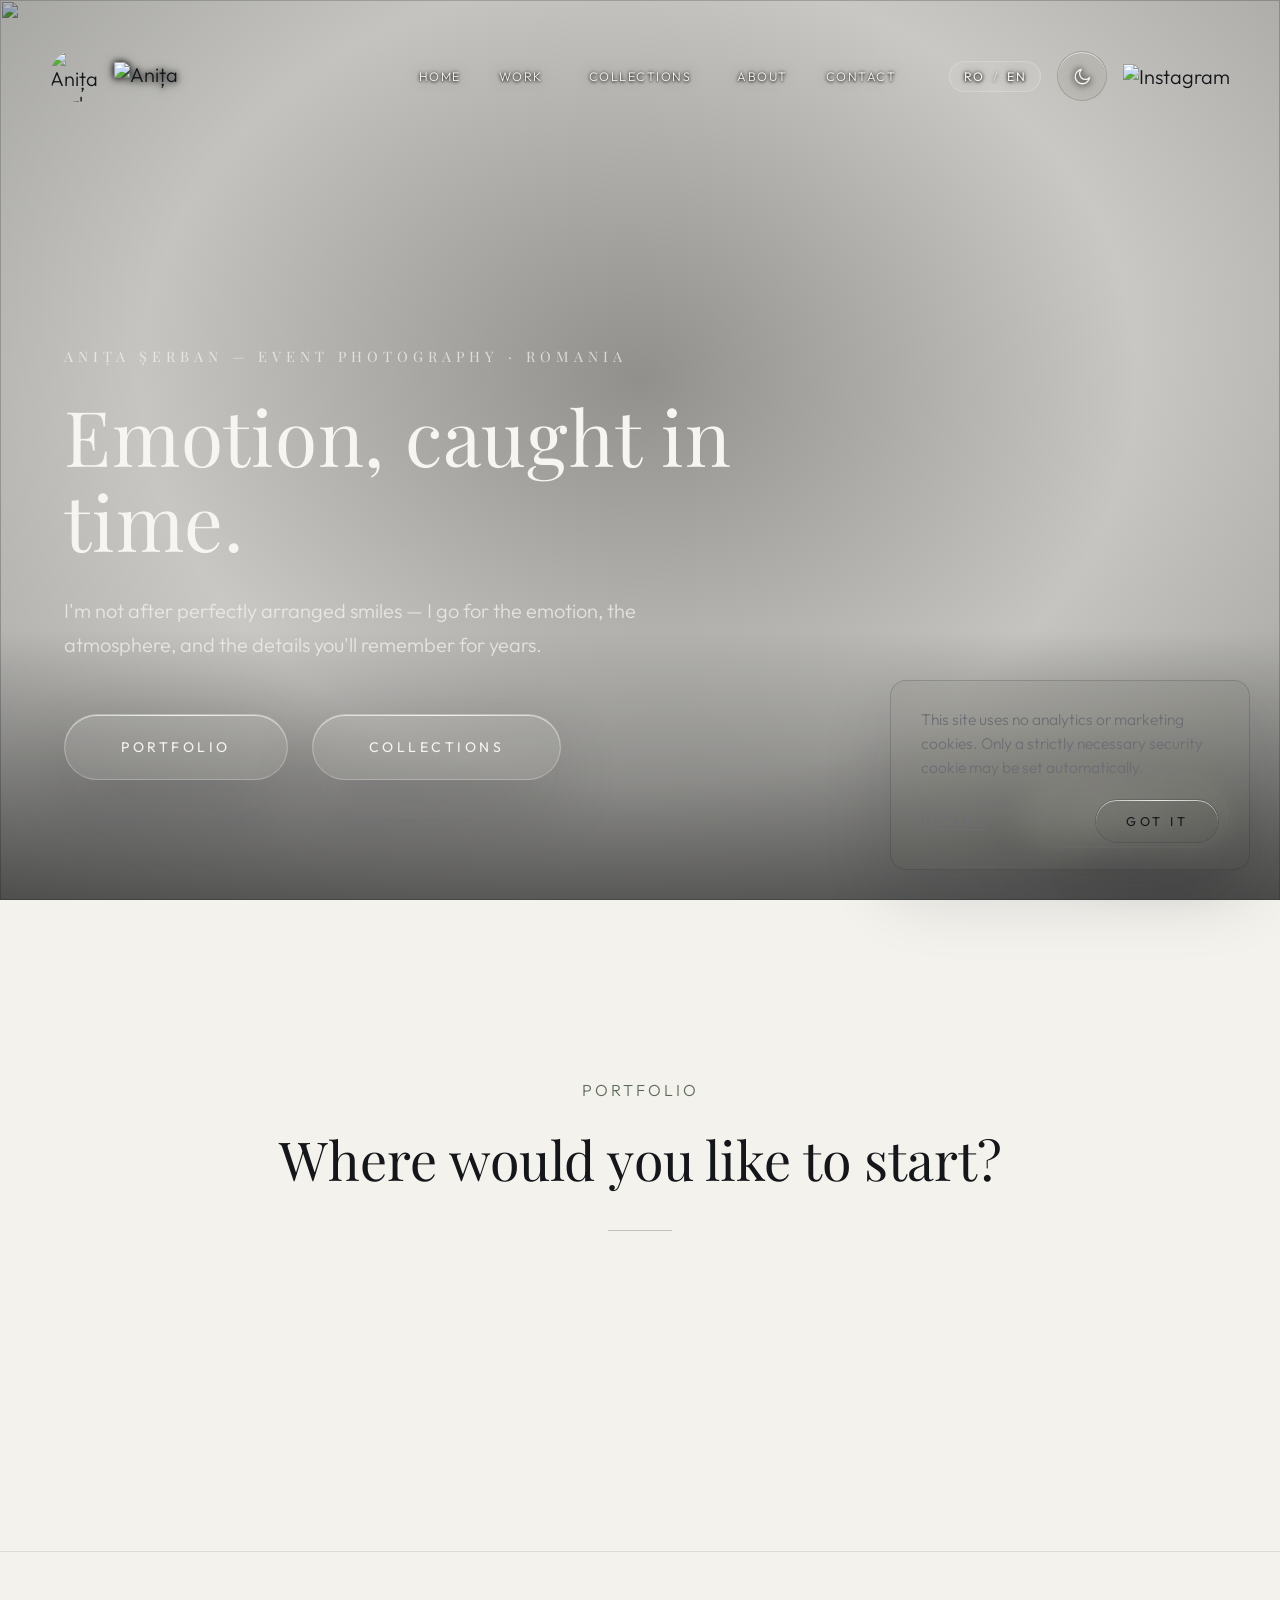
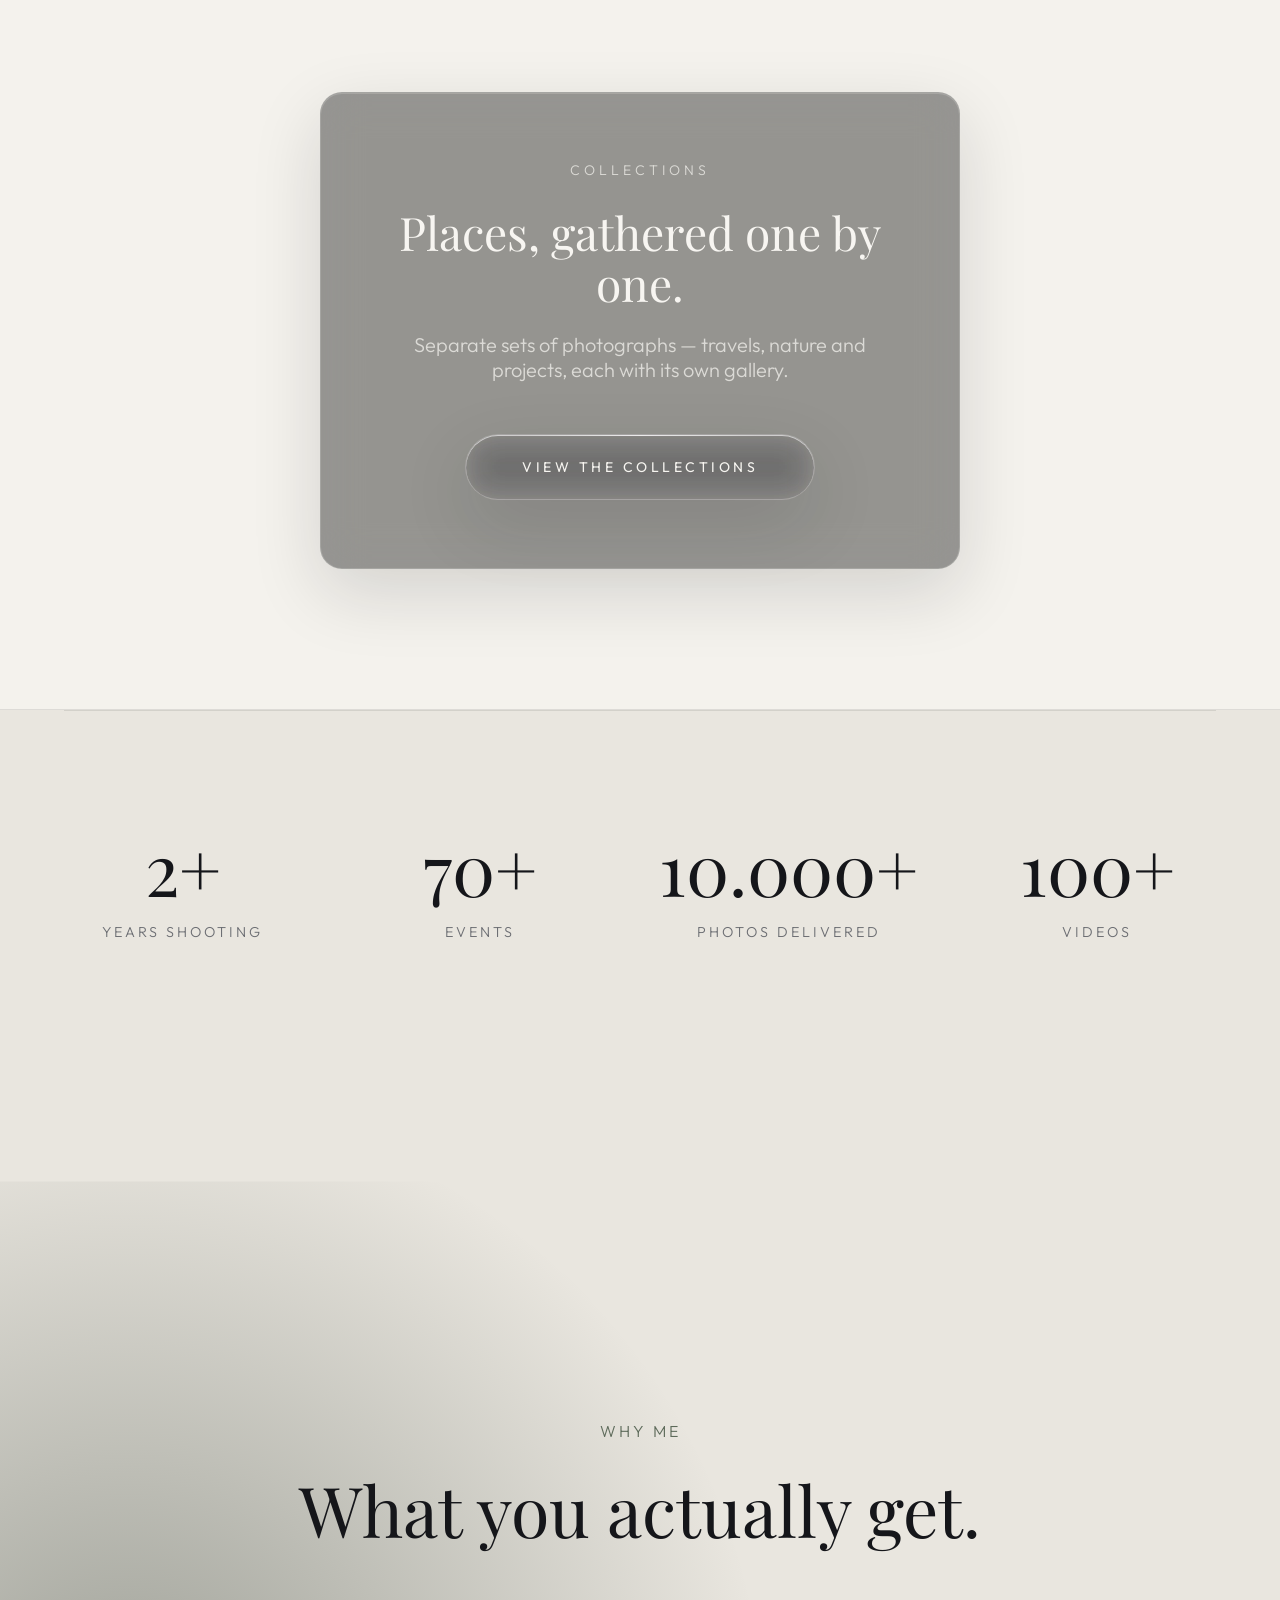
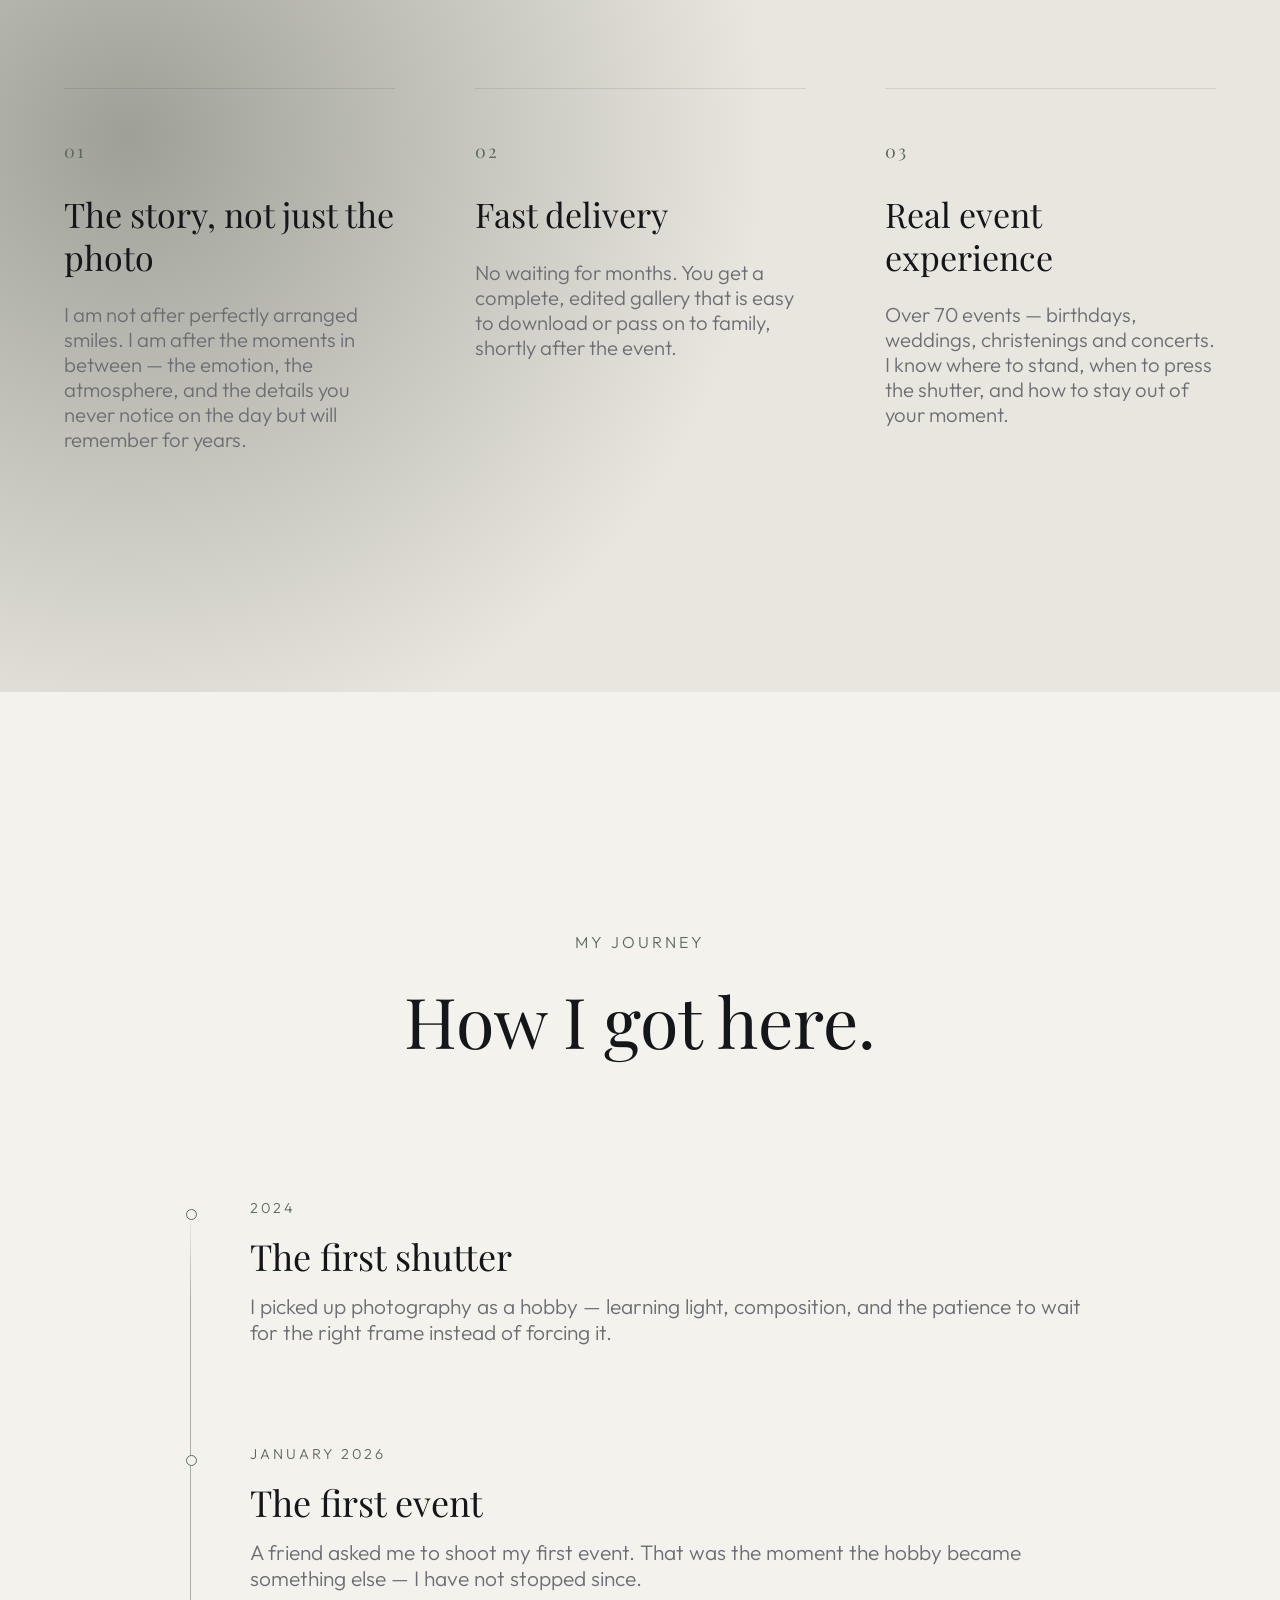
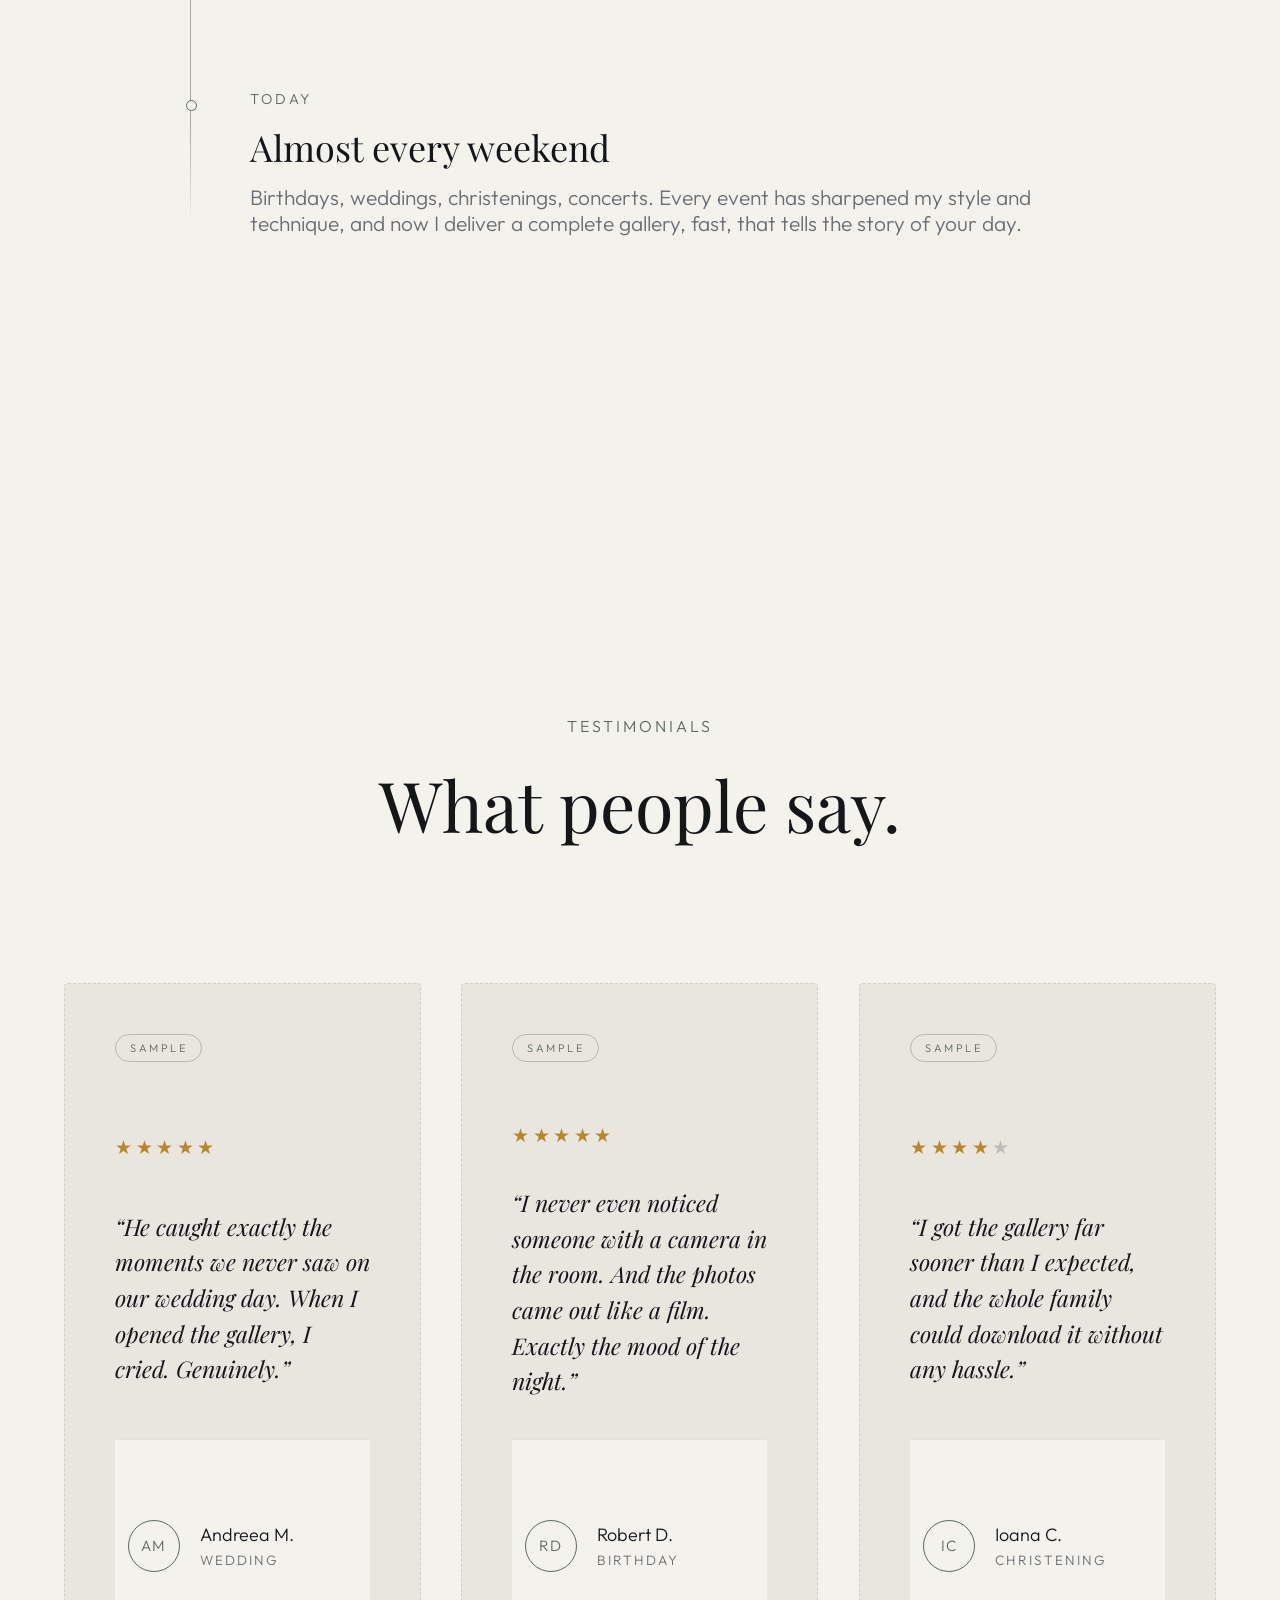
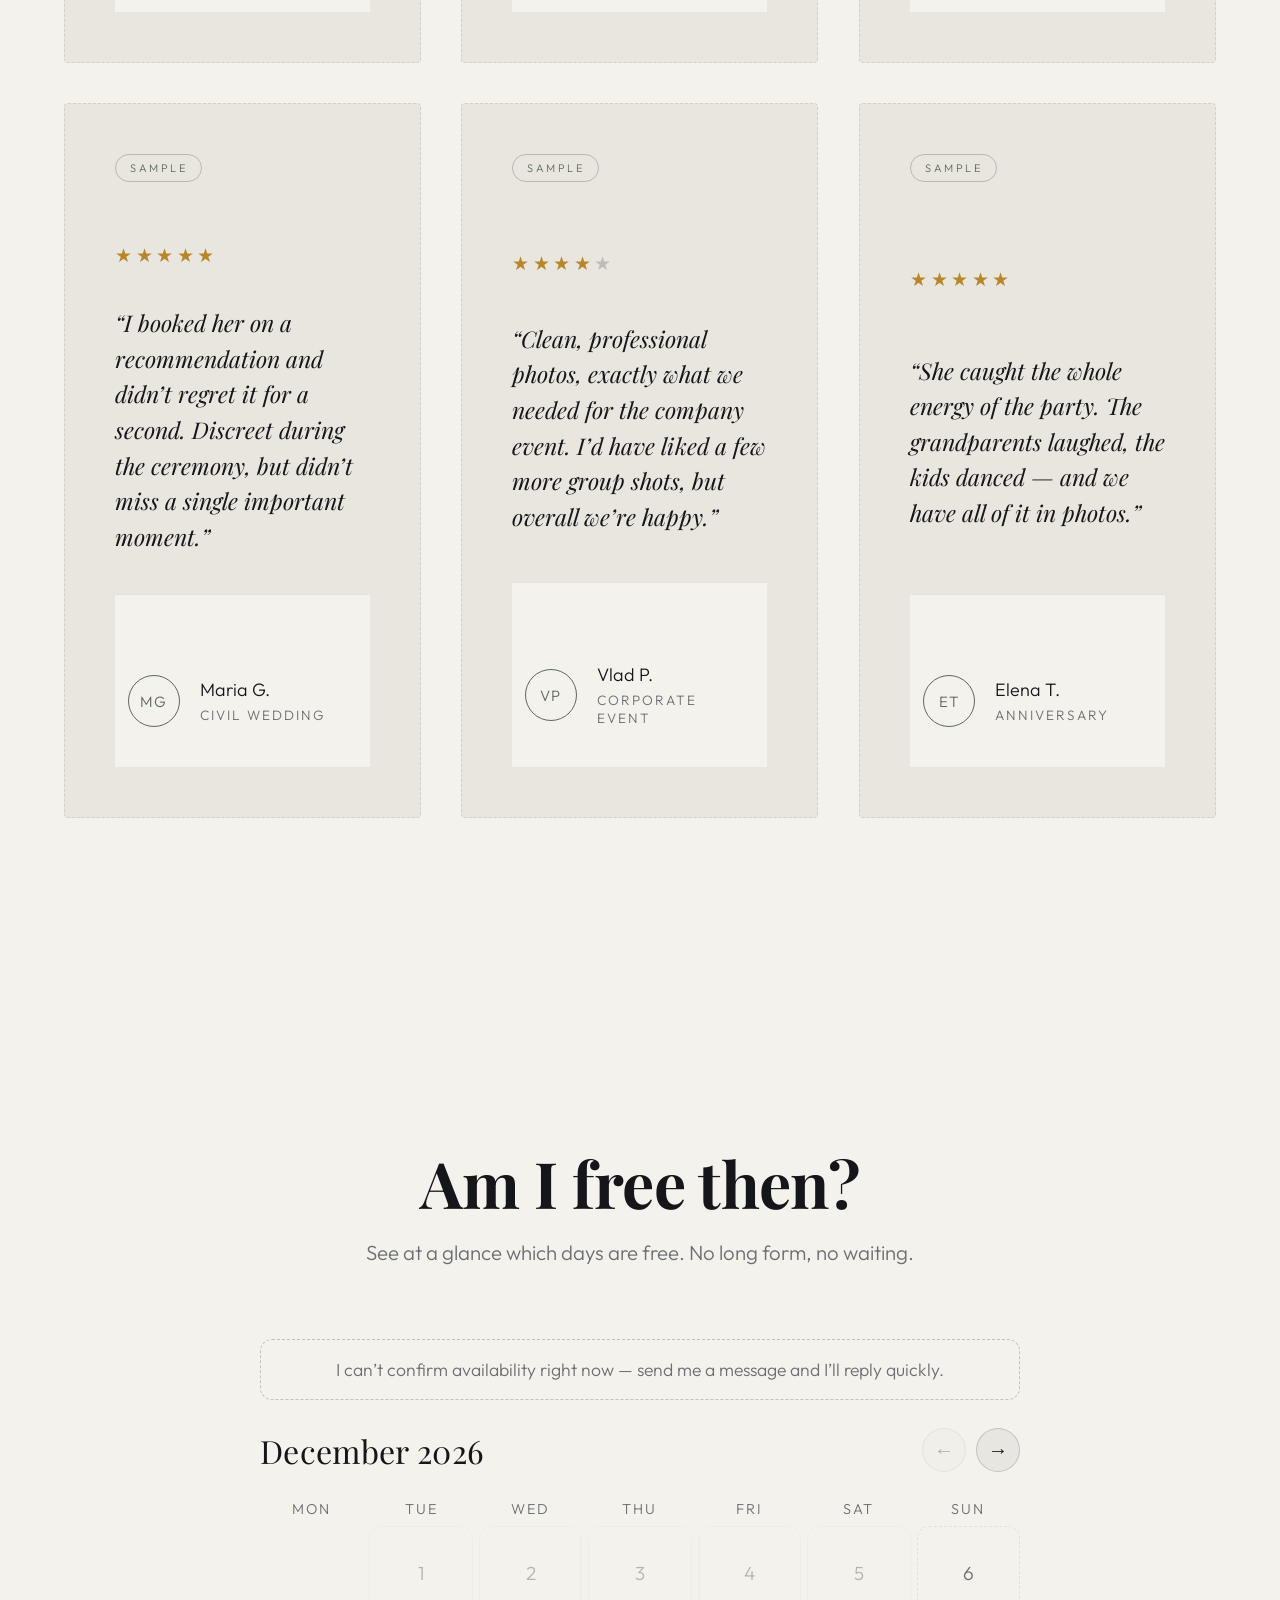
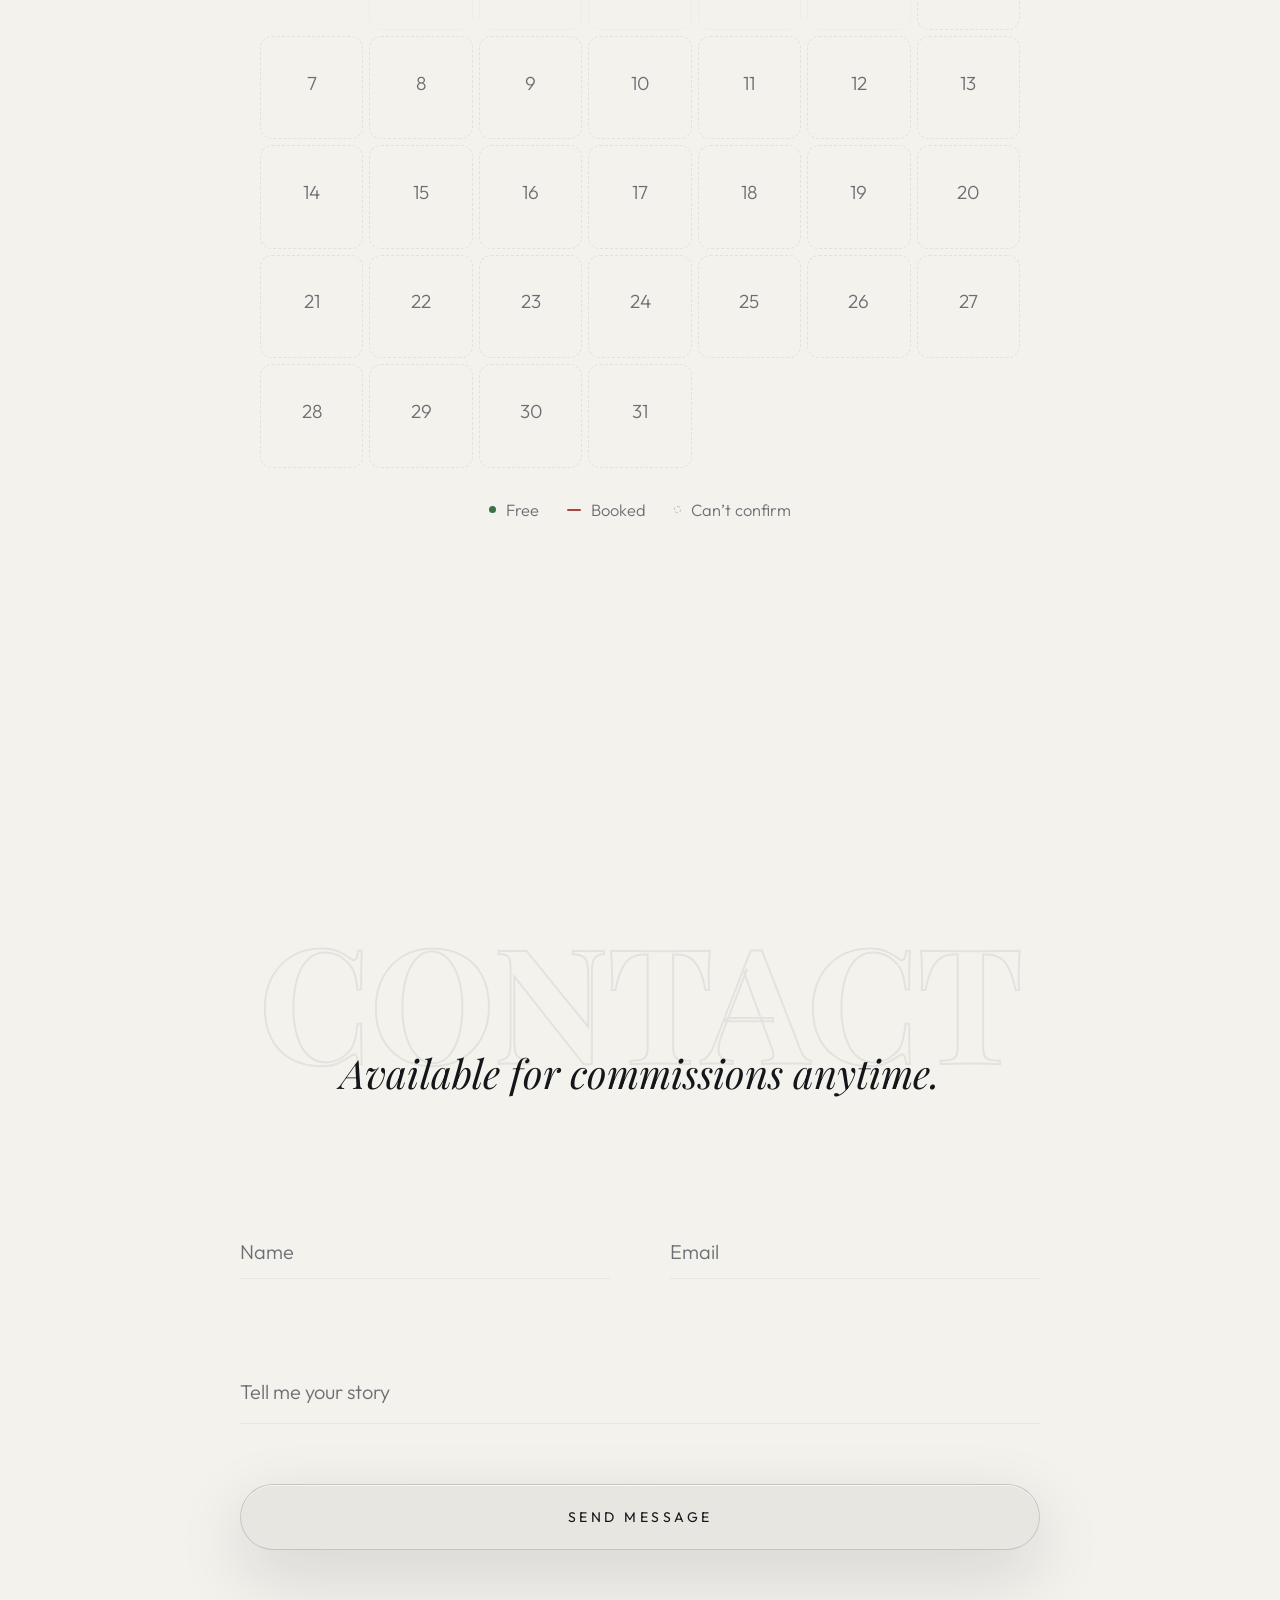
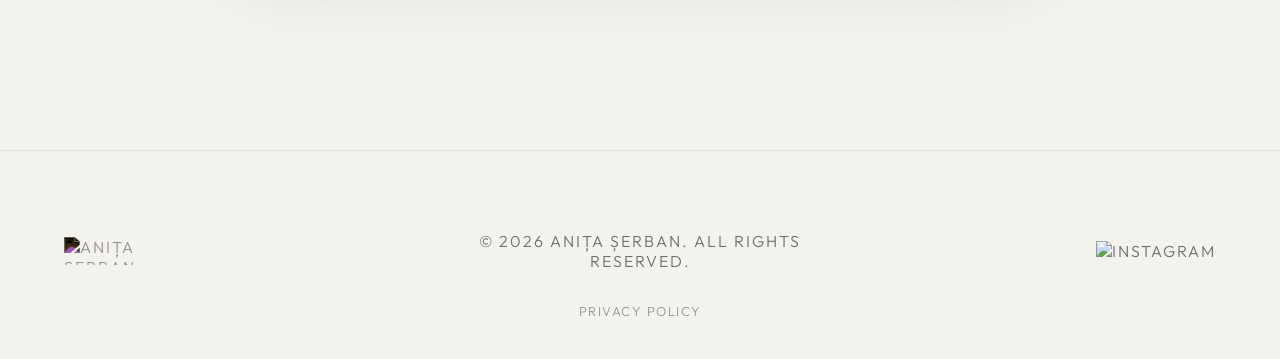
==== en/index.html @ 06007731 "Formularul si pagina de confidentialitate trimit la contact@serban-photo.com Co-Authored-By: Claude " ====
<!DOCTYPE html>
<!-- Generat de build_en.js din index.html + i18n.js. Nu edita manual. -->
<html lang="en" data-page-title-key="meta.title.home" data-page-desc-key="meta.description.home">

<head>
    <meta charset="UTF-8">
    <meta name="viewport" content="width=device-width, initial-scale=1.0, maximum-scale=1.0, user-scalable=no">
    <meta http-equiv="Cache-Control" content="no-cache, no-store, must-revalidate">
    <meta http-equiv="Pragma" content="no-cache">
    <meta http-equiv="Expires" content="0">
    <title>Anița Șerban Photography | Event Photographer</title>
    <meta name="description"
        content="Photographing events and special moments — weddings, christenings, birthdays and concerts. Complete galleries, delivered fast, telling the story of your day.">
    <link rel="canonical" href="https://serban-photo.com/en/">
    <link rel="alternate" hreflang="ro" href="https://serban-photo.com/">
    <link rel="alternate" hreflang="en" href="https://serban-photo.com/en/">
    <link rel="alternate" hreflang="x-default" href="https://serban-photo.com/">
    <link rel="icon" type="image/x-icon" href="/favicon.ico">
    <!-- Google Search cere un favicon de minim 48x48 (idealul: multiplu de 48);
         vechiul favicon.ico avea doar 16x16, deci nu aparea niciodata in rezultate. -->
    <link rel="icon" type="image/png" sizes="96x96" href="/favicon-96.png">
    <link rel="apple-touch-icon" href="/apple-touch-icon.png">

    <script type="application/ld+json">
    {
        "@context": "https://schema.org",
        "@graph": [
            {
                "@type": "WebSite",
                "@id": "https://serban-photo.com/#website",
                "url": "https://serban-photo.com/",
                "name": "Anița Șerban Photography",
                "inLanguage": "en",
                "publisher": {
                    "@id": "https://serban-photo.com/#business"
                }
            },
            {
                "@type": "Person",
                "@id": "https://serban-photo.com/#anita",
                "name": "Anița Șerban",
                "jobTitle": "Fotograf de eveniment",
                "url": "https://serban-photo.com/",
                "sameAs": [
                    "https://www.instagram.com/serby.photo/"
                ]
            },
            {
                "@type": "ProfessionalService",
                "@id": "https://serban-photo.com/#business",
                "name": "Anița Șerban Photography",
                "alternateName": "Serban Photo",
                "image": "https://serban-photo.com/assets/hero.webp",
                "logo": "https://serban-photo.com/assets/logo.svg",
                "url": "https://serban-photo.com/",
                "description": "Fotograf de eveniment în România — nunți, botezuri, majorate și concerte. Peste 70 de evenimente fotografiate, galerii complete livrate rapid.",
                "areaServed": {
                    "@type": "Country",
                    "name": "Romania"
                },
                "knowsLanguage": [
                    "ro",
                    "en"
                ],
                "founder": {
                    "@id": "https://serban-photo.com/#anita"
                },
                "employee": {
                    "@id": "https://serban-photo.com/#anita"
                },
                "sameAs": [
                    "https://www.instagram.com/serby.photo/"
                ],
                "makesOffer": [
                    {
                        "@type": "Offer",
                        "itemOffered": {
                            "@type": "Service",
                            "name": "Fotografie de nuntă",
                            "serviceType": "Fotografie de nuntă"
                        }
                    },
                    {
                        "@type": "Offer",
                        "itemOffered": {
                            "@type": "Service",
                            "name": "Fotografie de botez",
                            "serviceType": "Fotografie de botez"
                        }
                    },
                    {
                        "@type": "Offer",
                        "itemOffered": {
                            "@type": "Service",
                            "name": "Fotografie de majorat",
                            "serviceType": "Fotografie de majorat"
                        }
                    },
                    {
                        "@type": "Offer",
                        "itemOffered": {
                            "@type": "Service",
                            "name": "Fotografie de concert și eveniment corporate",
                            "serviceType": "Fotografie de eveniment"
                        }
                    }
                ]
            }
        ]
    }
    </script>

    <meta property="og:type" content="website">
    <meta property="og:site_name" content="Anița Șerban Photography">
    <meta property="og:title" content="Anița Șerban Photography | Event Photographer">
    <meta property="og:description"
        content="Fotograf de evenimente și momente speciale — nunți, botezuri, majorate și concerte. Galerii complete, livrate rapid, care spun povestea zilei tale.">
    <meta property="og:url" content="https://serban-photo.com/en/">
    <meta property="og:locale" content="en">
    <meta property="og:image" content="https://serban-photo.com/assets/hero.webp">
    <meta property="og:image:alt" content="Anița Șerban Photography">

    <meta name="twitter:card" content="summary_large_image">
    <meta name="twitter:title" content="Anița Șerban Photography | Event Photographer">
    <meta name="twitter:description"
        content="Fotograf de evenimente și momente speciale — nunți, botezuri, majorate și concerte. Galerii complete, livrate rapid, care spun povestea zilei tale.">
    <meta name="twitter:image" content="https://serban-photo.com/assets/hero.webp">

    <!-- Tema se aplica INAINTE de randare, ca sa nu apara un flash de culoare gresita -->
    <script>
        (function () {
            try {
                var saved = localStorage.getItem('siteTheme');
                var theme = (saved === 'dark' || saved === 'light') ? saved
                    : (window.matchMedia && window.matchMedia('(prefers-color-scheme: light)').matches ? 'light' : 'dark');
                document.documentElement.setAttribute('data-theme', theme);
            } catch (e) {
                document.documentElement.setAttribute('data-theme', 'dark');
            }
        })();
    </script>

    <link rel="stylesheet" href="/styles.css?v=82">
    <link rel="stylesheet" href="/availability.css?v=8">
    <link rel="preconnect" href="https://fonts.googleapis.com">
    <link rel="preconnect" href="https://fonts.gstatic.com" crossorigin>
    <!-- CSS-ul de fonturi incarcat neblocant: nu opreste primul randare cat
         timp asteapta raspunsul de la fonts.googleapis.com. display=swap
         garanteaza deja ca textul apare imediat cu un font de rezerva. -->
    <link rel="preload" as="style"
        href="https://fonts.googleapis.com/css2?family=Outfit:wght@200;300;400;600&family=Playfair+Display:ital,wght@0,400;0,700;1,400&display=swap">
    <link
        href="https://fonts.googleapis.com/css2?family=Outfit:wght@200;300;400;600&family=Playfair+Display:ital,wght@0,400;0,700;1,400&display=swap"
        rel="stylesheet" media="print" onload="this.media='all'">
    <noscript>
        <link
            href="https://fonts.googleapis.com/css2?family=Outfit:wght@200;300;400;600&family=Playfair+Display:ital,wght@0,400;0,700;1,400&display=swap"
            rel="stylesheet">
    </noscript>
</head>

<body class="landing over-hero">

    <!-- Lightbox -->
    <div id="lightbox" class="lightbox">
        <button id="lightbox-close" class="lightbox-close-btn magnetic" data-i18n-aria-label="Close"
            data-i18n="lightbox.back" aria-label="Închide">← Back to gallery</button>
        <button id="lightbox-prev" class="lightbox-nav-btn prev magnetic" data-i18n-aria-label="Previous image"
            aria-label="Imaginea anterioară">&larr;</button>
        <button id="lightbox-next" class="lightbox-nav-btn next magnetic" data-i18n-aria-label="Next image"
            aria-label="Imaginea următoare">&rarr;</button>
        <img id="lightbox-img" src="" data-i18n-alt="Enlarged view" alt="Imagine mărită">
    </div>

    <div class="noise-overlay"></div>

    <nav id="main-navigation">
        <a href="/en/" class="logo magnetic">
            <img class="site-icon" src="/assets/logo.webp" width="56" height="56" alt="Anița Șerban Photography">
            <img class="site-watermark" src="/assets/watermark_alb.webp" width="100" height="35" alt="Anița Șerban">
        </a>
        <div class="nav-links">
            <ul class="nav-links-side left">
                <li data-video-hides><a href="/en/" class="magnetic" data-i18n="nav.home">Home</a></li>
                <li><a href="/en/portfolio.html" class="magnetic" data-i18n="nav.work">Work</a></li>
                <li data-video-entry hidden><a href="/en/video.html" class="magnetic" data-i18n="nav.video">Video</a></li>
            </ul>
            <a href="/en/collections.html" class="nav-links-center magnetic" data-i18n="nav.collections">Collections</a>
            <ul class="nav-links-side right">
                <li><a href="#parcurs" class="magnetic" data-i18n="nav.about">About</a></li>
                <li><a href="#contact" class="magnetic" data-i18n="nav.contact">Contact</a></li>
            </ul>
        </div>
        <div class="nav-right">
            <div class="lang-switch" role="group" data-i18n-aria-label="Change language" aria-label="Schimbă limba">
                <button type="button" class="lang-option" data-lang-option="ro">RO</button>
                <span class="lang-sep" aria-hidden="true">/</span>
                <button type="button" class="lang-option" data-lang-option="en">EN</button>
            </div>
            <button type="button" class="theme-toggle" id="themeToggle" data-i18n-aria-label="Change theme"
                aria-label="Schimbă tema">
                <svg class="icon-sun" viewBox="0 0 24 24" fill="none" stroke="currentColor" stroke-width="1.5"
                    stroke-linecap="round" aria-hidden="true">
                    <circle cx="12" cy="12" r="4.2" />
                    <path
                        d="M12 2.5v2.2M12 19.3v2.2M4.2 4.2l1.6 1.6M18.2 18.2l1.6 1.6M2.5 12h2.2M19.3 12h2.2M4.2 19.8l1.6-1.6M18.2 5.8l1.6-1.6" />
                </svg>
                <svg class="icon-moon" viewBox="0 0 24 24" fill="none" stroke="currentColor" stroke-width="1.5"
                    stroke-linecap="round" stroke-linejoin="round" aria-hidden="true">
                    <path d="M20 13.4A8.2 8.2 0 1 1 10.6 4a6.6 6.6 0 0 0 9.4 9.4Z" />
                </svg>
            </button>
            <a href="https://www.instagram.com/serby.photo/#" target="_blank" class="nav-social magnetic">
                <img src="/assets/instagram.webp" alt="Instagram" class="social-icon">
            </a>
        </div>
    </nav>

    <header id="home" class="landing-hero">
        <!-- Fotografiile care se rotesc vin din colectia "Hero" (administrabila
             din panoul de admin); daca e goala, ramane fotografia clasica hero.webp -->
        <!-- Prima poza randata static (nu din JS), ca Lighthouse/browserul sa o
             descopere direct din HTML — nu doar dintr-un preload, ci elementul
             insusi. JS-ul din script.js prelueste acest slide ca a lui #0 si il
             sincronizeaza mereu cu poza reala din colectia Hero (daca a fost
             stearsa sau schimbata din admin, JS o corecteaza automat).
             onerror de mai jos e prima linie de aparare, instant, chiar
             inainte sa apuce JS sa ruleze: daca fisierul de mai jos lipseste,
             sare pe hero.webp (singurul fisier care nu e gestionat din admin,
             deci practic nu poate disparea). -->
        <div class="hero-carousel" id="heroCarousel" aria-hidden="true">
            <div class="hero-slide active">
                <img src="/assets/Serban_270.webp"
                    srcset="/assets/Serban_270_sm.webp 1000w, /assets/Serban_270.webp 2000w"
                    sizes="100vw" width="2000" height="1429" alt=""
                    loading="eager" fetchpriority="high"
                    onerror="this.onerror=null; this.removeAttribute('srcset'); this.removeAttribute('sizes'); this.src='/assets/hero.webp';">
            </div>
        </div>
        <div class="hero-scrim"></div>

        <h1 class="landing-eyebrow rise-in" data-i18n="landing.eyebrow">Anița Șerban — Event Photography · Romania</h1>
        <h2 class="landing-headline rise-in d1" data-i18n="landing.headline">Emotion, caught in time.</h2>
        <p class="landing-bio rise-in d2" data-i18n="landing.bio">I'm not after perfectly arranged smiles — I go for the emotion, the atmosphere, and the details you'll remember for years.</p>
        <div class="landing-cta-row rise-in d3">
            <a href="/en/portfolio.html" class="glass-btn magnetic" data-i18n="landing.cta.portfolio">Portfolio</a>
            <a href="/en/collections.html" class="glass-btn magnetic" data-video-hides data-i18n="landing.cta.collections">Collections</a>
            <a href="/en/video.html" class="glass-btn magnetic" data-video-entry hidden data-i18n="landing.cta.video">Video</a>
        </div>

        <a href="#contact" class="glass-btn magnetic hero-contact-btn rise-in d3" data-i18n="landing.cta.contact">Contact</a>
    </header>

    <main>
        <!-- Fotografiile clicabile: fiecare duce in portofoliu, pe categoria ei -->
        <section class="category-section" id="categorii">
            <div class="category-intro">
                <div class="section-badge fade-in" data-i18n="categories.badge">Portfolio</div>
                <h2 class="fade-in delay-1" data-i18n="categories.title">Where would you like to start?</h2>
                <div class="intro-rule fade-in delay-2" aria-hidden="true"></div>
            </div>
            <div class="category-grid" id="categoryGrid"></div>
        </section>

        <!-- Banda catre Colectii: o fasie de coperti, estompate, cu textul
             asezat deasupra intr-un panou de sticla -->
        <section class="collections-band">
            <div class="band-photos" id="bandPhotos" aria-hidden="true"></div>
            <div class="band-content fade-in">
                <div class="band-badge" data-i18n="band.badge">Collections</div>
                <h2 data-i18n="band.title">Places, gathered one by one.</h2>
                <p data-i18n="band.body">Separate sets of photographs — travels, nature and projects, each with its own gallery.</p>
                <a href="/en/collections.html" class="glass-btn magnetic" data-i18n="band.cta">View the collections</a>
            </div>
        </section>

        <!-- Banda catre Video: acelasi tipar ca banda de Colectii, dar fundalul
             e o bucla muta din showreel (cu poster ca rezerva). -->
        <section class="collections-band video-band" data-video-entry hidden>
            <div class="band-video" id="bandVideo" aria-hidden="true"></div>
            <div class="band-content fade-in">
                <div class="band-badge" data-i18n="videoband.badge">Video</div>
                <h2 data-i18n="videoband.title">And when the frame moves.</h2>
                <p data-i18n="videoband.body">Event films and personal projects — each with the story, the script and the frames behind it.</p>
                <a href="/en/video.html" class="glass-btn magnetic" data-i18n="videoband.cta">See the video projects</a>
            </div>
        </section>

        <!-- Cifre -->
        <section id="cifre" class="stats-section">
            <div class="stats-grid">
                <div class="stat-item fade-in">
                    <div class="stat-number" data-count="2" data-suffix="+">0</div>
                    <div class="stat-label" data-i18n="stats.years">Years shooting</div>
                </div>
                <div class="stat-item fade-in delay-1">
                    <div class="stat-number" data-count="70" data-suffix="+">0</div>
                    <div class="stat-label" data-i18n="stats.events">Events</div>
                </div>
                <div class="stat-item fade-in delay-2">
                    <div class="stat-number" data-count="10000" data-suffix="+">0</div>
                    <div class="stat-label" data-i18n="stats.photos">Photos delivered</div>
                </div>
                <div class="stat-item fade-in delay-3">
                    <div class="stat-number" data-count="100" data-suffix="+">0</div>
                    <div class="stat-label" data-i18n="stats.videos">Videos</div>
                </div>
            </div>
        </section>

        <!-- De ce eu -->
        <section id="de-ce-eu" class="why-section">
            <div class="ambient-glow"></div>
            <div class="why-inner">
                <div class="section-badge fade-in" data-i18n="why.badge">Why me</div>
                <h2 class="block-title fade-in" data-i18n="why.title">What you actually get.</h2>

                <div class="why-grid">
                    <div class="why-card fade-in">
                        <div class="why-index">01</div>
                        <h3 data-i18n="why.1.head">The story, not just the photo</h3>
                        <p data-i18n="why.1.body">I am not after perfectly arranged smiles. I am after the moments in between — the emotion, the atmosphere, and the details you never notice on the day but will remember for years.</p>
                    </div>
                    <div class="why-card fade-in delay-1">
                        <div class="why-index">02</div>
                        <h3 data-i18n="why.2.head">Fast delivery</h3>
                        <p data-i18n="why.2.body">No waiting for months. You get a complete, edited gallery that is easy to download or pass on to family, shortly after the event.</p>
                    </div>
                    <div class="why-card fade-in delay-2">
                        <div class="why-index">03</div>
                        <h3 data-i18n="why.3.head">Real event experience</h3>
                        <p data-i18n="why.3.body">Over 70 events — birthdays, weddings, christenings and concerts. I know where to stand, when to press the shutter, and how to stay out of your moment.</p>
                    </div>
                </div>
            </div>
        </section>

        <!-- Parcursul meu -->
        <section id="parcurs" class="timeline-section">
            <div class="section-badge fade-in" data-i18n="timeline.badge">My journey</div>
            <h2 class="block-title fade-in" data-i18n="timeline.title">How I got here.</h2>

            <div class="timeline">
                <div class="timeline-item fade-in">
                    <div class="timeline-year" data-i18n="timeline.1.year">2024</div>
                    <div class="timeline-body">
                        <h3 data-i18n="timeline.1.head">The first shutter</h3>
                        <p data-i18n="timeline.1.body">I picked up photography as a hobby — learning light, composition, and the patience to wait for the right frame instead of forcing it.</p>
                    </div>
                </div>
                <div class="timeline-item fade-in">
                    <div class="timeline-year" data-i18n="timeline.2.year">January 2026</div>
                    <div class="timeline-body">
                        <h3 data-i18n="timeline.2.head">The first event</h3>
                        <p data-i18n="timeline.2.body">A friend asked me to shoot my first event. That was the moment the hobby became something else — I have not stopped since.</p>
                    </div>
                </div>
                <div class="timeline-item fade-in">
                    <div class="timeline-year" data-i18n="timeline.3.year">Today</div>
                    <div class="timeline-body">
                        <h3 data-i18n="timeline.3.head">Almost every weekend</h3>
                        <p data-i18n="timeline.3.body">Birthdays, weddings, christenings, concerts. Every event has sharpened my style and technique, and now I deliver a complete gallery, fast, that tells the story of your day.</p>
                    </div>
                </div>
            </div>
        </section>

        <!-- ==========================================================
             TESTIMONIALE — textele de mai jos sunt EXEMPLE scrise de mine,
             marcate vizibil ca atare. Inlocuieste-le cu recenzii reale, apoi
             sterge clasa "is-sample" si <span class="sample-tag"> din card.
             ========================================================== -->
        <section id="testimoniale" class="testimonials-section">
            <div class="section-badge fade-in" data-i18n="testimonials.badge">Testimonials</div>
            <h2 class="block-title fade-in" data-i18n="testimonials.title">What people say.</h2>

            <div class="testimonials-grid">
                <blockquote class="testimonial-card is-sample fade-in">
                    <span class="sample-tag" data-i18n="testimonials.sample">Sample</span>
                    <div class="testimonial-stars" role="img" aria-label="5/5">
                        <span class="star on">&#9733;</span><span class="star on">&#9733;</span><span
                            class="star on">&#9733;</span><span class="star on">&#9733;</span><span
                            class="star on">&#9733;</span>
                    </div>
                    <p data-i18n="testimonials.1.text">“He caught exactly the moments we never saw on our wedding day. When I opened the gallery, I cried. Genuinely.”</p>
                    <footer>
                        <span class="testimonial-initials">AM</span>
                        <span class="testimonial-meta">
                            <span class="testimonial-name">Andreea M.</span>
                            <span class="testimonial-role" data-i18n="testimonials.1.role">Wedding</span>
                        </span>
                    </footer>
                </blockquote>

                <blockquote class="testimonial-card is-sample fade-in delay-1">
                    <span class="sample-tag" data-i18n="testimonials.sample">Sample</span>
                    <div class="testimonial-stars" role="img" aria-label="5/5">
                        <span class="star on">&#9733;</span><span class="star on">&#9733;</span><span
                            class="star on">&#9733;</span><span class="star on">&#9733;</span><span
                            class="star on">&#9733;</span>
                    </div>
                    <p data-i18n="testimonials.2.text">“I never even noticed someone with a camera in the room. And the photos came out like a film. Exactly the mood of the night.”</p>
                    <footer>
                        <span class="testimonial-initials">RD</span>
                        <span class="testimonial-meta">
                            <span class="testimonial-name">Robert D.</span>
                            <span class="testimonial-role" data-i18n="testimonials.2.role">Birthday</span>
                        </span>
                    </footer>
                </blockquote>

                <blockquote class="testimonial-card is-sample fade-in delay-2">
                    <span class="sample-tag" data-i18n="testimonials.sample">Sample</span>
                    <div class="testimonial-stars" role="img" aria-label="4/5">
                        <span class="star on">&#9733;</span><span class="star on">&#9733;</span><span
                            class="star on">&#9733;</span><span class="star on">&#9733;</span><span
                            class="star">&#9733;</span>
                    </div>
                    <p data-i18n="testimonials.3.text">“I got the gallery far sooner than I expected, and the whole family could download it without any hassle.”</p>
                    <footer>
                        <span class="testimonial-initials">IC</span>
                        <span class="testimonial-meta">
                            <span class="testimonial-name">Ioana C.</span>
                            <span class="testimonial-role" data-i18n="testimonials.3.role">Christening</span>
                        </span>
                    </footer>
                </blockquote>

                <blockquote class="testimonial-card is-sample fade-in">
                    <span class="sample-tag" data-i18n="testimonials.sample">Sample</span>
                    <div class="testimonial-stars" role="img" aria-label="5/5">
                        <span class="star on">&#9733;</span><span class="star on">&#9733;</span><span
                            class="star on">&#9733;</span><span class="star on">&#9733;</span><span
                            class="star on">&#9733;</span>
                    </div>
                    <p data-i18n="testimonials.4.text">“I booked her on a recommendation and didn’t regret it for a second. Discreet during the ceremony, but didn’t miss a single important moment.”</p>
                    <footer>
                        <span class="testimonial-initials">MG</span>
                        <span class="testimonial-meta">
                            <span class="testimonial-name">Maria G.</span>
                            <span class="testimonial-role" data-i18n="testimonials.4.role">Civil wedding</span>
                        </span>
                    </footer>
                </blockquote>

                <blockquote class="testimonial-card is-sample fade-in delay-1">
                    <span class="sample-tag" data-i18n="testimonials.sample">Sample</span>
                    <div class="testimonial-stars" role="img" aria-label="4/5">
                        <span class="star on">&#9733;</span><span class="star on">&#9733;</span><span
                            class="star on">&#9733;</span><span class="star on">&#9733;</span><span
                            class="star">&#9733;</span>
                    </div>
                    <p data-i18n="testimonials.5.text">“Clean, professional photos, exactly what we needed for the company event. I’d have liked a few more group shots, but overall we’re happy.”</p>
                    <footer>
                        <span class="testimonial-initials">VP</span>
                        <span class="testimonial-meta">
                            <span class="testimonial-name">Vlad P.</span>
                            <span class="testimonial-role" data-i18n="testimonials.5.role">Corporate event</span>
                        </span>
                    </footer>
                </blockquote>

                <blockquote class="testimonial-card is-sample fade-in delay-2">
                    <span class="sample-tag" data-i18n="testimonials.sample">Sample</span>
                    <div class="testimonial-stars" role="img" aria-label="5/5">
                        <span class="star on">&#9733;</span><span class="star on">&#9733;</span><span
                            class="star on">&#9733;</span><span class="star on">&#9733;</span><span
                            class="star on">&#9733;</span>
                    </div>
                    <p data-i18n="testimonials.6.text">“She caught the whole energy of the party. The grandparents laughed, the kids danced — and we have all of it in photos.”</p>
                    <footer>
                        <span class="testimonial-initials">ET</span>
                        <span class="testimonial-meta">
                            <span class="testimonial-name">Elena T.</span>
                            <span class="testimonial-role" data-i18n="testimonials.6.role">Anniversary</span>
                        </span>
                    </footer>
                </blockquote>
            </div>
        </section>

        <!-- Contact -->
        <!-- Verificator de disponibilitate. Continutul e randat de availability.js;
             sectiunea goala e doar punctul de montare, deci pagina nu se strica
             daca scriptul lipseste. -->
        <section id="availability" aria-labelledby="availability-title"></section>

        <section id="contact" class="contact-section">
            <div class="contact-content fade-in">
                <h2 class="massive-text" data-i18n="contact.title">Contact</h2>
                <p class="contact-sub" data-i18n="contact.sub">Available for commissions anytime.</p>

                <form id="contact-form" class="minimal-form" action="https://formsubmit.co/contact@serban-photo.com"
                    method="POST">
                    <input type="hidden" name="_subject" value="Mesaj nou de pe Portfolio serban-photo.com!">
                    <input type="text" name="_honey" style="display:none">
                    <input type="hidden" name="_captcha" value="true">

                    <div class="form-row">
                        <div class="input-group">
                            <input type="text" id="name" name="Nume" required data-i18n-placeholder="Name"
                                placeholder="Nume">
                            <label for="name" data-i18n="contact.name">Name</label>
                            <div class="underline"></div>
                        </div>
                        <div class="input-group">
                            <input type="email" id="email" name="Email" required data-i18n-placeholder="Email"
                                placeholder="Email">
                            <label for="email" data-i18n="contact.email">Email</label>
                            <div class="underline"></div>
                        </div>
                    </div>
                    <div class="input-group full-width">
                        <textarea id="message" name="Mesaj" rows="1" required
                            data-i18n-placeholder="Message / Inquiry"
                            placeholder="Mesaj / Solicitare"></textarea>
                        <label for="message" data-i18n="contact.message.label">Tell me your story</label>
                        <div class="underline"></div>
                    </div>
                    <button type="submit" class="glass-btn magnetic" data-i18n="contact.send">Send message</button>
                </form>
            </div>
        </section>
    </main>

    <footer>
        <div class="footer-content fade-in">
            <div class="footer-logo">
                <img class="site-watermark" src="/assets/watermark_alb.webp" width="100" height="35" alt="Anița Șerban">
            </div>

            <p class="footer-copyright" data-i18n="footer.copyright">© 2026 Anița Șerban. All rights reserved.</p>

            <div class="social-links">
                <a href="https://www.instagram.com/serby.photo/#" target="_blank" class="magnetic">
                    <img src="/assets/instagram.webp" alt="Instagram" class="social-icon">
                </a>
            </div>
        </div>

        <a href="/en/privacy.html" class="footer-legal-link magnetic" data-i18n="footer.privacy">Privacy Policy</a>
    </footer>

    <div id="cookieNotice" class="cookie-notice" hidden>
        <p data-i18n="cookie.notice">This site uses no analytics or marketing cookies. Only a strictly necessary security cookie may be set automatically.</p>
        <div class="cookie-notice-actions">
            <a href="/en/privacy.html" data-i18n="cookie.link">Details</a>
            <button type="button" id="cookieAccept" class="glass-btn magnetic" data-i18n="cookie.accept">Got it</button>
        </div>
    </div>

    <script src="/i18n.js?v=28" defer></script>
    <script src="/availability.js?v=6" defer></script>
    <script src="/script.js?v=56" defer></script>
</body>

</html>
---- styles.css ----
/* ==========================================================================
   Premium Design Tokens
   ========================================================================== */
:root {
    /* ---- TEMA INCHISA (implicita): fundal inchis, accente off-white ---- */
    --color-bg-primary: #0a0b0c;
    --color-bg-secondary: #111214;
    --color-text-primary: #f0eee9;
    --color-text-secondary: #8a8c8f;
    --color-accent-light: #6f7f6c;

    --hairline: rgba(240, 238, 233, 0.08);
    --hairline-strong: rgba(240, 238, 233, 0.18);
    --star-on: #d9a441;
    --star-off: rgba(240, 238, 233, 0.20);
    --nav-glass: linear-gradient(to bottom, rgba(12, 13, 15, 0.44) 0%, rgba(12, 13, 15, 0.18) 100%);
    --lightbox-bg: rgba(10, 11, 12, 0.98);
    --stroke-faint: rgba(240, 238, 233, 0.05);
    --shadow-soft: 0 24px 70px rgba(0, 0, 0, 0.5);

    /* Sticla lichida */
    --glass-bg: rgba(240, 238, 233, 0.07);
    --glass-bg-hover: rgba(240, 238, 233, 0.13);
    --glass-border: rgba(240, 238, 233, 0.20);
    --glass-sheen: rgba(240, 238, 233, 0.55);
    --glass-inner: rgba(240, 238, 233, 0.18);

    --font-heading: 'Playfair Display', serif;
    --font-body: 'Outfit', sans-serif;

    /* ---- Curbe de miscare ----
       Fiecare tip de miscare are curba lui. Una singura pentru tot inseamna ca
       trei din patru cazuri folosesc curba gresita si compenseaza cu durata.
         expo     — intrari mari, dramatice (dezvaluirea la derulare)
         out      — implicit pentru UI: intrari, iesiri, feedback
         in-out   — ceva care se muta sau se transforma pe ecran
         drawer   — panouri care intra dintr-o margine (curba iOS)              */
    --ease-out-expo: cubic-bezier(0.19, 1, 0.22, 1);
    --ease-out: cubic-bezier(0.23, 1, 0.32, 1);
    --ease-in-out: cubic-bezier(0.77, 0, 0.175, 1);
    /* Imagini din placi: zoom + desaturare la hover. Doar proprietatile care
       se schimba efectiv — niciodata 'all'. */
    --transition-smooth: transform 450ms var(--ease-out),
                         opacity 250ms var(--ease-out),
                         filter 250ms var(--ease-out);
    /* Controale (taburi, linkuri, pastile): doar culoare si contur. */
    --transition-fast: background 250ms var(--ease-out),
                       border-color 250ms var(--ease-out),
                       color 250ms var(--ease-out),
                       opacity 250ms var(--ease-out);
}

/* ---- TEMA DESCHISA: fundal off-white, accente inchise ---- */
[data-theme="light"] {
    --color-bg-primary: #f4f2ed;
    --color-bg-secondary: #e9e6df;
    --color-text-primary: #15161a;
    --color-text-secondary: #6c6e73;
    --color-accent-light: #5d6a5a;

    --hairline: rgba(21, 22, 26, 0.10);
    --hairline-strong: rgba(21, 22, 26, 0.22);
    --star-on: #b8862b;
    --star-off: rgba(21, 22, 26, 0.20);
    --nav-glass: linear-gradient(to bottom, rgba(246, 244, 240, 0.48) 0%, rgba(246, 244, 240, 0.22) 100%);
    --lightbox-bg: rgba(244, 242, 237, 0.98);
    --stroke-faint: rgba(21, 22, 26, 0.07);
    --shadow-soft: 0 24px 70px rgba(21, 22, 26, 0.14);

    --glass-bg: rgba(21, 22, 26, 0.05);
    --glass-bg-hover: rgba(21, 22, 26, 0.10);
    --glass-border: rgba(21, 22, 26, 0.16);
    --glass-sheen: rgba(255, 255, 255, 0.85);
    --glass-inner: rgba(255, 255, 255, 0.6);
}

/* Textul asezat PESTE fotografii ramane deschis in ambele teme,
   pentru ca fotografiile sunt intunecate indiferent de tema. */
:root,
[data-theme="light"] {
    --on-image: #f7f5f1;
    --on-image-dim: rgba(247, 245, 241, 0.72);
    --on-image-scrim: linear-gradient(to top, rgba(8, 9, 10, 0.88) 0%, rgba(8, 9, 10, 0.25) 45%, transparent 72%);
}

/* ==========================================================================
   Global Resets & Cursor
   ========================================================================== */
* {
    margin: 0;
    padding: 0;
    box-sizing: border-box;
}

html {
    scroll-behavior: auto;
    /* Handled softly via lenis if we had it, fallback is normal */
    background-color: var(--color-bg-primary);
    color: var(--color-text-primary);
    font-family: var(--font-body);
    font-weight: 300;
    overflow-x: hidden;
    font-size: 20px; /* Scales whole document layout dynamically */
}

body {
    background-color: var(--color-bg-primary);
    background-image: 
        radial-gradient(at 0% 0%, rgba(46,56,45, 0.1) 0px, transparent 50%),
        radial-gradient(at 100% 100%, rgba(46,56,45, 0.1) 0px, transparent 50%);
    background-attachment: fixed;
    min-height: 100vh;
    overflow-x: hidden;
    width: 100vw;
    position: relative;
    max-width: 100%;
}

/* Cursorul personalizat (punct + cerc) a fost scos la cererea utilizatorului —
   folosim cursorul normal al sistemului. */

/* Film grain */
.noise-overlay {
    /* Granulatia de film a fost scoasa la cererea utilizatorului —
       pe fundal inchis se vedea ca un zgomot pixelat, neplacut. */
    display: none;
    position: fixed;
    top: 0;
    left: 0;
    width: 100vw;
    height: 100vh;
    pointer-events: none;
    z-index: 9000;
    opacity: 0.04;
    background-image: url("data:image/svg+xml,%3Csvg viewBox='0 0 200 200' xmlns='http://www.w3.org/2000/svg'%3E%3Cfilter id='noiseFilter'%3E%3CfeTurbulence type='fractalNoise' baseFrequency='0.75' numOctaves='3' stitchTiles='stitch'/%3E%3C/filter%3E%3Crect width='100%25' height='100%25' filter='url(%23noiseFilter)'/%3E%3C/svg%3E");
}

/* Links & Typography */
a {
    color: inherit;
    text-decoration: none;
    display: inline-block;
}

h1,
h2,
h3 {
    font-family: var(--font-heading);
    font-weight: 400;
    line-height: 1.1;
}

.fade-in {
    opacity: 0;
    /* Un pic mai putina distanta + o urma de scalare = intrare mai "asezata",
       nu un salt. Animam DOAR transform si opacity (nu 'all') ca sa fie fluid
       chiar si pe grile mari de fotografii. */
    transform: translateY(26px) scale(0.985);
    transition: opacity 0.8s var(--ease-out-expo),
                transform 1.15s var(--ease-out-expo);
    will-change: transform, opacity;
}

.fade-in.visible {
    opacity: 1;
    transform: none;
}

/* Odata intrat, nu mai tinem elementul pe stratul de compozitie (economie) */
.fade-in.is-settled {
    will-change: auto;
}

/* Miscare redusa: pastram estomparea (spune "a aparut continut nou"), dar
   scoatem orice deplasare si scalare. Mai putin si mai bland, nu zero. */
@media (prefers-reduced-motion: reduce) {
    .fade-in {
        transform: none;
        transition: opacity 0.3s ease;
        will-change: auto;
    }

    .fade-in.visible {
        transform: none;
    }

    /* Cascada nu mai are sens fara miscare */
    .delay-1,
    .delay-2,
    .delay-3 {
        transition-delay: 0s;
    }
}

.delay-1 {
    transition-delay: 0.12s;
}

.delay-2 {
    transition-delay: 0.24s;
}

.delay-3 {
    transition-delay: 0.36s;
}

/* ==========================================================================
   Slefuire premium a miscarii
   ========================================================================== */

/* Derulare lina la click pe ancore (nav, "vezi portofoliul" etc.).
   Doar daca utilizatorul nu a cerut miscare redusa. */
@media (prefers-reduced-motion: no-preference) {
    html { scroll-behavior: smooth; }
}

/* ==========================================================================
   Navigation (Glassmorphism & Magnetic)
   ========================================================================== */
#main-navigation {
    position: fixed;
    top: 0;
    left: 0;
    width: 100%;
    padding: 2.5rem 4rem;
    display: flex;
    justify-content: space-between;
    align-items: center;
    z-index: 1000;
    /* Sus, in capul paginii: complet transparent. Bara insasi nu are fundal —
       sticla e desenata de pseudo-elementele din spate. */
    background: transparent;
    /* transform, nu padding: padding declanseaza layout la fiecare cadru,
       iar bara e fixa peste continut — deci o putem urca fara sa mute nimic. */
    transition: transform 0.35s var(--ease-out-expo);
    will-change: transform;
}

/* ---- Sticla lichida cu "progressive blur" ----
   Doua straturi de blur din spatele barei (::before puternic, ::after usor),
   fiecare cu o masca-gradient care il topeste treptat spre partea de jos.
   Suprapuse, dau un blur mai intens sus si care se stinge lin in pagina jos —
   fara nicio linie taiata. Plus o tenta-gradient (mai densa sus). */
#main-navigation::before,
#main-navigation::after {
    content: '';
    position: absolute;
    left: 0;
    right: 0;
    top: 0;
    z-index: -1;
    pointer-events: none;
    opacity: 0;
    transition: opacity 0.6s var(--ease-out-expo);
}

/* Stratul principal: blur puternic + tenta + muchie luminoasa sus */
#main-navigation::before {
    /* -26px + 1.3rem (cat urca bara la derulare) ca banda sa acopere aceeasi
       portiune din pagina ca inainte. */
    bottom: -47px;
    background: var(--nav-glass);
    backdrop-filter: blur(12px);
    -webkit-backdrop-filter: blur(12px);
    box-shadow: inset 0 1px 0 var(--glass-inner);
    -webkit-mask-image: linear-gradient(to bottom, #000 0%, #000 42%, transparent 82%);
    mask-image: linear-gradient(to bottom, #000 0%, #000 42%, transparent 82%);
}

/* Al doilea strat nu mai are blur PROPRIU, doar o tenta care coboara mai jos.
   Bara e position:fixed, deci fiecare backdrop-filter de pe ea inseamna ca
   placa video re-esantioneaza si re-blureaza tot ce trece prin spate la
   FIECARE cadru de derulare — peste o grila de fotografii, de doua ori. Un
   singur blur, cu masca lui, da practic aceeasi trecere treptata. */
#main-navigation::after {
    bottom: -55px;
    background: var(--nav-glass);
    -webkit-mask-image: linear-gradient(to bottom, #000 0%, transparent 100%);
    mask-image: linear-gradient(to bottom, #000 0%, transparent 100%);
}

#main-navigation.scrolled::before,
#main-navigation.scrolled::after {
    opacity: 1;
}

#main-navigation.scrolled {
    /* 2.5rem - 1.2rem = 1.3rem sus si jos => bara urca cu 1.3rem si pare la
       fel de compacta, fara sa reaseze nimic. */
    transform: translateY(-1.3rem);
}

/* Cand sticla e in spate, textul are deja fundal: il facem simplu si contrastat
   — negru pe tema deschisa, alb-crem pe cea inchisa. Fara umbre. */
#main-navigation.scrolled .nav-links a,
#main-navigation.scrolled .lang-option,
#main-navigation.scrolled .lang-sep,
#main-navigation.scrolled .theme-toggle {
    color: var(--color-text-primary);
}

/* Paginile care incep cu o imagine pe tot ecranul (prima pagina si pagina unui
   proiect video) primesc pe <body> clasa .over-hero. Cat timp NU s-a derulat,
   bara sta direct peste imagine, fara banda in spate, deci textul si
   pictogramele trebuie sa fie deschise — in ambele teme — altfel comenzile nu
   se vad deloc. La scroll apare sticla si totul revine la culorile temei. */
body.over-hero #main-navigation:not(.scrolled) .nav-links a,
body.over-hero #main-navigation:not(.scrolled) .lang-option,
body.over-hero #main-navigation:not(.scrolled) .lang-sep,
body.over-hero #main-navigation:not(.scrolled) .theme-toggle {
    color: var(--on-image);
    /* Aici bara e transparenta, deci textul alb sta direct pe fotografie.
       Umbra e stransa (lucreaza ca un contur) + una difuza, ca literele sa
       ramana vizibile chiar si pe o fotografie foarte deschisa.
       (In starea derulata NU punem umbra — acolo sticla tine fundalul.) */
    text-shadow:
        0 0 4px rgba(0, 0, 0, 0.85),
        0 1px 3px rgba(0, 0, 0, 0.75),
        0 0 16px rgba(0, 0, 0, 0.45);
}

body.over-hero #main-navigation:not(.scrolled) .nav-links a:hover,
body.over-hero #main-navigation:not(.scrolled) .nav-links a.active,
body.over-hero #main-navigation:not(.scrolled) .lang-option.active,
body.over-hero #main-navigation:not(.scrolled) .theme-toggle:hover {
    color: var(--on-image);
}

/* Peste fotografie, pastila (hover / pagina activa) e o sticla deschisa,
   ca sa se vada pe fundalul intunecat — indiferent de tema. */
body.over-hero #main-navigation:not(.scrolled) .nav-links a:hover,
body.over-hero #main-navigation:not(.scrolled) .nav-links a.active {
    background: rgba(247, 245, 241, 0.14);
}

body.over-hero #main-navigation:not(.scrolled) .nav-links a.active {
    border-color: rgba(247, 245, 241, 0.26);
}

/* comutatorul de limba, ca pastila, tot pe sticla deschisa peste fotografie */
body.over-hero #main-navigation:not(.scrolled) .lang-switch {
    background: rgba(247, 245, 241, 0.10);
    border-color: rgba(247, 245, 241, 0.24);
}

/* Watermark-ul si iconita temei sunt tot albe peste fotografie — aceeasi
   umbra discreta ca textul, ca sa nu dispara pe o fotografie deschisa. */
body.over-hero #main-navigation:not(.scrolled) .site-watermark {
    filter: drop-shadow(0 0 3px rgba(0, 0, 0, 0.8)) drop-shadow(0 1px 4px rgba(0, 0, 0, 0.5));
}

body.over-hero #main-navigation:not(.scrolled) .theme-toggle svg {
    filter: drop-shadow(0 0 3px rgba(0, 0, 0, 0.8)) drop-shadow(0 1px 4px rgba(0, 0, 0, 0.5));
}

.logo {
    display: flex;
    align-items: center;
    gap: 1.5rem;
}

.site-icon {
    width: 3.5rem;
    height: 3.5rem;
    border-radius: 50%;
    object-fit: cover;
    transform: translateZ(0); /* Hardware acceleration flag to prevent blur */
    -webkit-font-smoothing: antialiased;
    flex-shrink: 0;
}

.site-watermark {
    height: 2.2rem;
    width: auto;
    object-fit: contain;
    transform: translateZ(0);
    flex-shrink: 0;
}

.social-icon {
    width: 2.2rem;
    height: 2.2rem;
    object-fit: contain;
    transition: transform 200ms var(--ease-out);
    transform: translateZ(0);
}

/* Pe ecrane tactile, :hover ramane "lipit" dupa atingere — deci miscarea de
   hover merge doar acolo unde exista un dispozitiv de indicare fin. */
@media (hover: hover) and (pointer: fine) {
    .social-icon:hover {
        transform: scale(1.06);
    }
}

/* Grila 1fr / auto / 1fr: cele doua coloane laterale primesc automat aceeasi
   latime, deci linkul din mijloc ("Colectii") sta exact pe centrul paginii
   indiferent cat de late sunt textele laterale — deci si la schimbarea limbii. */
.nav-links {
    position: absolute;
    left: 50%;
    top: 50%;
    transform: translate(-50%, -50%);
    display: grid;
    /* minmax(0, …) scoate pragul implicit de min-content: fara el, coloana cu
       textul mai lat (ex. "Portofoliu" in romana) se lateste si impinge
       mijlocul de pe centru cu cativa pixeli. */
    grid-template-columns: minmax(0, 1fr) auto minmax(0, 1fr);
    gap: 1rem;
    align-items: center;
}

.nav-links-side {
    list-style: none;
    display: flex;
    gap: 0.4rem;
    align-items: center;
    margin: 0;
    padding: 0;
    white-space: nowrap;
}

.nav-links-side.left {
    justify-content: flex-end;
}

.nav-links-side.right {
    justify-content: flex-start;
}

.nav-links a {
    font-size: 0.72rem;
    text-transform: uppercase;
    letter-spacing: 2.5px;
    color: var(--color-text-secondary);
    position: relative;
    /* fiecare link e o capsula; doar cel activ e umplut (ca la referinta) */
    padding: 0.55rem 1.1rem;
    border-radius: 999px;
    border: 1px solid transparent;
    transition: color 0.4s var(--ease-out-expo),
                background 0.4s var(--ease-out-expo),
                border-color 0.4s var(--ease-out-expo);
}

.nav-links a:hover {
    color: var(--color-text-primary);
    background: var(--hairline);
}

/* Pagina curenta: capsula plina (pastila) */
.nav-links a.active {
    color: var(--color-text-primary);
    background: var(--hairline-strong);
    border-color: var(--glass-border);
}

/* ==========================================================================
   Portfolio Staggered Parallax Setup
   ========================================================================== */
.portfolio-section {
    padding: 12rem 0;
    position: relative;
}

.section-intro {
    padding: 0 5%;
}

.section-badge {
    text-align: center;
    font-size: 0.8rem;
    letter-spacing: 3px;
    text-transform: uppercase;
    color: var(--color-accent-light);
    margin-bottom: 1.5rem;
}

.section-header {
    text-align: center;
    margin-bottom: 8rem;
}

.portfolio-tabs {
    display: flex;
    justify-content: center;
    flex-wrap: wrap;
    gap: 0.75rem;
    margin: -4rem auto 5rem;
    max-width: 1400px;
}

.portfolio-tab {
    font-family: var(--font-body);
    font-size: 0.8rem;
    letter-spacing: 1.5px;
    text-transform: uppercase;
    background: transparent;
    border: 1px solid var(--glass-border);
    color: var(--color-text-secondary);
    padding: 0.6rem 1.4rem;
    border-radius: 999px;
    cursor: pointer;
    transition: var(--transition-fast);
}

.portfolio-tab:hover {
    border-color: var(--color-accent-light);
    color: var(--color-text-primary);
}

.portfolio-tab.active {
    background: var(--color-accent-light);
    border-color: var(--color-accent-light);
    color: var(--color-text-primary);
}

/* ==========================================================================
   Antetul de categorie din portofoliu
   O banda cu coperta categoriei, intre tab-uri si grila. Nu apare la 'Toate'.
   ========================================================================== */
.category-lead {
    position: relative;
    width: 100%;
    /* Aproape cat ecranul, ca hero-ul de pe prima pagina. Nu 100%: fasia
       ramasa lasa sa se vada ca urmeaza tab-urile, deci se vede ca pagina
       continua fara sa fie nevoie de o sageata. */
    min-height: 88vh;
    min-height: 88svh;
    display: flex;
    flex-direction: column;
    justify-content: flex-end;
    padding: 9rem 5% 3.5rem;
    margin-bottom: 3rem;
    overflow: hidden;
    background: #000;
}

.category-lead-img {
    position: absolute;
    inset: 0;
    z-index: 0;
    width: 100%;
    height: 100%;
    object-fit: cover;
    display: block;
}

/* 'Toate' primeste un carusel, nu o singura coperta. Cadrele sunt .hero-slide,
   exact ca pe prima pagina — acelasi fade cu blur, o singura definitie. */
.category-lead-carousel {
    position: absolute;
    inset: 0;
    z-index: 0;
}

.category-lead-scrim {
    position: absolute;
    inset: 0;
    z-index: 1;
    /* Doua straturi, ca la .video-lead-scrim: banda de sus tine bara de
       navigatie lizibila si peste un cadru luminos (se stinge repede, ca sa
       nu intunece imaginea degeaba), cea de jos tine numele categoriei. */
    background:
        linear-gradient(to bottom, rgba(8, 9, 10, 0.55) 0%, rgba(8, 9, 10, 0.24) 11%, transparent 26%),
        var(--on-image-scrim);
    pointer-events: none;
}

.category-lead-copy {
    position: relative;
    z-index: 2;
}

.category-lead-count {
    font-family: var(--font-body);
    font-size: 0.78rem;
    letter-spacing: 3px;
    text-transform: uppercase;
    color: var(--on-image-dim);
    margin-bottom: 0.8rem;
}

.category-lead-name {
    font-family: var(--font-heading);
    font-size: clamp(2.1rem, 5vw, 3.8rem);
    line-height: 1.05;
    color: var(--on-image);
    margin: 0;
}

/* Cu antet, coperta e primul lucru din pagina: sectiunea isi pierde spatiul
   de sus (imaginea urca sub bara de navigatie), titlul 'Portofoliu' dispare
   — numele categoriei e deja scris pe imagine — iar tab-urile vin imediat
   sub ea. Fara antet ('Toate'), pagina ramane exact cum era. */
.portfolio-section.has-lead {
    padding-top: 0;
}

.portfolio-section.has-lead .page-head {
    display: none;
}

.portfolio-section.has-lead .portfolio-tabs {
    /* Marginea negativa exista ca sa traga tab-urile sub titlu; fara titlu
       le-ar trage peste imagine. */
    margin-top: 0;
}

/* Pagina unei colectii: numele e deja scris pe coperta, deci titlul centrat
   dispare. Spatiul pana la grila il tinea marginea lui — il preia linkul de
   intoarcere, singurul lucru ramas intre coperta si fotografii. */
.portfolio-section.has-lead .section-header {
    display: none;
}

.portfolio-section.has-lead .back-link {
    margin-bottom: 4rem;
}

@media (max-width: 900px) {
    .category-lead {
        min-height: 80vh;
        min-height: 80svh;
        padding: 7rem 5% 2.5rem;
        margin-bottom: 2.5rem;
    }
}

.gallery-grid {
    /* Implicit: latime fixa pe coloana (320px), browserul decide cate incap.
       Cu putine poze, --gallery-cols e setat din JS la un numar EXPLICIT de
       coloane — spre deosebire de o latime-hint, un numar explicit ocupa
       mereu toata latimea containerului, deci nu mai ramane gol in dreapta. */
    columns: var(--gallery-cols, 320px);
    column-gap: 6px;
    width: 100%;
    margin: 0;
}

.gallery-item {
    position: relative;
    break-inside: avoid;
    margin-bottom: 6px;
    overflow: hidden;
    background: #000;
    /* Nimic nu deseneaza in afara placii (overflow: hidden o garanteaza deja),
       deci ii spunem asta explicit browserului: la derulare poate sari peste
       desenarea placilor iesite din ecran in loc sa le reevalueze. Doar
       desenarea — nu atinge asezarea, deci coloanele raman echilibrate la fel. */
    contain: paint;
}

/* Grila de fotografii NU se misca pe verticala la intrare. Decalajul in
   cascada (0.08s intre vecine) plus un slide de 26px inseamna ca, timp de
   ~1.6s, doua fotografii de pe acelasi rand stau la inaltimi diferite — pe o
   grila masonry, unde marginile de sus ar trebui sa fie la fir, asta se
   citeste ca "pozele nu sunt aliniate". Estomparea singura spune acelasi
   lucru ("a aparut ceva nou") fara sa strambe randul. */
.gallery-item.fade-in {
    transform: none;
    transition: opacity 0.8s var(--ease-out-expo);
    /* Nu se mai misca nimic pe transform, deci nu cerem un strat pentru el. */
    will-change: opacity;
}

.gallery-item .image-wrapper {
    width: 100%;
    display: block;
    overflow: hidden;
}

.gallery-item img {
    width: 100%;
    height: 100%;
    object-fit: cover;
    display: block;
    opacity: 0.9;
    /* Fara filter in starea de repaus: 10% grayscale nu se vedea, dar orice
       filter != none trimite imaginea pe propria suprafata de randare, si
       asta inmultit cu 65 de fotografii se simte la derulare. Estomparea
       (opacity) da acelasi efect de "se aprinde la hover" si e ieftina. */
    transition: transform 1.3s var(--ease-out-expo),
                opacity 0.7s var(--ease-out-expo);
    transform: scale(1);
}

/* Stratul de compozitie se cere DOAR cat tine zoom-ul de la hover. Cerut
   permanent (cum era, prin backface-visibility: hidden pe fiecare imagine),
   grila urca zeci de texturi pe placa video si le tine acolo cat stai in
   pagina — la 65 de fotografii asta se simte ca lag la derulare. */
@media (hover: hover) and (pointer: fine) {
    .gallery-item:hover img {
        will-change: transform;
        backface-visibility: hidden;
    }
}

.gallery-item:hover img {
    opacity: 1;
}

@media (hover: hover) and (pointer: fine) {
    .gallery-item:hover img {
        transform: scale(1.05);
    }
}

@media (prefers-reduced-motion: reduce) {
    .gallery-item img,
    .gallery-item:hover img { transition: none; transform: none; }
}

/* ==========================================================================
   Collections (collections.html)
   ========================================================================== */
.back-link {
    display: inline-block;
    font-family: var(--font-body);
    font-size: 0.8rem;
    letter-spacing: 1.5px;
    text-transform: uppercase;
    color: var(--color-text-secondary);
    text-decoration: none;
    margin-bottom: 2rem;
    transition: var(--transition-fast);
}

.back-link:hover {
    color: var(--color-text-primary);
}

.collections-list {
    display: flex;
    flex-direction: column;
    gap: 2rem;
    max-width: 1400px;
    margin: 0 auto;
    padding: 0 5%;
}

.collections-empty {
    text-align: center;
    color: var(--color-text-secondary);
    font-size: 0.9rem;
}

.collection-tile {
    position: relative;
    display: block;
    height: 60vh;
    min-height: 380px;
    max-height: 640px;
    border-radius: 4px;
    overflow: hidden;
    background: #000;
    text-decoration: none;
}

.collection-tile img {
    width: 100%;
    height: 100%;
    object-fit: cover;
    display: block;
    opacity: 0.96;
    filter: grayscale(10%) brightness(0.9);
    transition: var(--transition-smooth);
}

.collection-tile:hover img {
    opacity: 1;
    filter: grayscale(0%) brightness(0.92);
}

@media (hover: hover) and (pointer: fine) {
    .collection-tile:hover img {
        transform: scale(1.04);
    }
}

.collection-tile-scrim {
    position: absolute;
    inset: 0;
    /* Gradient subtil, pe TOATA fotografia (nu doar o banda jos): usor mai
       intunecat spre partea de jos, unde sta numele, ca sa ramana citibil pe
       orice fotografie, dar fara sa acopere imaginea. */
    background: linear-gradient(to top,
            rgba(8, 9, 10, 0.60) 0%,
            rgba(8, 9, 10, 0.34) 35%,
            rgba(8, 9, 10, 0.18) 70%,
            rgba(8, 9, 10, 0.10) 100%);
    pointer-events: none;
}

.collection-tile-label {
    position: absolute;
    left: 2.5rem;
    right: 2.5rem;
    bottom: 2.2rem;
    pointer-events: none;
}

.collection-tile-name {
    font-family: var(--font-heading);
    font-weight: 400;
    font-size: 2.4rem;
    /* text peste fotografie -> mereu deschis, indiferent de tema */
    color: var(--on-image);
    margin: 0 0 0.4rem;
}

.collection-tile-count {
    font-family: var(--font-body);
    font-size: 0.78rem;
    letter-spacing: 2px;
    text-transform: uppercase;
    color: var(--on-image-dim);
}

/* Lightbox Styles */
.lightbox {
    position: fixed;
    top: 0;
    left: 0;
    width: 100vw;
    height: 100vh;
    background: var(--lightbox-bg);
    z-index: 10000;
    display: flex;
    align-items: center;
    justify-content: center;
    opacity: 0;
    pointer-events: none;
    /* Nimic nu apare din nimic: 0.96 -> 1 da senzatia ca fotografia "ajunge",
       nu ca se materializeaza. Modal centrat, deci origine centrala e corecta. */
    transform: scale(0.96);
    transition: opacity 320ms var(--ease-out),
                transform 320ms var(--ease-out);
    backdrop-filter: blur(10px);
}

.lightbox.active {
    opacity: 1;
    transform: scale(1);
    pointer-events: all;
}

/* Iesirea e mai rapida decat intrarea: utilizatorul a decis deja sa inchida. */
.lightbox:not(.active) {
    transition: opacity 200ms var(--ease-out),
                transform 200ms var(--ease-out);
}

@media (prefers-reduced-motion: reduce) {
    .lightbox {
        transform: none;
        transition: opacity 200ms ease;
    }

    .lightbox.active {
        transform: none;
    }
}

#lightbox-img {
    width: 75vw !important;
    height: 80vh !important;
    object-fit: contain !important;
    filter: drop-shadow(0 15px 30px rgba(0, 0, 0, 0.8));
    /* transform: revenirea degetului dupa swipe (010).
       opacity: schimbarea fotografiei la sageti / swipe (015). Scurt
       intentionat — sagetile se apasa des, iar orice mai lung ar face
       rasfoirea greoaie. */
    transition: transform 0.28s var(--ease-out),
                opacity 140ms var(--ease-out);
}

/* In timpul gestului imaginea urmareste degetul fara tranzitie (altfel ar
   ramane in urma). La eliberare tranzitia revine si revenirea e lina. */
#lightbox-img.is-dragging {
    transition: none;
}

#lightbox-img.is-swapping {
    opacity: 0;
}

@media (prefers-reduced-motion: reduce) {
    /* 140ms de opacitate nu implica deplasare — il pastram. */
    #lightbox-img {
        transition: opacity 140ms ease;
    }
}

.lightbox-close-btn {
    position: absolute;
    top: 3rem;
    left: 3rem;
    background: transparent;
    border: none;
    color: var(--color-text-primary);
    font-family: var(--font-body);
    font-size: 1.1rem;
    text-transform: uppercase;
    letter-spacing: 2px;
    z-index: 10001;
}

.lightbox-nav-btn {
    position: absolute;
    top: 50%;
    transform: translateY(-50%);
    background: transparent;
    border: none;
    color: var(--color-text-primary);
    font-size: 3rem;
    font-weight: 300;
    z-index: 10001;
    padding: 2rem;
    opacity: 0.5;
    transition: opacity 200ms var(--ease-out);
}

.lightbox-nav-btn:hover {
    opacity: 1;
}

.lightbox-nav-btn.prev {
    left: 2rem;
}

.lightbox-nav-btn.next {
    right: 2rem;
}

/* ==========================================================================
   Ambient Glow (fundal difuz in spatele sectiunilor)
   ========================================================================== */
.ambient-glow {
    position: absolute;
    top: 50%;
    left: 0%;
    width: 100%;
    height: 100%;
    background: radial-gradient(circle at 10% 50%, rgba(46, 56, 45, 0.4), transparent 50%);
    z-index: 0;
    transform: translateY(-50%);
}

/* ==========================================================================
   Contact Section (Massive Text & Floating Form)
   ========================================================================== */
.contact-section {
    padding: 15rem 5% 10rem;
    background-color: var(--color-bg-primary);
    text-align: center;
    position: relative;
}

.contact-content {
    max-width: 800px;
    margin: 0 auto;
}

.massive-text {
    font-size: 8rem;
    font-weight: 700;
    color: transparent;
    -webkit-text-stroke: 2px var(--stroke-faint);
    text-transform: uppercase;
    letter-spacing: -2px;
    margin-bottom: -2rem;
}

.contact-sub {
    font-family: var(--font-heading);
    font-size: 2rem;
    font-style: italic;
    color: var(--color-text-primary);
    margin-bottom: 5rem;
    position: relative;
    z-index: 2;
}

.minimal-form {
    display: flex;
    flex-direction: column;
    gap: 3rem;
    text-align: left;
}

.form-row {
    display: grid;
    grid-template-columns: 1fr 1fr;
    gap: 3rem;
}

.input-group {
    position: relative;
    padding-top: 1.5rem;
}

.input-group input,
.input-group textarea {
    width: 100%;
    background: transparent;
    border: none;
    color: var(--color-text-primary);
    font-size: 1.2rem;
    padding: 0.5rem 0;
    font-family: var(--font-body);
    resize: none;
    overflow: hidden;
    /* For auto-resize feature in js */
}

.input-group input::placeholder,
.input-group textarea::placeholder {
    color: transparent;
}

.input-group input:focus,
.input-group textarea:focus {
    outline: none;
}

.input-group label {
    position: absolute;
    top: 2rem;
    left: 0;
    color: var(--color-text-secondary);
    font-size: 1rem;
    /* Eticheta plutitoare isi schimba top / font-size / letter-spacing, nu doar
       culoarea — deci nu poate folosi --transition-fast. Lista e explicita.
       (De revizuit: 'top' si 'font-size' declanseaza layout; echivalentul
       compus ar fi transform: translateY() scale().) */
    transition: top 250ms var(--ease-out),
                font-size 250ms var(--ease-out),
                letter-spacing 250ms var(--ease-out),
                color 250ms var(--ease-out);
    pointer-events: none;
}

.input-group input:focus+label,
.input-group input:not(:placeholder-shown)+label,
.input-group textarea:focus+label,
.input-group textarea:not(:placeholder-shown)+label {
    top: 0rem;
    font-size: 0.7rem;
    text-transform: uppercase;
    letter-spacing: 2px;
    color: var(--color-accent-light);
}

.underline {
    position: absolute;
    bottom: 0;
    left: 0;
    width: 100%;
    height: 1px;
    background: var(--glass-bg);
}

.underline::after {
    content: '';
    position: absolute;
    top: 0;
    left: 0;
    /* scaleX, nu width: 'width' declanseaza layout la fiecare cadru. Linia
       porneste din stanga, deci transform-origin: left da exact acelasi
       rezultat vizual, dar compus pe GPU. */
    width: 100%;
    height: 100%;
    background: var(--color-text-primary);
    transform: scaleX(0);
    transform-origin: left center;
    transition: transform 0.5s var(--ease-in-out);
}

.input-group input:focus~.underline::after,
.input-group textarea:focus~.underline::after {
    transform: scaleX(1);
}

/* ==========================================================================
   Footer
   ========================================================================== */
footer {
    padding: 4rem 5% 2rem;
    background-color: var(--color-bg-primary);
    border-top: 1px solid var(--stroke-faint);
}

.footer-content {
    display: flex;
    justify-content: space-between;
    align-items: center; /* Swapped to center instead of flex-end */
    color: var(--color-text-secondary);
    font-size: 0.8rem;
    text-transform: uppercase;
    letter-spacing: 2px;
}

.footer-logo {
    display: flex;
    align-items: center;
    flex: 1; /* Forcing equally spaced sides */
    justify-content: flex-start;
}

.footer-copyright {
    flex: 1;
    text-align: center;
}

.social-links {
    display: flex;
    gap: 3rem;
    flex: 1;
    justify-content: flex-end;
}

.footer-legal-link {
    display: block;
    text-align: center;
    margin-top: 1.6rem;
    font-size: 0.65rem;
    letter-spacing: 1.5px;
    text-transform: uppercase;
    color: var(--color-text-secondary);
    opacity: 0.7;
    transition: opacity 0.4s var(--ease-out-expo), color 0.4s var(--ease-out-expo);
}

.footer-legal-link:hover {
    opacity: 1;
    color: var(--color-text-primary);
}

.social-links a {
    position: relative;
    overflow: hidden;
}

.social-links a::after {
    content: '';
    position: absolute;
    bottom: 0;
    left: 0;
    width: 100%;
    height: 1px;
    background: var(--color-text-primary);
    transform: translateX(-101%);
    transition: transform 0.4s var(--ease-out-expo);
}

.social-links a:hover {
    color: var(--color-text-primary);
}

@media (hover: hover) and (pointer: fine) {
    .social-links a:hover::after {
        transform: translateX(0);
    }
}

/* ==========================================================================
   Comutator de limba RO / EN (in bara de sus, langa Instagram)
   ========================================================================== */
.nav-right {
    display: flex;
    align-items: center;
    gap: 1.6rem;
}

.lang-switch {
    display: flex;
    align-items: center;
    gap: 0.4rem;
    /* capsula cu contur, ca la referinta */
    padding: 0.4rem 0.85rem;
    border-radius: 999px;
    border: 1px solid var(--hairline-strong);
    background: var(--hairline);
    transition: background 0.4s var(--ease-out-expo), border-color 0.4s var(--ease-out-expo);
}

.lang-option {
    background: transparent;
    border: 0;
    padding: 0;
    font-family: var(--font-body);
    font-size: 0.72rem;
    letter-spacing: 2px;
    text-transform: uppercase;
    color: var(--color-text-secondary);
    transition: color 0.35s var(--ease-out-expo);
}

.lang-option:hover {
    color: var(--color-text-primary);
}

.lang-option.active {
    color: var(--color-text-primary);
}

.lang-sep {
    font-size: 0.72rem;
    color: var(--color-text-secondary);
    opacity: 0.5;
}

/* ==========================================================================
   Titlu comun pentru blocurile noi (Parcurs / De ce eu / Testimoniale)
   ========================================================================== */
.block-title {
    font-family: var(--font-heading);
    font-size: 3.5rem;
    text-align: center;
    margin-bottom: 7rem;
}

/* ==========================================================================
   Cifre / Statistici
   ========================================================================== */
.stats-section {
    background: var(--color-bg-secondary);
    padding: 0 5% 12rem;
}

.stats-grid {
    max-width: 1400px;
    margin: 0 auto;
    display: grid;
    grid-template-columns: repeat(4, 1fr);
    gap: 3rem;
    border-top: 1px solid var(--hairline);
    padding-top: 6rem;
}

.stat-item {
    text-align: center;
}

.stat-number {
    font-family: var(--font-heading);
    font-size: 3.6rem;
    line-height: 1;
    color: var(--color-text-primary);
    margin-bottom: 1rem;
    font-variant-numeric: tabular-nums;
}

.stat-label {
    font-size: 0.72rem;
    text-transform: uppercase;
    letter-spacing: 3px;
    color: var(--color-text-secondary);
}

/* ==========================================================================
   Parcursul meu (timeline)
   ========================================================================== */
.timeline-section {
    background: var(--color-bg-primary);
    padding: 12rem 5%;
}

.timeline {
    max-width: 900px;
    margin: 0 auto;
    position: relative;
    padding-left: 3rem;
}

/* Linia verticală care leagă etapele */
.timeline::before {
    content: '';
    position: absolute;
    left: 0;
    top: 0.6rem;
    bottom: 0.6rem;
    width: 1px;
    background: linear-gradient(to bottom,
            transparent,
            var(--color-accent-light) 15%,
            var(--color-accent-light) 85%,
            transparent);
    opacity: 0.5;
}

.timeline-item {
    position: relative;
    padding-bottom: 5rem;
}

.timeline-item:last-child {
    padding-bottom: 0;
}

/* Punctul de pe linie, aliniat cu anul */
.timeline-item::before {
    content: '';
    position: absolute;
    left: calc(-3rem - 4px);
    top: 0.5rem;
    width: 9px;
    height: 9px;
    border-radius: 50%;
    background: var(--color-bg-primary);
    border: 1px solid var(--color-accent-light);
}

.timeline-year {
    font-size: 0.72rem;
    text-transform: uppercase;
    letter-spacing: 3px;
    color: var(--color-accent-light);
    margin-bottom: 1rem;
}

.timeline-body h3 {
    font-family: var(--font-heading);
    font-size: 1.8rem;
    margin-bottom: 0.8rem;
}

.timeline-body p {
    font-size: 1.05rem;
    color: var(--color-text-secondary);
    font-weight: 300;
    max-width: 60ch;
}

/* ==========================================================================
   De ce eu
   ========================================================================== */
.why-section {
    background: var(--color-bg-secondary);
    padding: 12rem 5%;
    position: relative;
    overflow: hidden;
}

.why-inner {
    position: relative;
    z-index: 1;
}

.why-grid {
    max-width: 1400px;
    margin: 0 auto;
    display: grid;
    grid-template-columns: repeat(3, 1fr);
    gap: 4rem;
}

.why-card {
    border-top: 1px solid var(--hairline);
    padding-top: 2.5rem;
}

.why-index {
    font-family: var(--font-heading);
    font-size: 0.9rem;
    letter-spacing: 2px;
    color: var(--color-accent-light);
    margin-bottom: 1.5rem;
}

.why-card h3 {
    font-family: var(--font-heading);
    font-size: 1.7rem;
    margin-bottom: 1.2rem;
    line-height: 1.25;
}

.why-card p {
    font-size: 1.02rem;
    color: var(--color-text-secondary);
    font-weight: 300;
}

/* ==========================================================================
   Testimoniale
   ========================================================================== */
.testimonials-section {
    background: var(--color-bg-primary);
    padding: 12rem 5%;
}

.testimonials-grid {
    max-width: 1400px;
    margin: 0 auto;
    display: grid;
    grid-template-columns: repeat(3, 1fr);
    gap: 2rem;
}

.testimonial-card {
    background: var(--color-bg-secondary);
    border: 1px solid var(--hairline);
    border-radius: 4px;
    padding: 2.5rem;
    margin: 0;
    display: flex;
    flex-direction: column;
    justify-content: space-between;
    gap: 2rem;
}

/* Stele: aurul se vede bine pe ambele teme; stelele "goale" folosesc linia
   fina tematizata, deci raman discrete si pe fundal deschis, si pe cel inchis. */
.testimonial-stars {
    display: flex;
    gap: 0.18rem;
    font-size: 0.95rem;
    line-height: 1;
}

.testimonial-stars .star {
    color: var(--star-off);
}

.testimonial-stars .star.on {
    color: var(--star-on);
}

.testimonial-card p {
    font-family: var(--font-heading);
    font-size: 1.15rem;
    font-style: italic;
    line-height: 1.55;
    color: var(--color-text-primary);
}

.testimonial-card footer {
    display: flex;
    align-items: center;
    gap: 1rem;
}

.testimonial-initials {
    width: 2.6rem;
    height: 2.6rem;
    flex-shrink: 0;
    border-radius: 50%;
    border: 1px solid var(--color-accent-light);
    display: flex;
    align-items: center;
    justify-content: center;
    font-size: 0.75rem;
    letter-spacing: 1px;
    color: var(--color-accent-light);
}

.testimonial-meta {
    display: flex;
    flex-direction: column;
    gap: 0.25rem;
}

.testimonial-name {
    font-size: 0.9rem;
    color: var(--color-text-primary);
}

.testimonial-role {
    font-size: 0.68rem;
    text-transform: uppercase;
    letter-spacing: 2px;
    color: var(--color-text-secondary);
}

/* Banda tablete / laptopuri: logo-ul la dimensiune completa plus nav-ul centrat
   incap comod doar peste ~1600px (de cand am adaugat si comutatorul de tema in
   dreapta). Sub asta — iPad-uri, 1280/1366/1440 — micsoram proportional logo-ul
   si nav-ul, in loc sa ascundem nav-ul cum facem pe telefon. */
@media (min-width: 901px) and (max-width: 1599px) {
    #main-navigation,
    #main-navigation.scrolled {
        padding-left: 2.5rem;
        padding-right: 2.5rem;
    }

    .logo {
        gap: 0.6rem;
    }

    .site-icon {
        width: 2.6rem;
        height: 2.6rem;
    }

    .site-watermark {
        height: 1.4rem;
    }

    .nav-links {
        gap: 0.6rem;
    }

    .nav-links-side {
        gap: 0.2rem;
    }

    .nav-links a {
        font-size: 0.62rem;
        letter-spacing: 1.5px;
        padding: 0.45rem 0.8rem;
    }

    .nav-right {
        gap: 0.8rem;
    }

    .lang-switch {
        padding: 0.35rem 0.7rem;
    }

    .lang-option,
    .lang-sep {
        font-size: 0.62rem;
        letter-spacing: 1.5px;
    }
}

/* responsive tweaks */
@media (max-width: 900px) {
    html { font-size: 14px; }

    .site-icon {
        width: 2.5rem; /* Micsoram vizual cercul pt telefon ca sa faca loc cuvintelor */
        height: 2.5rem;
    }

    .site-watermark {
        height: 1.8rem; /* Fortam o dimensiune corecta proportionata fara sa o taie flexboxul */
    }

    .logo {
        gap: 0.8rem; /* Tragem cuvintele si logoul f aproape pt economie de spatiu */
    }

    .collection-tile {
        height: 42vh;
        min-height: 300px;
    }

    .collection-tile-label {
        left: 1.5rem;
        right: 1.5rem;
        bottom: 1.4rem;
    }

    .form-row {
        grid-template-columns: 1fr;
    }

    .massive-text {
        font-size: 4rem;
    }

    #main-navigation {
        padding: 1.5rem;
    }

    #main-navigation.scrolled {
        padding: 1rem 1.5rem; /* Pastreaza exact acelasi spatiu lateral stanga/dreapta chiar si la scroll pentru a nu mai "tranti" logo-urile puternic spre centru! */
    }

    .massive-text {
        font-size: 4rem;
    }

    .footer-content {
        flex-wrap: wrap; /* Pe telefoane permita elementelor sa isi ocupe spatiul pe 2 randuri natural daca e nevoie */
        gap: 1.5rem;
    }
    
    .footer-logo {
        width: 100%;
        justify-content: center;
        flex: unset;
        margin-bottom: 1rem;
    }

    .footer-logo .site-watermark {
        height: 3rem; /* Facem watermark-ul sa fie masiv/citibil pe mobil in zona de sus a footer-ului */
    }

    .footer-copyright {
        flex: 1; /* Preia centrul pe randul al doilea */
        text-align: center;
        font-size: 0.9rem;
    }

    .social-links {
        flex: unset; /* Trage instagramul exact in coltul extrema dreapta! */
        justify-content: flex-end;
    }

    .nav-links {
        display: none;
    }

    .nav-right {
        gap: 0.9rem;
    }

    .lang-option,
    .lang-sep {
        font-size: 0.65rem;
        letter-spacing: 1px;
    }

    /* Blocurile noi: pe telefon trecem pe o singură coloană */
    .block-title {
        font-size: 2.4rem;
        margin-bottom: 4rem;
    }

    .stats-section {
        padding-bottom: 7rem;
    }

    .stats-grid {
        grid-template-columns: repeat(2, 1fr);
        gap: 3rem 1.5rem;
        padding-top: 4rem;
    }

    .stat-number {
        font-size: 2.6rem;
    }

    .stat-label {
        font-size: 0.65rem;
        letter-spacing: 2px;
    }

    .timeline-section,
    .why-section,
    .testimonials-section {
        padding: 7rem 5%;
    }

    .timeline {
        padding-left: 2rem;
    }

    .timeline-item {
        padding-bottom: 3.5rem;
    }

    .timeline-item::before {
        left: calc(-2rem - 4px);
    }

    .why-grid,
    .testimonials-grid {
        grid-template-columns: 1fr;
        gap: 3rem;
    }

}

/* Ecrane late dar joase — telefoane pliabile deschise (iPhone Duo: 890x626),
   telefoane in landscape, tablete mici. Regula de mai sus le trece pe o
   singura coloana, ceea ce intinde textul pe ~790px. Doua coloane e corect. */
@media (min-width: 700px) and (max-width: 900px) {

    .why-grid,
    .testimonials-grid {
        grid-template-columns: repeat(2, 1fr);
        gap: 2.5rem;
    }

}
/* ==========================================================================
   Adaptari pentru tema deschisa
   ========================================================================== */
/* Watermark-ul e un SVG alb — in tema deschisa il inversam ca sa fie citibil */
[data-theme="light"] .site-watermark {
    filter: invert(1);
}

[data-theme="light"] body {
    background-image:
        radial-gradient(at 0% 0%, rgba(93, 106, 90, 0.07) 0px, transparent 50%),
        radial-gradient(at 100% 100%, rgba(93, 106, 90, 0.07) 0px, transparent 50%);
}

/* ==========================================================================
   Butoane "liquid glass"
   ========================================================================== */
.glass-btn {
    position: relative;
    display: inline-flex;
    align-items: center;
    justify-content: center;
    padding: 1.15rem 2.8rem;
    border-radius: 999px;
    border: 1px solid var(--glass-border);
    background: var(--glass-bg);
    backdrop-filter: blur(18px) saturate(180%);
    -webkit-backdrop-filter: blur(18px) saturate(180%);
    box-shadow: inset 0 1px 0 var(--glass-inner), var(--shadow-soft);
    color: var(--color-text-primary);
    font-family: var(--font-body);
    font-size: 0.7rem;
    font-weight: 400;
    letter-spacing: 3.5px;
    text-transform: uppercase;
    overflow: hidden;
    isolation: isolate;
    transition: background 0.6s var(--ease-out-expo),
                transform 160ms var(--ease-out),
                border-color 0.6s var(--ease-out-expo);
}

/* Reflexia care aluneca peste sticla la hover */
.glass-btn::before {
    content: '';
    position: absolute;
    inset: -1px;
    z-index: -1;
    background: linear-gradient(115deg, transparent 32%, var(--glass-sheen) 50%, transparent 68%);
    opacity: 0;
    transform: translateX(-130%);
    transition: transform 1.1s var(--ease-out-expo), opacity 0.5s var(--ease-out-expo);
}

/* Muchia luminoasa de sus — da senzatia de volum/lichid */
.glass-btn::after {
    content: '';
    position: absolute;
    left: 14%;
    right: 14%;
    top: 0;
    height: 1px;
    background: linear-gradient(90deg, transparent, var(--glass-inner), transparent);
    pointer-events: none;
}

.glass-btn:hover {
    background: var(--glass-bg-hover);
    border-color: var(--hairline-strong);
}

@media (hover: hover) and (pointer: fine) {
    .glass-btn:hover {
        transform: translateY(-2px);
    }
}

.glass-btn:hover::before {
    opacity: 0.3;
}

@media (hover: hover) and (pointer: fine) {
    .glass-btn:hover::before {
        transform: translateX(130%);
    }
}

/* ==========================================================================
   Landing — antet curat, fara fotografie de fundal
   ========================================================================== */
.landing-hero {
    min-height: 100vh;
    min-height: 100svh; /* pe telefoane, ecranul vizibil real (fara barile browserului) */
    display: flex;
    flex-direction: column;
    align-items: flex-start;
    justify-content: flex-end;
    text-align: left;
    padding: 10rem 5% 6rem;
    position: relative;
    overflow: hidden;
}

/* Caruselul de fundal: fotografii pe tot ecranul, cate una la ~5 secunde */
.hero-carousel {
    position: absolute;
    inset: 0;
    z-index: 0;
}

.hero-slide {
    position: absolute;
    inset: 0;
    opacity: 0;
    /* Fara masca, cele doua fotografii se vad simultan la ~50% si imaginea
       devine tulbure. Un blur mic pe cea care pleaca ascunde suprapunerea.
       ease-out (nu ease-in-out): ease-in-out e cel mai lent exact la mijloc,
       adica fix acolo unde suprapunerea arata cel mai rau. */
    filter: blur(2px);
    transition: opacity 1.2s var(--ease-out),
                filter 1.2s var(--ease-out);
}

.hero-slide.active {
    opacity: 1;
    filter: blur(0px);
}

.hero-slide img {
    width: 100%;
    height: 100%;
    object-fit: cover;
    display: block;
}

/* Un strat discret de umbra ca textul sa ramana citibil pe orice fotografie */
.hero-scrim {
    position: absolute;
    inset: 0;
    z-index: 1;
    background:
        radial-gradient(ellipse at center 42%, rgba(8, 9, 10, 0.42) 0%, rgba(8, 9, 10, 0.18) 55%, rgba(8, 9, 10, 0.34) 100%),
        linear-gradient(to top, rgba(8, 9, 10, 0.55) 0%, transparent 30%);
    pointer-events: none;
}

.landing-hero > .rise-in {
    position: relative;
    z-index: 2;
}

/* Peste fotografii, textul e mereu deschis la culoare, in ambele teme */
.landing-hero .landing-eyebrow { color: var(--on-image-dim); }
.landing-hero .landing-headline { color: var(--on-image); }
.landing-hero .landing-bio { color: var(--on-image-dim); }
.landing-hero .glass-btn {
    color: var(--on-image);
    border-color: rgba(247, 245, 241, 0.28);
    background: rgba(247, 245, 241, 0.08);
}
.landing-hero .glass-btn:hover {
    background: rgba(247, 245, 241, 0.16);
}

.landing-eyebrow {
    font-size: 0.72rem;
    letter-spacing: 5px;
    text-transform: uppercase;
    margin-bottom: 1.4rem;
}

.landing-headline {
    font-family: var(--font-heading);
    font-size: clamp(2.4rem, 6vw, 4.6rem);
    line-height: 1.1;
    letter-spacing: 0.01em;
    max-width: 15ch;
    margin-bottom: 1.6rem;
}

.landing-bio {
    font-size: 1rem;
    line-height: 1.7;
    max-width: 46ch;
    margin-bottom: 2.6rem;
}

.landing-cta-row {
    display: flex;
    gap: 1.2rem;
    flex-wrap: wrap;
    justify-content: flex-start;
}

/* Buton de contact, in coltul din dreapta jos al heroului */
.landing-hero .hero-contact-btn {
    position: absolute;
    right: 2.6rem;
    bottom: 2.6rem;
    z-index: 2;
}

@media (max-width: 900px) {
    /* Pe mobil, butoanele Portofoliu/Colecții ocupa deja toata latimea de jos —
       un buton plutitor in colt s-ar suprapune peste ele. Contact ramane
       accesibil din navigare. */
    .hero-contact-btn {
        display: none;
    }
}

/* ==========================================================================
   Placi de categorie (fotografiile clicabile de pe landing)
   ========================================================================== */
/* Sectiunea de categorii are aer deasupra, ca sa nu para lipita de hero,
   si un titlu care invita la explorare inainte de fotografii. */
.category-section {
    padding: 9rem 5% 11rem;
}

.category-intro {
    text-align: center;
    max-width: 900px;
    margin: 0 auto 5rem;
}

.category-intro .section-badge {
    margin-bottom: 1.4rem;
}

.category-intro h2 {
    font-family: var(--font-heading);
    font-size: clamp(2rem, 4.2vw, 3.4rem);
    line-height: 1.15;
    margin-bottom: 2rem;
}

.intro-rule {
    width: 64px;
    height: 1px;
    margin: 0 auto;
    background: var(--hairline-strong);
}

.category-grid {
    max-width: 1600px;
    margin: 0 auto;
    display: grid;
    /* Placi verticale egale. Coloanele au si o latime maxima, iar grila e
       centrata: daca ultimul rand ramane incomplet (avem 5 categorii), placile
       raman centrate si arata intentionat, nu lipite intr-o parte. */
    grid-template-columns: repeat(auto-fit, minmax(220px, 320px));
    justify-content: center;
    gap: 1.4rem;
}

.category-tile {
    position: relative;
    display: block;
    overflow: hidden;
    border-radius: 14px;
    background: var(--color-bg-secondary);
    aspect-ratio: 3 / 4;
    box-shadow: var(--shadow-soft);
    transition: transform 0.7s var(--ease-out-expo);
}

/* Pe ecrane tactile, :hover ramane "lipit" dupa atingere — deci miscarea de
   hover merge doar acolo unde exista un dispozitiv de indicare fin. */
@media (hover: hover) and (pointer: fine) {
    .category-tile:hover {
        transform: translateY(-6px);
    }
}

.category-tile img {
    width: 100%;
    height: 100%;
    object-fit: cover;
    display: block;
    filter: brightness(0.88);
    transition: transform 1.4s var(--ease-out-expo), filter 0.8s var(--ease-out-expo);
}

.category-tile:hover img {
    filter: brightness(1);
}

@media (hover: hover) and (pointer: fine) {
    .category-tile:hover img {
        transform: scale(1.05);
    }
}

.category-tile-scrim {
    position: absolute;
    inset: 0;
    background: var(--on-image-scrim);
    pointer-events: none;
}

.category-tile-label {
    position: absolute;
    left: 2rem;
    right: 2rem;
    bottom: 1.8rem;
    pointer-events: none;
}

.category-tile-count {
    font-size: 0.62rem;
    letter-spacing: 3px;
    text-transform: uppercase;
    color: var(--on-image-dim);
    margin-bottom: 0.4rem;
}

.category-tile-name {
    font-family: var(--font-heading);
    font-size: 1.7rem;
    line-height: 1.15;
    color: var(--on-image);
}

/* ==========================================================================
   Banda catre Colectii
   ========================================================================== */
.collections-band {
    position: relative;
    min-height: 66vh;
    min-height: 560px;
    display: flex;
    align-items: center;
    justify-content: center;
    padding: 7rem 5%;
    overflow: hidden;
    border-top: 1px solid var(--hairline);
    border-bottom: 1px solid var(--hairline);
}

/* Fasia de coperti din spate — patru fotografii una langa alta. E fundal,
   nu subiectul principal, deci le tinem intunecate si putin desaturate. */
.band-photos {
    position: absolute;
    inset: 0;
    display: grid;
    /* cate coloane, atatea fotografii — se aseaza singure */
    grid-auto-flow: column;
    grid-auto-columns: 1fr;
    z-index: 0;
}

.band-photos img {
    width: 100%;
    height: 100%;
    object-fit: cover;
    display: block;
    /* Fara niciun gradient — doar estompam uniform fotografiile (fade), ca sa
       ramana un fundal discret. Textul e tinut lizibil de panoul de sticla. */
    filter: brightness(0.66) saturate(0.88);
}

/* Panoul de sticla lichida care tine textul */
.band-content {
    position: relative;
    z-index: 2;
    text-align: center;
    max-width: 640px;
    padding: 3.4rem 3rem;
    border-radius: 22px;
    background: rgba(18, 19, 22, 0.42);
    backdrop-filter: blur(22px) saturate(170%);
    -webkit-backdrop-filter: blur(22px) saturate(170%);
    border: 1px solid rgba(247, 245, 241, 0.16);
    box-shadow: inset 0 1px 0 rgba(247, 245, 241, 0.18), var(--shadow-soft);
}

.collections-band .band-badge {
    font-size: 0.7rem;
    letter-spacing: 4px;
    text-transform: uppercase;
    color: var(--on-image-dim);
    margin-bottom: 1.4rem;
}

.collections-band h2 {
    font-family: var(--font-heading);
    font-size: clamp(1.9rem, 3.6vw, 2.9rem);
    color: var(--on-image);
    margin-bottom: 1.2rem;
}

.collections-band p {
    color: var(--on-image-dim);
    max-width: 44ch;
    margin: 0 auto 2.6rem;
    font-weight: 300;
}

/* butonul sta peste fotografii -> varianta deschisa, indiferent de tema */
.collections-band .glass-btn {
    color: var(--on-image);
    border-color: rgba(247, 245, 241, 0.28);
    background: rgba(247, 245, 241, 0.10);
}

.collections-band .glass-btn:hover {
    background: rgba(247, 245, 241, 0.18);
}

/* ==========================================================================
   Comutator de tema
   ========================================================================== */
.theme-toggle {
    width: 2.5rem;
    height: 2.5rem;
    border-radius: 50%;
    display: inline-flex;
    align-items: center;
    justify-content: center;
    border: 1px solid var(--glass-border);
    background: var(--glass-bg);
    backdrop-filter: blur(14px) saturate(180%);
    -webkit-backdrop-filter: blur(14px) saturate(180%);
    box-shadow: inset 0 1px 0 var(--glass-inner);
    color: var(--color-text-primary);
    transition: background 0.5s var(--ease-out-expo), transform 0.5s var(--ease-out-expo);
}

.theme-toggle:hover {
    background: var(--glass-bg-hover);
}

@media (hover: hover) and (pointer: fine) {
    .theme-toggle:hover {
        transform: translateY(-1px);
    }
}

.theme-toggle svg {
    width: 1.05rem;
    height: 1.05rem;
    display: block;
}

/* soarele se vede in tema inchisa, luna in cea deschisa */
.theme-toggle .icon-sun { display: block; }
.theme-toggle .icon-moon { display: none; }
[data-theme="light"] .theme-toggle .icon-sun { display: none; }
[data-theme="light"] .theme-toggle .icon-moon { display: block; }

/* ==========================================================================
   Eticheta "exemplu" pe testimonialele demonstrative
   ========================================================================== */
.testimonial-card.is-sample {
    border-style: dashed;
}

.sample-tag {
    display: inline-block;
    align-self: flex-start;
    font-size: 0.55rem;
    letter-spacing: 2.5px;
    text-transform: uppercase;
    color: var(--color-accent-light);
    border: 1px solid var(--hairline-strong);
    border-radius: 999px;
    padding: 0.3rem 0.7rem;
    margin-bottom: 1.2rem;
}

/* ==========================================================================
   Antet de pagina (portofoliu / colectii)
   ========================================================================== */
.page-head {
    padding: 13rem 5% 4rem;
    text-align: center;
}

.page-head .page-badge {
    font-size: 0.7rem;
    letter-spacing: 4px;
    text-transform: uppercase;
    color: var(--color-accent-light);
    margin-bottom: 1.3rem;
}

.page-head h1 {
    font-family: var(--font-heading);
    font-size: clamp(2.2rem, 5vw, 4rem);
}

/* ==========================================================================
   Responsive pentru blocurile noi
   ========================================================================== */
@media (max-width: 900px) {
    .landing-hero {
        min-height: 100vh;
        min-height: 100svh;
        padding: 9rem 5% 5rem;
    }

    .landing-eyebrow {
        letter-spacing: 3px;
        margin-bottom: 1rem;
    }

    .landing-headline {
        max-width: 100%;
    }

    .landing-bio {
        max-width: 100%;
        margin-bottom: 2rem;
    }

    .landing-cta-row {
        width: 100%;
        flex-direction: column;
        align-items: stretch;
        padding: 0;
    }

    .glass-btn {
        padding: 1.05rem 2rem;
    }

    .category-grid {
        grid-template-columns: repeat(auto-fit, minmax(190px, 1fr));
        gap: 1rem;
    }

    .category-section {
        padding: 5rem 5% 6rem;
    }

    .category-intro {
        margin-bottom: 3rem;
    }

    .category-tile-label {
        left: 1.4rem;
        right: 1.4rem;
        bottom: 1.3rem;
    }

    .category-tile-name {
        font-size: 1.5rem;
    }

    .collections-band {
        min-height: 480px;
        padding: 5rem 5%;
    }

    /* pe telefon 4 coperti ar fi prea inguste — aratam doar primele doua */
    .band-photos img:nth-child(n+3) {
        display: none;
    }

    .band-content {
        padding: 2.4rem 1.6rem;
        border-radius: 18px;
    }

    .page-head {
        padding: 9rem 5% 3rem;
    }
}

/* ==========================================================================
   Intrarea din landing — animatie pur CSS.
   Continutul de sus NU trebuie sa depinda de JavaScript ca sa fie vizibil:
   daca observer-ul nu ruleaza, .fade-in ar ramane la opacity 0 si pagina
   ar parea goala. Aici animam din CSS, deci textul apare oricum.
   ========================================================================== */
.rise-in {
    opacity: 0;
    animation: riseIn 1.1s var(--ease-out-expo) forwards;
}

.rise-in.d1 { animation-delay: 0.15s; }
.rise-in.d2 { animation-delay: 0.3s; }
.rise-in.d3 { animation-delay: 0.45s; }

@keyframes riseIn {
    from { opacity: 0; transform: translateY(28px); }
    to   { opacity: 1; transform: none; }
}

@media (prefers-reduced-motion: reduce) {
    .rise-in {
        animation: none;
        opacity: 1;
        transform: none;
    }
}

/* ==========================================================================
   Cursor normal de sistem: mana pe tot ce e clicabil
   ========================================================================== */
button,
.glass-btn,
.portfolio-tab,
.lang-option,
.theme-toggle,
.gallery-item,
.category-tile,
.collection-tile {
    cursor: pointer;
}

/* ==========================================================================
   Raspuns la apasare
   ==========================================================================
   Nimic nu confirma apasarea pe acest site — pe ecran tactil, unde :hover nu
   exista, utilizatorul nu are niciun semn ca atingerea a fost inregistrata.
   O scadere mica de scara, rapida la ducere si la intoarcere, e suficienta.
   160ms: sub atat pare o eroare de randare, peste pare o animatie.

   NOTA: elementele .magnetic (multe .glass-btn) primesc transform inline din
   script.js la mousemove, care bate orice regula din foaia de stil: acolo
   raspunsul la apasare se vede doar pe touch, unde efectul magnetic e oprit. */
button,
.portfolio-tab,
.lang-option,
.theme-toggle {
    transition: transform 160ms var(--ease-out);
}

button:active,
.portfolio-tab:active,
.lang-option:active,
.theme-toggle:active {
    transform: scale(0.97);
}

.glass-btn:active {
    transform: scale(0.97);
}

/* Placile de fotografii sunt mari: 0.97 ar fi un salt vizibil. Mai putin. */
.gallery-item,
.category-tile,
.collection-tile {
    transition: transform 160ms var(--ease-out);
}

.gallery-item:active,
.category-tile:active,
.collection-tile:active {
    transform: scale(0.985);
}

/* Unde exista pointer fin, apasarea trebuie sa pastreze si ridicarea de la
   hover — altfel butonul ar cadea inapoi in momentul apasarii. */
@media (hover: hover) and (pointer: fine) {
    .glass-btn:active {
        transform: translateY(-2px) scale(0.97);
    }

    .category-tile:active {
        transform: translateY(-6px) scale(0.985);
    }

    .theme-toggle:active {
        transform: translateY(-1px) scale(0.97);
    }
}

/* Sagetile lightbox-ului au deja opacity la hover — la apasare o ducem la 1. */
.lightbox-nav-btn:active,
.lightbox-close-btn:active {
    opacity: 1;
}

/* ==========================================================================
   Zone de atingere de 44px
   ==========================================================================
   Apple cere minim 44x44 pt pentru orice comanda atinsa cu degetul. Comenzile
   din bara de sus sunt desenate mai mic: comutatorul de tema 35px, iconita de
   Instagram ~31x34, iar RO/EN doar 15x12. Marim DOAR zona de atingere, cu un
   ::after invizibil centrat pe element — desenul rimine exact cum era.
   Pseudo-elementul depaseste conturul vizibil, si asta e intentionat: evenimentul
   ajunge oricum la elementul-parinte, nu la pseudo-element. */

.theme-toggle,
.nav-social,
.lang-option {
    position: relative;
}

.theme-toggle::after,
.nav-social::after,
.lang-option::after {
    content: "";
    position: absolute;
    top: 50%;
    left: 50%;
    width: 44px;
    height: 44px;
    transform: translate(-50%, -50%);
}

/* RO si EN au centrele la 29.9px unul de altul in bara compacta (masurat pe
   site, nu estimat): doua zone de 44px s-ar suprapune, si atingerea de pe
   marginea dreapta a lui RO ar cadea pe EN. 28px e maximul care NU se
   suprapune. Pe verticala luam toti cei 44px — acolo era problema reala,
   butoanele au doar 12px inaltime. */
.lang-option::after {
    width: 28px;
}

/* Separatorul "/" e decorativ (aria-hidden) dar, fiind element-frate de dupa
   RO, statea deasupra zonei lui de atingere si ii fura marginea dreapta. */
.lang-sep {
    pointer-events: none;
}

@media (prefers-reduced-motion: reduce) {

    button:active,
    .glass-btn:active,
    .portfolio-tab:active,
    .lang-option:active,
    .theme-toggle:active,
    .gallery-item:active,
    .category-tile:active,
    .collection-tile:active {
        transform: none;
        opacity: 0.85;
    }
}

/* ==========================================================================
   Notificare cookie-uri — card discret, sticla lichida, informativ
   ========================================================================== */
.cookie-notice {
    position: fixed;
    right: 1.5rem;
    bottom: 1.5rem;
    left: auto;
    z-index: 2000;
    width: min(360px, calc(100vw - 3rem));
    padding: 1.3rem 1.5rem;
    border-radius: 16px;
    background: var(--glass-bg);
    border: 1px solid var(--glass-border);
    backdrop-filter: blur(16px) saturate(160%);
    -webkit-backdrop-filter: blur(16px) saturate(160%);
    box-shadow: var(--shadow-soft);
    opacity: 0;
    transform: translateY(14px);
    transition: opacity 0.7s var(--ease-out-expo), transform 0.7s var(--ease-out-expo);
    pointer-events: none;
}

.cookie-notice.visible {
    opacity: 1;
    transform: none;
    pointer-events: auto;
}

.cookie-notice p {
    font-size: 0.78rem;
    line-height: 1.55;
    color: var(--color-text-secondary);
    margin-bottom: 1rem;
    text-transform: none;
    letter-spacing: normal;
}

.cookie-notice-actions {
    display: flex;
    align-items: center;
    justify-content: space-between;
    gap: 1rem;
}

.cookie-notice-actions a {
    font-size: 0.68rem;
    letter-spacing: 1.5px;
    text-transform: uppercase;
    color: var(--color-text-secondary);
    text-decoration: underline;
    text-underline-offset: 3px;
    transition: color 0.4s var(--ease-out-expo);
    white-space: nowrap;
}

.cookie-notice-actions a:hover {
    color: var(--color-text-primary);
}

.cookie-notice-actions .glass-btn {
    padding: 0.65rem 1.5rem;
    font-size: 0.64rem;
    white-space: nowrap;
}

@media (prefers-reduced-motion: reduce) {
    .cookie-notice {
        transition: opacity 0.3s ease;
        transform: none;
    }
}

@media (max-width: 640px) {
    .cookie-notice {
        right: 1rem;
        left: 1rem;
        bottom: 1rem;
        width: auto;
        padding: 1.2rem 1.3rem;
    }
}

/* ==========================================================================
   Pagina de text simplu (Politica de Confidentialitate)
   ========================================================================== */
.legal-page {
    max-width: 760px;
    margin: 0 auto;
    padding: 10rem 5% 8rem;
}

.legal-page h1 {
    font-family: var(--font-heading);
    font-size: clamp(2rem, 4.5vw, 3.2rem);
    margin-bottom: 0.6rem;
}

.legal-page .legal-updated {
    font-size: 0.75rem;
    letter-spacing: 2px;
    text-transform: uppercase;
    color: var(--color-text-secondary);
    margin-bottom: 3.5rem;
}

.legal-page h2 {
    font-family: var(--font-heading);
    font-weight: 400;
    font-size: 1.4rem;
    margin: 3rem 0 1rem;
}

.legal-page p,
.legal-page li {
    font-size: 0.95rem;
    line-height: 1.75;
    color: var(--color-text-secondary);
    margin-bottom: 1rem;
}

.legal-page strong {
    color: var(--color-text-primary);
    font-weight: 500;
}

.legal-page a {
    color: var(--color-text-primary);
    text-decoration: underline;
    text-underline-offset: 3px;
}

.legal-page ul {
    padding-left: 1.3rem;
    margin-bottom: 1.2rem;
}

.legal-page li {
    margin-bottom: 0.5rem;
}

.legal-page .legal-lang {
    display: none;
}

.legal-page .legal-lang.active {
    display: block;
}

@media (max-width: 640px) {
    .legal-page {
        padding: 7.5rem 6% 5rem;
    }
}

button:disabled {
    cursor: default;
}

/* ==========================================================================
   Pagina Video — reel, carduri de proiect, pagina de proiect
   ========================================================================== */

/* ---- Reel-ul din capul paginii ---- */
.reel-stage {
    position: relative;
    height: 82vh;
    min-height: 460px;
    max-height: 860px;
    margin: 0 5% 8rem;
    border-radius: 4px;
    overflow: hidden;
    background: #000;
}

.reel-video {
    width: 100%;
    height: 100%;
    object-fit: cover;
    display: block;
    filter: grayscale(10%) brightness(0.86);
    transition: var(--transition-smooth);
}

.reel-stage.sound-on .reel-video {
    filter: grayscale(0%) brightness(0.94);
}

.reel-scrim {
    position: absolute;
    inset: 0;
    background: linear-gradient(to top,
            rgba(8, 9, 10, 0.68) 0%,
            rgba(8, 9, 10, 0.34) 40%,
            rgba(8, 9, 10, 0.14) 75%,
            rgba(8, 9, 10, 0.20) 100%);
    pointer-events: none;
}

.reel-content {
    position: absolute;
    left: 3rem;
    right: 3rem;
    bottom: 3rem;
    pointer-events: none;
}

.reel-content .section-badge {
    text-align: left;
    color: var(--on-image-dim);
    margin-bottom: 1rem;
}

.reel-content h1 {
    font-family: var(--font-heading);
    font-weight: 400;
    font-size: clamp(2.2rem, 5vw, 4.2rem);
    line-height: 1.1;
    color: var(--on-image);
    margin: 0 0 0.8rem;
}

.reel-content p {
    font-family: var(--font-body);
    font-weight: 300;
    font-size: 1rem;
    color: var(--on-image-dim);
    max-width: 46ch;
}

/* Butonul de sunet: singura comanda peste reel, ca sa nu-l incarcam cu UI */
.reel-sound {
    position: absolute;
    top: 2rem;
    right: 2rem;
    width: 3rem;
    height: 3rem;
    display: grid;
    place-items: center;
    border-radius: 999px;
    border: 1px solid var(--glass-border);
    background: var(--glass-bg);
    backdrop-filter: blur(14px);
    -webkit-backdrop-filter: blur(14px);
    color: var(--on-image);
    cursor: pointer;
    transition: var(--transition-fast);
}

.reel-sound:hover {
    background: var(--glass-bg-hover);
}

.reel-sound svg {
    width: 1.25rem;
    height: 1.25rem;
}

/* Doar una dintre pictograme e vizibila, dupa starea butonului */
.reel-sound .icon-unmuted,
.reel-stage.sound-on .reel-sound .icon-muted {
    display: none;
}

.reel-stage.sound-on .reel-sound .icon-unmuted {
    display: block;
}

/* ---- Lista de proiecte ---- */
.video-list {
    display: flex;
    flex-direction: column;
    gap: 2rem;
    max-width: 1400px;
    margin: 0 auto;
    padding: 0 5%;
}

.video-card {
    display: block;
    text-decoration: none;
    border-radius: 4px;
    overflow: hidden;
}

.video-card-frame {
    position: relative;
    aspect-ratio: 16 / 9;
    background: #000;
    overflow: hidden;
    border-radius: 4px;
}

.video-card-poster,
.video-card-loop {
    position: absolute;
    inset: 0;
    width: 100%;
    height: 100%;
    object-fit: cover;
    display: block;
}

.video-card-poster {
    opacity: 0.96;
    filter: grayscale(10%) brightness(0.9);
    transition: var(--transition-smooth);
}

/* Bucla sta peste poster si se stinge in el la hover — fara taietura brusca */
.video-card-loop {
    opacity: 0;
    transition: opacity 0.7s var(--ease-out-expo);
}

.video-card-frame.playing .video-card-loop {
    opacity: 1;
}

.video-card:hover .video-card-poster {
    filter: grayscale(0%) brightness(0.92);
}

@media (hover: hover) and (pointer: fine) {
    .video-card:hover .video-card-poster {
        transform: scale(1.03);
    }
}

.video-card-scrim {
    position: absolute;
    inset: 0;
    background: linear-gradient(to top,
            rgba(8, 9, 10, 0.62) 0%,
            rgba(8, 9, 10, 0.32) 40%,
            rgba(8, 9, 10, 0.14) 75%,
            transparent 100%);
    pointer-events: none;
}

.video-card-label {
    position: absolute;
    left: 2.5rem;
    right: 2.5rem;
    bottom: 2.2rem;
    pointer-events: none;
}

.video-card-name {
    font-family: var(--font-heading);
    font-weight: 400;
    font-size: 2.4rem;
    color: var(--on-image);
    margin: 0 0 0.4rem;
}

.video-card-sub {
    font-family: var(--font-body);
    font-size: 0.78rem;
    letter-spacing: 2px;
    text-transform: uppercase;
    color: var(--on-image-dim);
}

/* ---- Pagina unui proiect ---- */
/* Sectiunea nu mai are spatiu sus: clipul de deschidere trebuie sa inceapa
   exact de sub bara de navigatie, ca hero-ul de pe prima pagina. */
.video-detail-section {
    padding-top: 0;
}

.video-lead {
    position: relative;
    /* Iese din coloana pe toata latimea ferestrei. Marginile negative, nu
       position/left — vezi si .video-clip. */
    width: 100vw;
    max-width: 100vw;
    margin-left: calc(50% - 50vw);
    margin-right: calc(50% - 50vw);
    margin-bottom: 5rem;
    min-height: 100vh;
    min-height: 100svh;
    display: flex;
    flex-direction: column;
    justify-content: flex-end;
    align-items: flex-start;
    padding: 10rem 5% 6rem;
    overflow: hidden;
    background: #000;
}

.video-lead-media {
    position: absolute;
    inset: 0;
    z-index: 0;
}

.video-lead-media video,
.video-lead-media img {
    width: 100%;
    height: 100%;
    object-fit: cover;
    display: block;
}

.video-lead-scrim {
    position: absolute;
    inset: 0;
    z-index: 1;
    /* Doua straturi, ca la .hero-scrim de pe prima pagina: cel radial tine
       bara de navigatie lizibila si peste un cadru luminos, cel de jos tine
       titlul. Doar cel de jos ar lasa navigatia sa dispara in alb. */
    background:
        /* Banda de sus: bara de navigatie e transparenta si sta direct peste
           clip, iar un cadru cu cer ars o inghite complet (vezi majorat-adelin).
           Se stinge repede, ca sa nu intunece imaginea degeaba. */
        linear-gradient(to bottom, rgba(8, 9, 10, 0.55) 0%, rgba(8, 9, 10, 0.24) 11%, transparent 26%),
        radial-gradient(ellipse at center 42%, rgba(8, 9, 10, 0.42) 0%, rgba(8, 9, 10, 0.18) 55%, rgba(8, 9, 10, 0.34) 100%),
        var(--on-image-scrim);
    pointer-events: none;
}

.video-lead-copy {
    position: relative;
    z-index: 2;
    max-width: 900px;
}

.video-lead-eyebrow {
    font-family: var(--font-body);
    font-size: 0.78rem;
    letter-spacing: 3px;
    text-transform: uppercase;
    color: var(--on-image-dim);
    margin-bottom: 1rem;
}

.video-lead-title {
    font-size: clamp(2.3rem, 5.5vw, 4.4rem);
    line-height: 1.05;
    color: var(--on-image);
    margin: 0;
}

/* Film in format lat: bara de navigatie nu mai sta peste imagine. Banda de
   sus e fundalul paginii, iar clipul incepe sub bara. Altfel bara acopera o
   felie mare dintr-un cadru care oricum e scund — la 2.39:1 sunt vreo 25% din
   inaltimea filmului. Inaltimile vin din video.js, in --lead-top si
   --lead-film, fiindca depind de bara si de raportul filmului. */
.video-lead.is-wide {
    min-height: calc(var(--lead-top, 0px) + var(--lead-film, 56svh));
    padding-top: calc(var(--lead-top, 0px) + 1.5rem);
    background: var(--color-bg-primary);
}

.video-lead.is-wide .video-lead-media,
.video-lead.is-wide .video-lead-scrim {
    top: var(--lead-top, 0px);
}

/* Proiect inexistent: nu avem clip, deci antetul se poarta ca un titlu normal. */
.video-lead.is-empty {
    min-height: 0;
    margin-bottom: 3rem;
    padding: 12rem 5% 0;
    background: transparent;
}

.video-lead.is-empty .video-lead-title {
    color: var(--color-text-primary);
}

/* Sub clip totul sta pe axa: legatura de intoarcere era aliniata la stanga
   deasupra unui credit centrat, si randul iesea strambe. */
.video-detail-section .section-intro {
    display: flex;
    flex-direction: column;
    align-items: center;
}

.video-meta {
    display: flex;
    flex-direction: column;
    align-items: center;
    gap: 1rem;
    margin: 0 0 5rem;
}

/* Rolurile scrise ca o propozitie, cu numele la capat: se citeste dintr-o
   data cine a facut filmul, nu e o insiruire de etichete. */
.video-credit {
    font-family: var(--font-body);
    font-weight: 300;
    font-size: 0.95rem;
    letter-spacing: 0.3px;
    color: var(--color-text-secondary);
    text-align: center;
    margin: 0;
}

/* O singura coloana ingusta: povestea se citeste, nu se scaneaza */
.video-detail {
    max-width: 860px;
    margin: 0 auto;
    padding: 0 5%;
    display: flex;
    flex-direction: column;
    gap: 3.5rem;
}

/* Capatul unei povesti e locul cel mai bun ca sa o incepi pe urmatoarea.
   Pana acum pagina unui proiect se termina direct in subsol. */
.video-next {
    display: grid;
    grid-template-columns: 1fr auto;
    grid-template-areas:
        "label thumb"
        "name  thumb";
    align-items: center;
    column-gap: 1.6rem;
    row-gap: 0.3rem;
    padding: 1.5rem 1.7rem;
    border: 1px solid var(--hairline);
    border-radius: 16px;
    background: var(--glass-bg);
    text-decoration: none;
    color: var(--color-text-primary);
    transition: var(--transition-fast);
}

.video-next:hover {
    border-color: var(--hairline-strong);
    background: var(--glass-bg-hover);
    transform: translateY(-2px);
}

.video-next-label {
    grid-area: label;
    font-family: var(--font-body);
    font-size: 0.7rem;
    letter-spacing: 0.18em;
    text-transform: uppercase;
    color: var(--color-text-secondary);
}

.video-next-name {
    grid-area: name;
    font-family: var(--font-heading);
    font-size: 1.5rem;
    line-height: 1.2;
}

.video-next-name::after {
    content: ' \2192';
    color: var(--color-text-secondary);
}

.video-next-thumb {
    grid-area: thumb;
    width: 104px;
    height: 68px;
    object-fit: cover;
    border-radius: 10px;
    display: block;
}

.video-intro,
.video-text {
    font-family: var(--font-body);
    font-weight: 300;
    font-size: 1.05rem;
    line-height: 1.9;
    color: var(--color-text-primary);
}

.video-intro {
    font-size: 1.25rem;
    line-height: 1.8;
    color: var(--color-text-primary);
}

/* Scenariul arata a document, nu a paragraf — de asta e pus in panou */
.video-script {
    border: 1px solid var(--glass-border);
    border-radius: 4px;
    background: var(--glass-bg);
    backdrop-filter: blur(14px);
    -webkit-backdrop-filter: blur(14px);
    padding: 2rem 2.2rem;
}

.video-script-head {
    font-family: var(--font-body);
    font-size: 0.7rem;
    letter-spacing: 3px;
    text-transform: uppercase;
    color: var(--color-accent-light);
    margin-bottom: 1.2rem;
}

.video-script-body {
    font-family: ui-monospace, SFMono-Regular, Menlo, Consolas, monospace;
    font-size: 0.86rem;
    line-height: 1.85;
    color: var(--color-text-primary);
    white-space: pre-wrap;
    word-wrap: break-word;
    margin: 0;
}

/* Clipurile si cadrele ies din coloana de text si ocupa tot ecranul.
   Marginile negative (nu position/left) sunt singurele care tin intr-un
   container flex — vezi si .video-lead. */
.video-clip,
.video-stills {
    width: 100vw;
    max-width: 100vw;
    margin-left: calc(50% - 50vw);
    margin-right: calc(50% - 50vw);
    flex-shrink: 0;
}

.video-clip {
    position: relative;
    margin-top: 0;
    margin-bottom: 0;
}

.video-clip video {
    width: 100%;
    display: block;
    /* fara colturi rotunjite: elementul atinge marginile ecranului */
    border-radius: 0;
    background: #000;
}

/* Umbra de sub legenda — doar cat sa ramana textul lizibil peste orice cadru */
.video-clip::after {
    content: '';
    position: absolute;
    inset: auto 0 0 0;
    height: 45%;
    background: linear-gradient(to top,
            rgba(8, 9, 10, 0.72) 0%,
            rgba(8, 9, 10, 0.34) 45%,
            transparent 100%);
    pointer-events: none;
    z-index: 1;
}

.video-clip figcaption {
    position: absolute;
    left: 3rem;
    right: 3rem;
    bottom: 2.2rem;
    z-index: 2;
    font-family: var(--font-body);
    font-size: 0.95rem;
    letter-spacing: 0.5px;
    /* text peste imagine -> mereu deschis, in ambele teme */
    color: var(--on-image);
    margin: 0;
    text-align: left;
    text-shadow: 0 1px 20px rgba(8, 9, 10, 0.55);
    pointer-events: none;
}

.video-stills {
    display: grid;
    grid-template-columns: repeat(2, 1fr);
    gap: 2px;
}

/* Un singur cadru intr-un bloc ocupa tot randul, nu jumatate */
.video-stills.single {
    grid-template-columns: 1fr;
}

.video-still {
    overflow: hidden;
    border-radius: 0;
    cursor: pointer;
}

.video-still img {
    width: 100%;
    display: block;
    transition: var(--transition-smooth);
}

@media (hover: hover) and (pointer: fine) {
    .video-still:hover img {
        transform: scale(1.04);
    }
}

/* ---- Filmul complet (YouTube, incarcat la clic) ---- */
.video-full-head {
    font-family: var(--font-body);
    font-size: 0.7rem;
    letter-spacing: 3px;
    text-transform: uppercase;
    color: var(--color-accent-light);
    margin-bottom: 1.2rem;
    text-align: center;
}

.video-facade {
    position: relative;
    display: block;
    width: 100%;
    aspect-ratio: 16 / 9;
    padding: 0;
    border: 0;
    border-radius: 4px;
    overflow: hidden;
    background: #000;
    cursor: pointer;
}

.video-facade img {
    width: 100%;
    height: 100%;
    object-fit: cover;
    display: block;
    opacity: 0.9;
    transition: var(--transition-smooth);
}

.video-facade:hover img {
    opacity: 1;
}

@media (hover: hover) and (pointer: fine) {
    .video-facade:hover img {
        transform: scale(1.02);
    }
}

.video-facade-play {
    position: absolute;
    top: 50%;
    left: 50%;
    transform: translate(-50%, -50%);
    width: 4.5rem;
    height: 4.5rem;
    border-radius: 999px;
    border: 1px solid var(--glass-border);
    background: var(--glass-bg);
    backdrop-filter: blur(14px);
    -webkit-backdrop-filter: blur(14px);
    transition: var(--transition-fast);
}

/* Triunghiul de play, desenat din borduri — fara alt fisier de incarcat */
.video-facade-play::after {
    content: '';
    position: absolute;
    top: 50%;
    left: 54%;
    transform: translate(-50%, -50%);
    border-style: solid;
    border-width: 0.55rem 0 0.55rem 0.95rem;
    border-color: transparent transparent transparent var(--on-image);
}

.video-facade:hover .video-facade-play {
    background: var(--glass-bg-hover);
}

.video-full iframe {
    width: 100%;
    aspect-ratio: 16 / 9;
    border: 0;
    border-radius: 4px;
    display: block;
}

/* ---- Ecrane mici ---- */
@media (max-width: 768px) {
    .reel-stage {
        height: 70vh;
        min-height: 380px;
        margin: 0 5% 5rem;
    }

    .reel-content {
        left: 1.5rem;
        right: 1.5rem;
        bottom: 2rem;
    }

    .reel-sound {
        top: 1.2rem;
        right: 1.2rem;
        width: 2.6rem;
        height: 2.6rem;
    }

    /* Taburile de filtrare aveau 33px inaltime: prea mici pentru un deget.
       Doar pe telefon — pe desktop mouse-ul nu are problema asta. */
    .portfolio-tab {
        min-height: 44px;
        display: inline-flex;
        align-items: center;
    }

    .video-card-label {
        left: 1.4rem;
        right: 1.4rem;
        bottom: 1.4rem;
    }

    .video-card-name {
        font-size: 1.5rem;
    }

    /* Pe telefon, un clip 16:9 intins pe tot ecranul inalt s-ar taia pana
       nu mai ramane nimic din cadru, deci antetul e mai scund. */
    .video-lead {
        min-height: 68svh;
        padding: 8rem 5% 3rem;
        margin-bottom: 3rem;
    }

    .video-lead.is-empty {
        padding: 9rem 5% 0;
    }

    .video-meta {
        margin: 0 0 3rem;
    }

    .video-detail {
        gap: 3rem;
    }

    .video-script {
        padding: 1.4rem 1.3rem;
    }

    .video-stills {
        grid-template-columns: 1fr;
    }

    .video-next {
        padding: 1.2rem 1.3rem;
        column-gap: 1.1rem;
    }

    .video-next-name { font-size: 1.25rem; }
    .video-next-thumb { width: 76px; height: 52px; }

    .video-clip figcaption {
        left: 1.4rem;
        right: 1.4rem;
        bottom: 1.4rem;
        font-size: 0.85rem;
    }
}

/* Cine a cerut mai putina miscare primeste doar postere si zero transformari */
@media (prefers-reduced-motion: reduce) {

    .video-card-loop {
        display: none;
    }

    .video-card:hover .video-card-poster,
    .video-still:hover img,
    .video-facade:hover img {
        transform: none;
    }
}

/* ---- Banda "Video" de pe landing: acelasi tipar ca banda de Colectii,
   dar fundalul e o bucla muta in loc de fasia de coperti. ---- */
.band-video {
    position: absolute;
    inset: 0;
    z-index: 0;
    overflow: hidden;
}

.band-video video,
.band-video img {
    width: 100%;
    height: 100%;
    object-fit: cover;
    display: block;
    /* Acelasi tratament ca la .band-photos img: fundal discret, textul din
       panoul de sticla ramane subiectul. */
    filter: brightness(0.6) saturate(0.85);
}

/* [hidden] trebuie sa invinga display-urile puse pe componente (banda Video e
   flex, deci fara asta atributul hidden n-ar avea niciun efect asupra ei). */
[hidden] {
    display: none !important;
}
---- availability.css ----
/* ==========================================================================
   availability — verificator de disponibilitate
   --------------------------------------------------------------------------
   NU e un sistem de rezervari. Clientul alege o zi, vede daca e libera si
   primeste datele de contact. Fara preturi, fara avans, fara plati.

   Regula de siguranta care se vede aici in CSS: starea `av-unknown` NU are
   culoare de "liber". Cand feed-ul e vechi sau lipseste, toate zilele devin
   av-unknown, iar widgetul nu are cum sa arate verde din greseala.
   ========================================================================== */

/* Culorile de stare sunt ale widgetului, nu ale temei. Inainte, "liber"
   folosea --glass-bg si --color-accent-light, iar "ocupat" doar --star-off:
   pe tema deschisa cele doua ieseau aproape identice si nu se intelegea nimic.
   Verde si rosu, cu valori diferite pe fiecare tema ca sa aiba contrast si pe
   fundal inchis, si pe off-white. */
:root {
    --av-free: #7fae7a;
    --av-free-bg: rgba(127, 174, 122, 0.12);
    --av-free-line: rgba(127, 174, 122, 0.40);
    --av-free-hover: rgba(127, 174, 122, 0.22);
    --av-busy: #c9736b;
    --av-busy-bg: rgba(201, 115, 107, 0.10);
    --av-busy-line: rgba(201, 115, 107, 0.34);
}

[data-theme="light"] {
    --av-free: #3f7145;
    --av-free-bg: rgba(63, 113, 69, 0.10);
    --av-free-line: rgba(63, 113, 69, 0.34);
    --av-free-hover: rgba(63, 113, 69, 0.18);
    --av-busy: #a5453c;
    --av-busy-bg: rgba(165, 69, 60, 0.09);
    --av-busy-line: rgba(165, 69, 60, 0.30);
}

#availability {
    padding: 10vh 6vw;
    background: var(--color-bg-primary);
}

.av-wrap {
    max-width: 760px;
    margin: 0 auto;
}

.av-head {
    text-align: center;
    margin-bottom: 3.5rem;
}

/* Nu folosim .massive-text aici: aceea e o litera decorativa, doar contur,
   cu umplere transparenta. Merge pentru cuvantul "CONTACT", dar o intrebare
   adresata clientului trebuie sa fie efectiv lizibila. */
.av-title {
    font-family: var(--font-heading);
    font-size: clamp(2rem, 5vw, 3.2rem);
    font-weight: 700;
    line-height: 1.1;
    color: var(--color-text-primary);
    letter-spacing: -0.01em;
}

.av-sub {
    color: var(--color-text-secondary);
    font-family: var(--font-body);
    font-size: clamp(0.95rem, 1.6vw, 1.05rem);
    margin-top: 0.9rem;
    line-height: 1.6;
}

/* ---- bara cu luna si sagetile ---- */
.av-bar {
    display: flex;
    align-items: center;
    justify-content: space-between;
    gap: 1rem;
    margin-bottom: 1.4rem;
}

.av-month {
    font-family: var(--font-heading);
    font-size: clamp(1.25rem, 2.6vw, 1.6rem);
    color: var(--color-text-primary);
    letter-spacing: 0.01em;
}

.av-nav {
    display: flex;
    gap: 0.5rem;
}

/* 44px e pragul sub care degetul incepe sa rateze. Se aplica si pe desktop —
   un buton rotund de 44 nu deranjeaza acolo, iar unul de 42 rateaza pe telefon. */
.av-arrow {
    width: 44px;
    height: 44px;
    display: grid;
    place-items: center;
    border-radius: 50%;
    border: 1px solid var(--glass-border);
    background: var(--glass-bg);
    color: var(--color-text-primary);
    cursor: pointer;
    font-size: 1rem;
    line-height: 1;
    transition: var(--transition-fast);
    -webkit-backdrop-filter: blur(14px);
    backdrop-filter: blur(14px);
}

.av-arrow:hover:not(:disabled) { background: var(--glass-bg-hover); }
.av-arrow:disabled { opacity: 0.3; cursor: default; }
.av-arrow:focus-visible { outline: 2px solid var(--color-accent-light); outline-offset: 3px; }

/* ---- grila ---- */
.av-dow,
.av-grid {
    display: grid;
    grid-template-columns: repeat(7, 1fr);
    gap: 6px;
}

.av-dow {
    margin-bottom: 8px;
}

.av-dow span {
    text-align: center;
    font-family: var(--font-body);
    font-size: 0.72rem;
    letter-spacing: 0.14em;
    text-transform: uppercase;
    color: var(--color-text-secondary);
}

.av-day {
    aspect-ratio: 1 / 1;
    display: flex;
    flex-direction: column;
    align-items: center;
    justify-content: center;
    gap: 5px;
    border-radius: 12px;
    border: 1px solid var(--stroke-faint);
    background: transparent;
    color: var(--color-text-primary);
    font-family: var(--font-body);
    font-size: 0.95rem;
    cursor: default;
    transition: var(--transition-fast);
}

.av-day.av-empty { border-color: transparent; }

/* Punctul de stare. Fara text-doar-culoare: fiecare zi are si aria-label. */
.av-dot {
    width: 5px;
    height: 5px;
    border-radius: 50%;
    background: transparent;
}

.av-past {
    opacity: 0.28;
}

/* Libera: fond si contur verzi, plus punctul verde sub data. */
.av-free {
    cursor: pointer;
    border-color: var(--av-free-line);
    background: var(--av-free-bg);
}

.av-free .av-dot {
    background: var(--av-free);
    width: 7px;
    height: 7px;
}

.av-free:hover {
    border-color: var(--av-free);
    background: var(--av-free-hover);
    transform: translateY(-2px);
}

/* Ocupat: rosu, dar pastram si taietura peste cifra si bara in loc de punct.
   Culoarea singura nu ajunge — vreo 8% dintre barbati nu disting rosu de verde,
   iar forma se vede si la contrast redus. Deci si culoare, si forma. */
.av-busy {
    color: var(--av-busy);
    border-color: var(--av-busy-line);
    background: var(--av-busy-bg);
}

.av-busy span {
    text-decoration: line-through;
    text-decoration-thickness: 1px;
    text-decoration-color: var(--av-busy);
}

.av-busy .av-dot {
    background: var(--av-busy);
    width: 14px;
    height: 2px;
    border-radius: 1px;
}

/* Necunoscut: gri, niciodata verde, si nu se poate apasa. */
.av-unknown {
    color: var(--color-text-secondary);
    border-style: dashed;
    border-color: var(--stroke-faint);
    cursor: default;
}

/* Ziua aleasa isi pastreaza culoarea starii — un contur verde peste o zi
   ocupata spune exact pe dos. Selectia se vede din inelul din jur. */
.av-day.av-selected {
    border-color: var(--hairline-strong);
    background: var(--glass-bg-hover);
    box-shadow: 0 0 0 2px var(--hairline-strong);
}

.av-free.av-selected {
    border-color: var(--av-free);
    background: var(--av-free-hover);
    box-shadow: 0 0 0 2px var(--av-free-line);
}

.av-busy.av-selected {
    border-color: var(--av-busy);
    background: var(--av-busy-bg);
    box-shadow: 0 0 0 2px var(--av-busy-line);
}

.av-day:focus-visible { outline: 2px solid var(--color-accent-light); outline-offset: 2px; }

/* Zi neverificata: se poate apasa, dar nu afirma nimic. Starea implicita de
   cand serverul raspunde o zi pe rand in loc sa publice lista intreaga. */
.av-unchecked {
    cursor: pointer;
    border-color: var(--stroke-faint);
    background: transparent;
}

.av-unchecked:hover {
    border-color: var(--hairline-strong);
    background: var(--glass-bg);
}

.av-unchecked .av-dot { background: var(--hairline-strong); width: 3px; height: 3px; }

.av-checking {
    border-color: var(--hairline-strong);
    cursor: progress;
}

.av-checking .av-dot {
    background: var(--color-text-secondary);
    animation: av-pulse 900ms ease-in-out infinite;
}

@keyframes av-pulse {
    0%, 100% { opacity: 0.25; }
    50%      { opacity: 1; }
}

.av-hint {
    margin-top: 1.2rem;
    text-align: center;
    font-family: var(--font-body);
    font-size: 0.85rem;
    color: var(--color-text-secondary);
}

@media (prefers-reduced-motion: reduce) {
    .av-checking .av-dot { animation: none; opacity: 0.6; }
}

/* ---- legenda ---- */
.av-legend {
    display: flex;
    flex-wrap: wrap;
    justify-content: center;
    gap: 1.4rem;
    margin-top: 1.6rem;
    font-family: var(--font-body);
    font-size: 0.82rem;
    color: var(--color-text-secondary);
}

.av-legend span {
    display: inline-flex;
    align-items: center;
    gap: 0.5rem;
}

.av-legend i {
    width: 7px;
    height: 7px;
    border-radius: 50%;
    display: inline-block;
}

.av-legend .l-free { background: var(--av-free); }
.av-legend .l-busy { background: var(--av-busy); width: 14px; height: 2px; border-radius: 1px; }
.av-legend .l-unknown { background: transparent; border: 1px dashed var(--hairline-strong); }

/* ---- raspunsul de sub calendar ---- */
.av-result {
    margin-top: 2rem;
    padding: 1.6rem;
    border-radius: 16px;
    border: 1px solid var(--glass-border);
    background: var(--glass-bg);
    -webkit-backdrop-filter: blur(18px);
    backdrop-filter: blur(18px);
    text-align: center;
    font-family: var(--font-body);
    color: var(--color-text-primary);
    line-height: 1.6;
}

.av-result[hidden] { display: none; }

.av-result-actions {
    margin-top: 1.2rem;
    display: flex;
    flex-wrap: wrap;
    gap: 0.8rem;
    justify-content: center;
}

.av-result-actions a {
    display: inline-flex;
    align-items: center;
    min-height: 44px;
    padding: 0.75rem 1.5rem;
    border-radius: 999px;
    border: 1px solid var(--glass-border);
    background: var(--glass-bg);
    color: var(--color-text-primary);
    text-decoration: none;
    font-size: 0.9rem;
    transition: var(--transition-fast);
}

.av-result-actions a:hover { background: var(--glass-bg-hover); }

/* Banda de avertizare cand feed-ul e vechi sau lipseste. */
.av-notice {
    margin-bottom: 1.4rem;
    padding: 0.9rem 1.2rem;
    border-radius: 12px;
    border: 1px dashed var(--hairline-strong);
    color: var(--color-text-secondary);
    font-family: var(--font-body);
    font-size: 0.88rem;
    text-align: center;
}

.av-notice[hidden] { display: none; }

@media (max-width: 560px) {
    .av-day { font-size: 0.82rem; border-radius: 10px; }
    .av-dow span { font-size: 0.62rem; letter-spacing: 0.08em; }
    .av-dow, .av-grid { gap: 4px; }
}

@media (prefers-reduced-motion: reduce) {
    .av-free:hover { transform: none; }
}
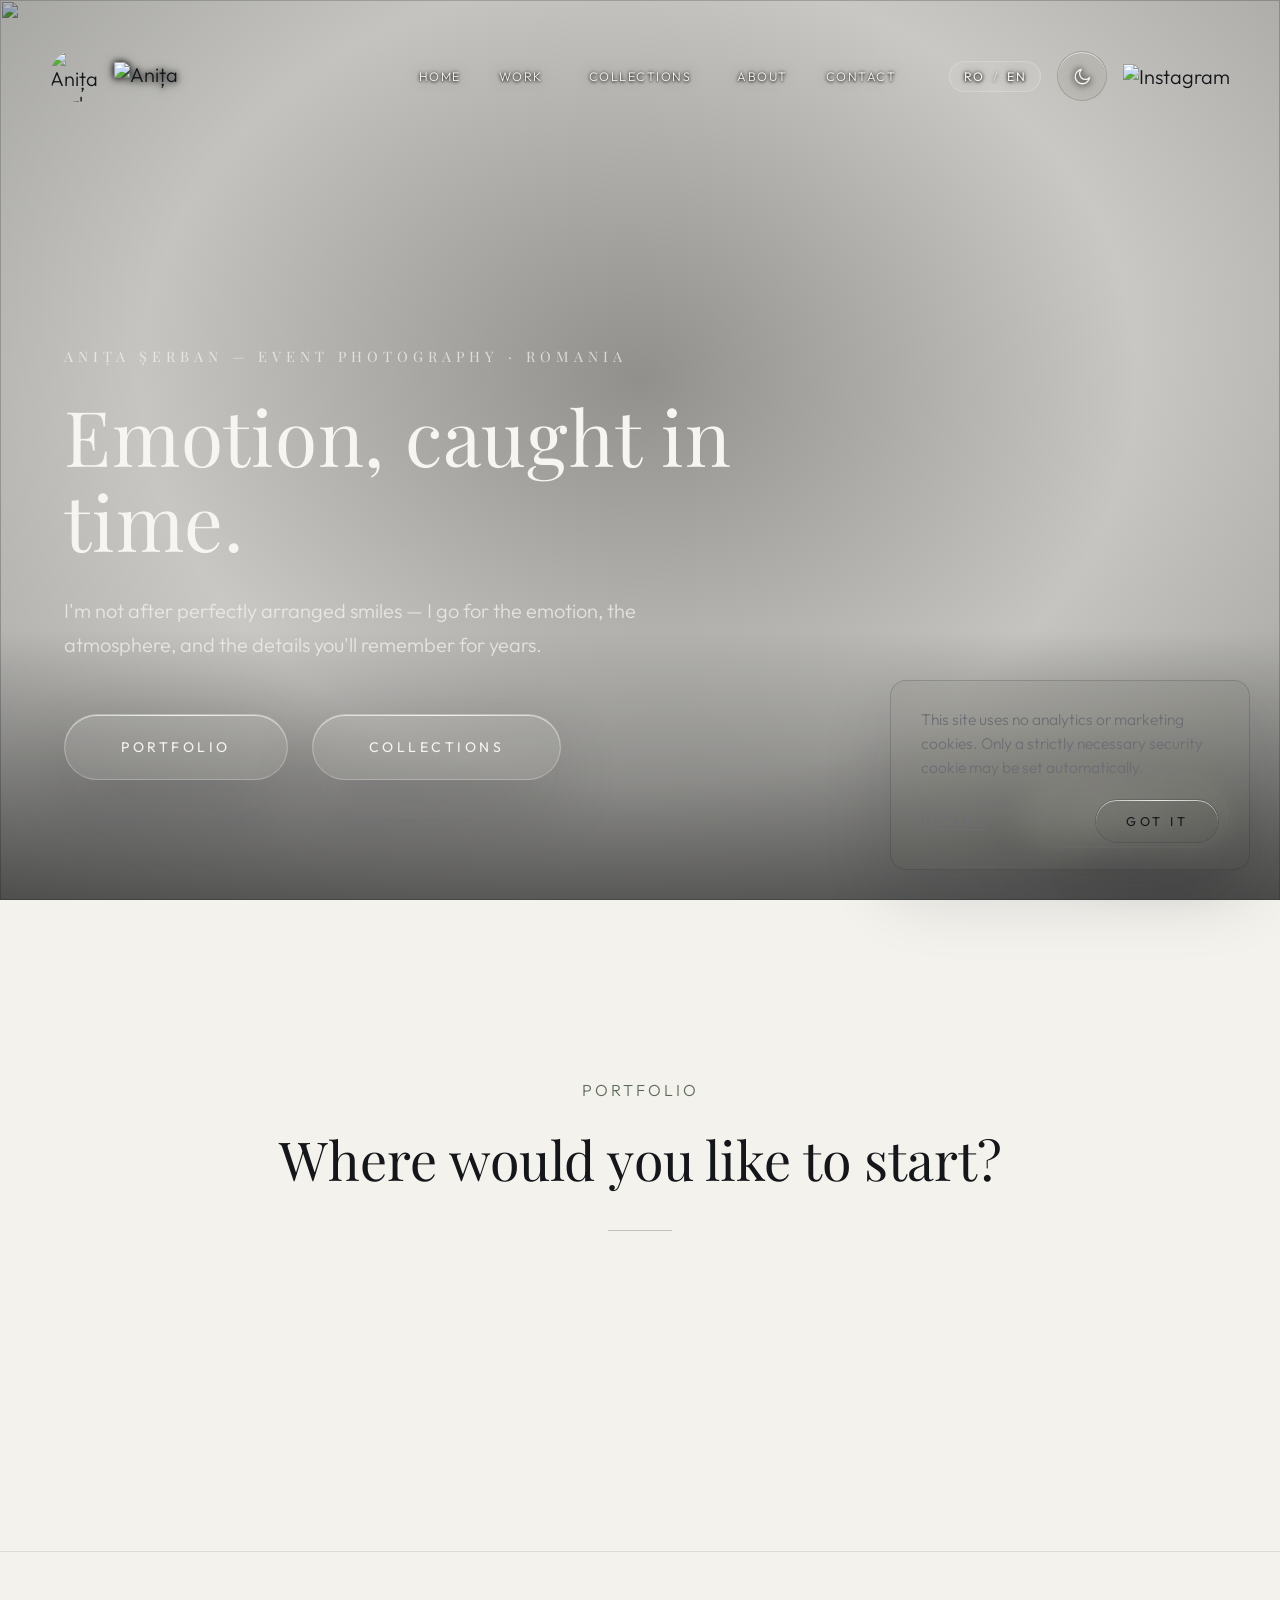
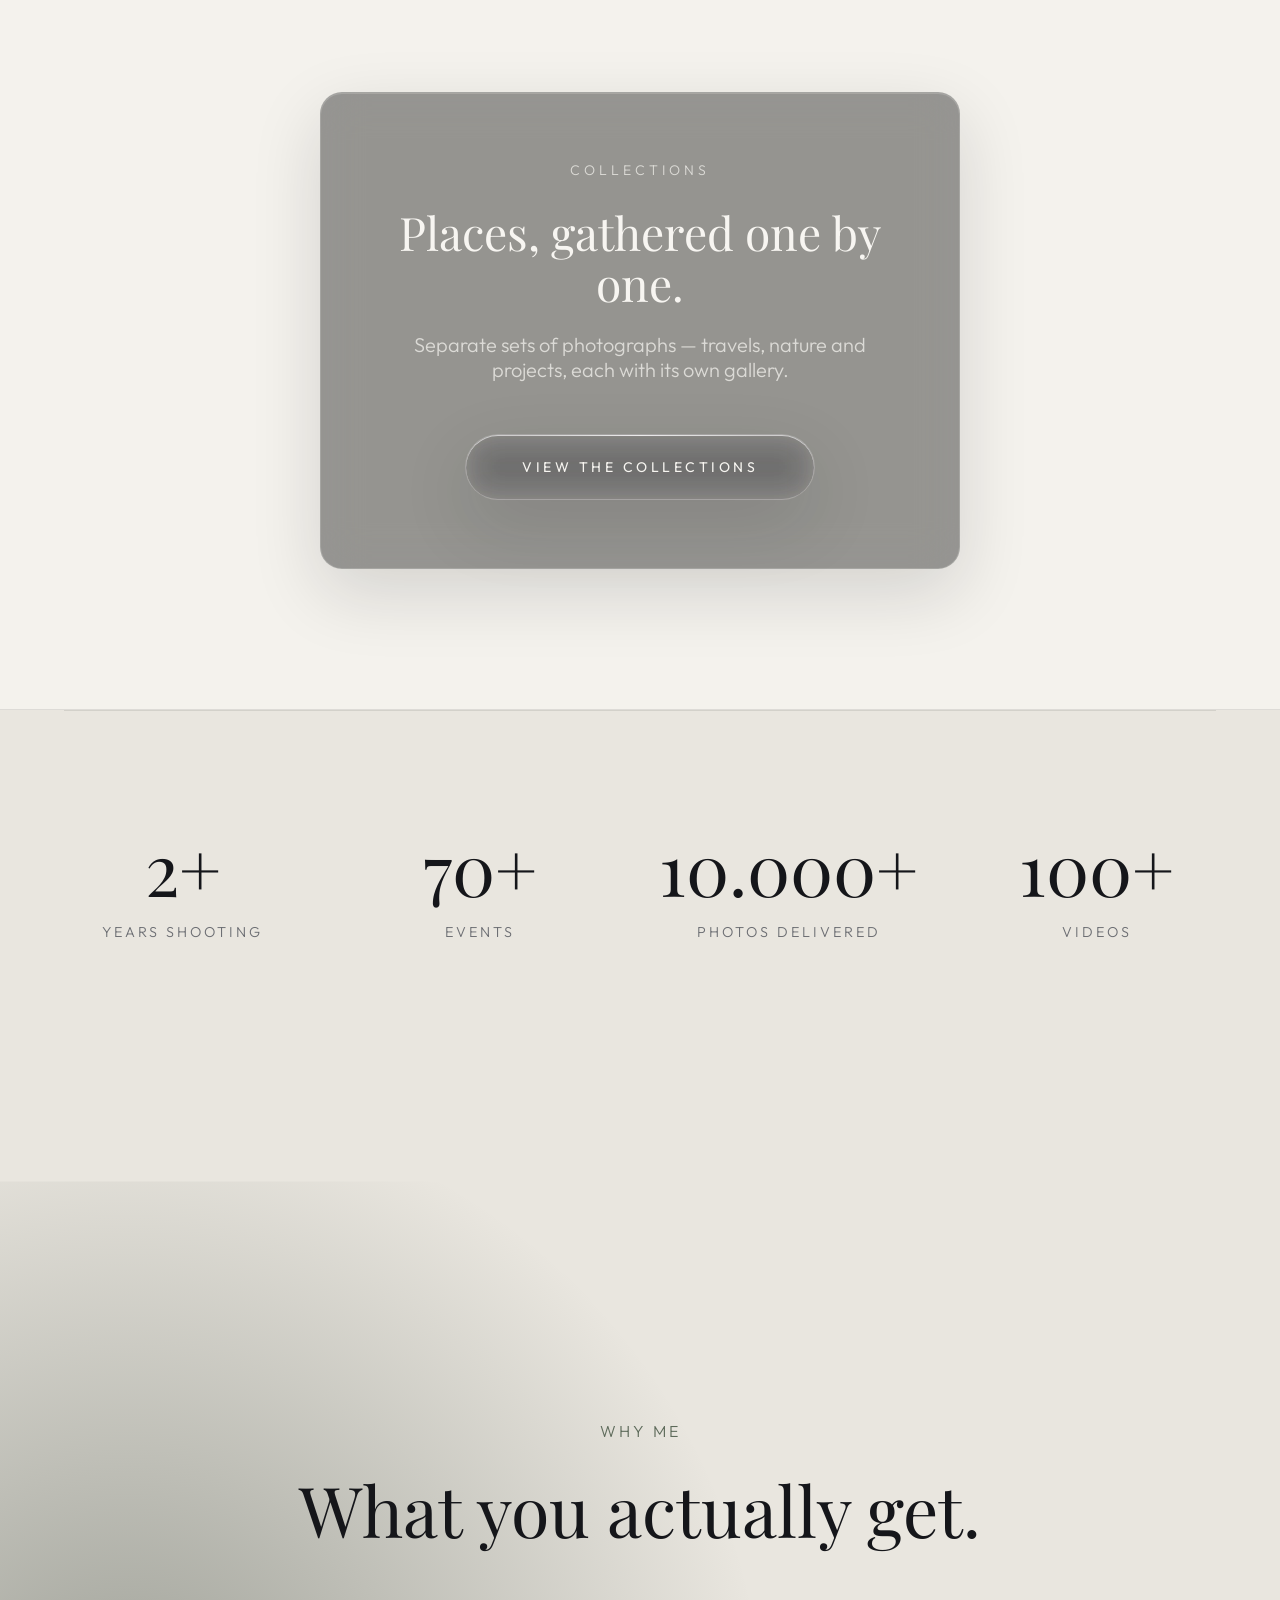
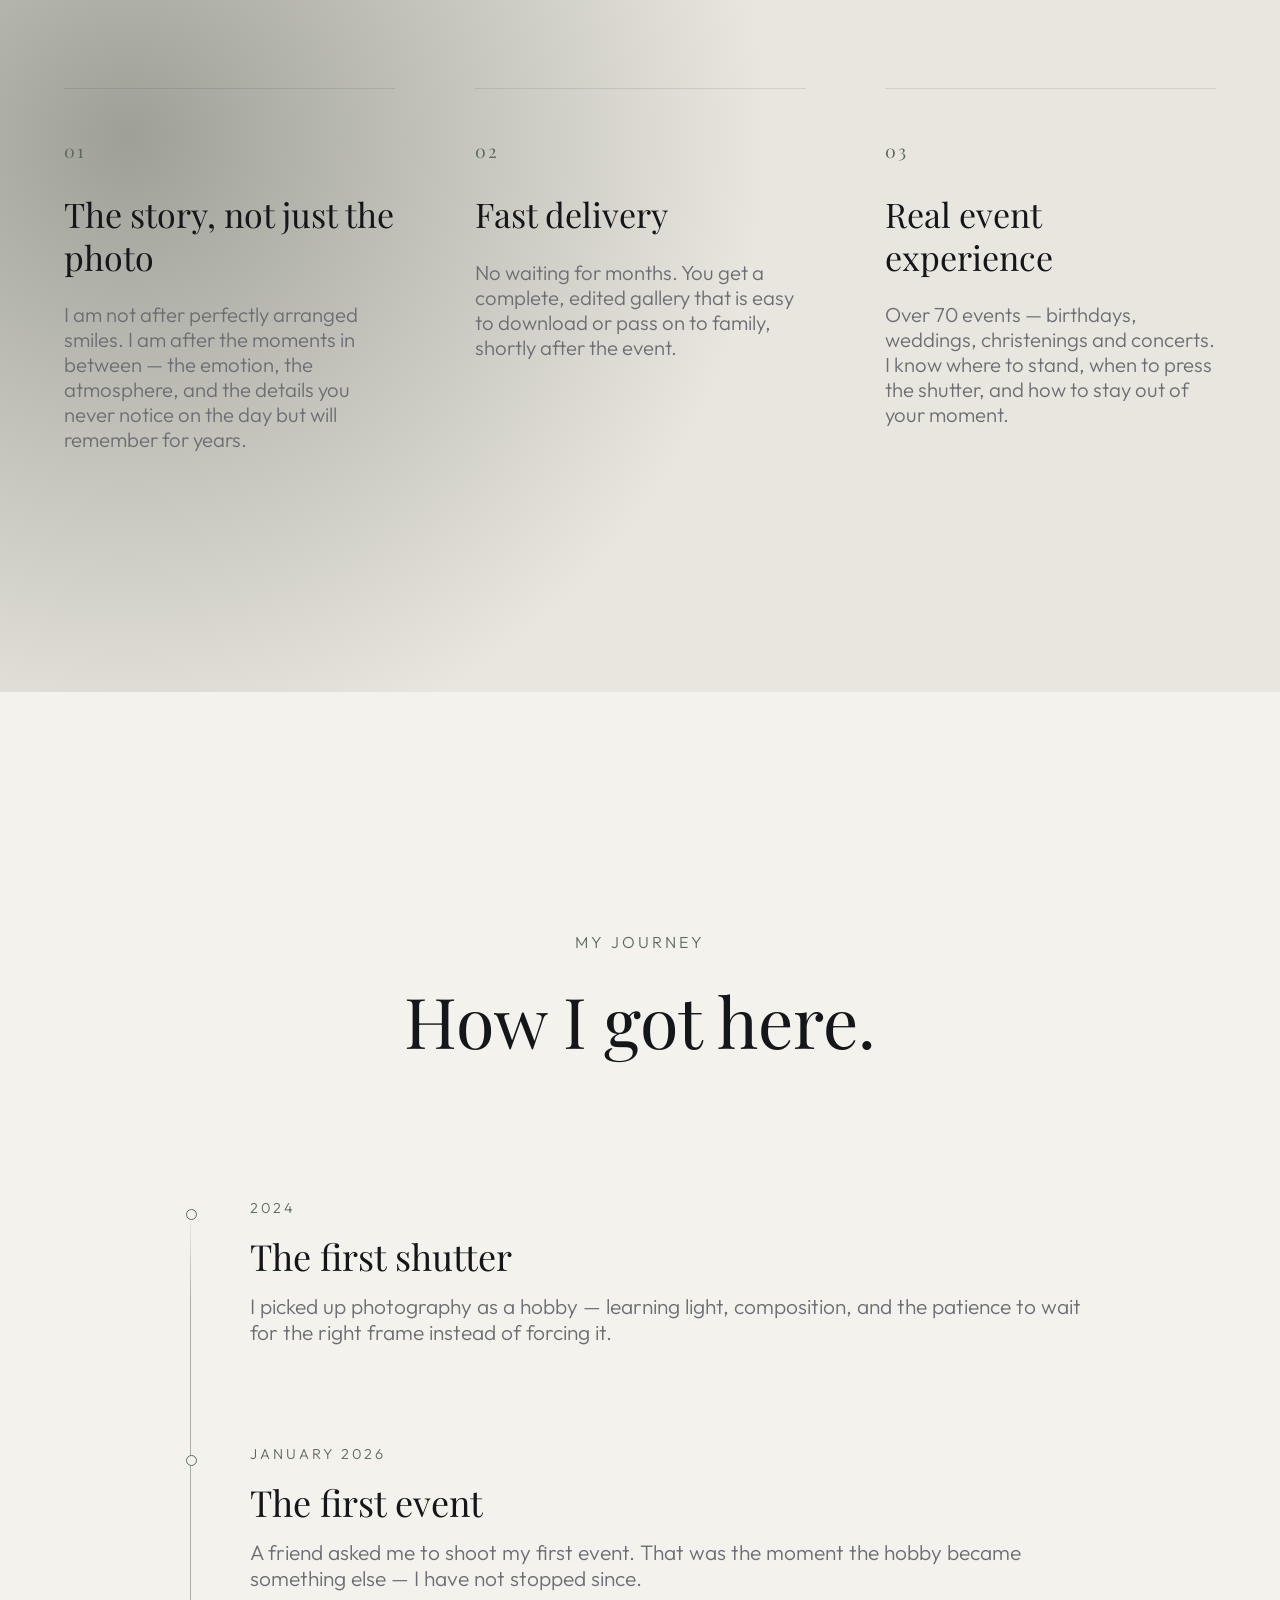
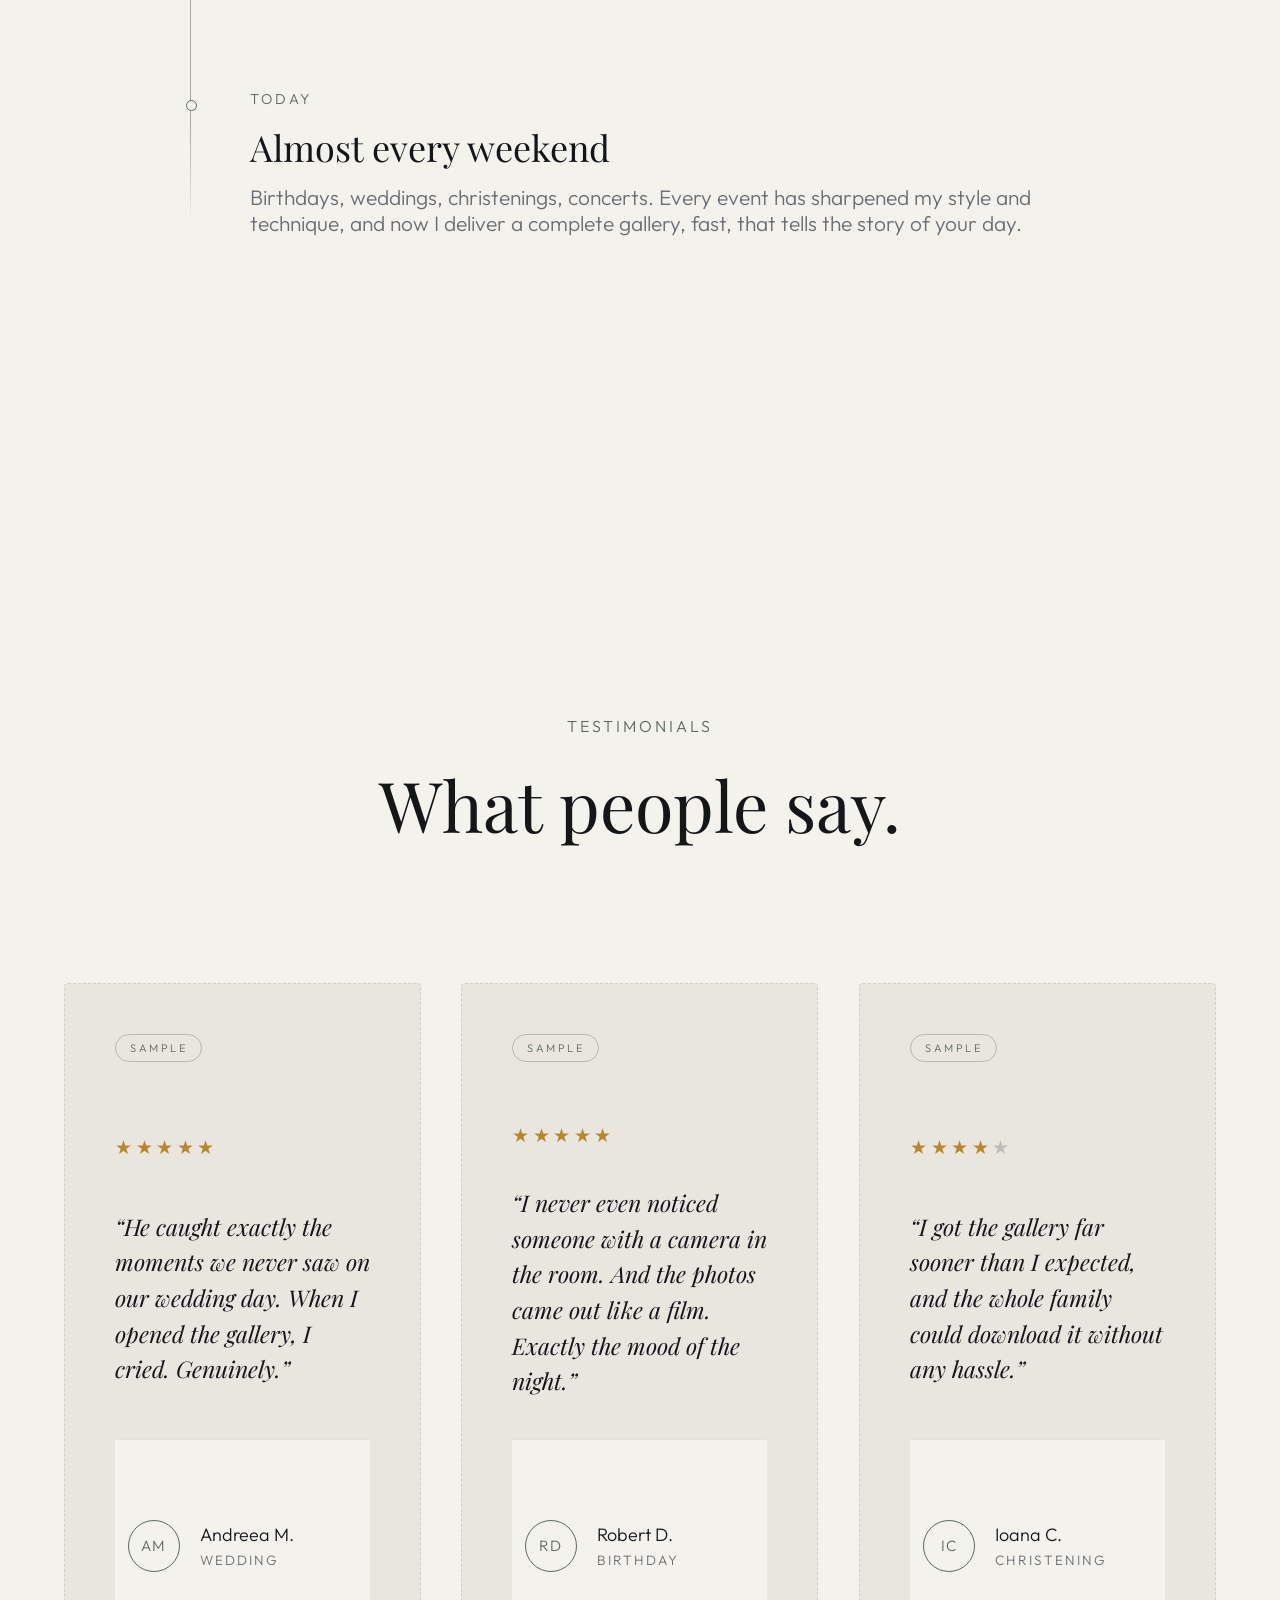
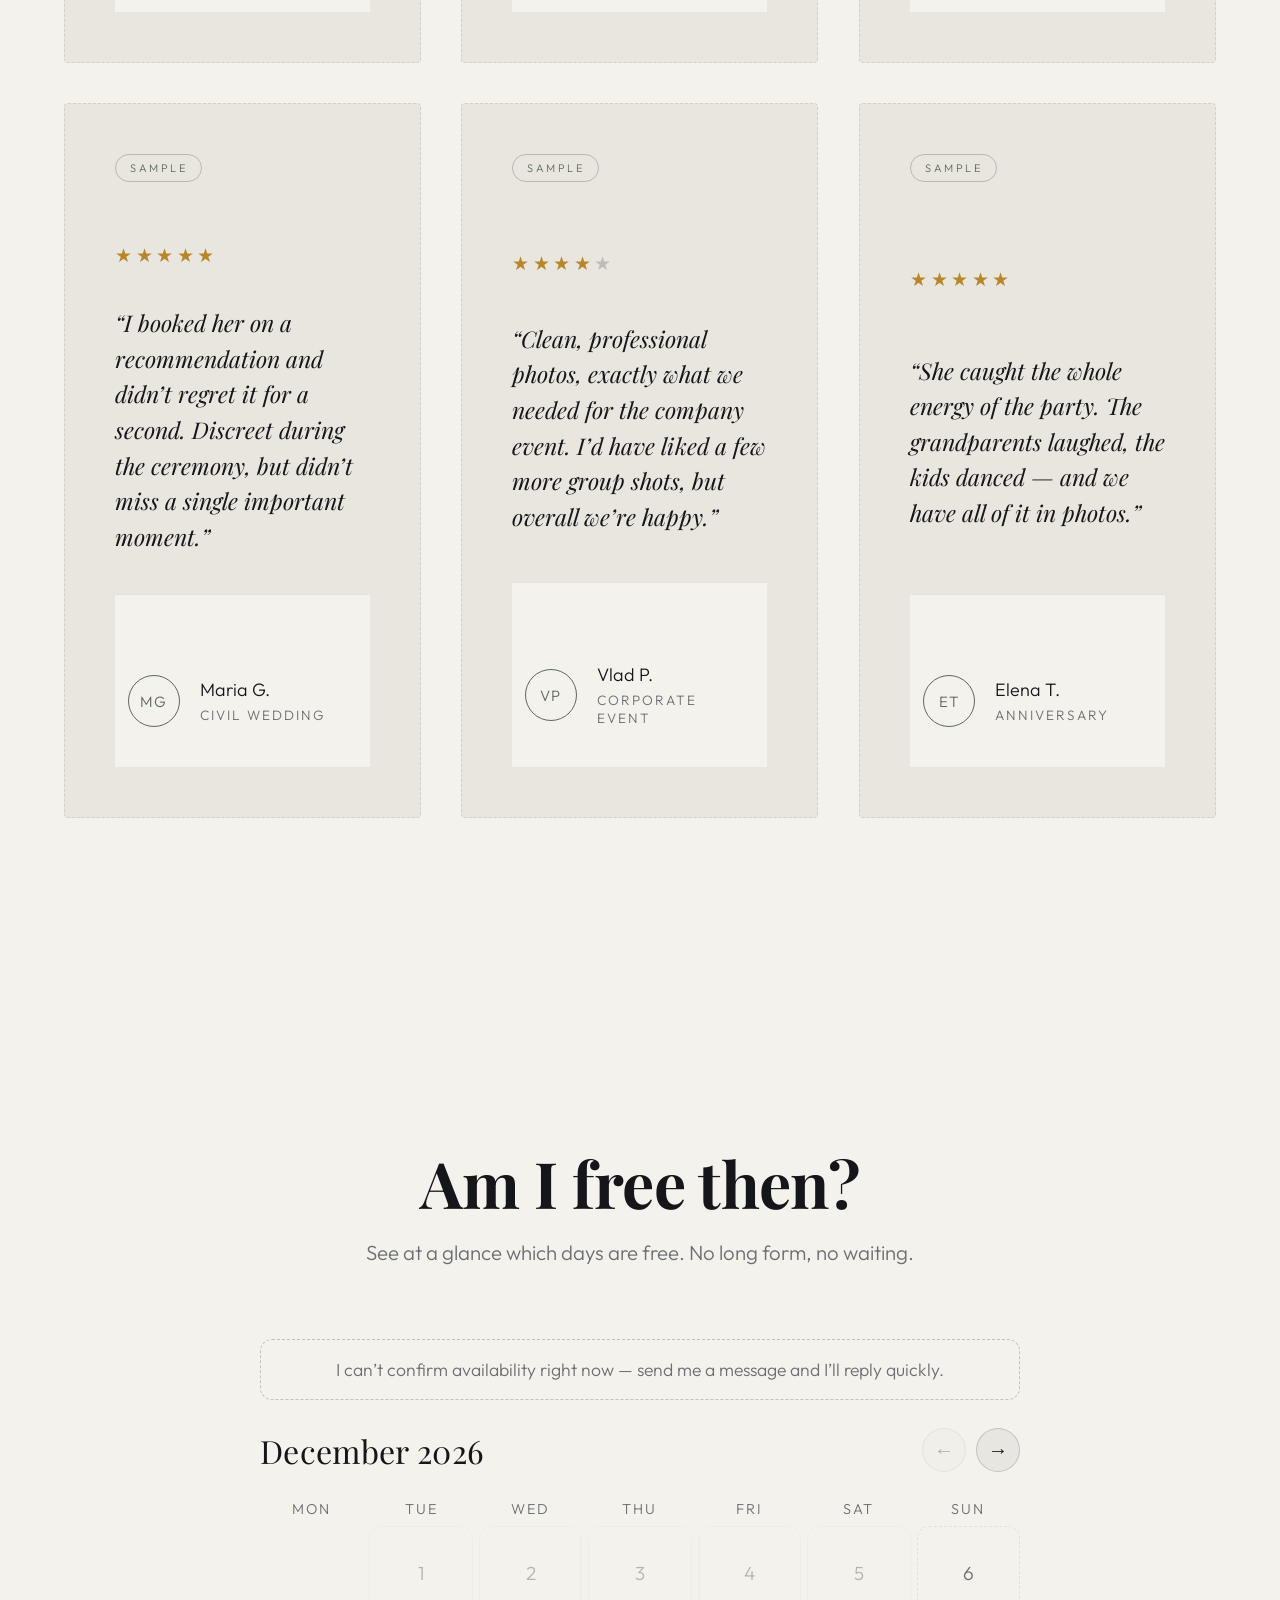
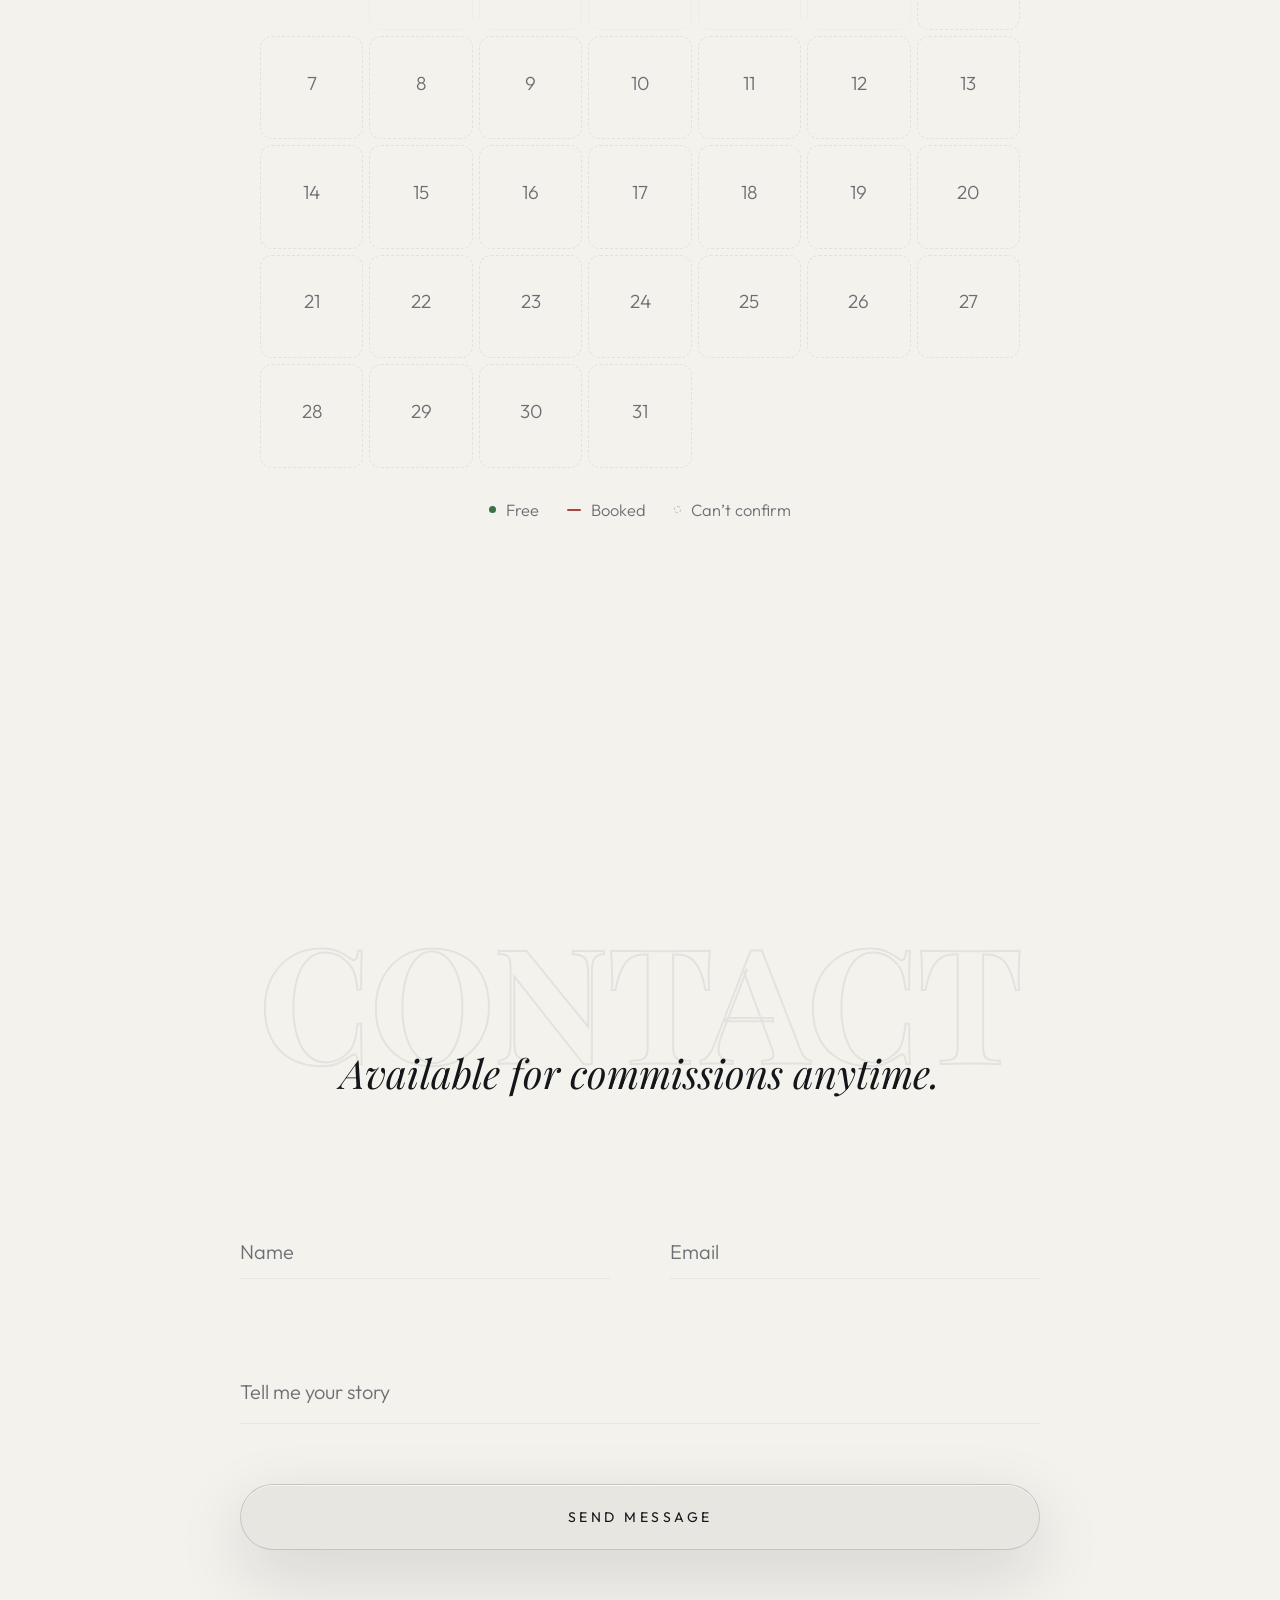
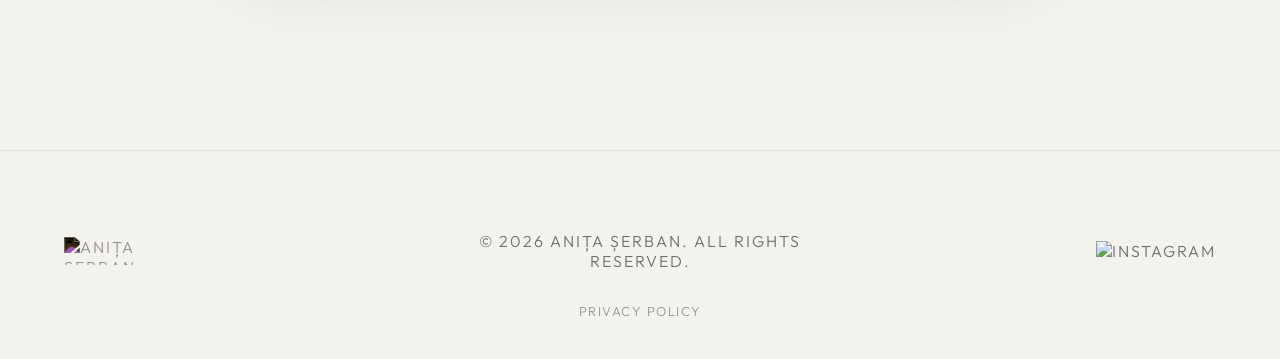
==== commit e4b8e98c: "Verificatorul de disponibilitate arata contact@serban-photo.com Co-Authored-By: Claude Opus 5 <norep" ====
--- a/en/index.html
+++ b/en/index.html
@@ -550,7 +550,7 @@
     </div>
 
     <script src="/i18n.js?v=28" defer></script>
-    <script src="/availability.js?v=6" defer></script>
+    <script src="/availability.js?v=7" defer></script>
     <script src="/script.js?v=56" defer></script>
 </body>
 
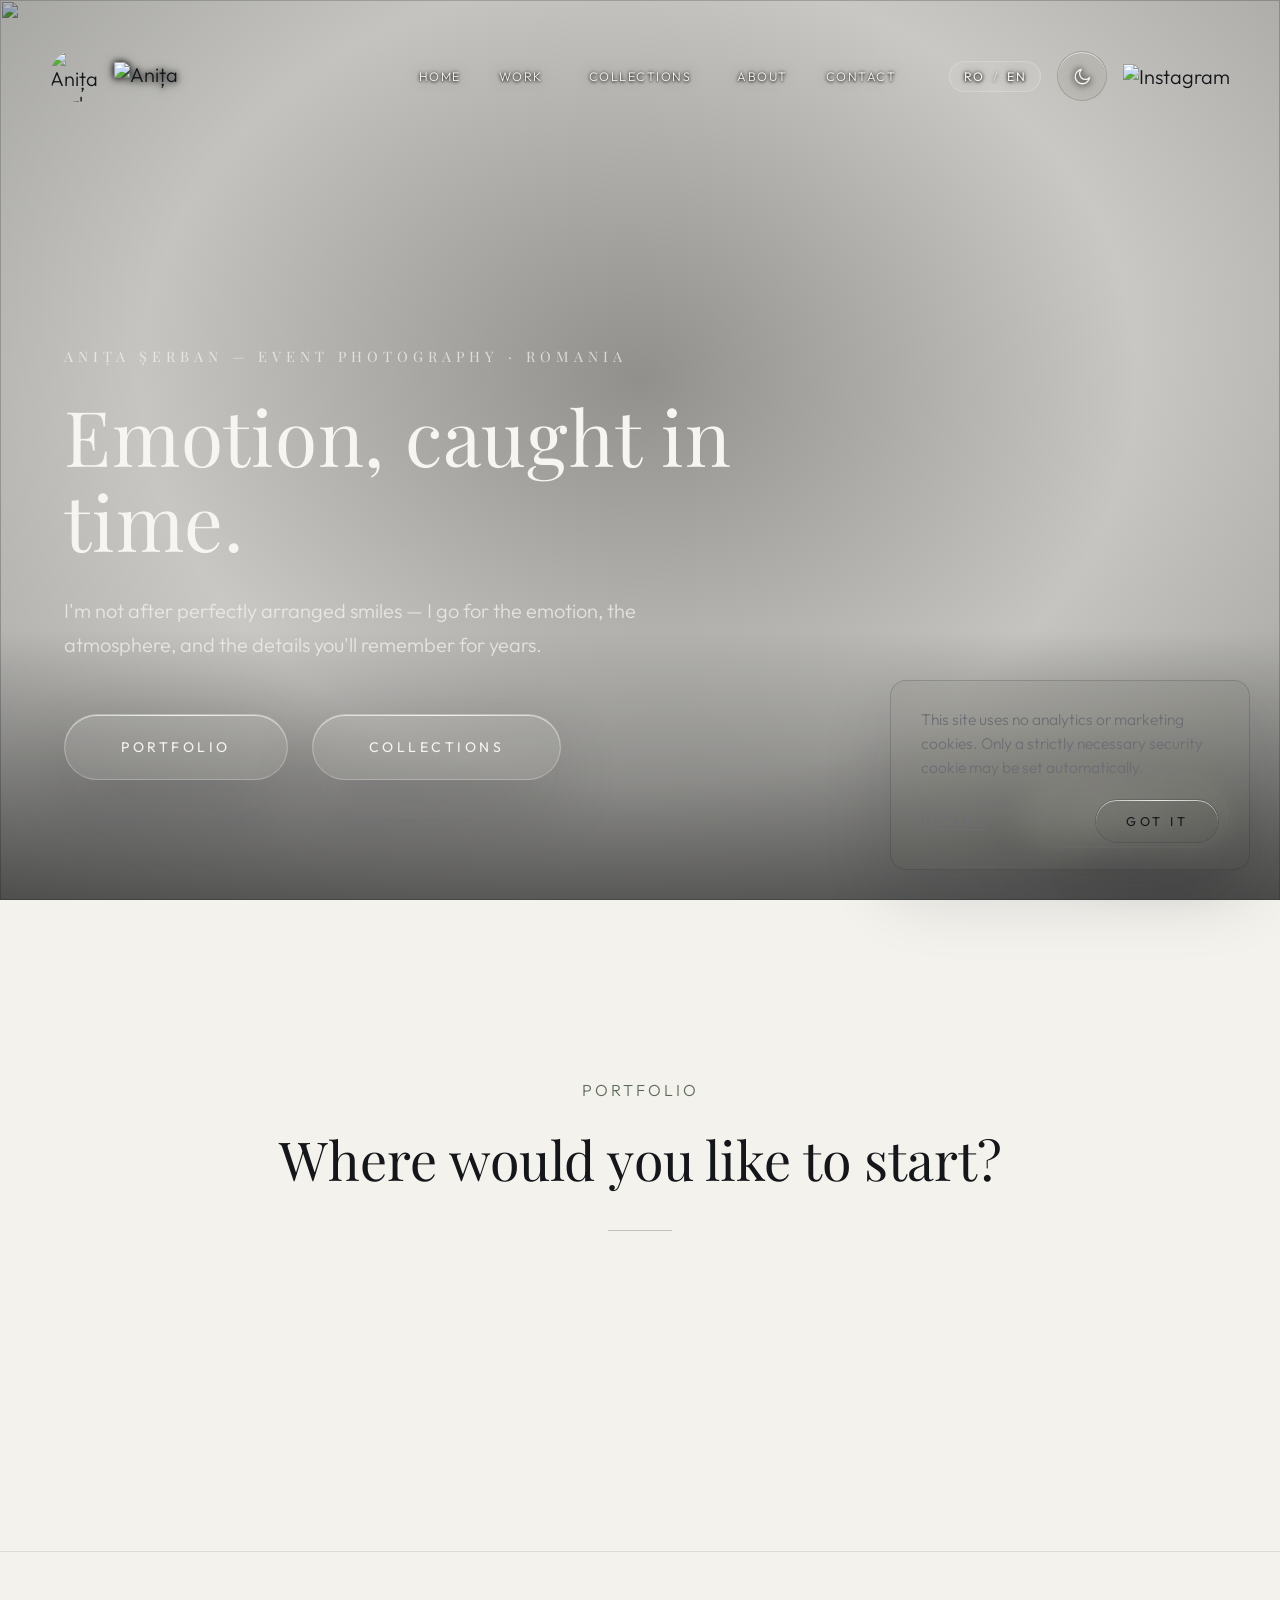
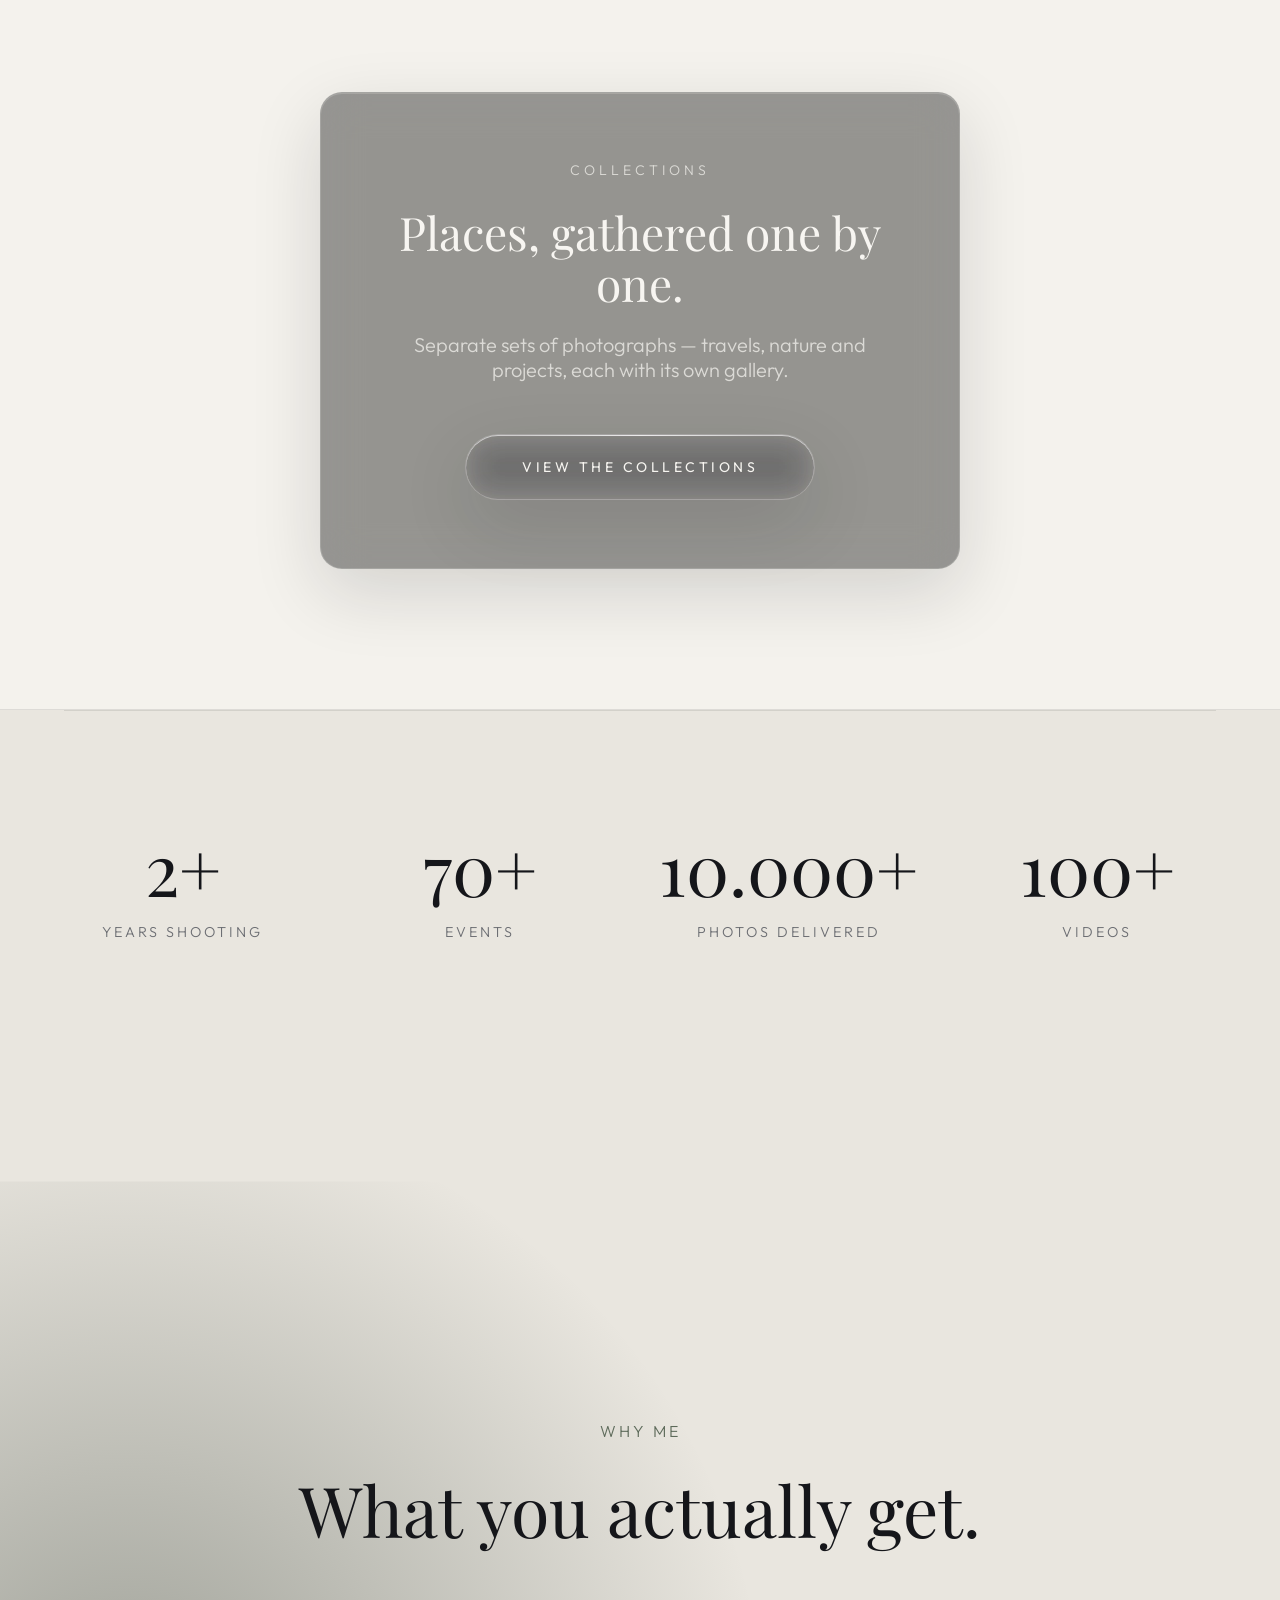
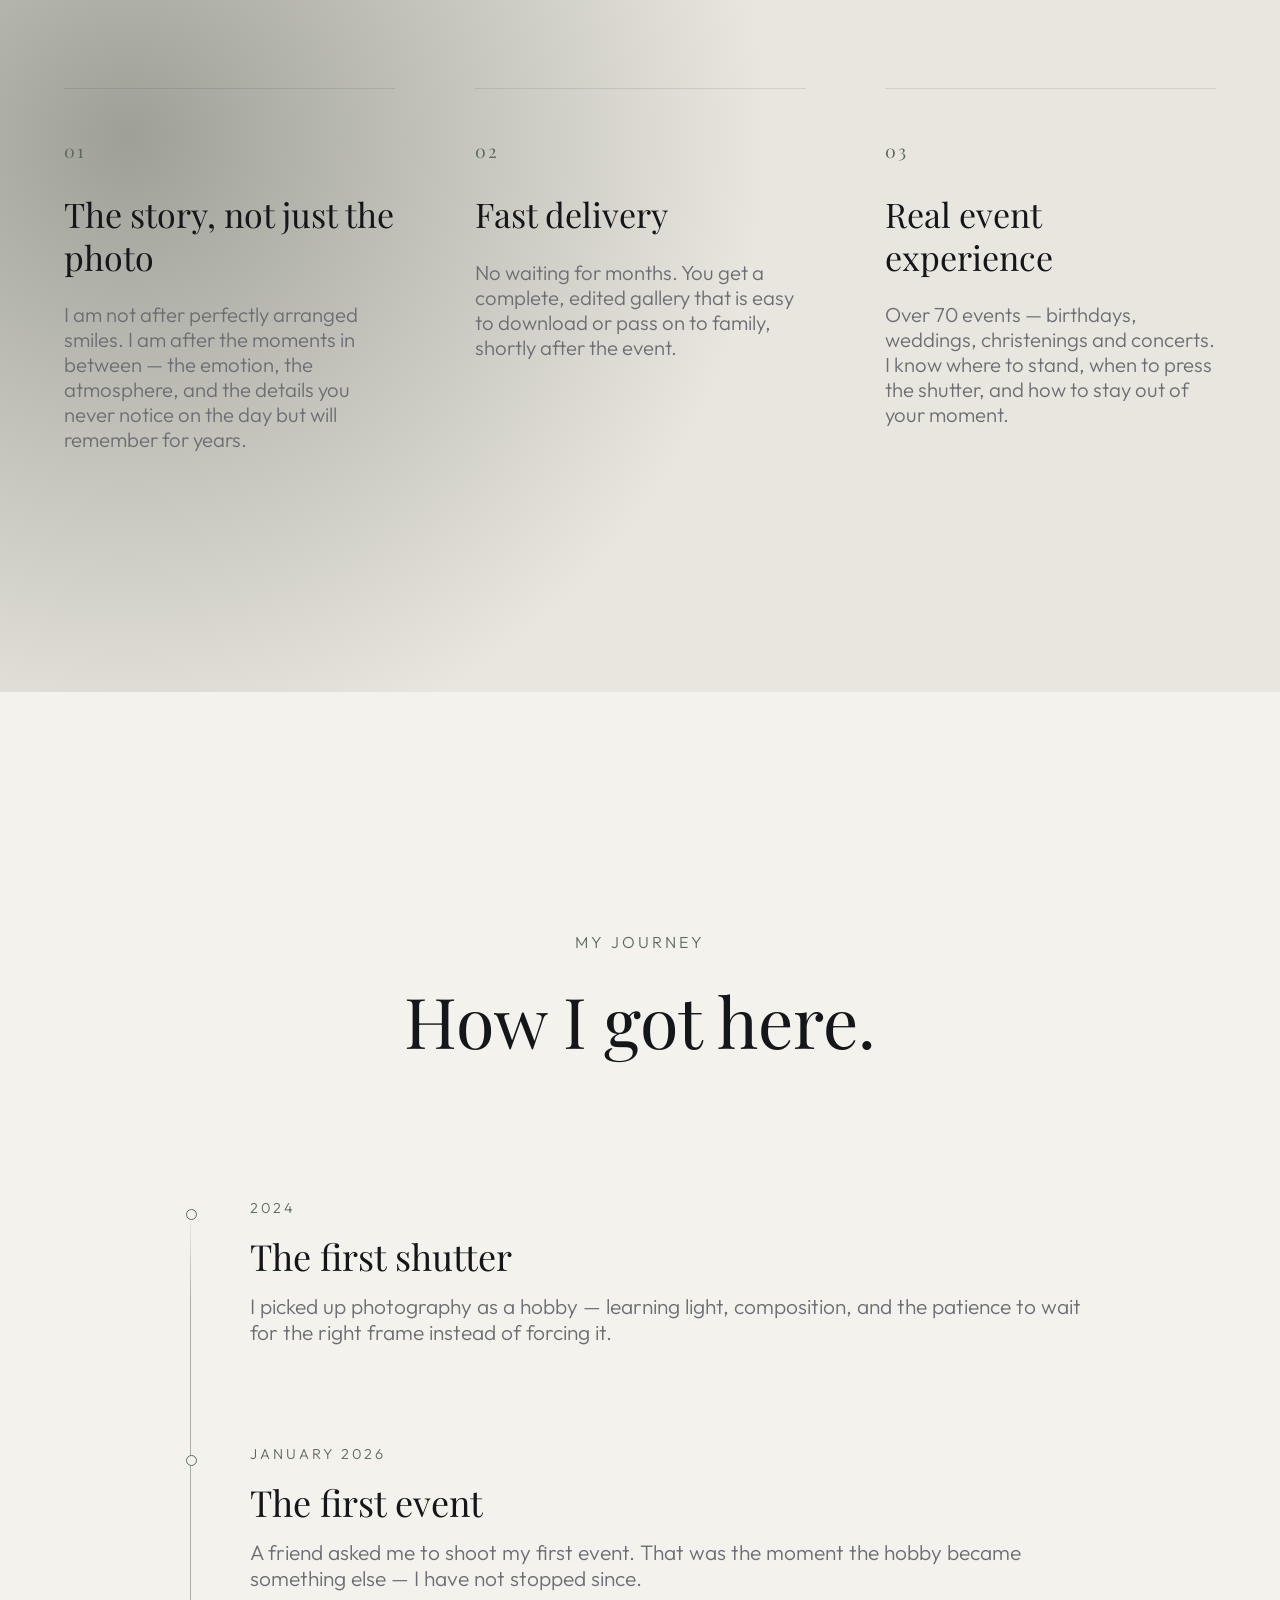
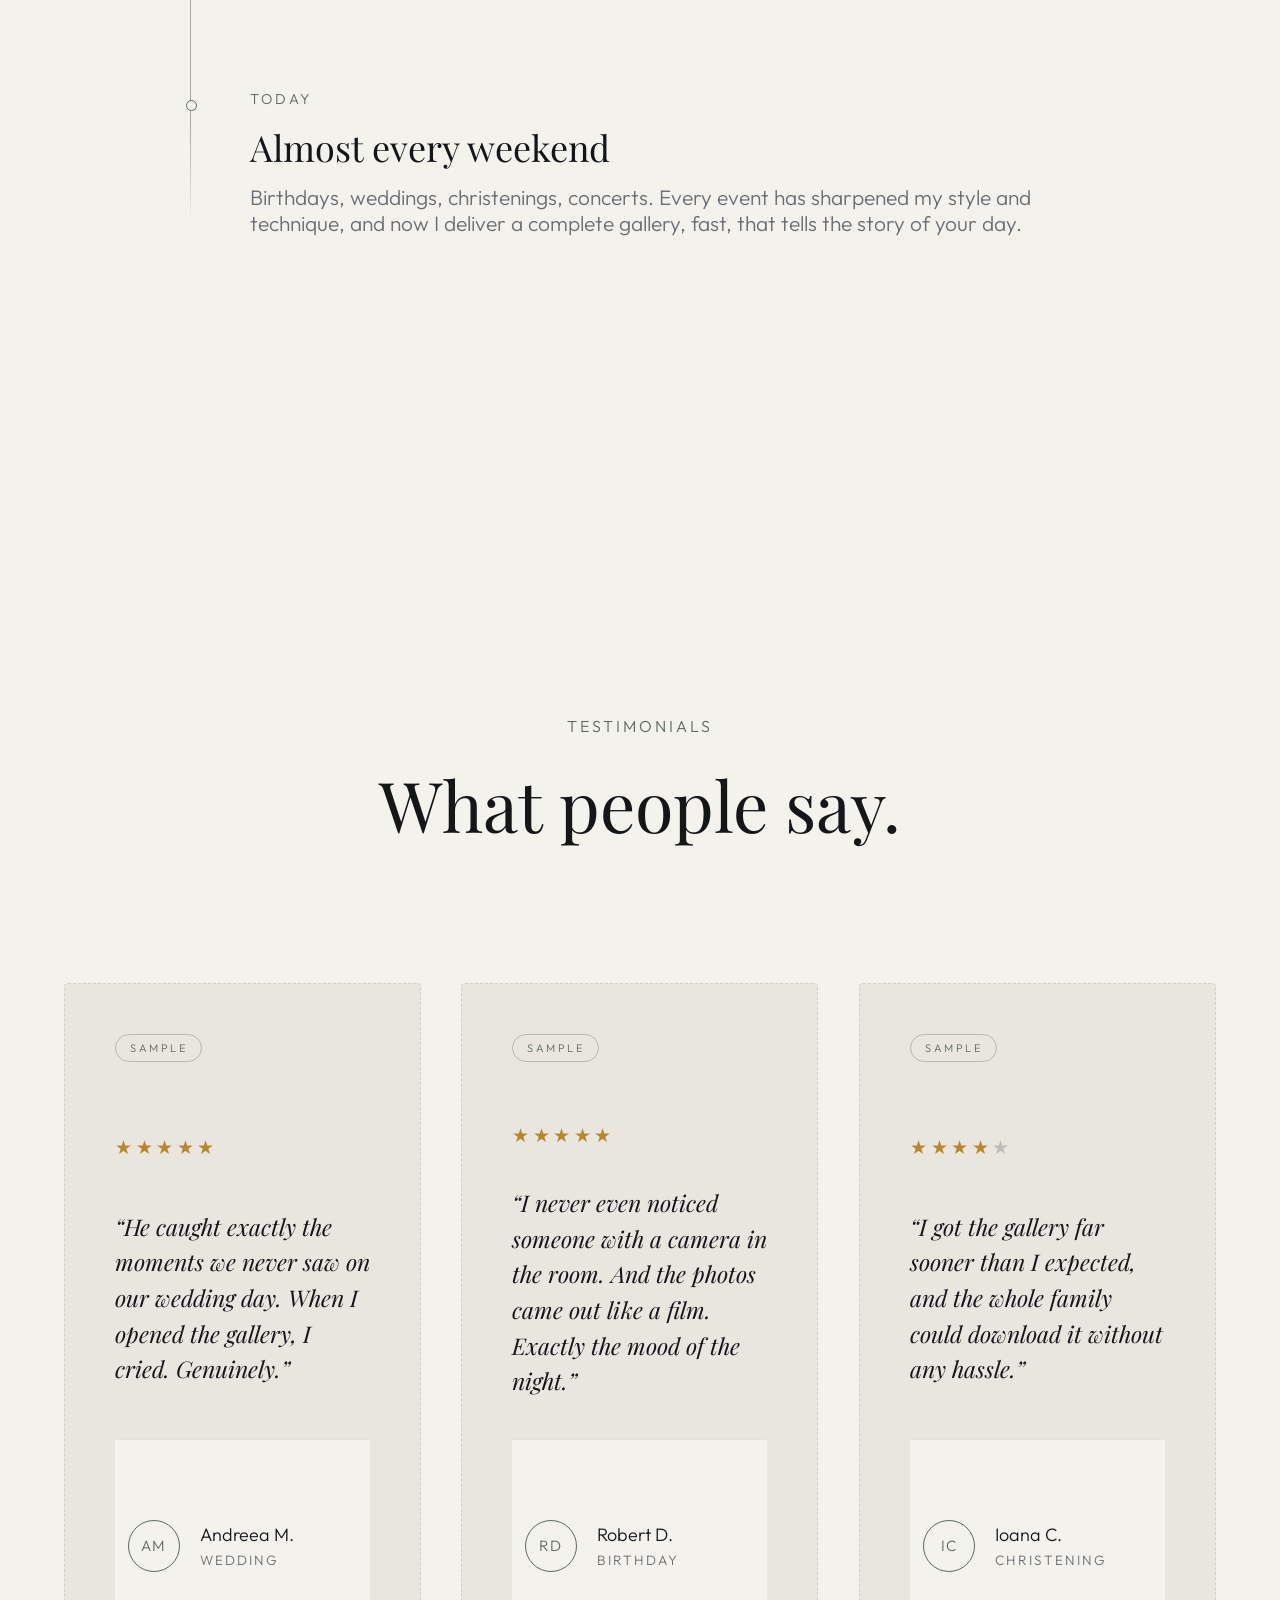
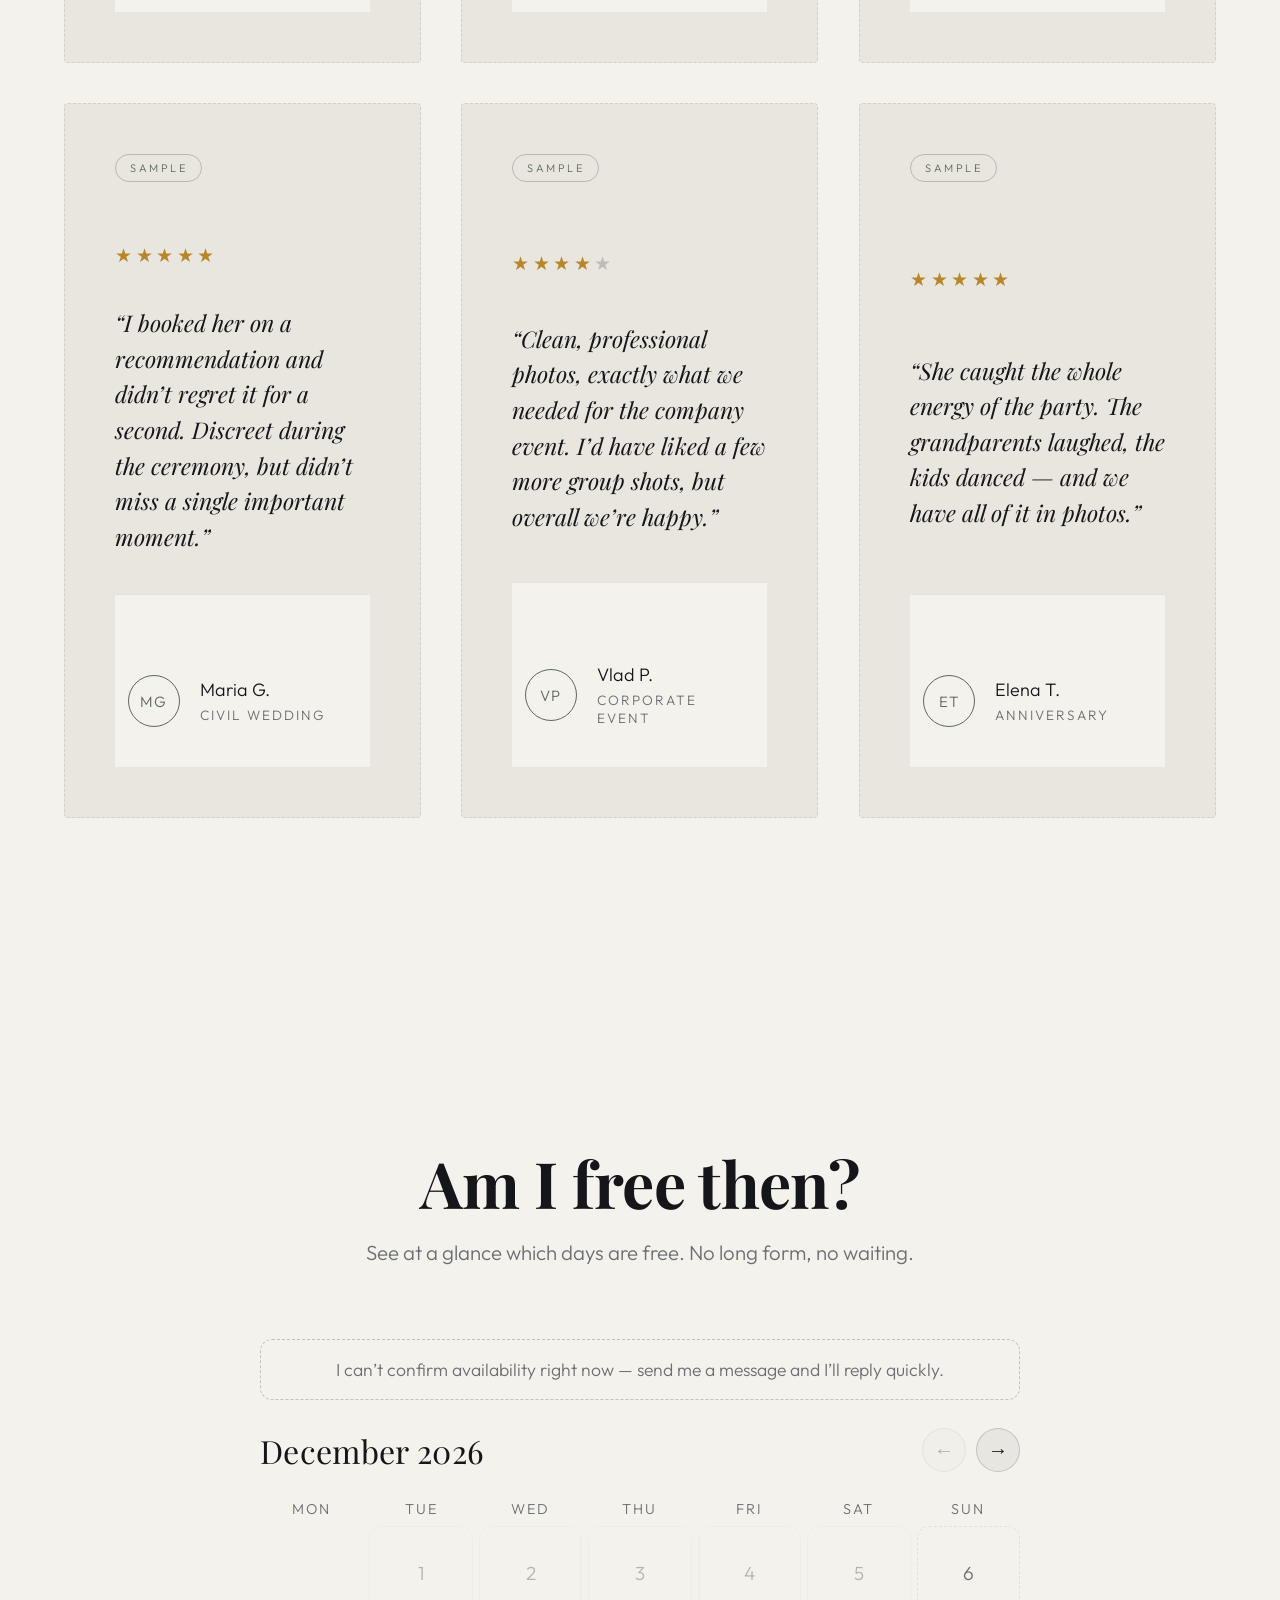
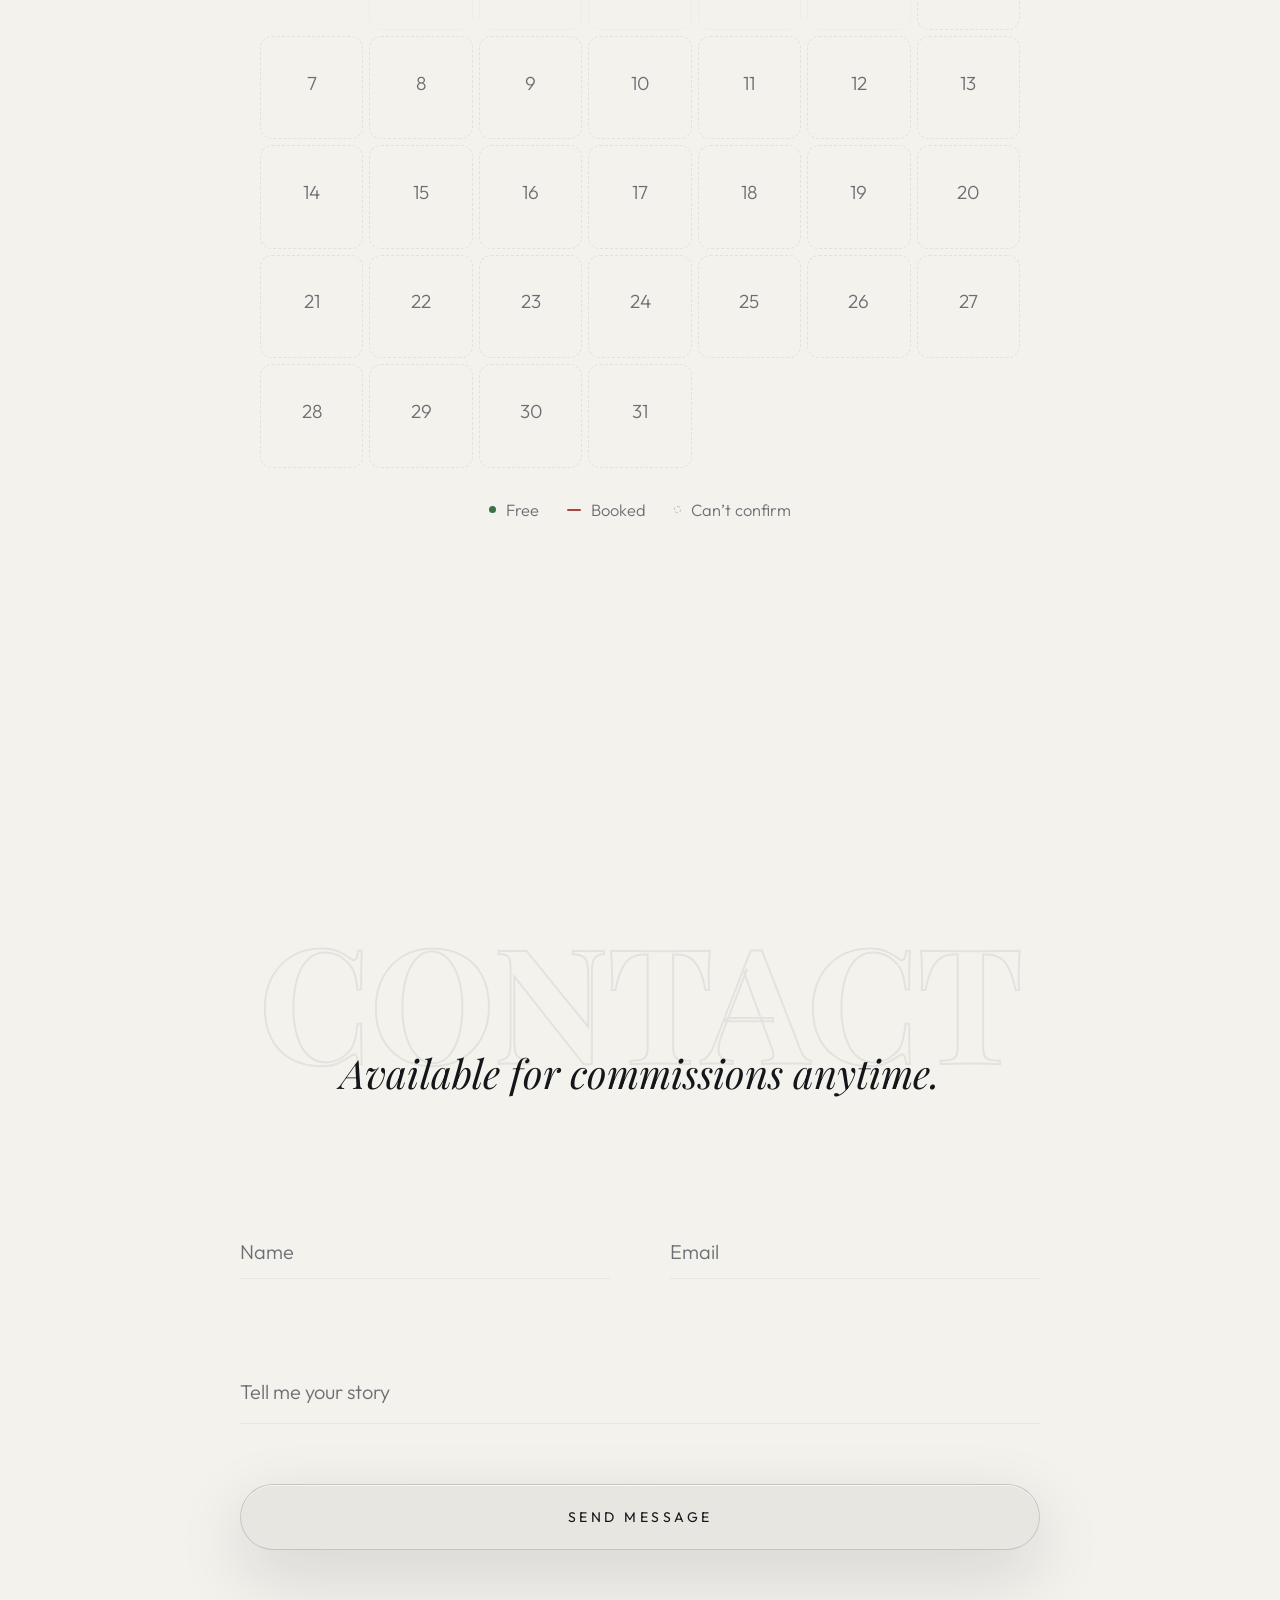
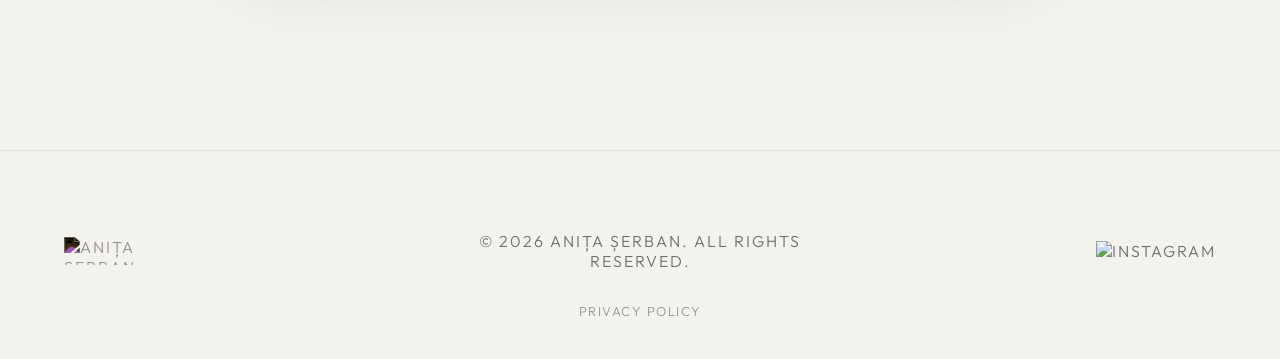
==== commit a7b0c364: "Video: proiectul Botez — nume EN, sitemap, i18n.js v=29 Co-Authored-By: Claude Opus 5 <noreply@anthr" ====
--- a/en/index.html
+++ b/en/index.html
@@ -549,7 +549,7 @@
         </div>
     </div>
 
-    <script src="/i18n.js?v=28" defer></script>
+    <script src="/i18n.js?v=29" defer></script>
     <script src="/availability.js?v=7" defer></script>
     <script src="/script.js?v=56" defer></script>
 </body>
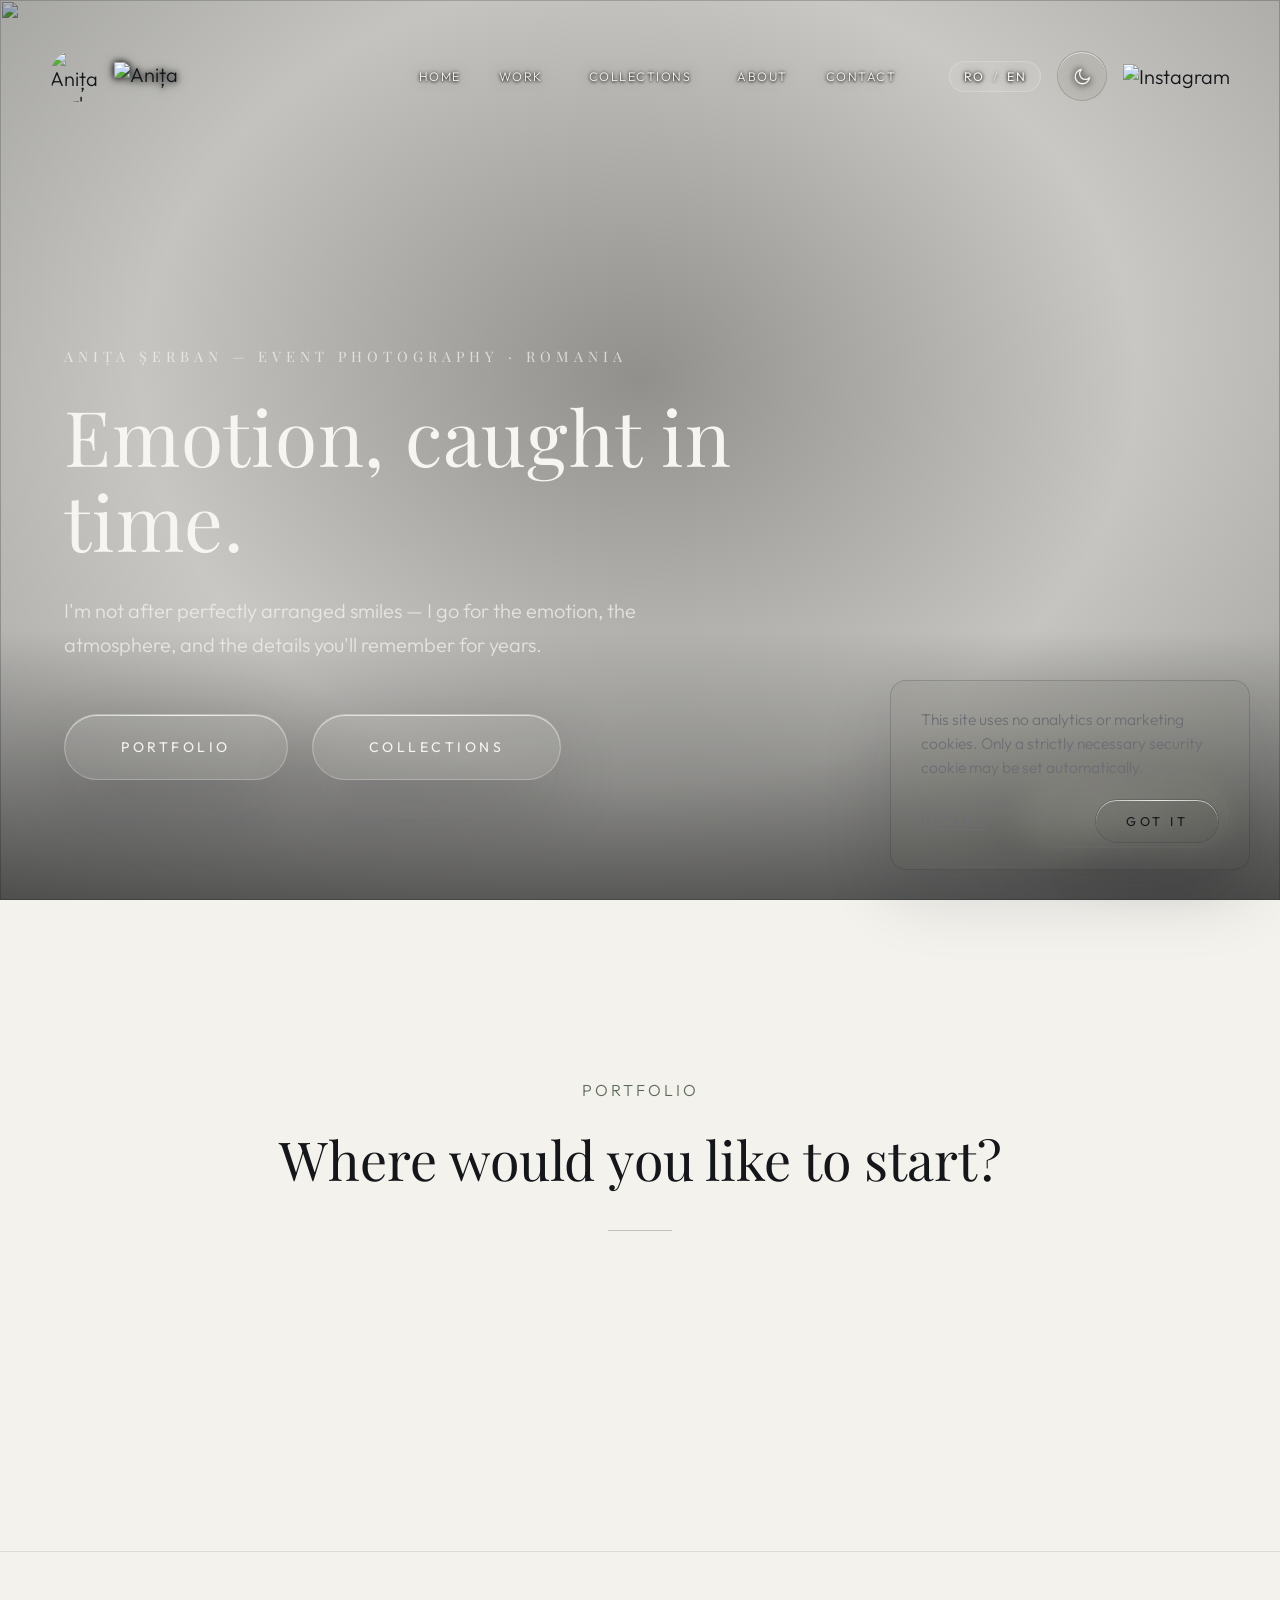
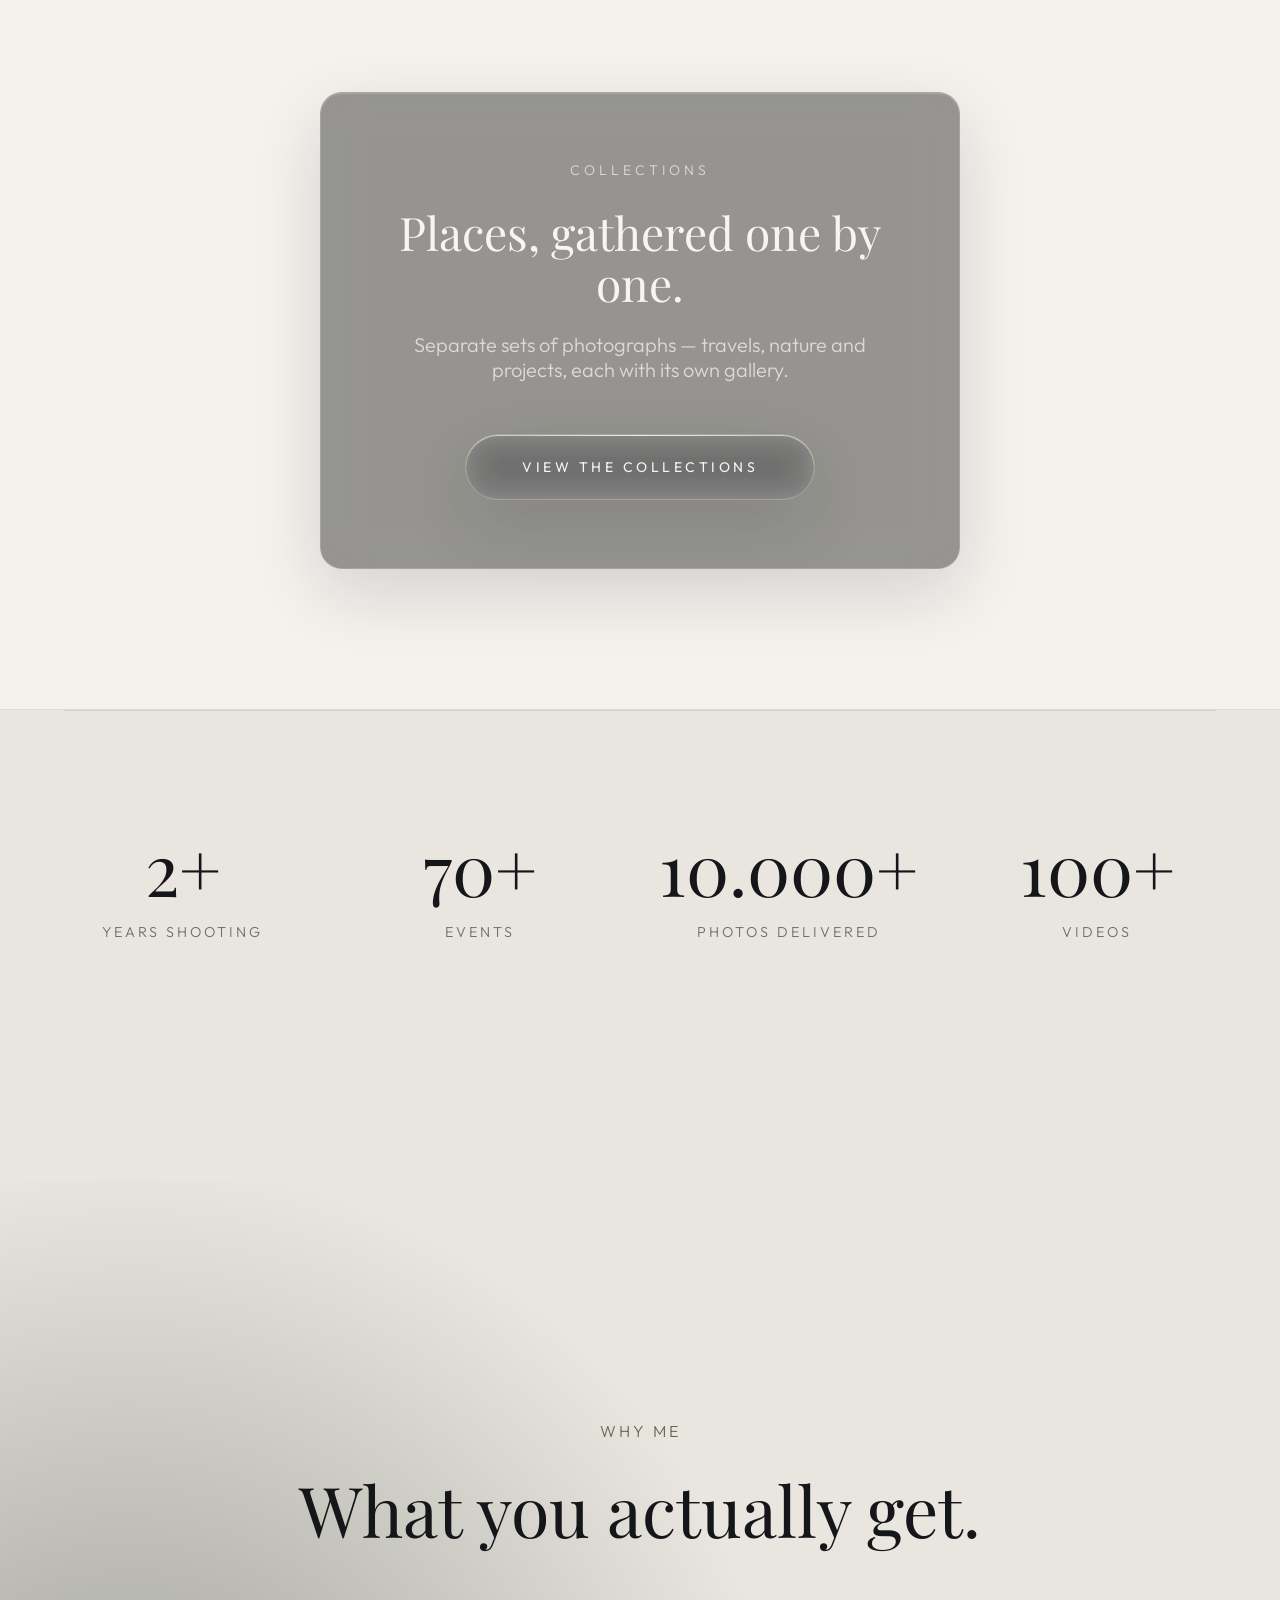
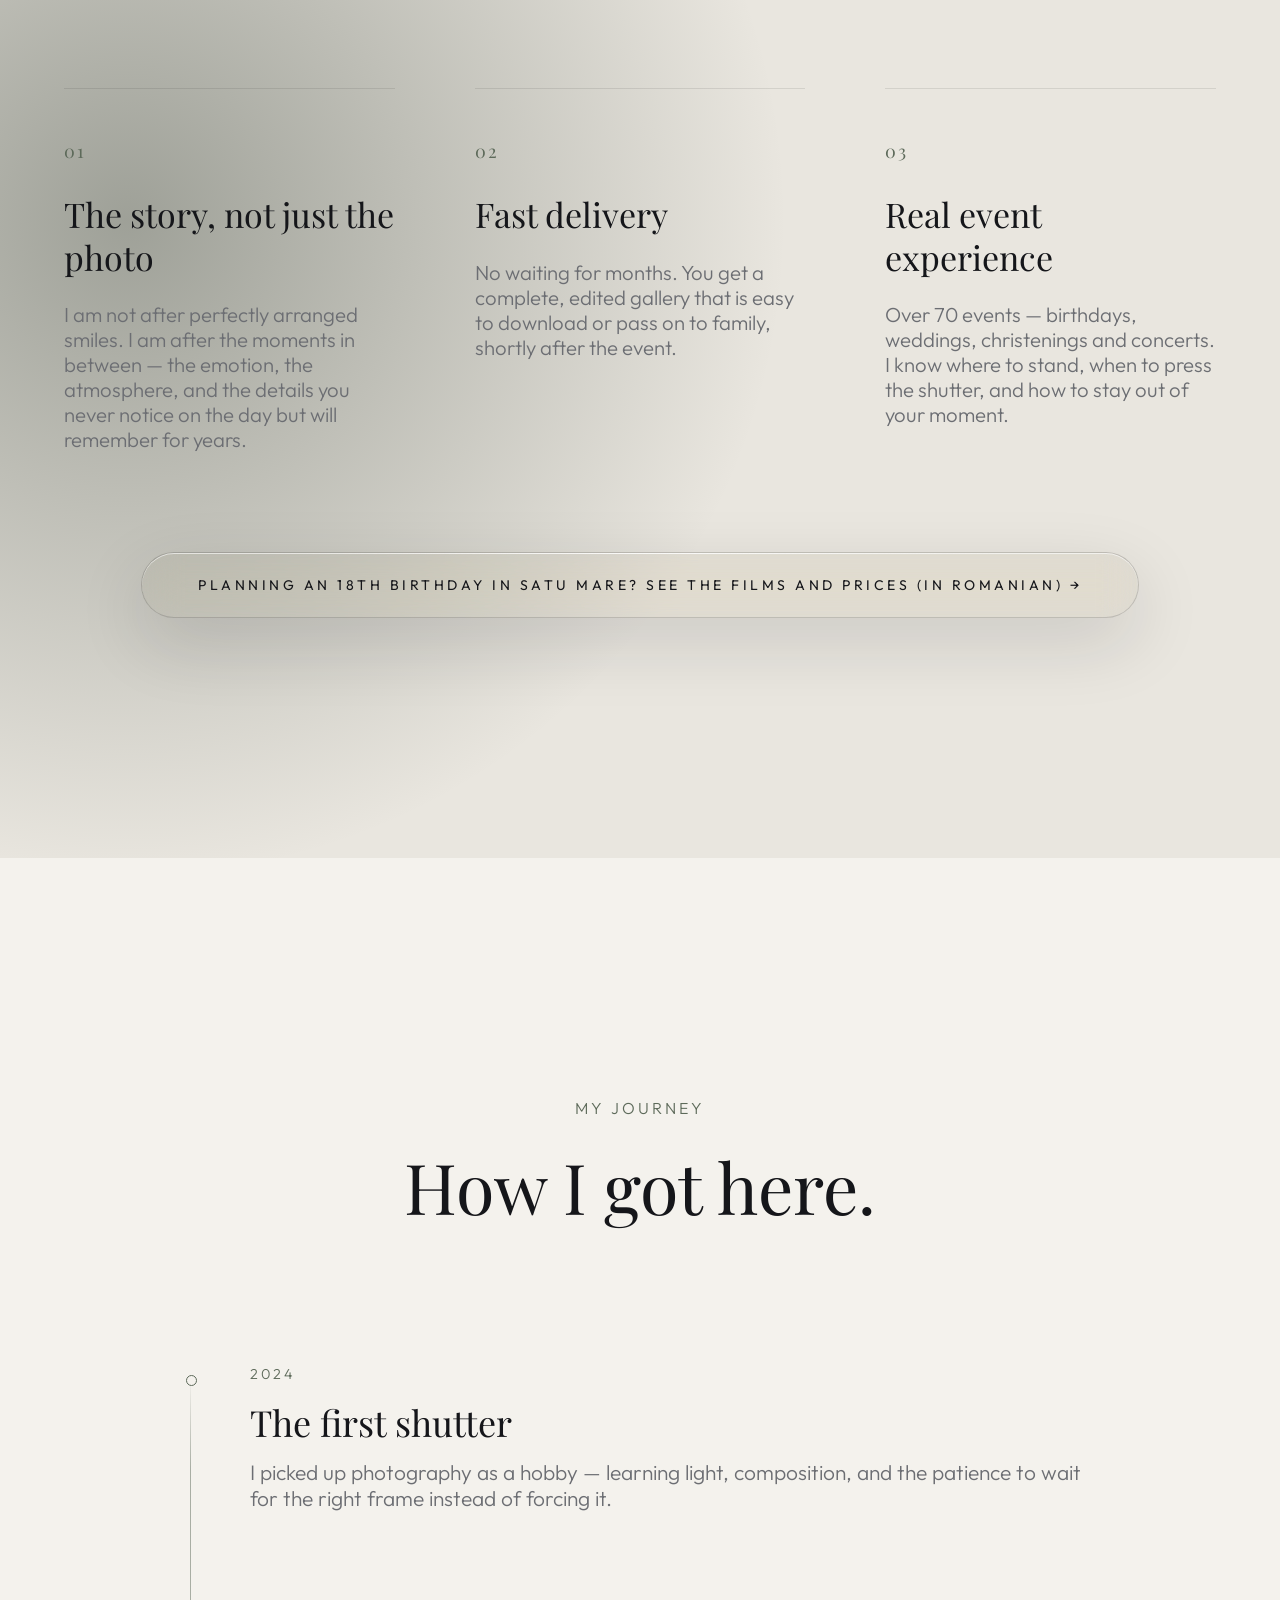
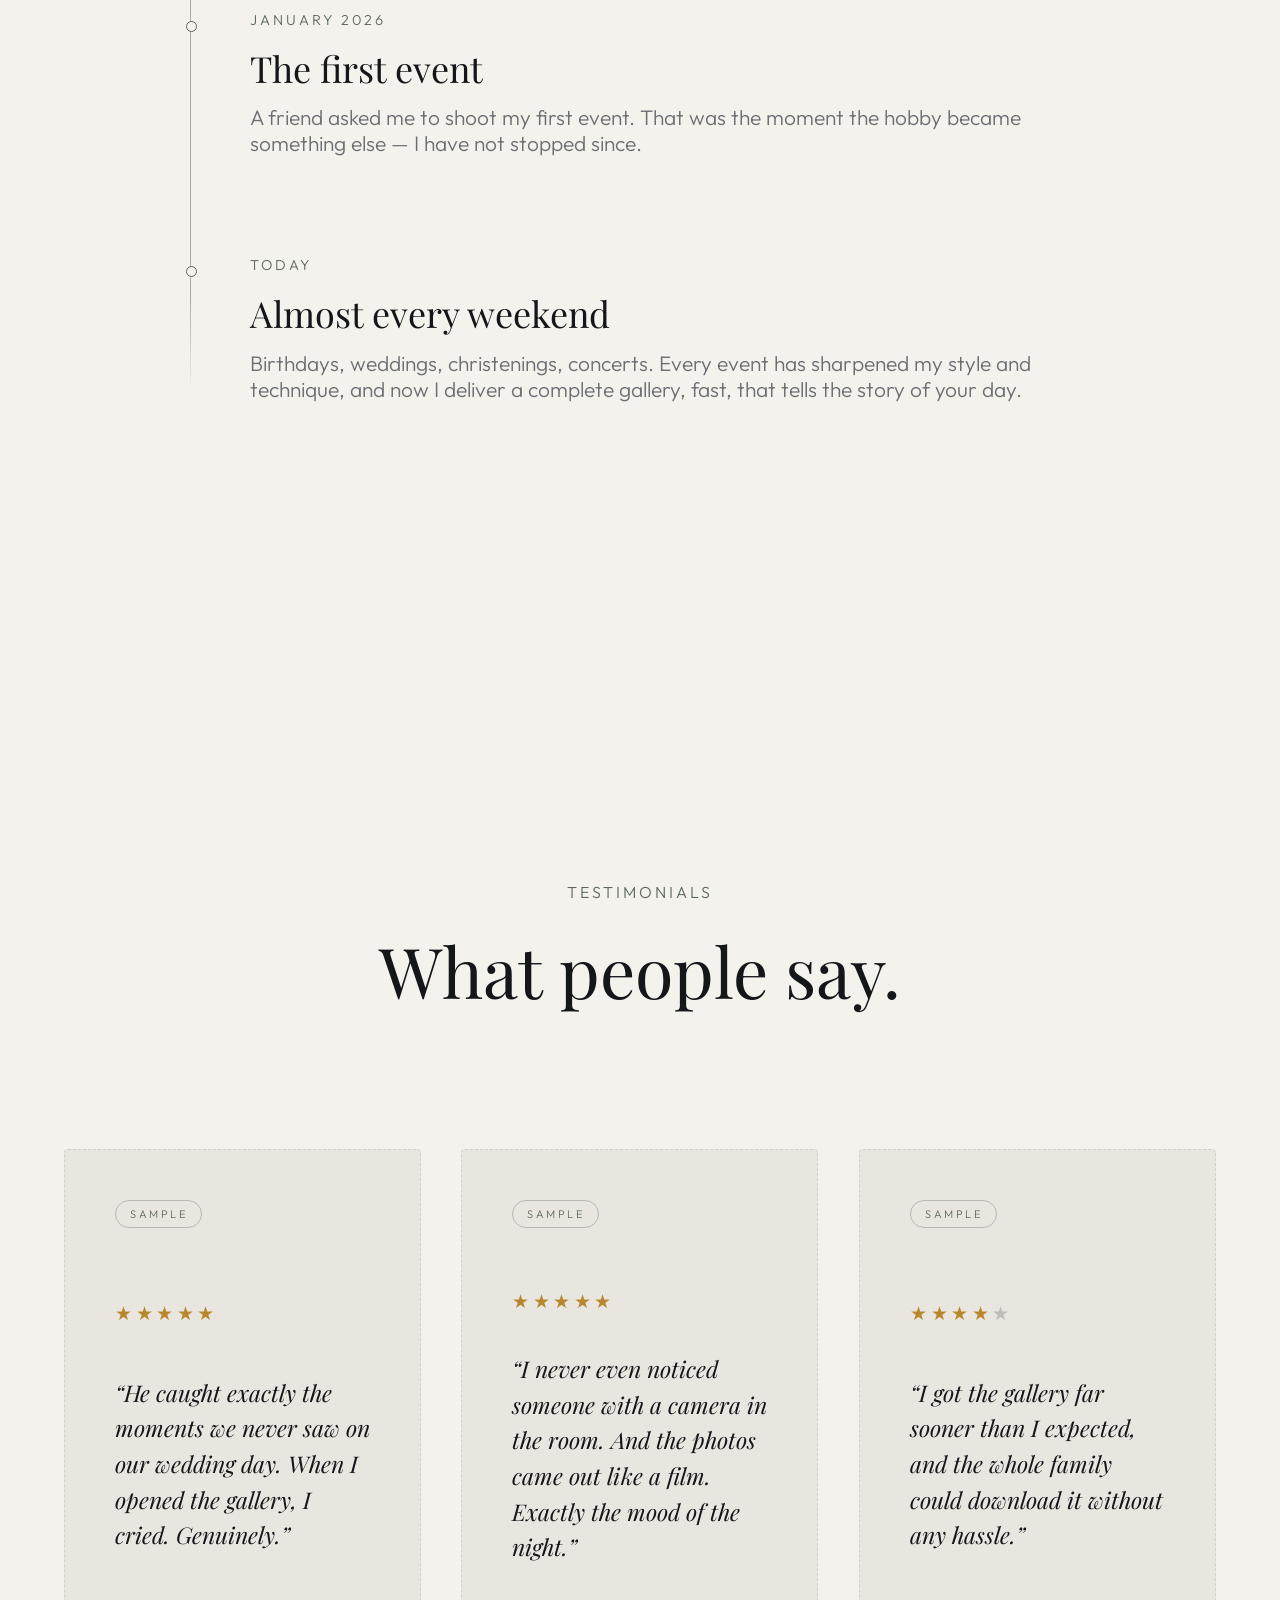
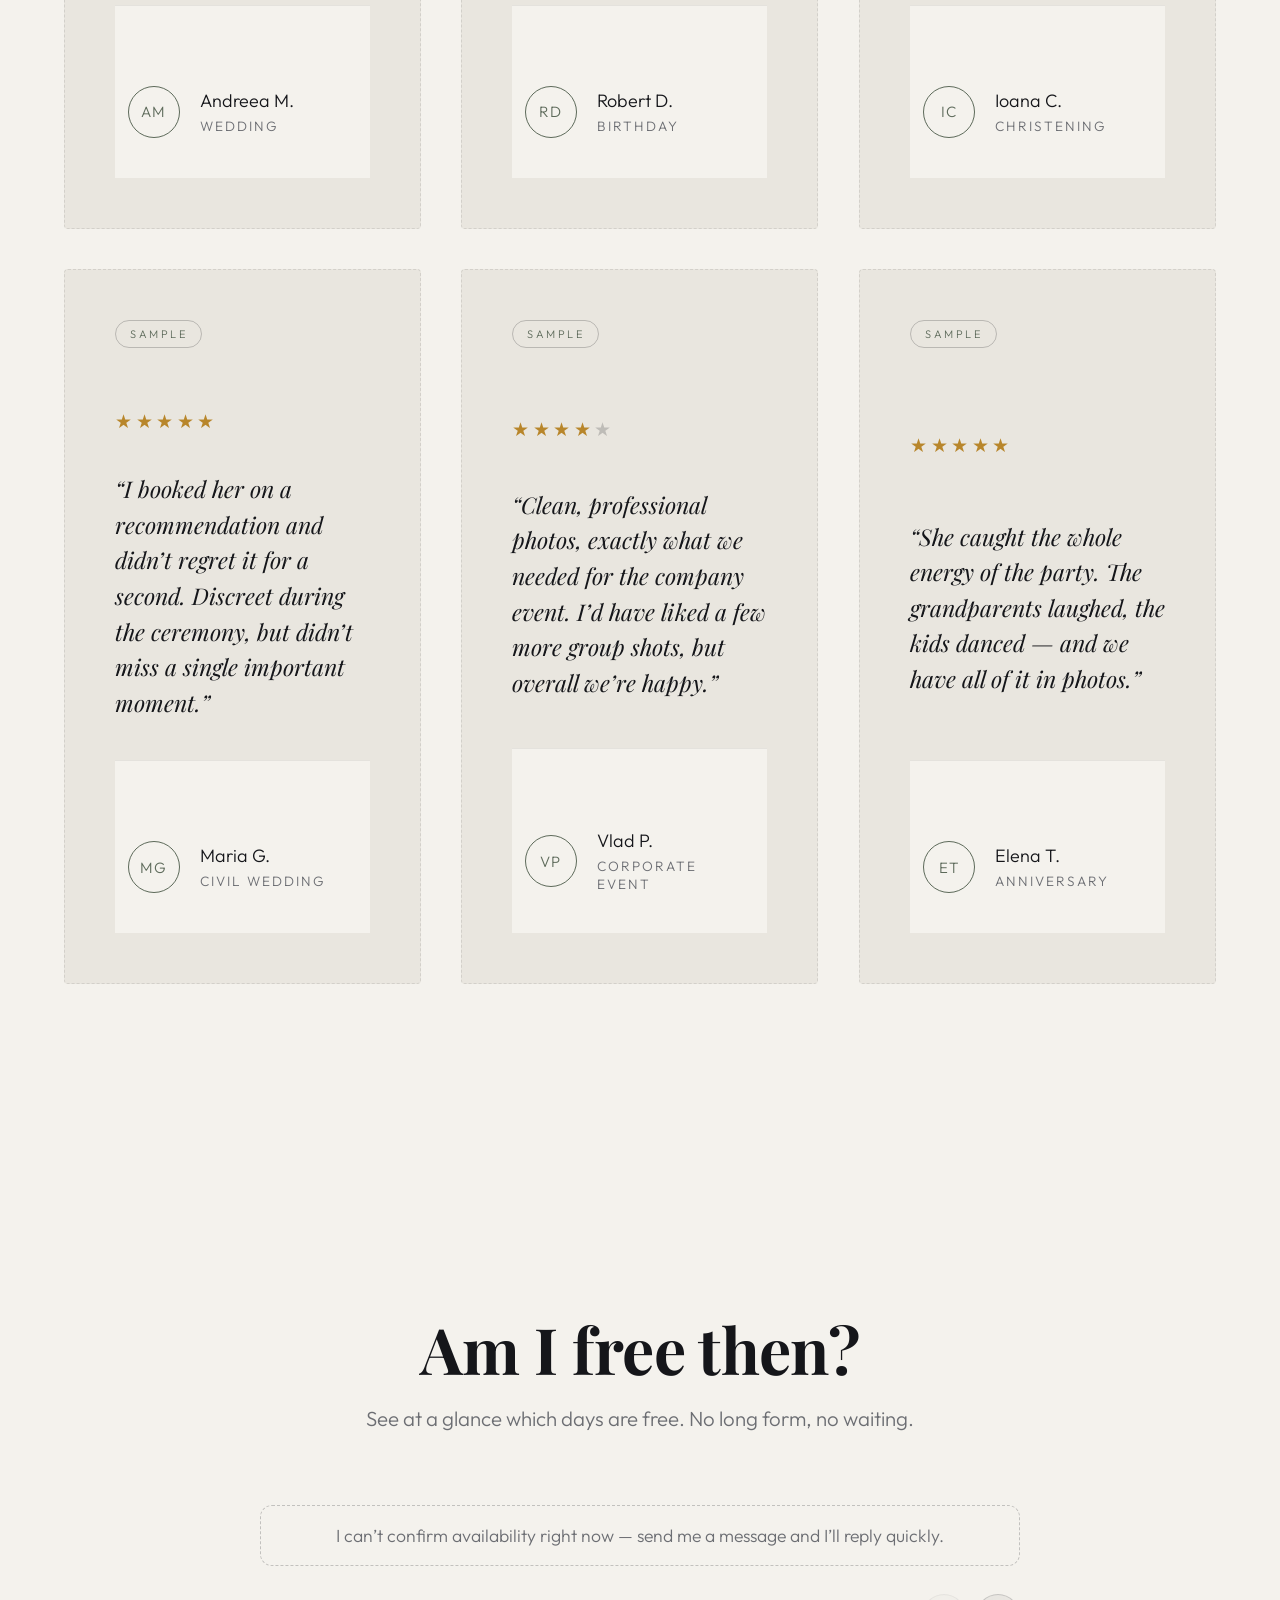
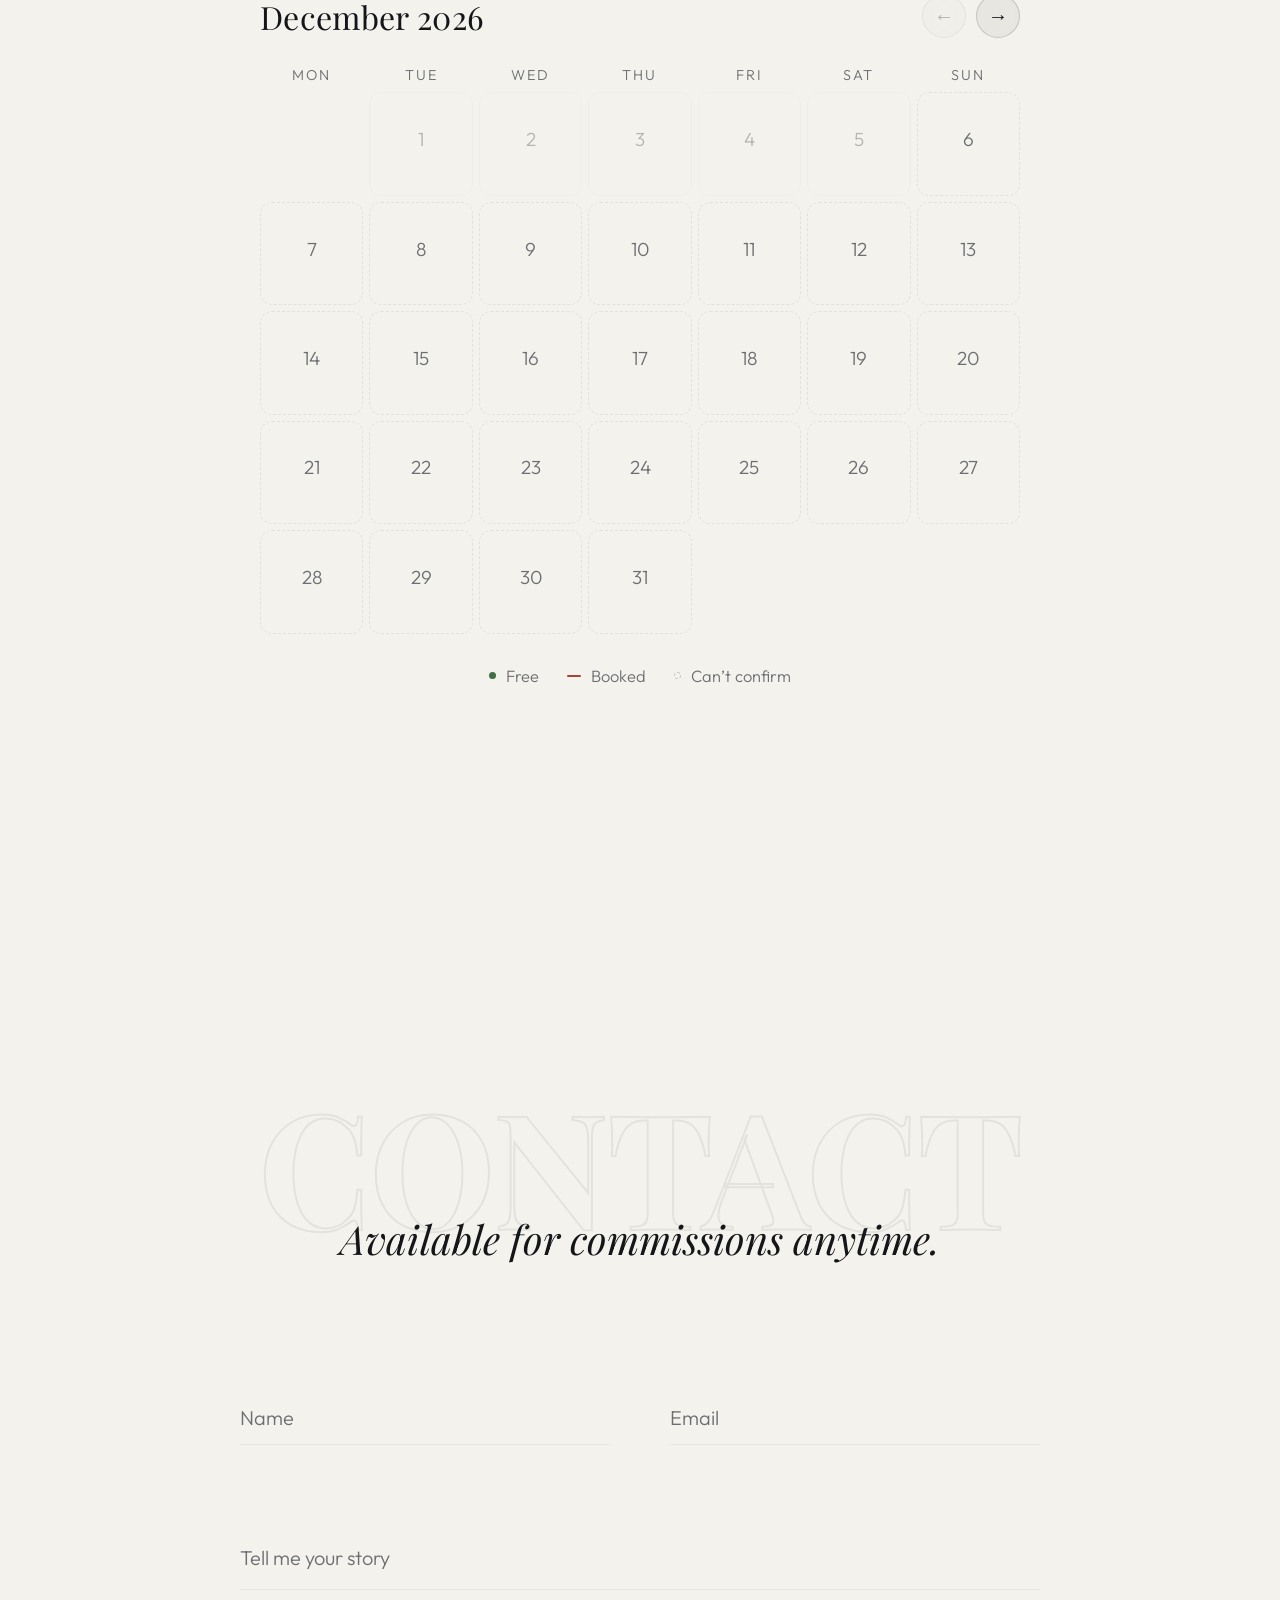
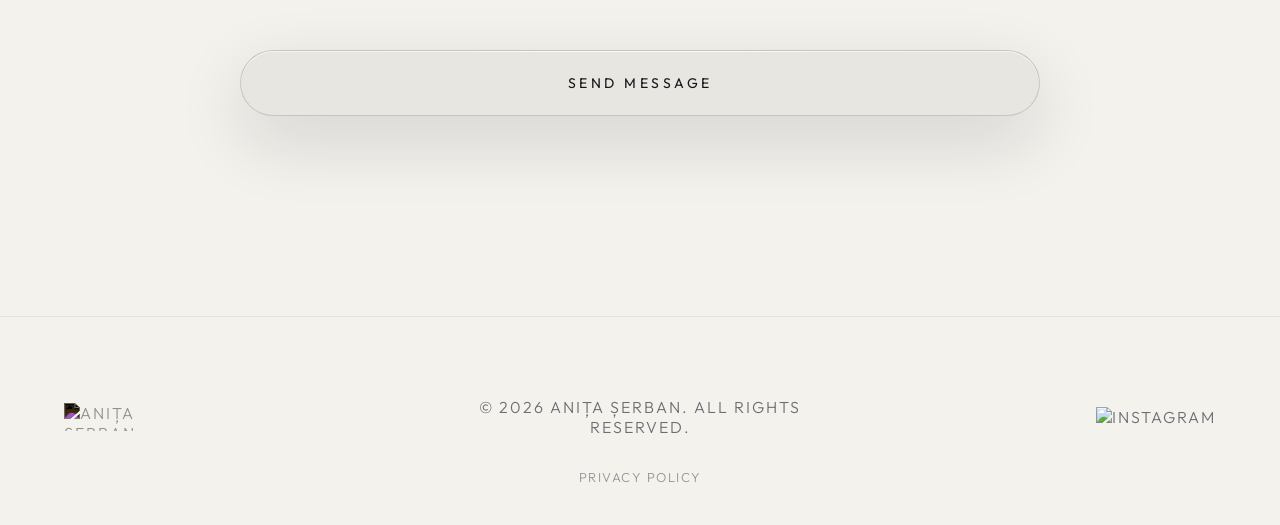
==== commit 08139329: "Pagina noua: Fotograf majorat Satu Mare Pagina statica /majorat-satu-mare.html (doar RO): cele 5 fil" ====
--- a/en/index.html
+++ b/en/index.html
@@ -332,6 +332,11 @@
                         <p data-i18n="why.3.body">Over 70 events — birthdays, weddings, christenings and concerts. I know where to stand, when to press the shutter, and how to stay out of your moment.</p>
                     </div>
                 </div>
+                <!-- Link spre pagina de majorate (2026-09-27) — pagina e doar in romana,
+                     deci href absolut: build_en.js nu il rescrie spre /en/. -->
+                <p class="fade-in" style="text-align:center;margin-top:5rem">
+                    <a href="/majorat-satu-mare.html" class="glass-btn magnetic" data-i18n="why.majorat">Planning an 18th birthday in Satu Mare? See the films and prices (in Romanian) →</a>
+                </p>
             </div>
         </section>
 
@@ -549,7 +554,7 @@
         </div>
     </div>
 
-    <script src="/i18n.js?v=29" defer></script>
+    <script src="/i18n.js?v=30" defer></script>
     <script src="/availability.js?v=7" defer></script>
     <script src="/script.js?v=56" defer></script>
 </body>
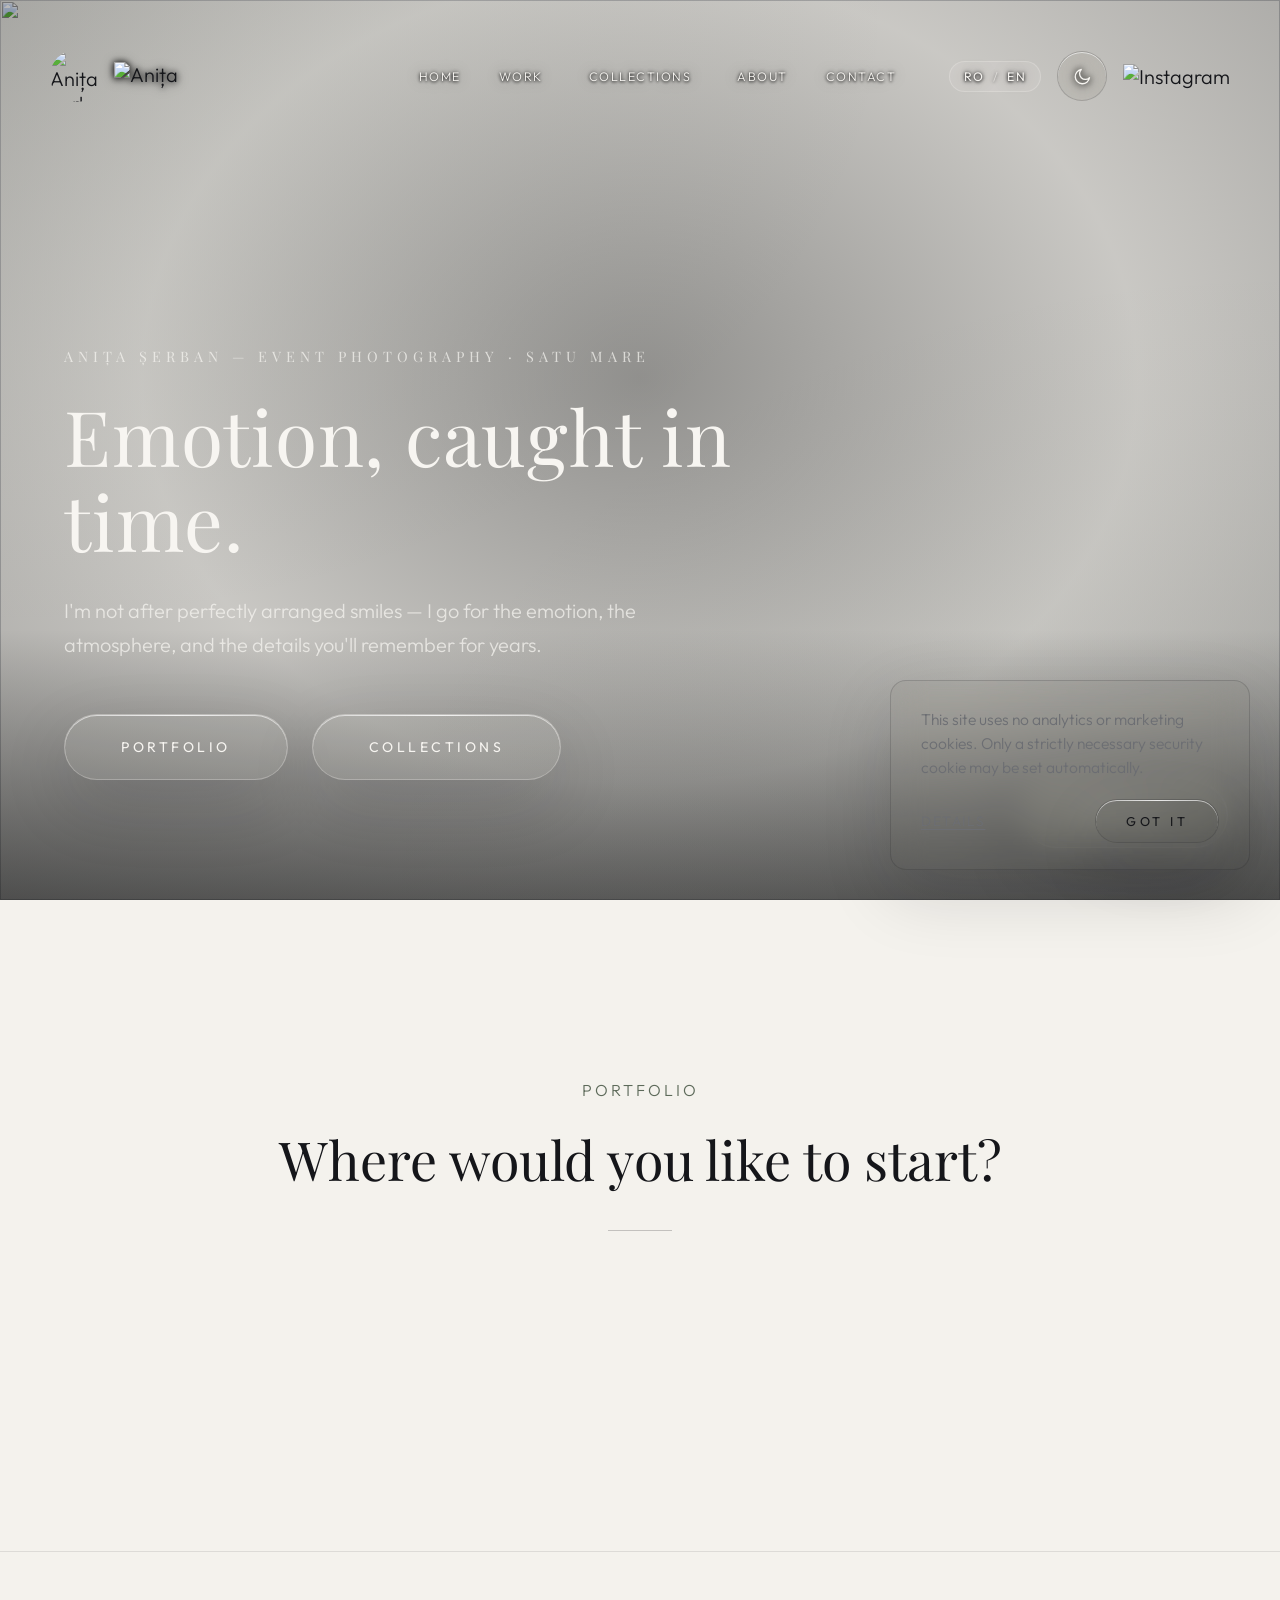
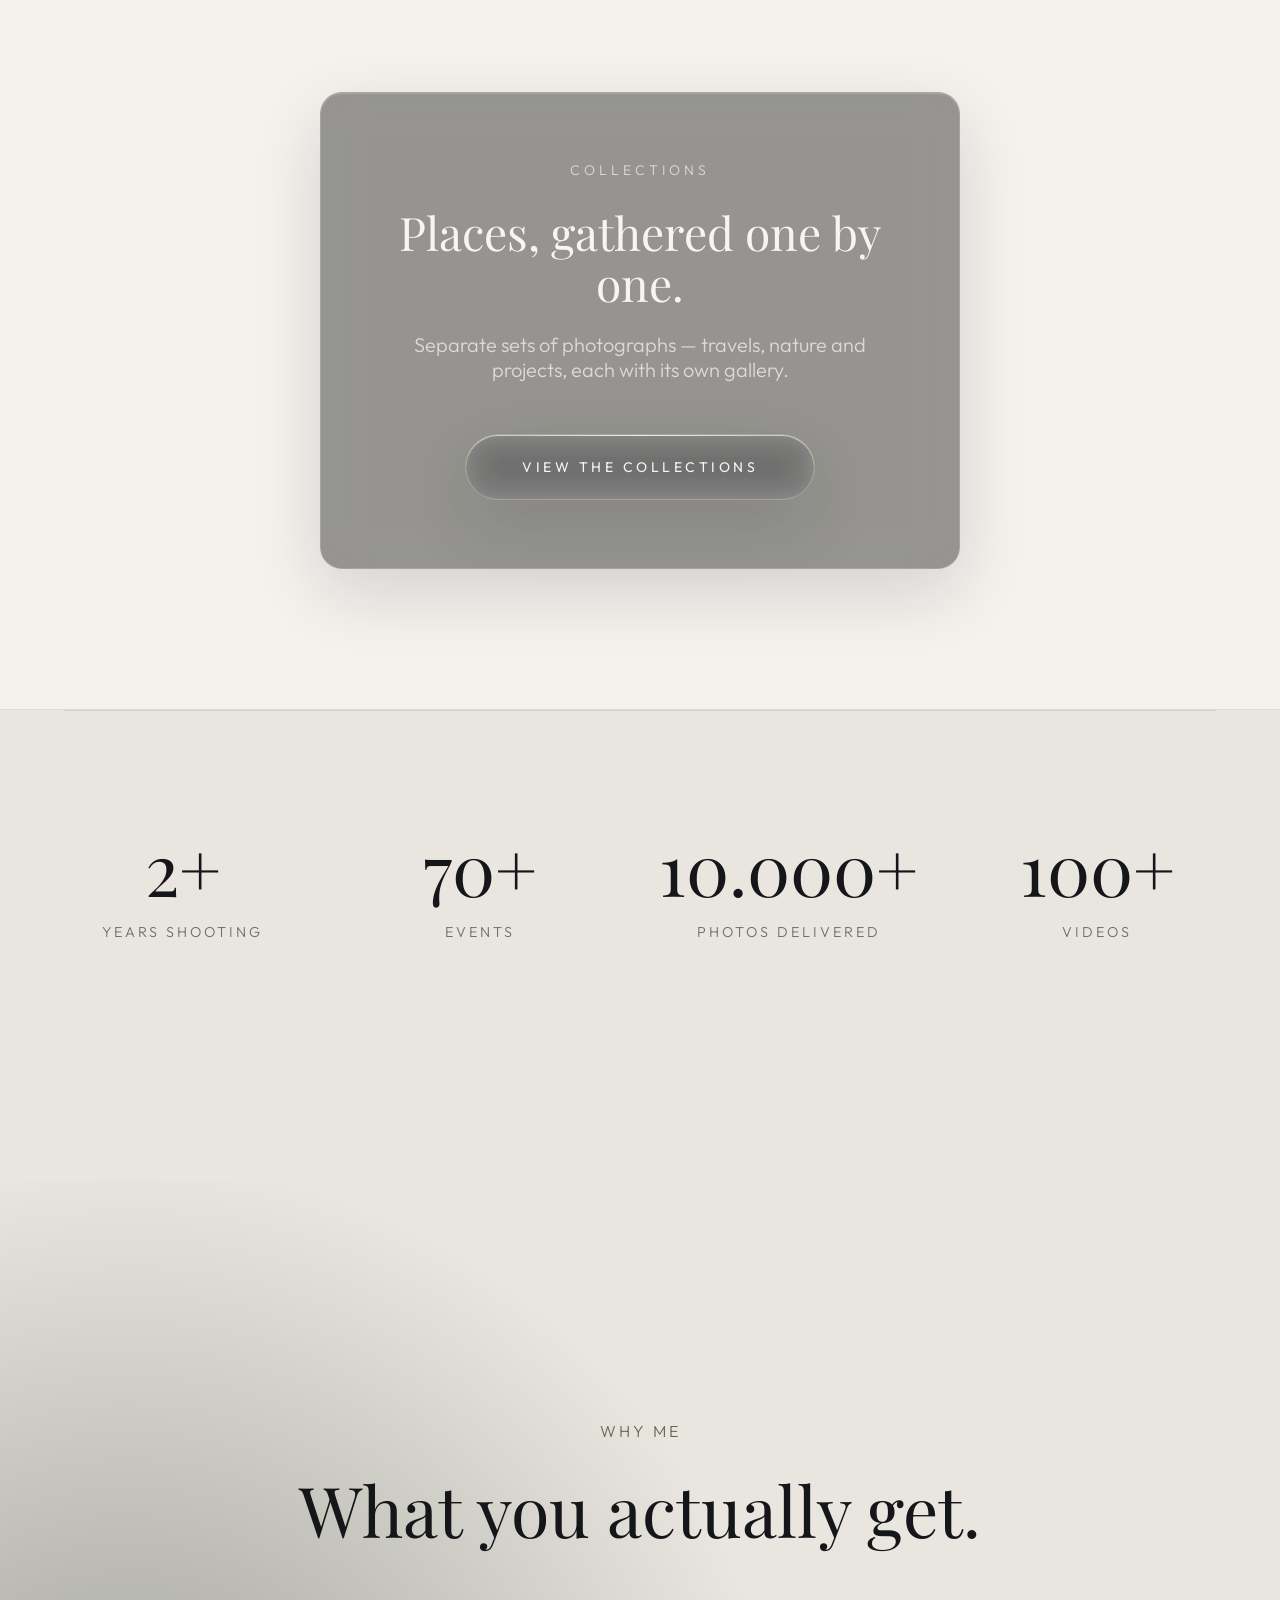
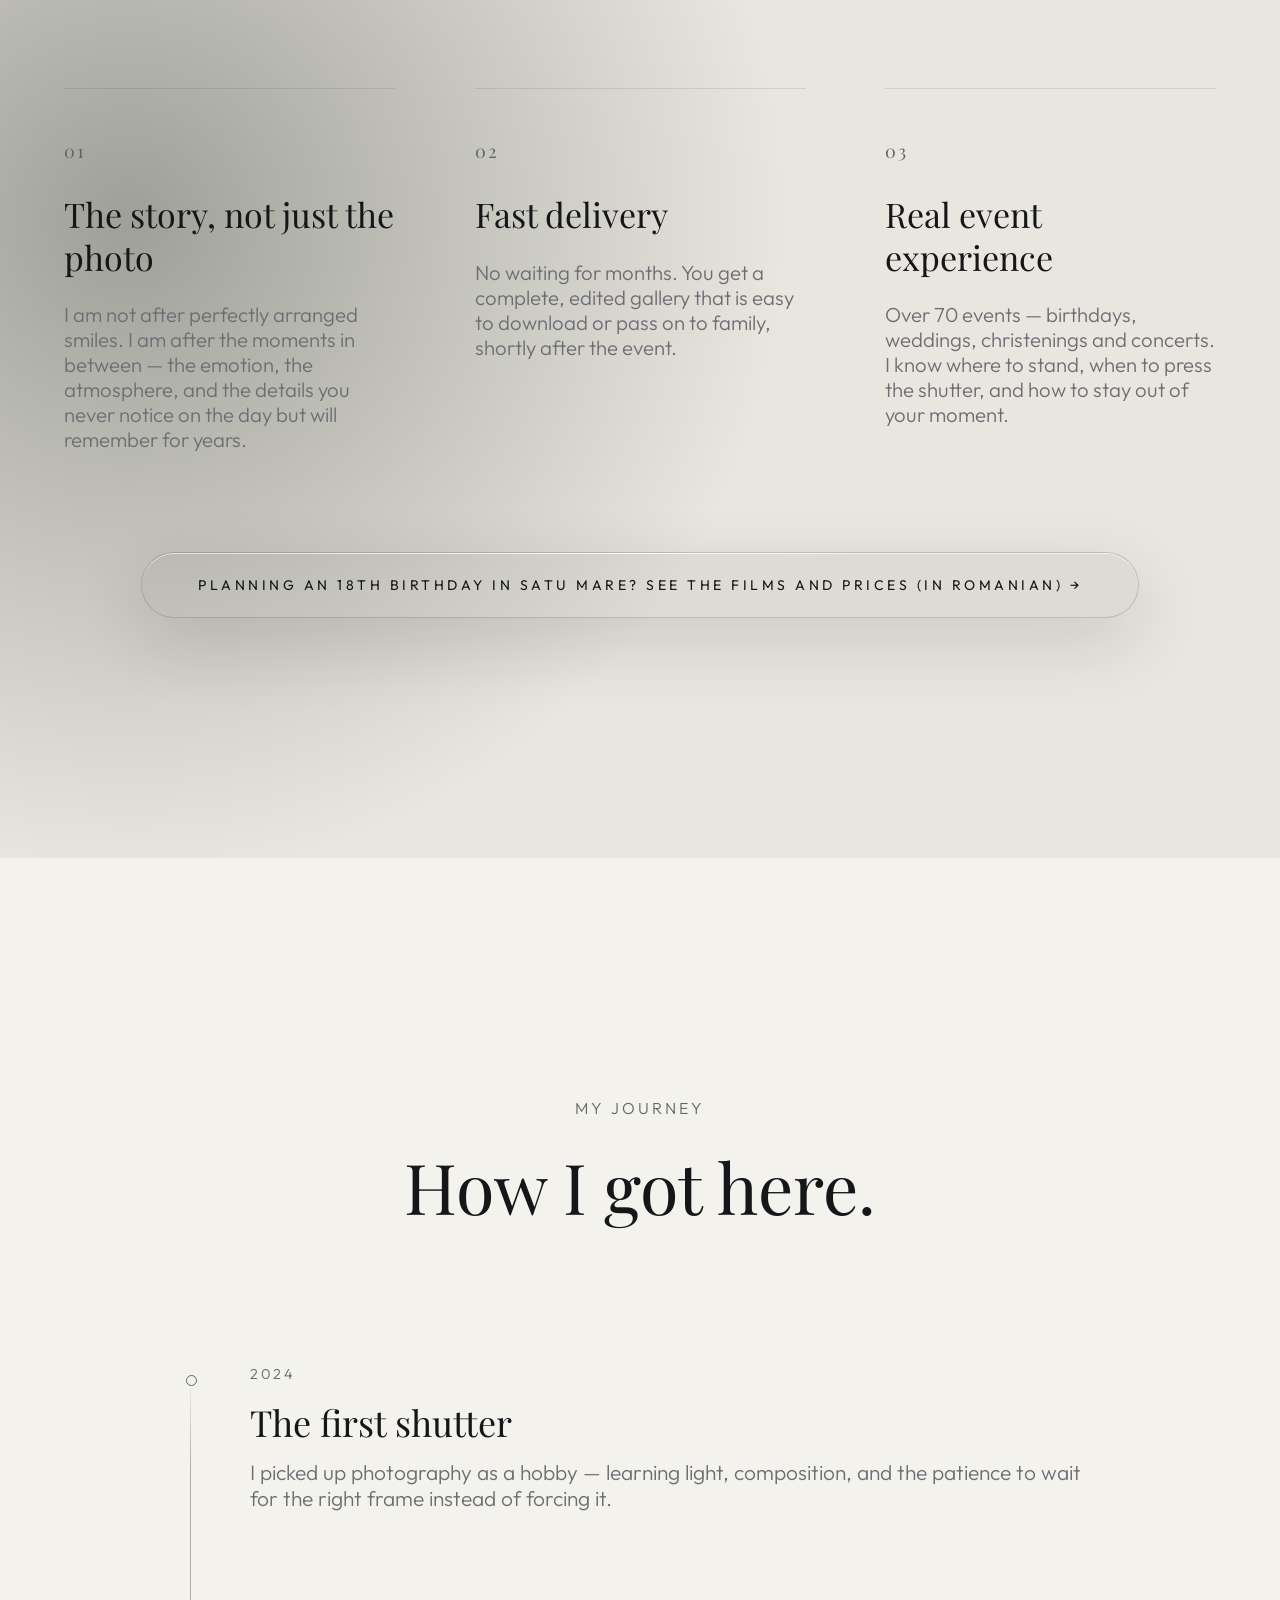
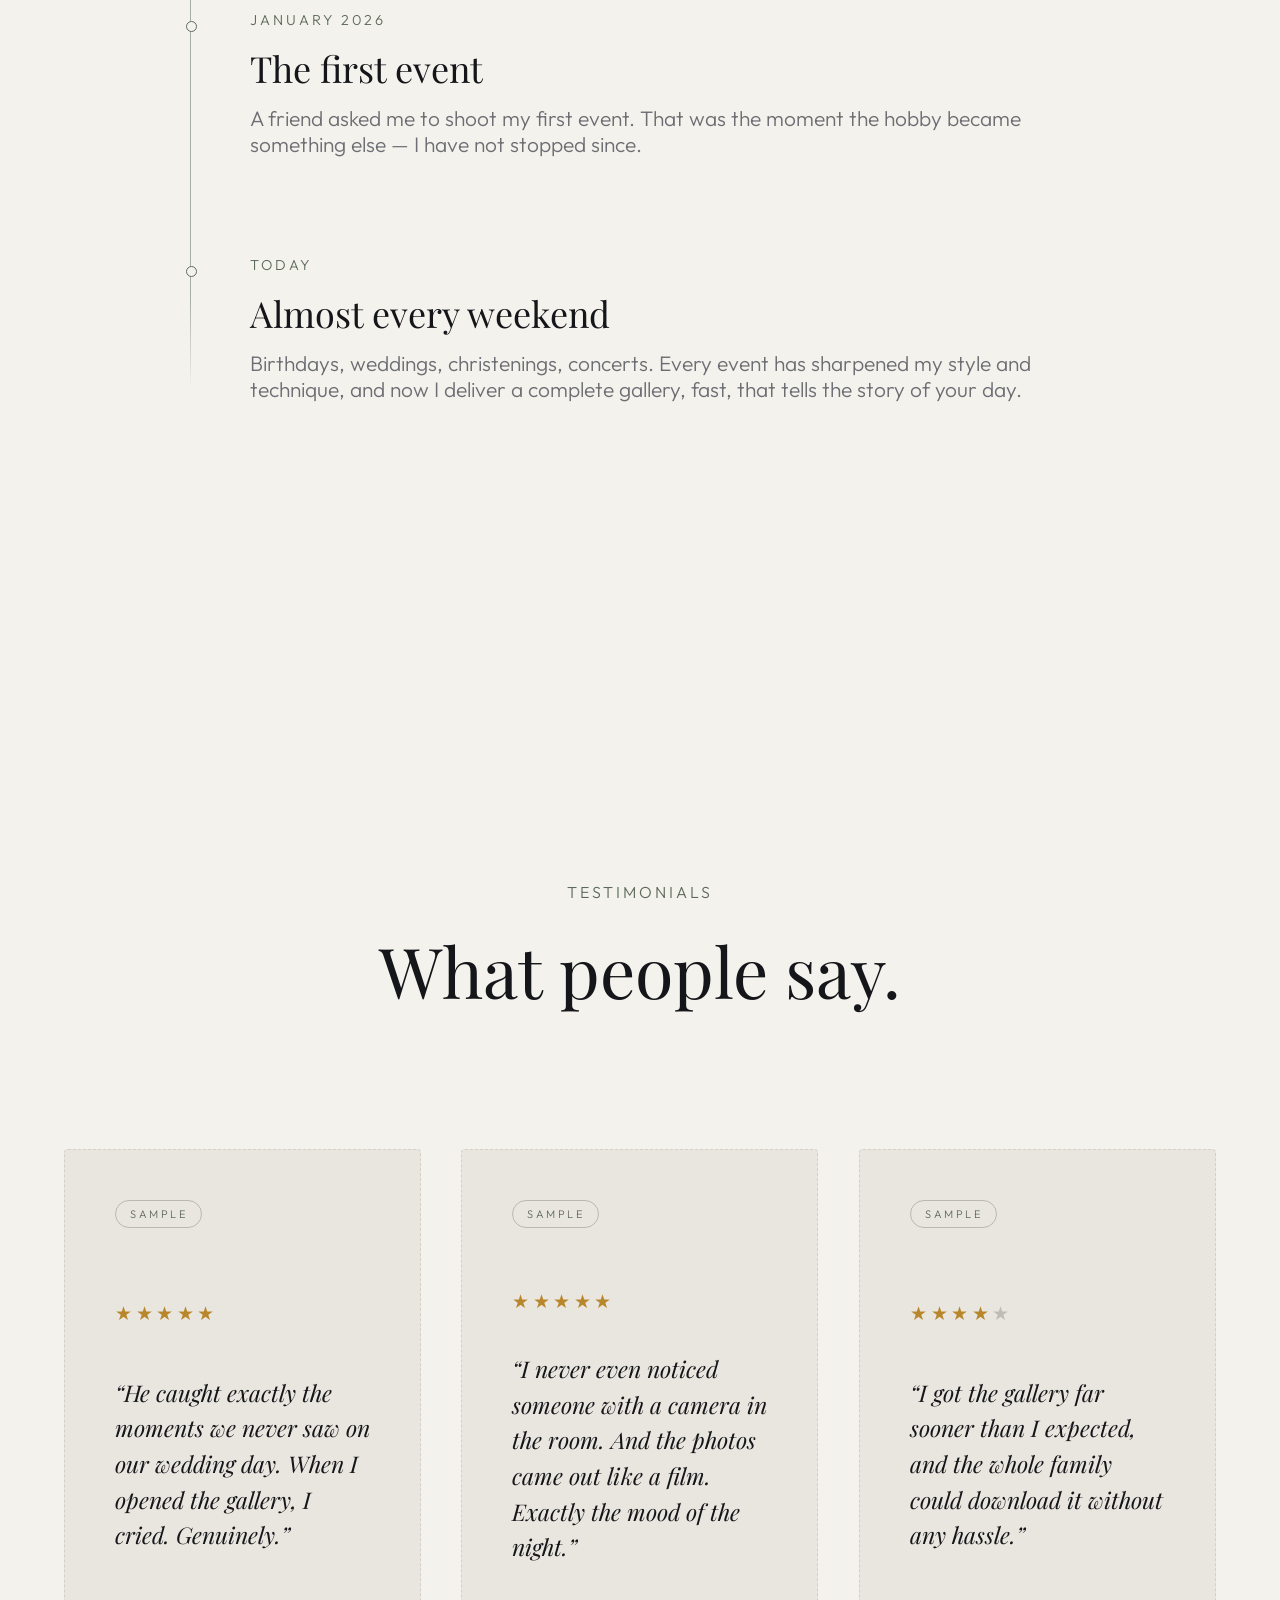
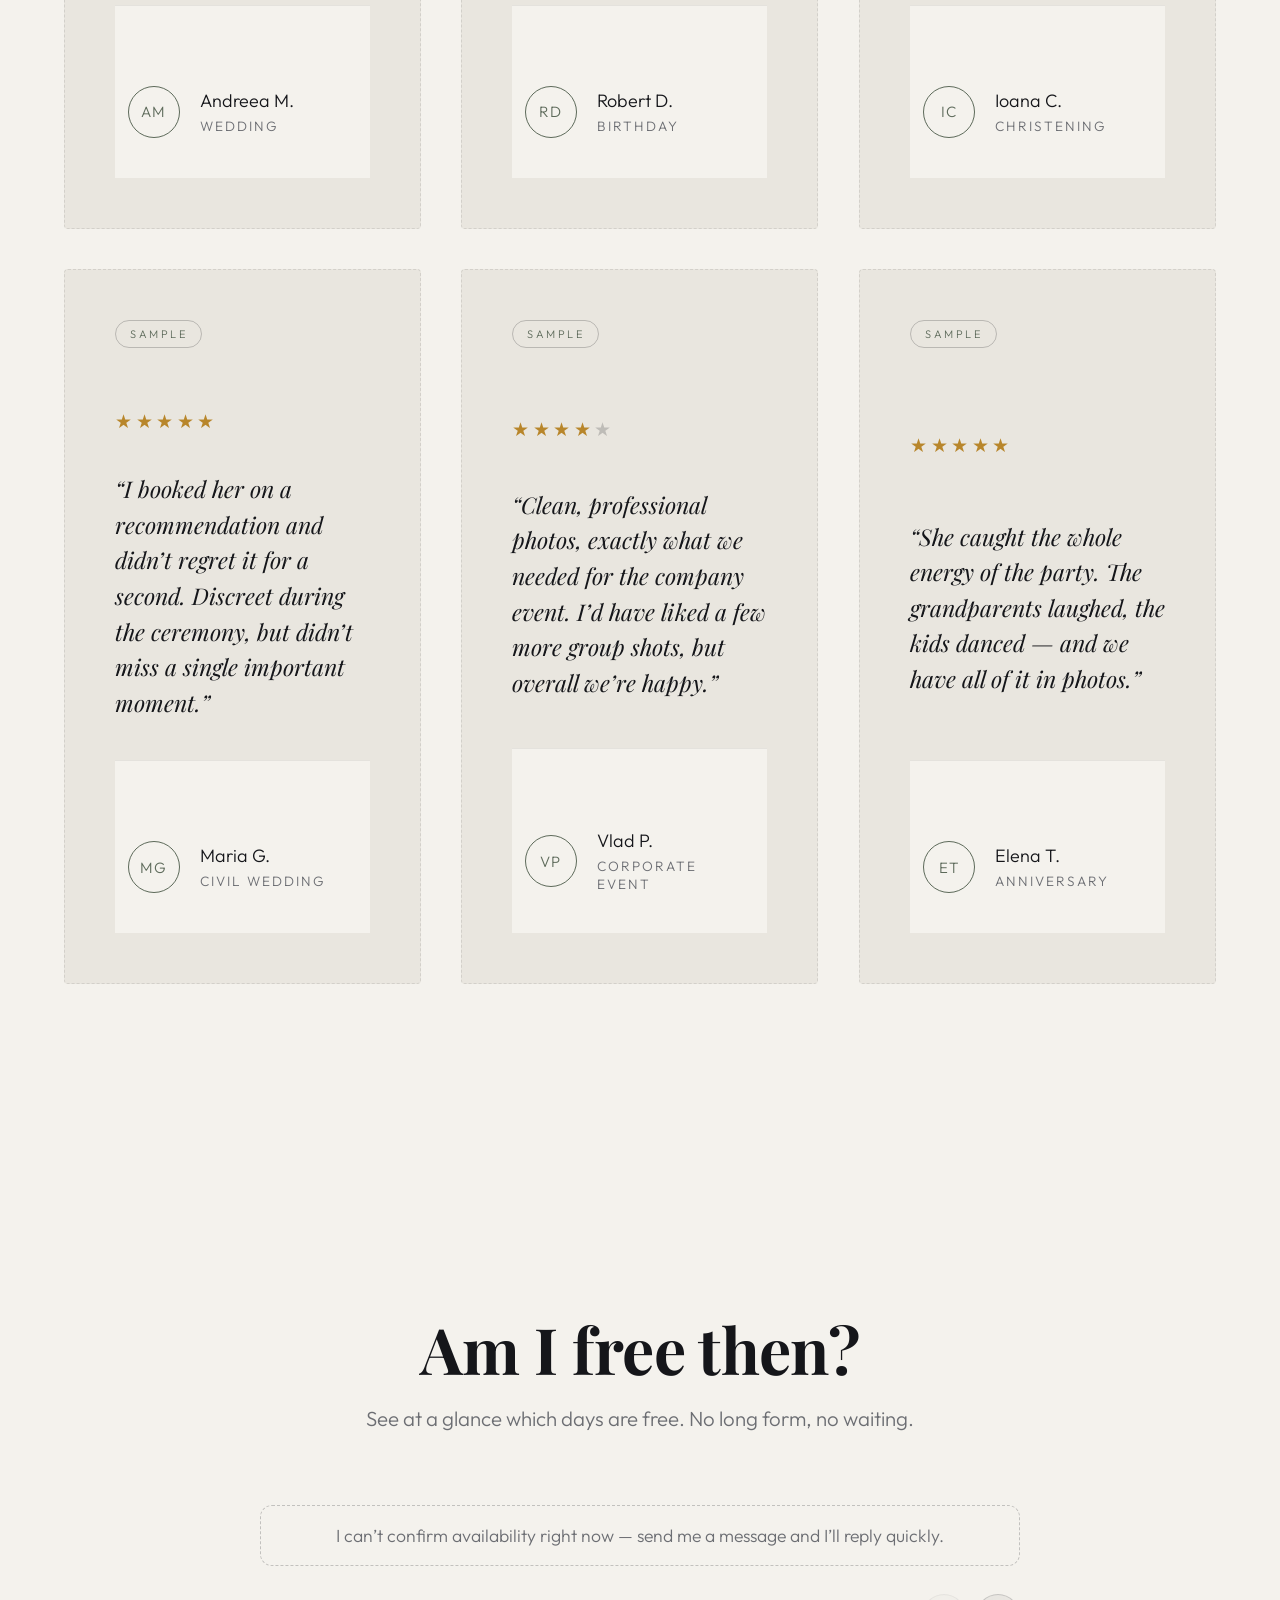
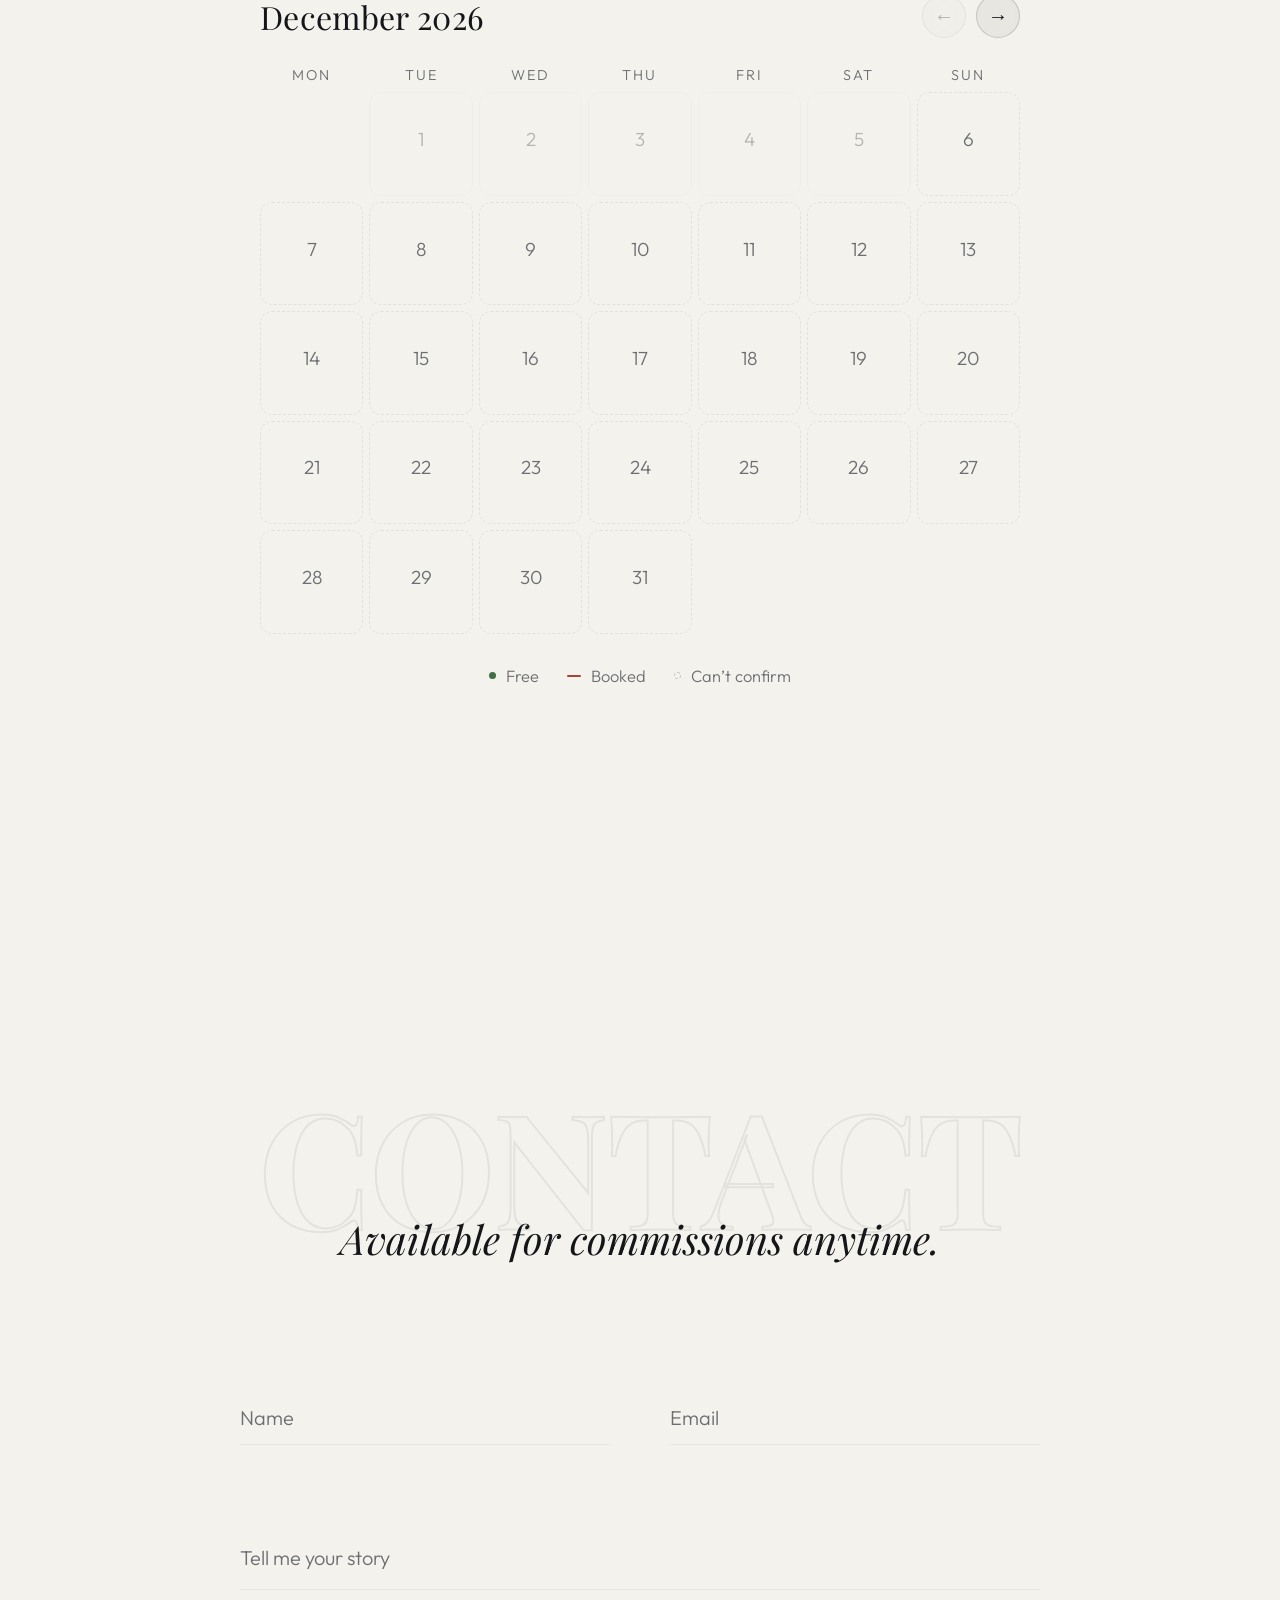
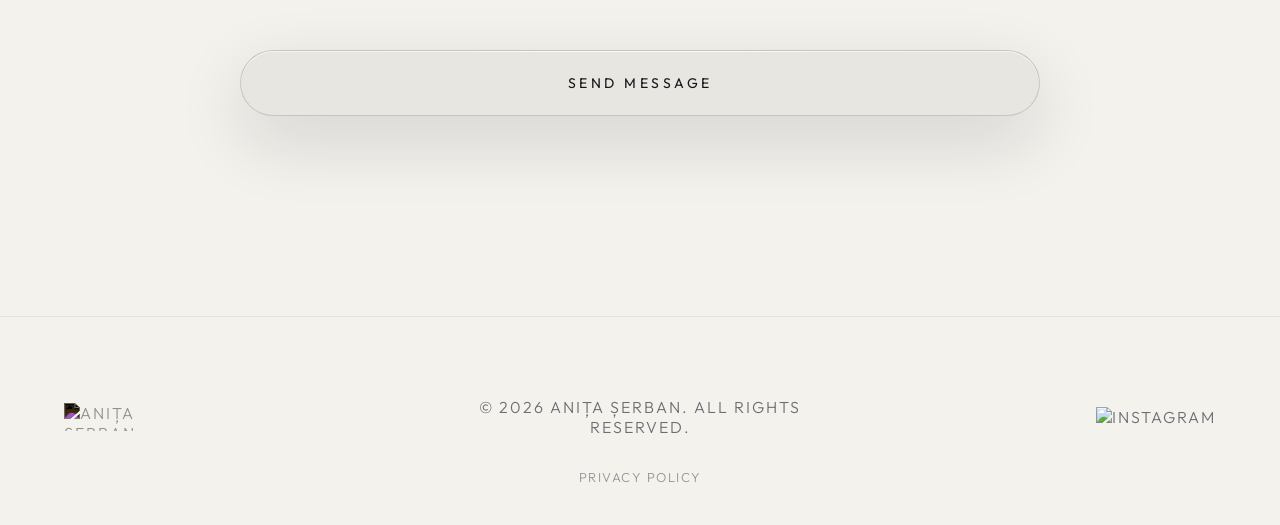
==== commit d57896b5: "SEO: Satu Mare pe prima pagina (titlu, descriere, H1, areaServed) Titlul, descrierea si H1-ul primei" ====
--- a/en/index.html
+++ b/en/index.html
@@ -8,9 +8,9 @@
     <meta http-equiv="Cache-Control" content="no-cache, no-store, must-revalidate">
     <meta http-equiv="Pragma" content="no-cache">
     <meta http-equiv="Expires" content="0">
-    <title>Anița Șerban Photography | Event Photographer</title>
+    <title>Event Photographer in Satu Mare — weddings, christenings, birthdays | Anița Șerban</title>
     <meta name="description"
-        content="Photographing events and special moments — weddings, christenings, birthdays and concerts. Complete galleries, delivered fast, telling the story of your day.">
+        content="Event photographer in Satu Mare, Romania — weddings, christenings, birthdays and concerts. Complete galleries, delivered fast, telling the story of your day.">
     <link rel="canonical" href="https://serban-photo.com/en/">
     <link rel="alternate" hreflang="ro" href="https://serban-photo.com/">
     <link rel="alternate" hreflang="en" href="https://serban-photo.com/en/">
@@ -53,11 +53,21 @@
                 "image": "https://serban-photo.com/assets/hero.webp",
                 "logo": "https://serban-photo.com/assets/logo.svg",
                 "url": "https://serban-photo.com/",
-                "description": "Fotograf de eveniment în România — nunți, botezuri, majorate și concerte. Peste 70 de evenimente fotografiate, galerii complete livrate rapid.",
-                "areaServed": {
-                    "@type": "Country",
-                    "name": "Romania"
-                },
+                "description": "Fotograf de eveniment în Satu Mare, România — nunți, botezuri, majorate și concerte. Peste 70 de evenimente fotografiate, galerii complete livrate rapid.",
+                "areaServed": [
+                    {
+                        "@type": "City",
+                        "name": "Satu Mare"
+                    },
+                    {
+                        "@type": "AdministrativeArea",
+                        "name": "Județul Satu Mare"
+                    },
+                    {
+                        "@type": "Country",
+                        "name": "Romania"
+                    }
+                ],
                 "knowsLanguage": [
                     "ro",
                     "en"
@@ -112,18 +122,18 @@
 
     <meta property="og:type" content="website">
     <meta property="og:site_name" content="Anița Șerban Photography">
-    <meta property="og:title" content="Anița Șerban Photography | Event Photographer">
+    <meta property="og:title" content="Event Photographer in Satu Mare — weddings, christenings, birthdays | Anița Șerban">
     <meta property="og:description"
-        content="Fotograf de evenimente și momente speciale — nunți, botezuri, majorate și concerte. Galerii complete, livrate rapid, care spun povestea zilei tale.">
+        content="Fotograf de evenimente în Satu Mare — nunți, botezuri, majorate și concerte. Galerii complete, livrate rapid, care spun povestea zilei tale.">
     <meta property="og:url" content="https://serban-photo.com/en/">
     <meta property="og:locale" content="en">
     <meta property="og:image" content="https://serban-photo.com/assets/hero.webp">
     <meta property="og:image:alt" content="Anița Șerban Photography">
 
     <meta name="twitter:card" content="summary_large_image">
-    <meta name="twitter:title" content="Anița Șerban Photography | Event Photographer">
+    <meta name="twitter:title" content="Event Photographer in Satu Mare — weddings, christenings, birthdays | Anița Șerban">
     <meta name="twitter:description"
-        content="Fotograf de evenimente și momente speciale — nunți, botezuri, majorate și concerte. Galerii complete, livrate rapid, care spun povestea zilei tale.">
+        content="Fotograf de evenimente în Satu Mare — nunți, botezuri, majorate și concerte. Galerii complete, livrate rapid, care spun povestea zilei tale.">
     <meta name="twitter:image" content="https://serban-photo.com/assets/hero.webp">
 
     <!-- Tema se aplica INAINTE de randare, ca sa nu apara un flash de culoare gresita -->
@@ -239,7 +249,7 @@
         </div>
         <div class="hero-scrim"></div>
 
-        <h1 class="landing-eyebrow rise-in" data-i18n="landing.eyebrow">Anița Șerban — Event Photography · Romania</h1>
+        <h1 class="landing-eyebrow rise-in" data-i18n="landing.eyebrow">Anița Șerban — Event Photography · Satu Mare</h1>
         <h2 class="landing-headline rise-in d1" data-i18n="landing.headline">Emotion, caught in time.</h2>
         <p class="landing-bio rise-in d2" data-i18n="landing.bio">I'm not after perfectly arranged smiles — I go for the emotion, the atmosphere, and the details you'll remember for years.</p>
         <div class="landing-cta-row rise-in d3">
@@ -554,7 +564,7 @@
         </div>
     </div>
 
-    <script src="/i18n.js?v=30" defer></script>
+    <script src="/i18n.js?v=31" defer></script>
     <script src="/availability.js?v=7" defer></script>
     <script src="/script.js?v=56" defer></script>
 </body>
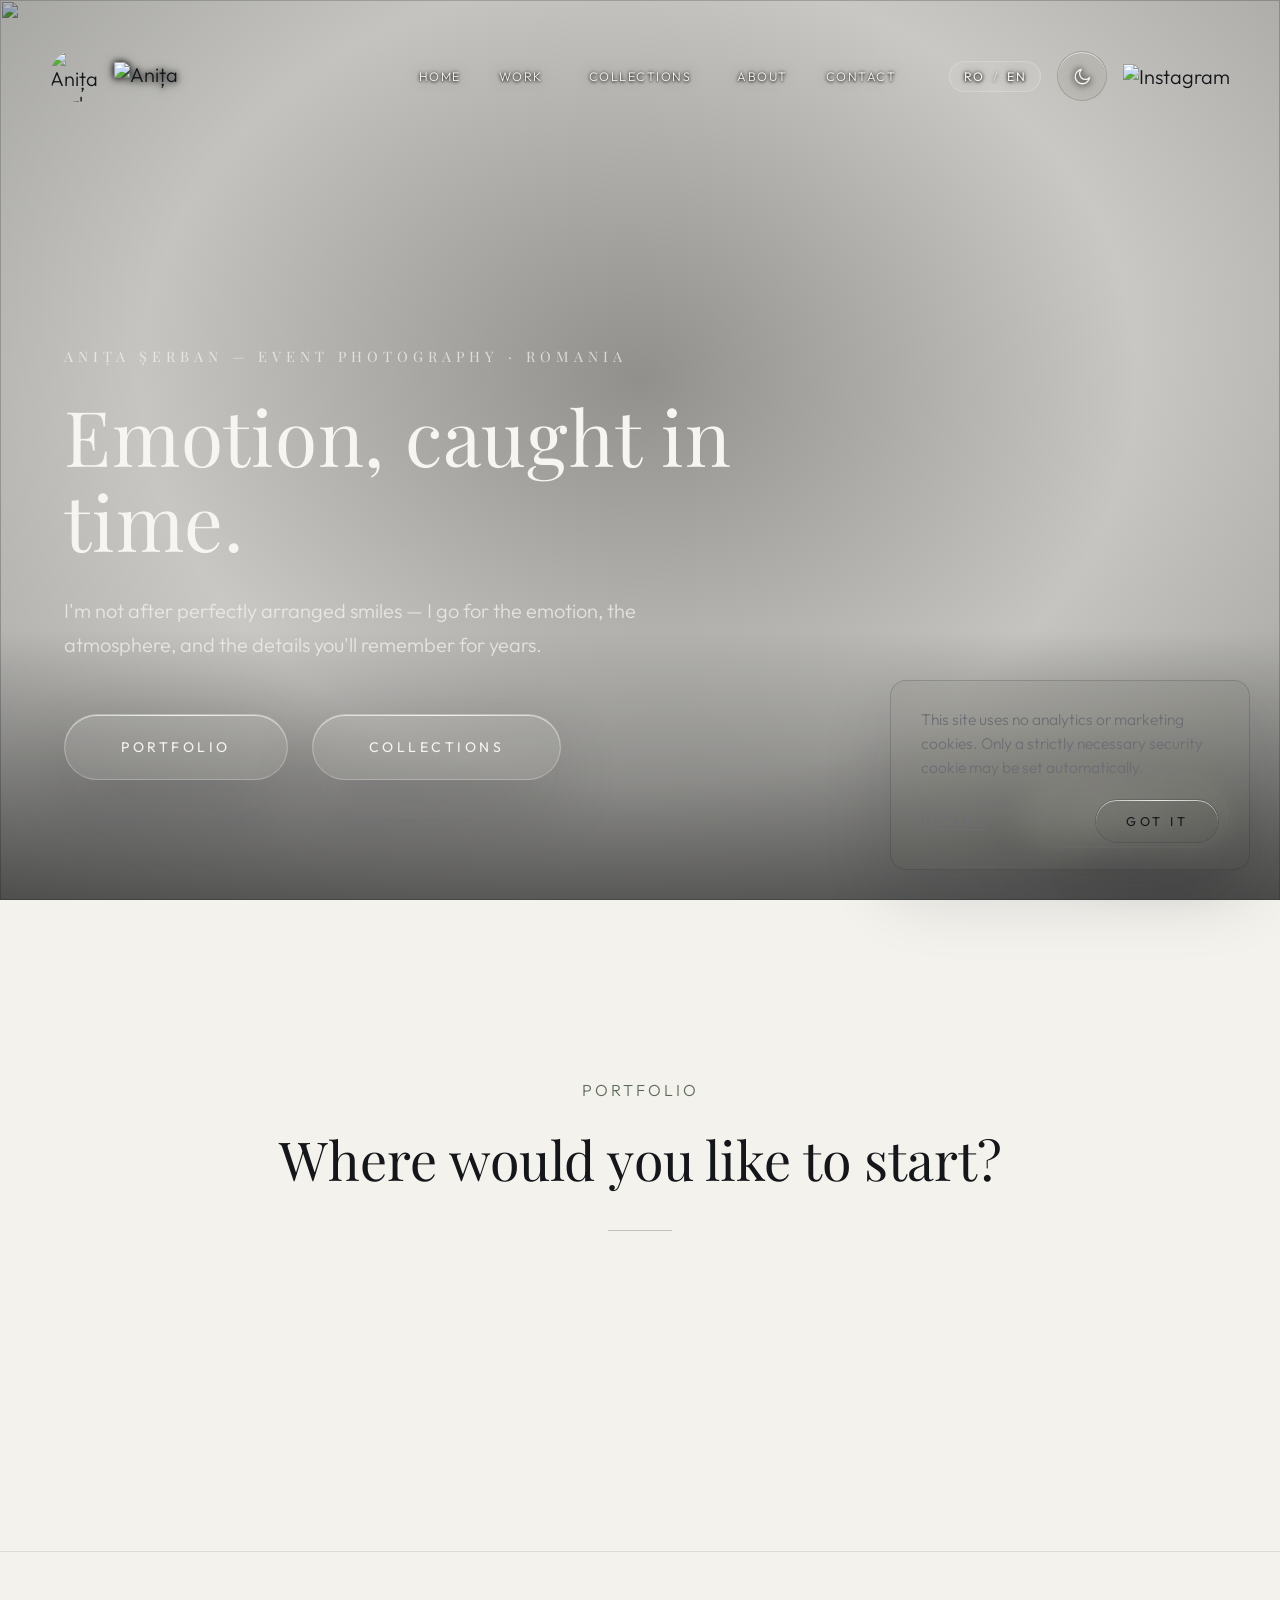
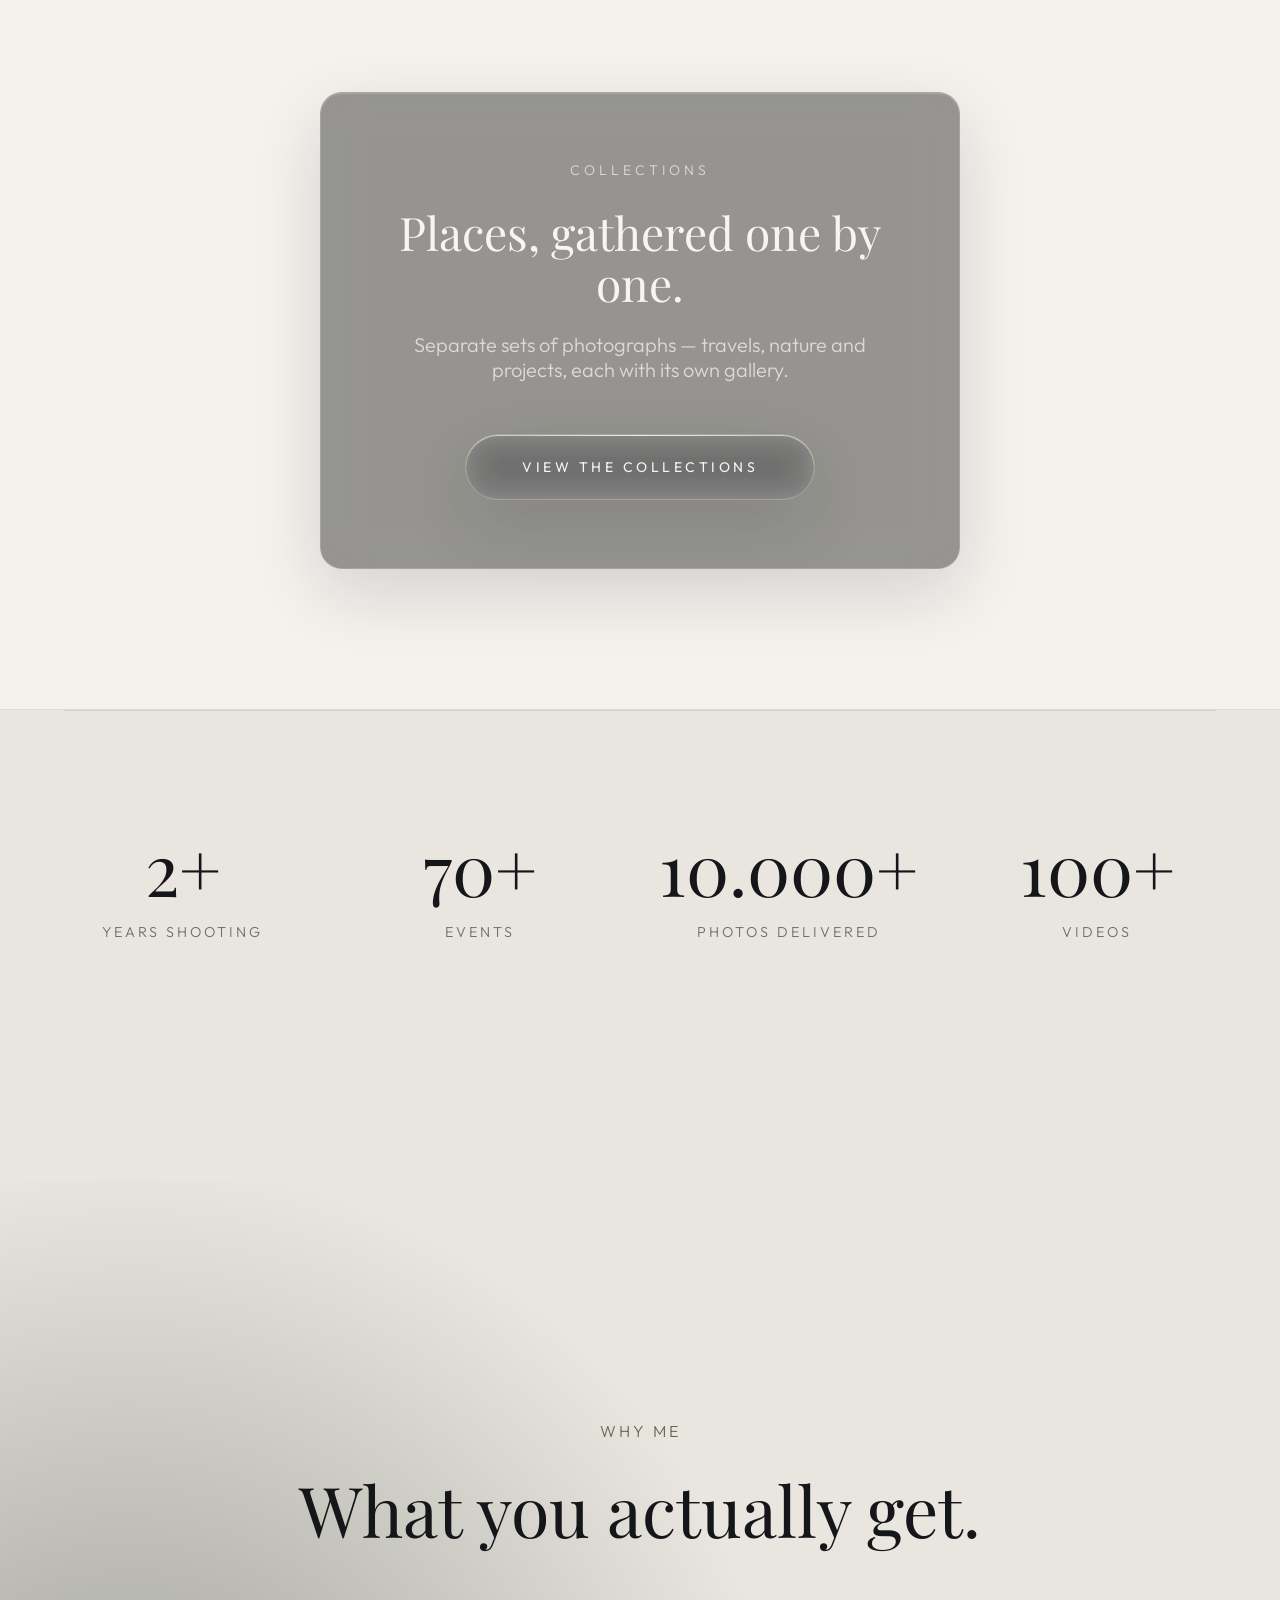
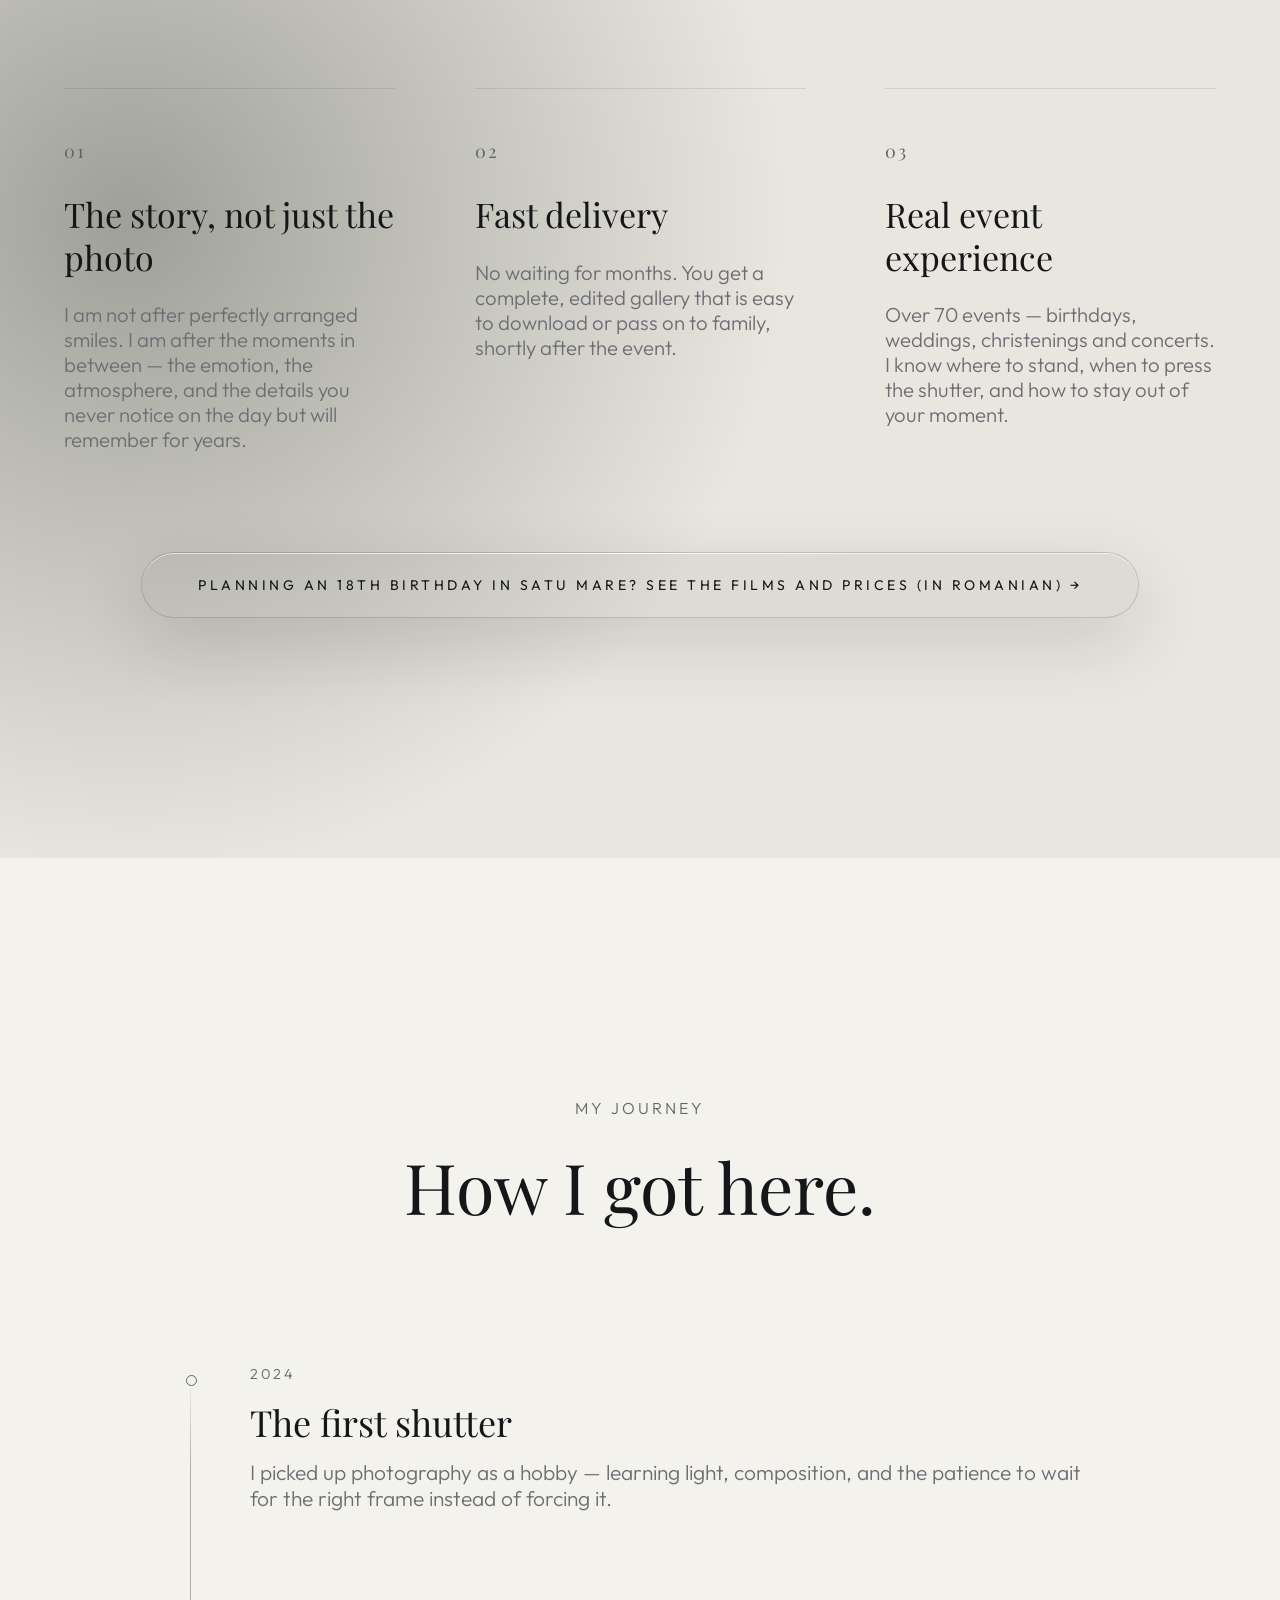
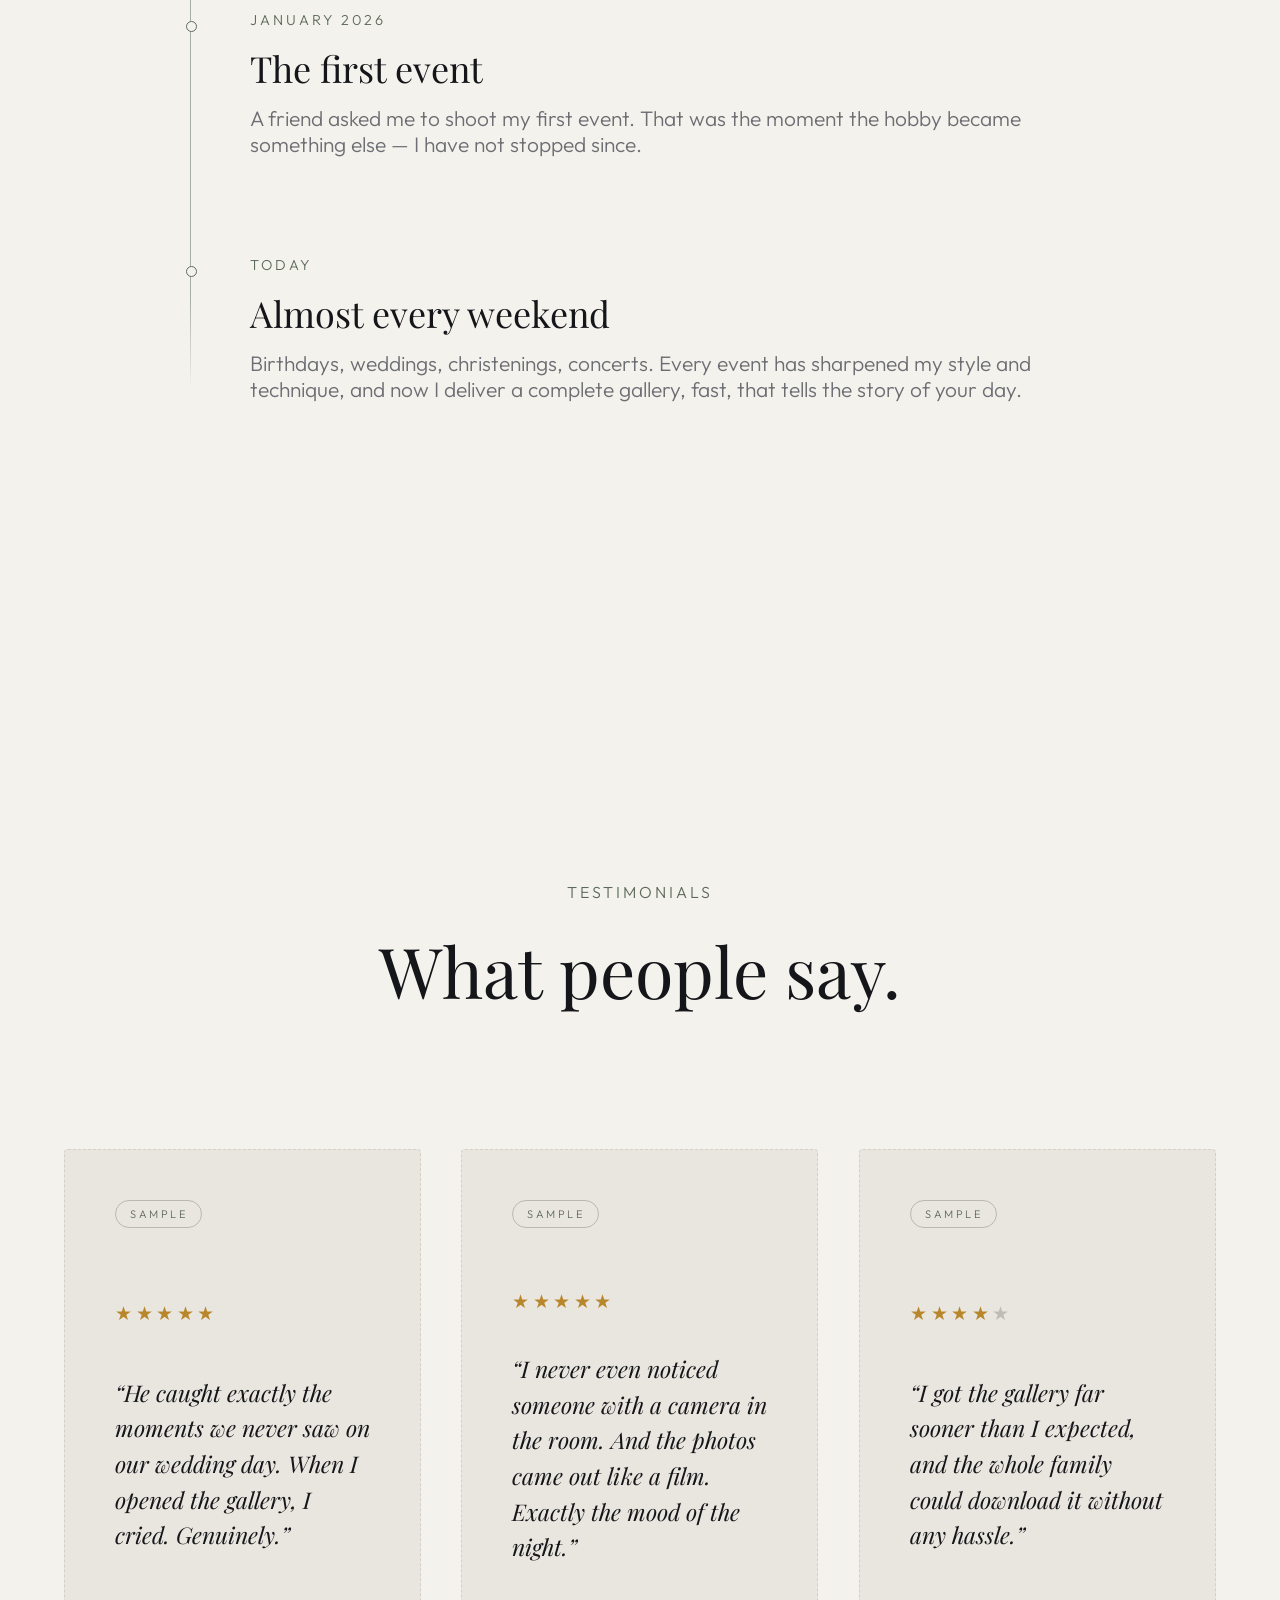
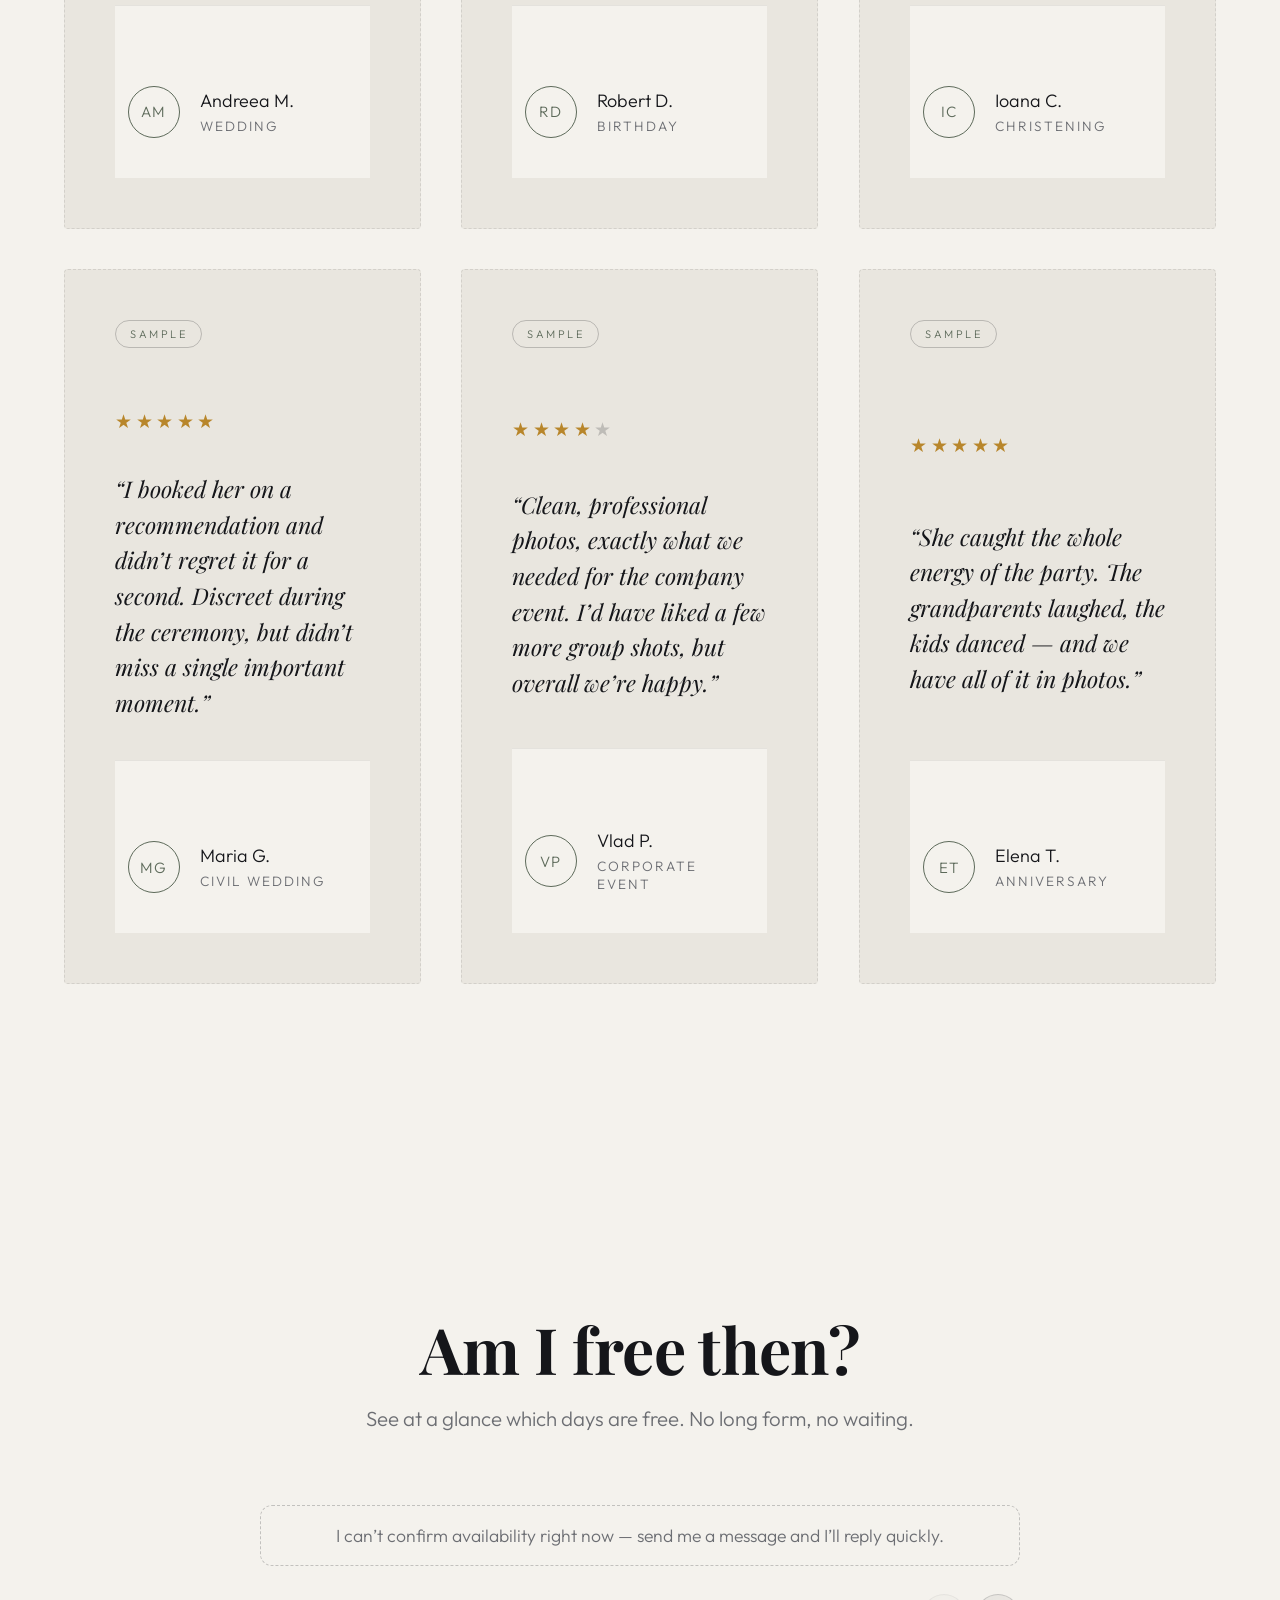
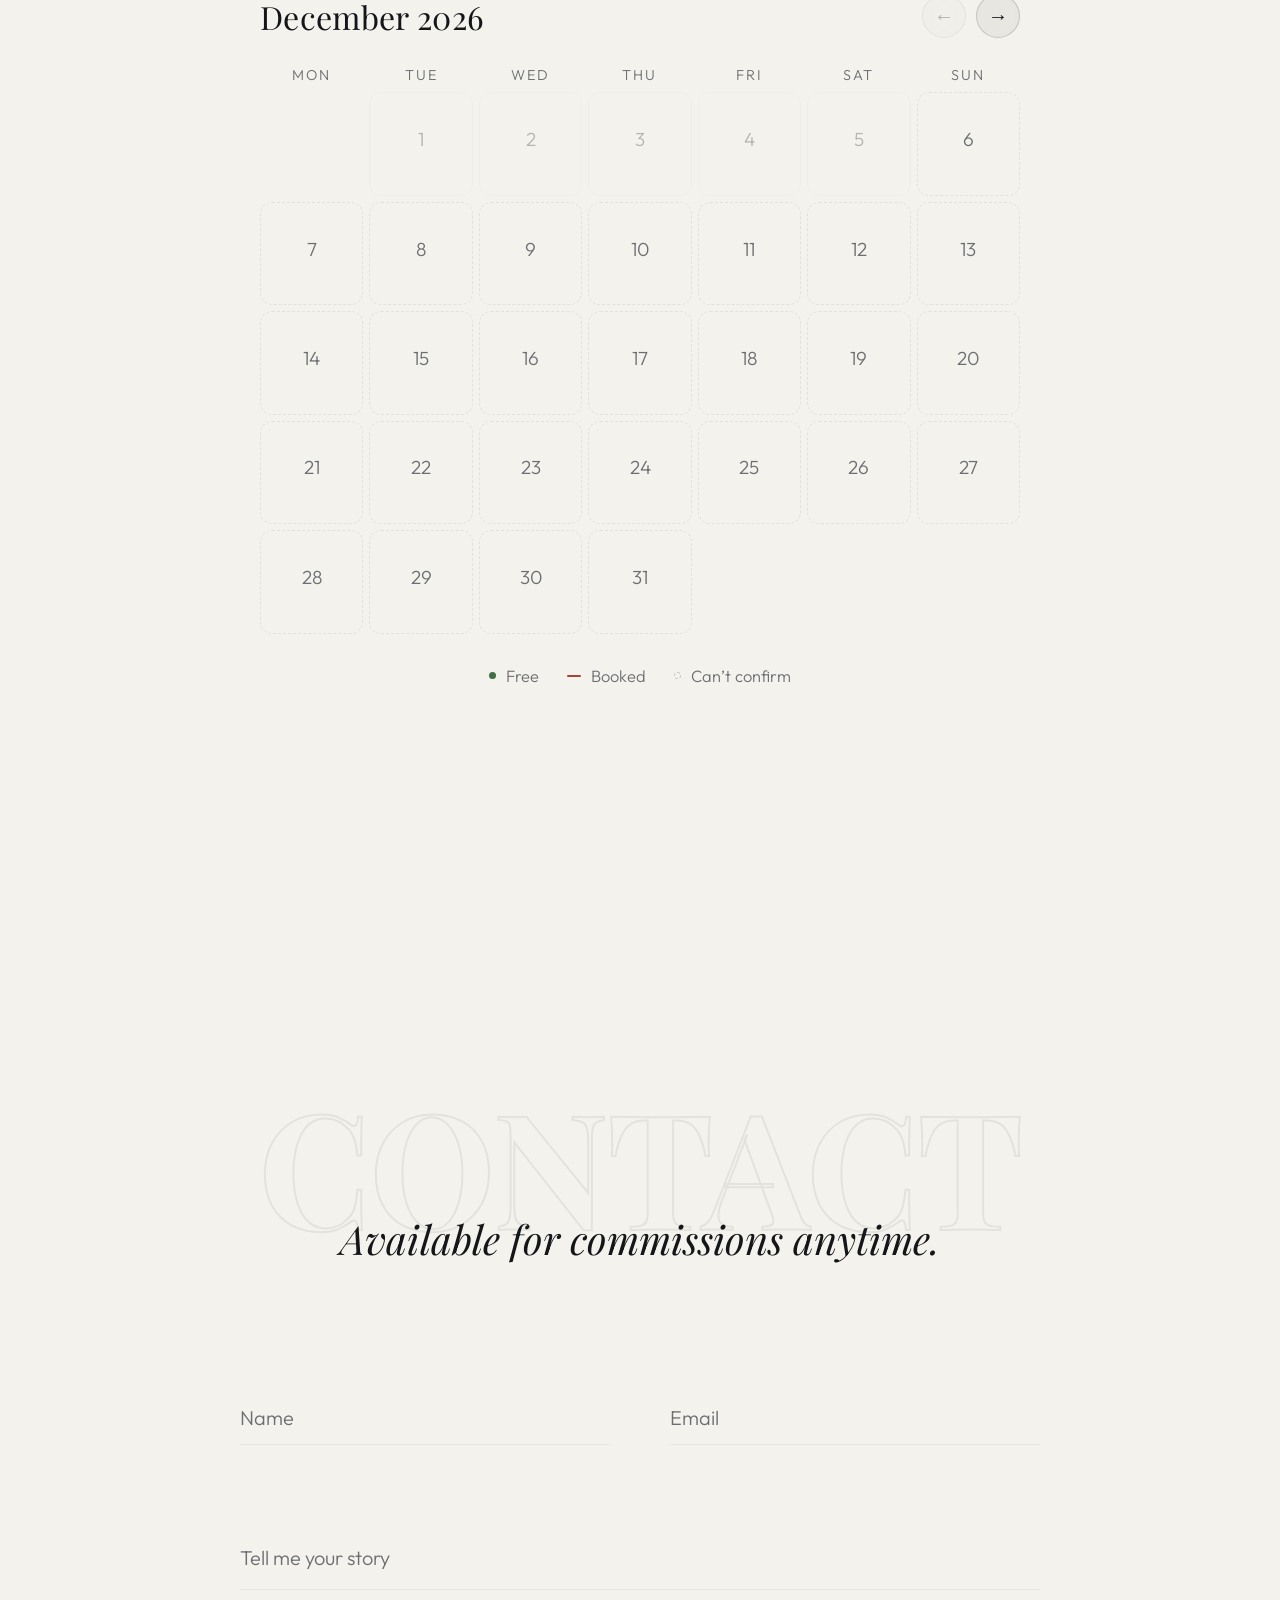
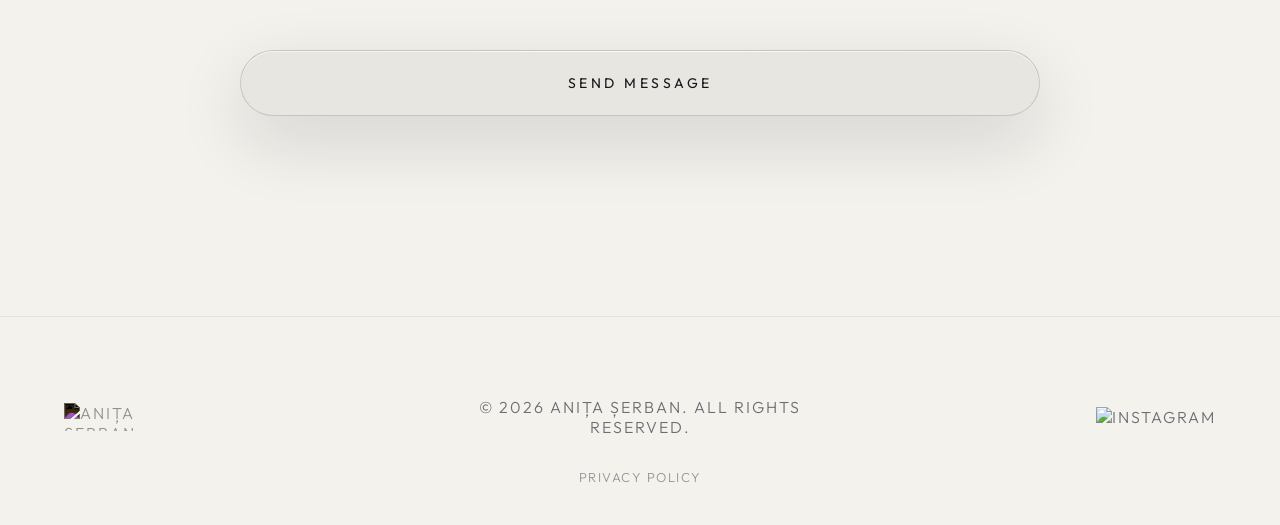
==== commit 90d8c3c4: "Video: nunta Vivi și Robert — nume EN, sitemap, i18n.js v=31 Co-Authored-By: Claude Opus 5.5 <norepl" ====
--- a/en/index.html
+++ b/en/index.html
@@ -8,9 +8,9 @@
     <meta http-equiv="Cache-Control" content="no-cache, no-store, must-revalidate">
     <meta http-equiv="Pragma" content="no-cache">
     <meta http-equiv="Expires" content="0">
-    <title>Event Photographer in Satu Mare — weddings, christenings, birthdays | Anița Șerban</title>
+    <title>Anița Șerban Photography | Event Photographer</title>
     <meta name="description"
-        content="Event photographer in Satu Mare, Romania — weddings, christenings, birthdays and concerts. Complete galleries, delivered fast, telling the story of your day.">
+        content="Photographing events and special moments — weddings, christenings, birthdays and concerts. Complete galleries, delivered fast, telling the story of your day.">
     <link rel="canonical" href="https://serban-photo.com/en/">
     <link rel="alternate" hreflang="ro" href="https://serban-photo.com/">
     <link rel="alternate" hreflang="en" href="https://serban-photo.com/en/">
@@ -53,21 +53,11 @@
                 "image": "https://serban-photo.com/assets/hero.webp",
                 "logo": "https://serban-photo.com/assets/logo.svg",
                 "url": "https://serban-photo.com/",
-                "description": "Fotograf de eveniment în Satu Mare, România — nunți, botezuri, majorate și concerte. Peste 70 de evenimente fotografiate, galerii complete livrate rapid.",
-                "areaServed": [
-                    {
-                        "@type": "City",
-                        "name": "Satu Mare"
-                    },
-                    {
-                        "@type": "AdministrativeArea",
-                        "name": "Județul Satu Mare"
-                    },
-                    {
-                        "@type": "Country",
-                        "name": "Romania"
-                    }
-                ],
+                "description": "Fotograf de eveniment în România — nunți, botezuri, majorate și concerte. Peste 70 de evenimente fotografiate, galerii complete livrate rapid.",
+                "areaServed": {
+                    "@type": "Country",
+                    "name": "Romania"
+                },
                 "knowsLanguage": [
                     "ro",
                     "en"
@@ -122,18 +112,18 @@
 
     <meta property="og:type" content="website">
     <meta property="og:site_name" content="Anița Șerban Photography">
-    <meta property="og:title" content="Event Photographer in Satu Mare — weddings, christenings, birthdays | Anița Șerban">
+    <meta property="og:title" content="Anița Șerban Photography | Event Photographer">
     <meta property="og:description"
-        content="Fotograf de evenimente în Satu Mare — nunți, botezuri, majorate și concerte. Galerii complete, livrate rapid, care spun povestea zilei tale.">
+        content="Fotograf de evenimente și momente speciale — nunți, botezuri, majorate și concerte. Galerii complete, livrate rapid, care spun povestea zilei tale.">
     <meta property="og:url" content="https://serban-photo.com/en/">
     <meta property="og:locale" content="en">
     <meta property="og:image" content="https://serban-photo.com/assets/hero.webp">
     <meta property="og:image:alt" content="Anița Șerban Photography">
 
     <meta name="twitter:card" content="summary_large_image">
-    <meta name="twitter:title" content="Event Photographer in Satu Mare — weddings, christenings, birthdays | Anița Șerban">
+    <meta name="twitter:title" content="Anița Șerban Photography | Event Photographer">
     <meta name="twitter:description"
-        content="Fotograf de evenimente în Satu Mare — nunți, botezuri, majorate și concerte. Galerii complete, livrate rapid, care spun povestea zilei tale.">
+        content="Fotograf de evenimente și momente speciale — nunți, botezuri, majorate și concerte. Galerii complete, livrate rapid, care spun povestea zilei tale.">
     <meta name="twitter:image" content="https://serban-photo.com/assets/hero.webp">
 
     <!-- Tema se aplica INAINTE de randare, ca sa nu apara un flash de culoare gresita -->
@@ -249,7 +239,7 @@
         </div>
         <div class="hero-scrim"></div>
 
-        <h1 class="landing-eyebrow rise-in" data-i18n="landing.eyebrow">Anița Șerban — Event Photography · Satu Mare</h1>
+        <h1 class="landing-eyebrow rise-in" data-i18n="landing.eyebrow">Anița Șerban — Event Photography · Romania</h1>
         <h2 class="landing-headline rise-in d1" data-i18n="landing.headline">Emotion, caught in time.</h2>
         <p class="landing-bio rise-in d2" data-i18n="landing.bio">I'm not after perfectly arranged smiles — I go for the emotion, the atmosphere, and the details you'll remember for years.</p>
         <div class="landing-cta-row rise-in d3">
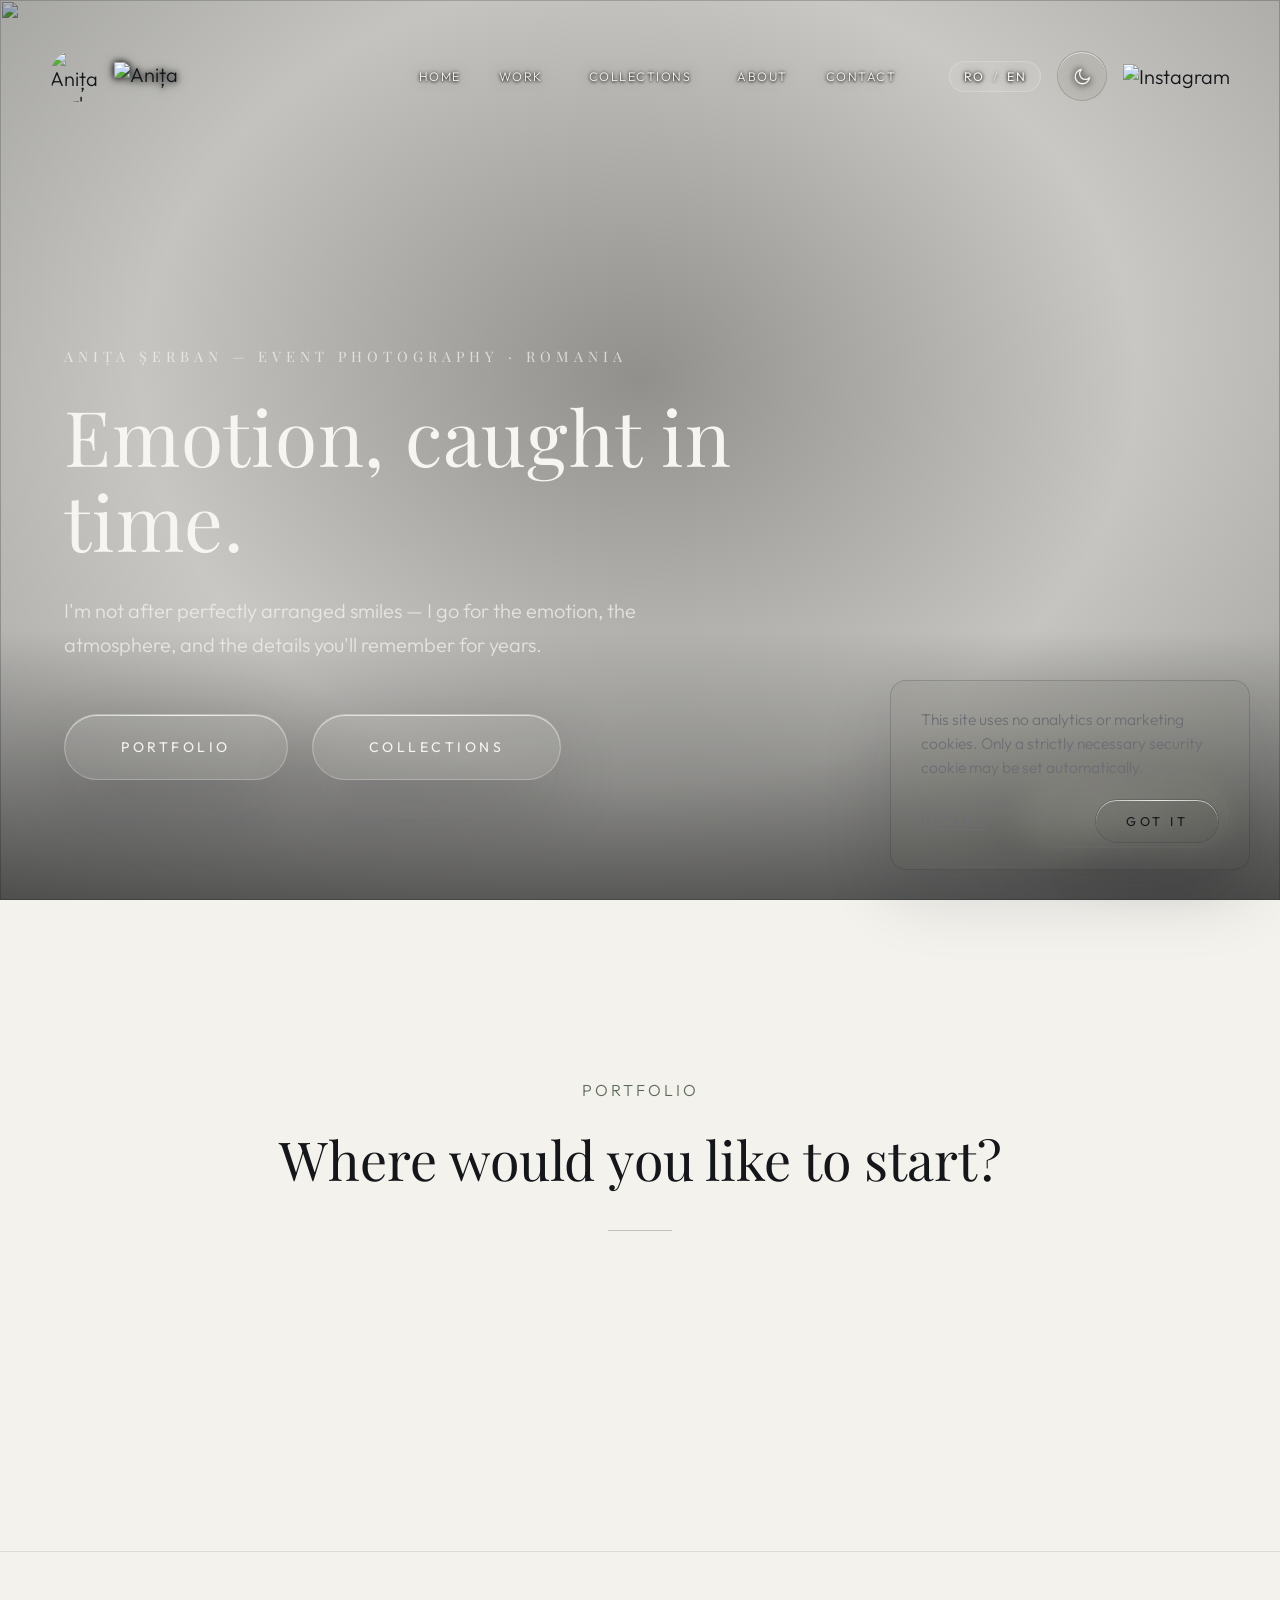
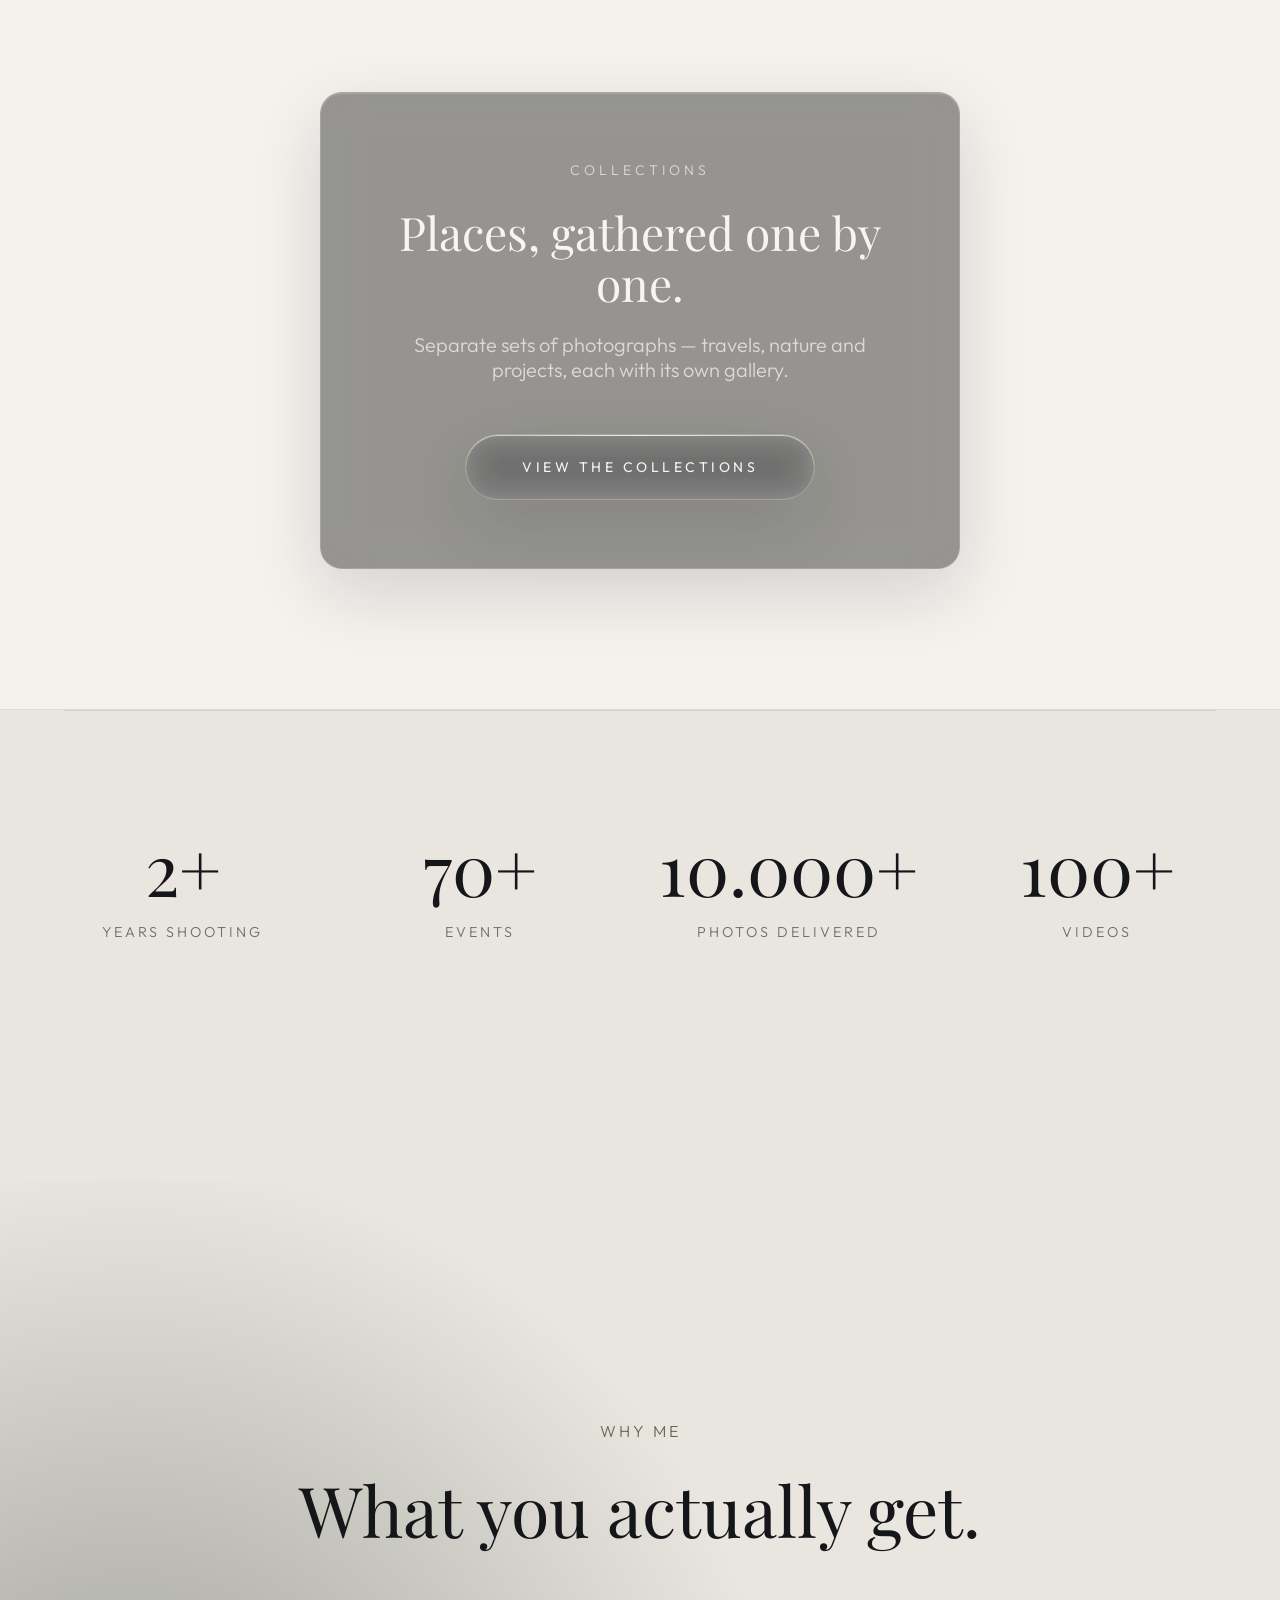
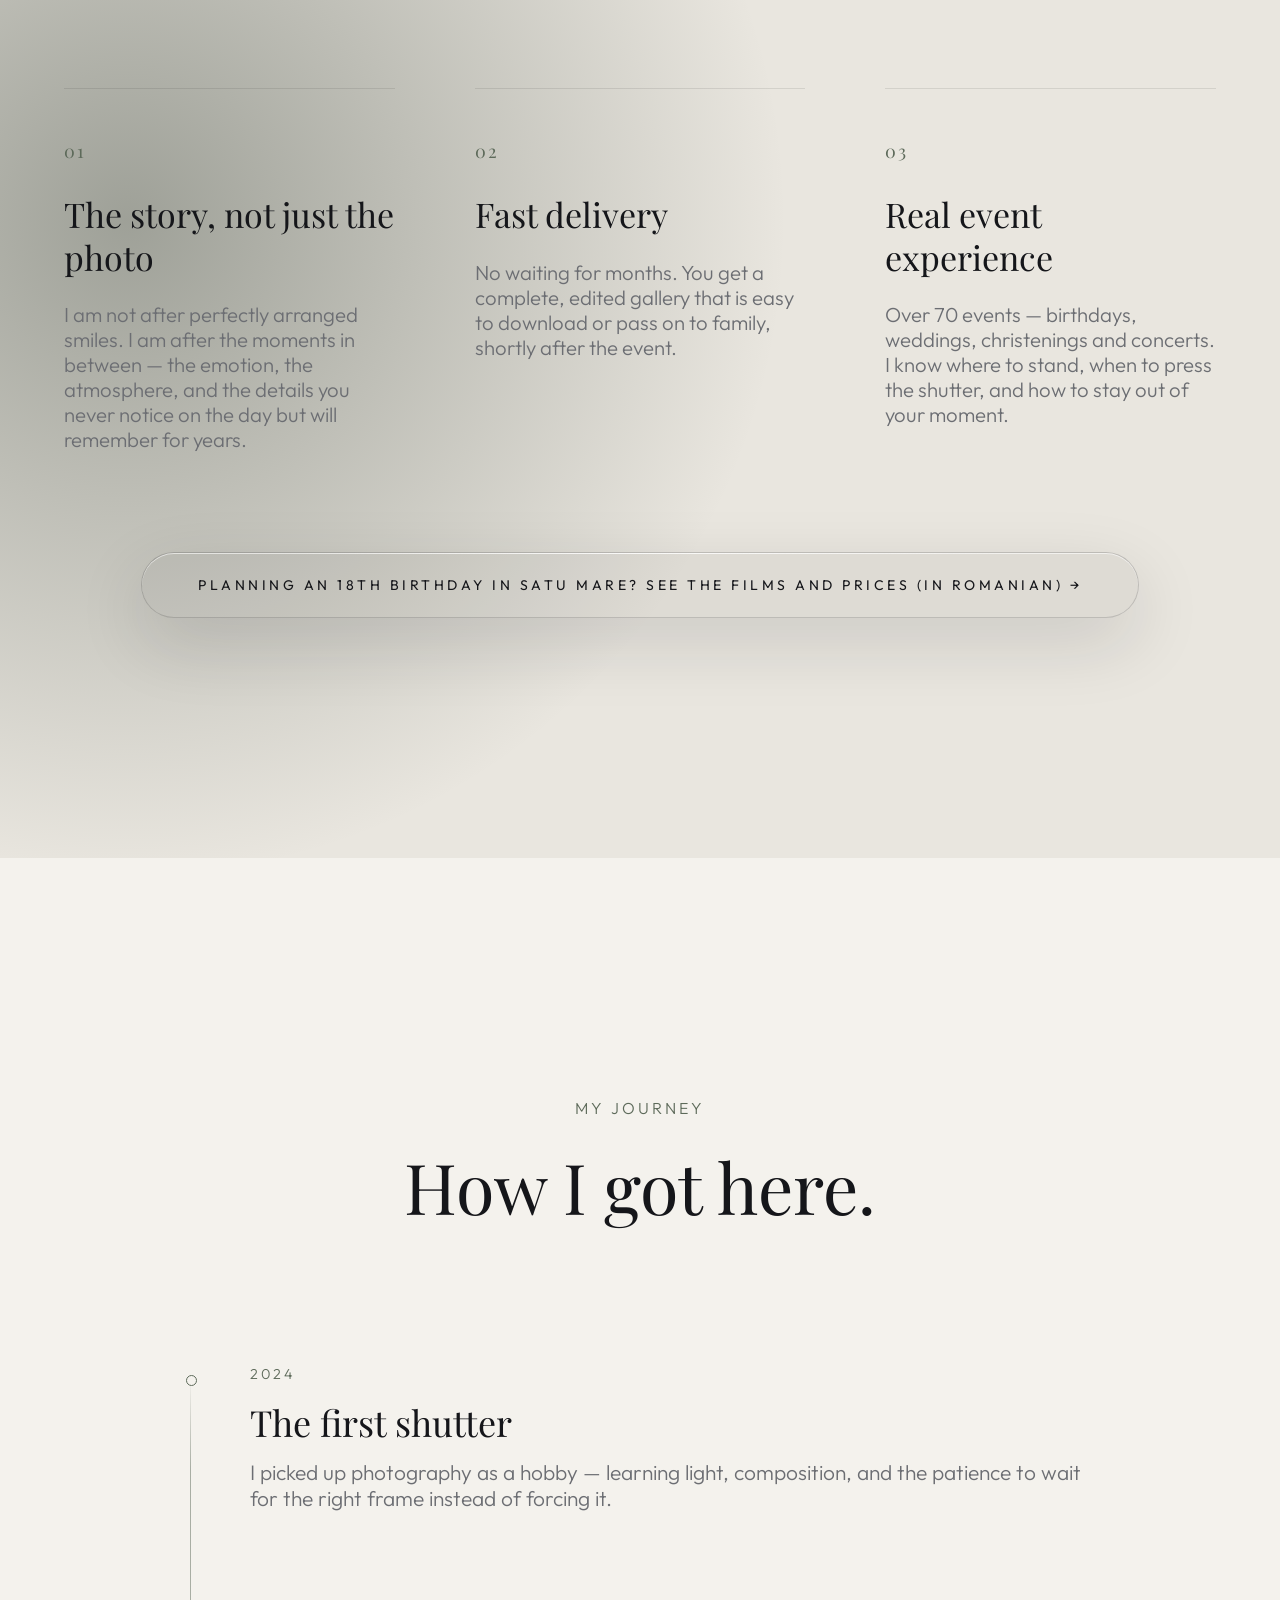
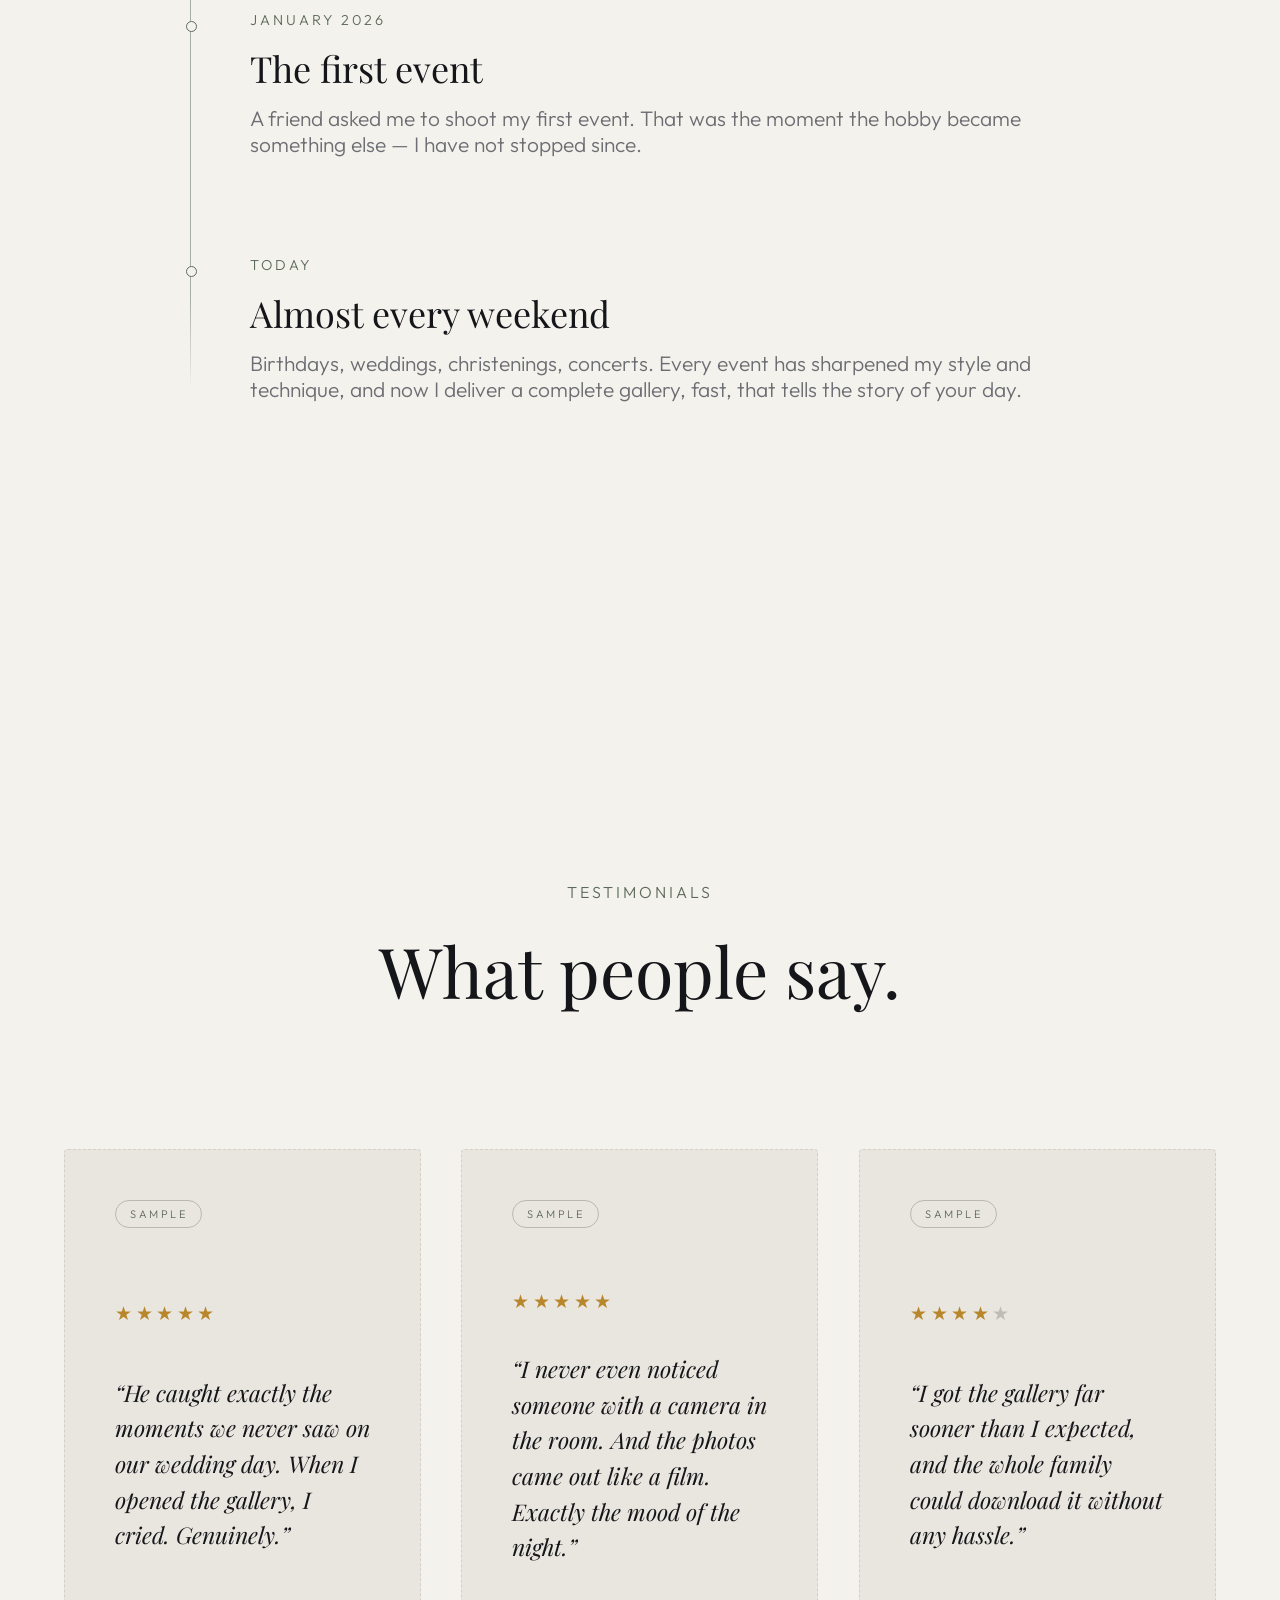
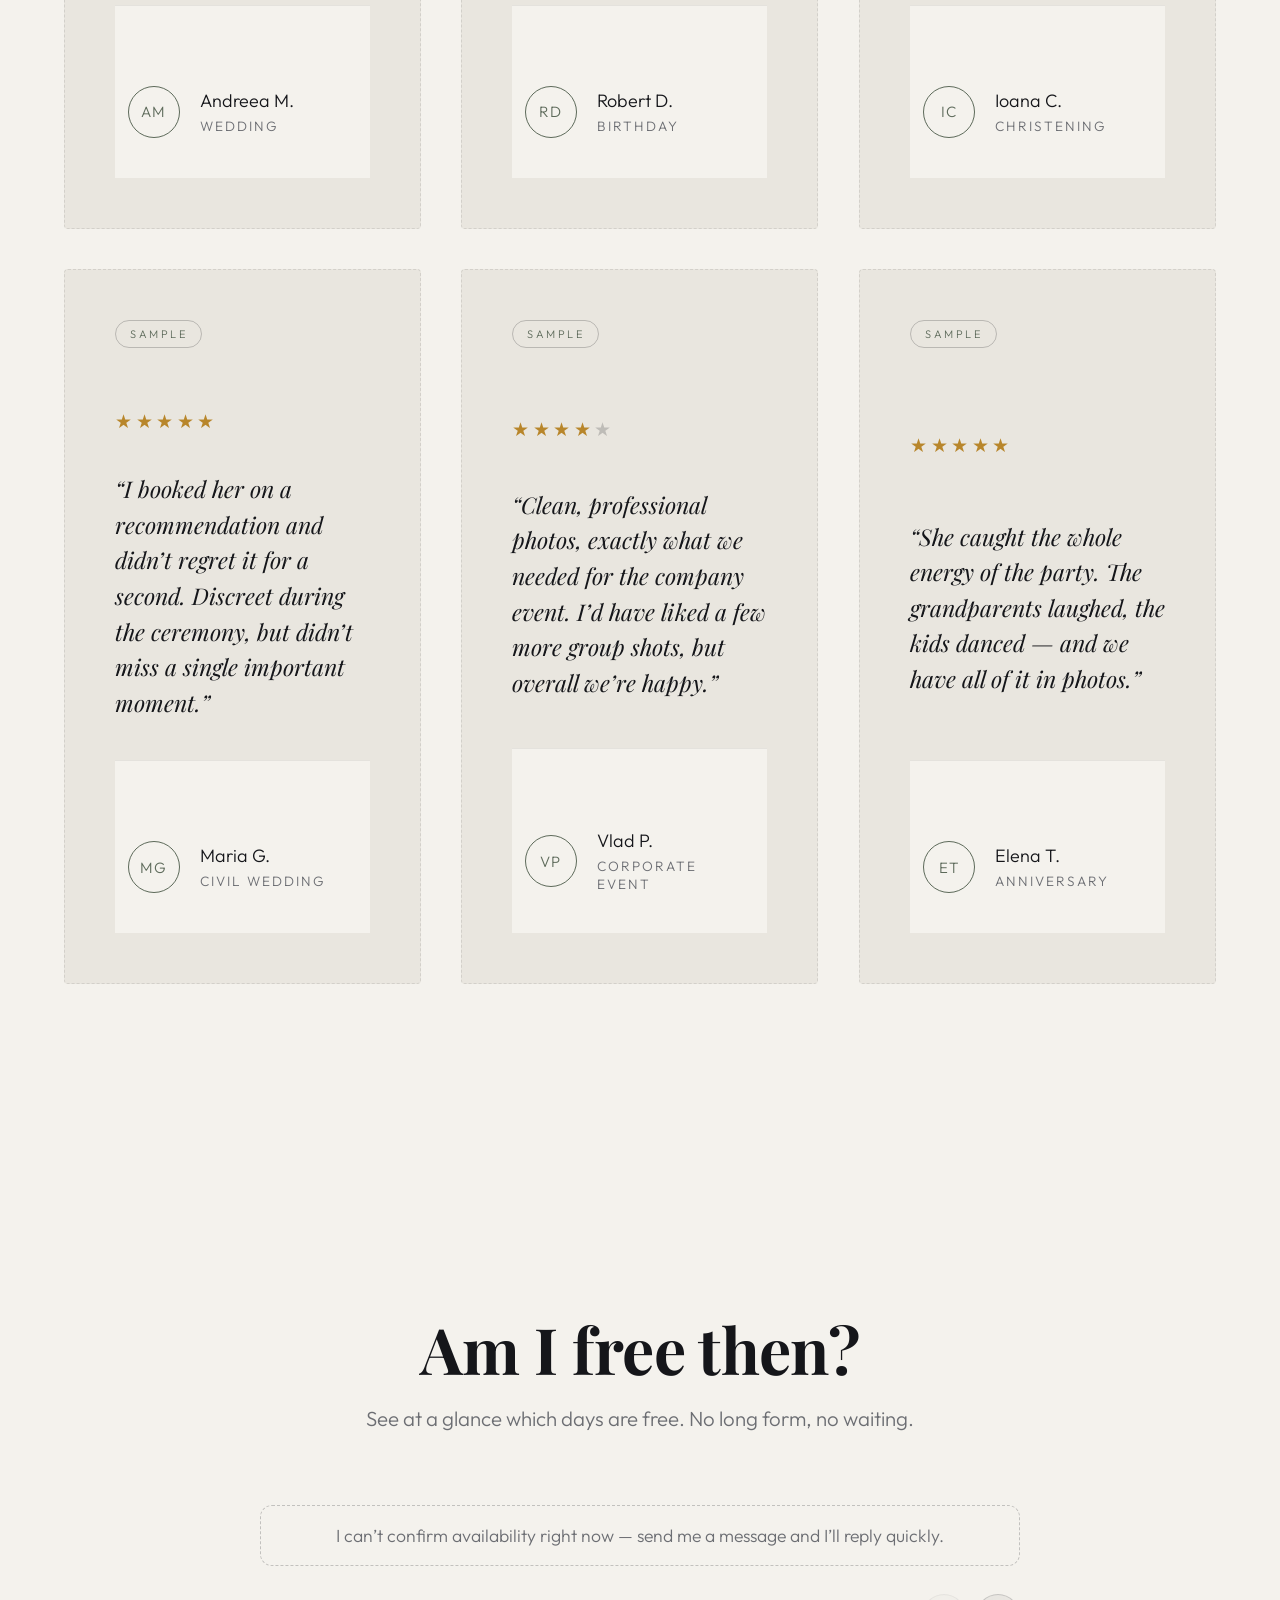
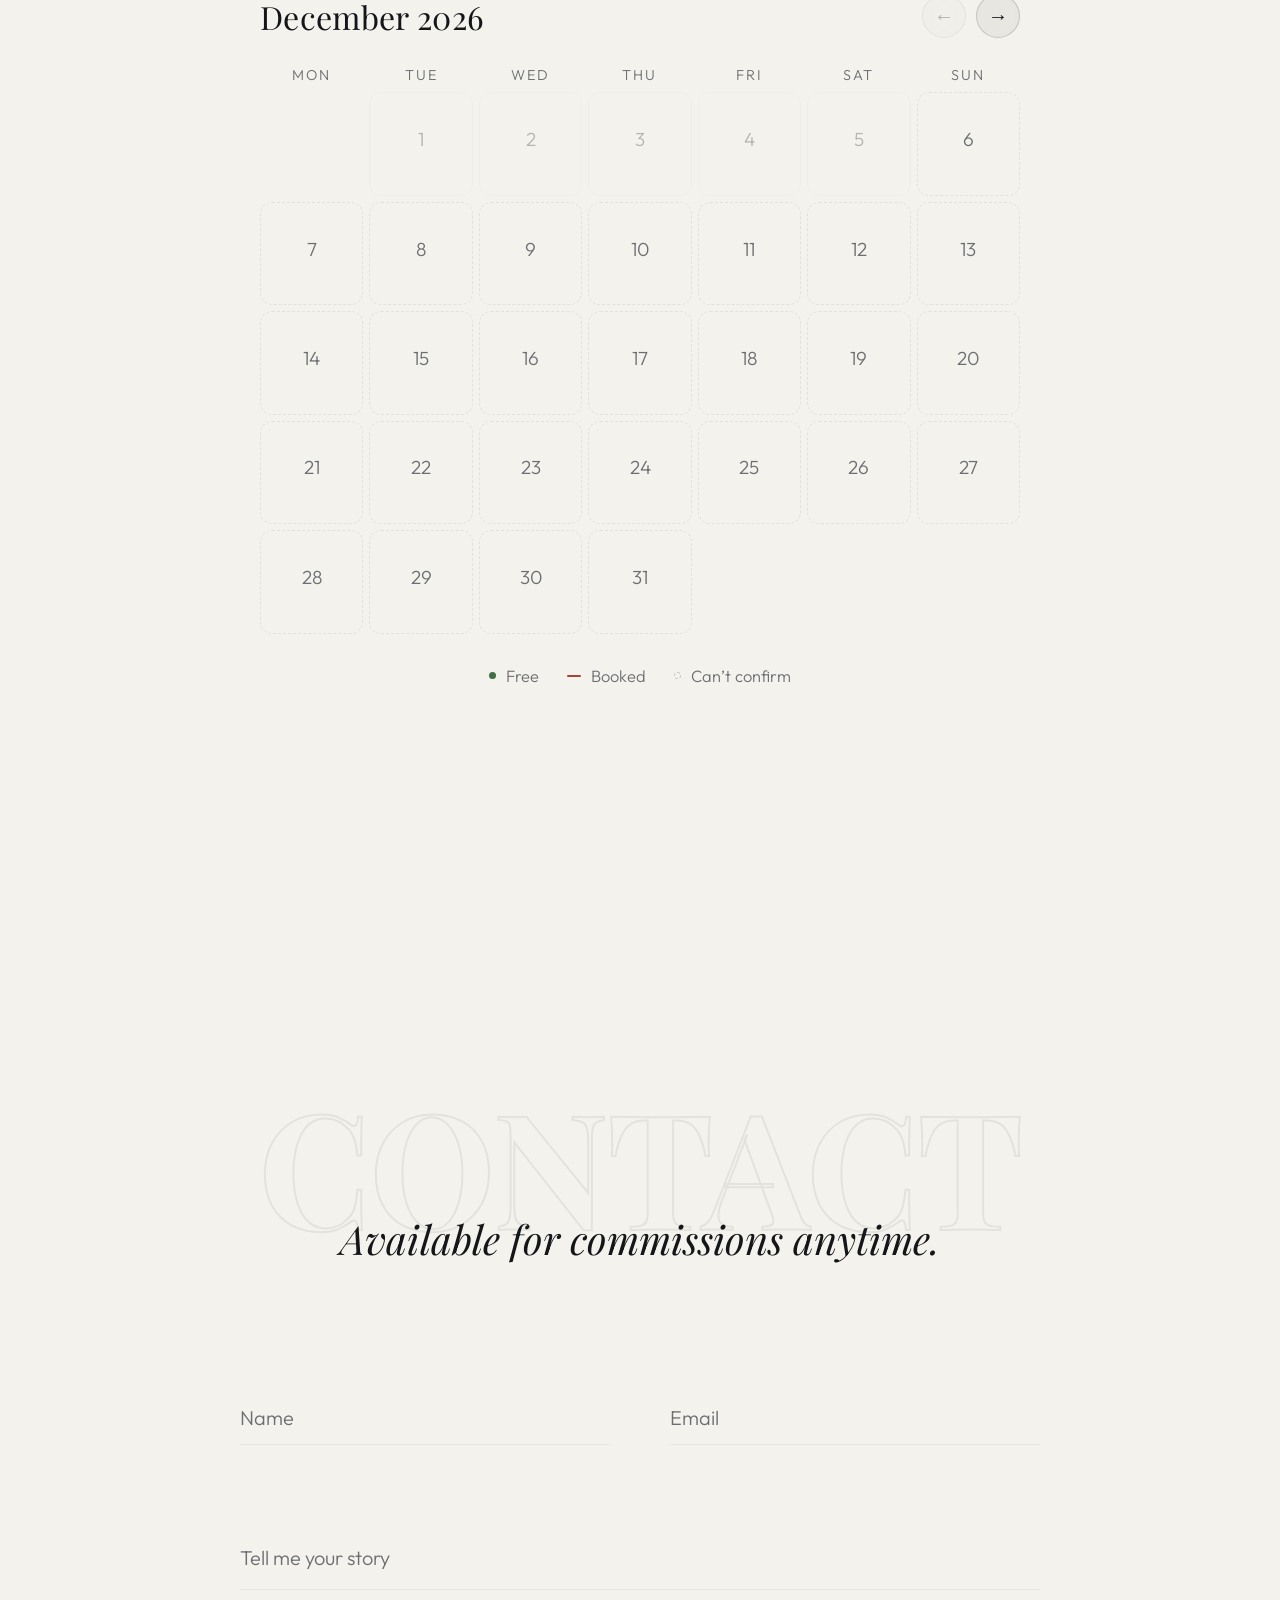
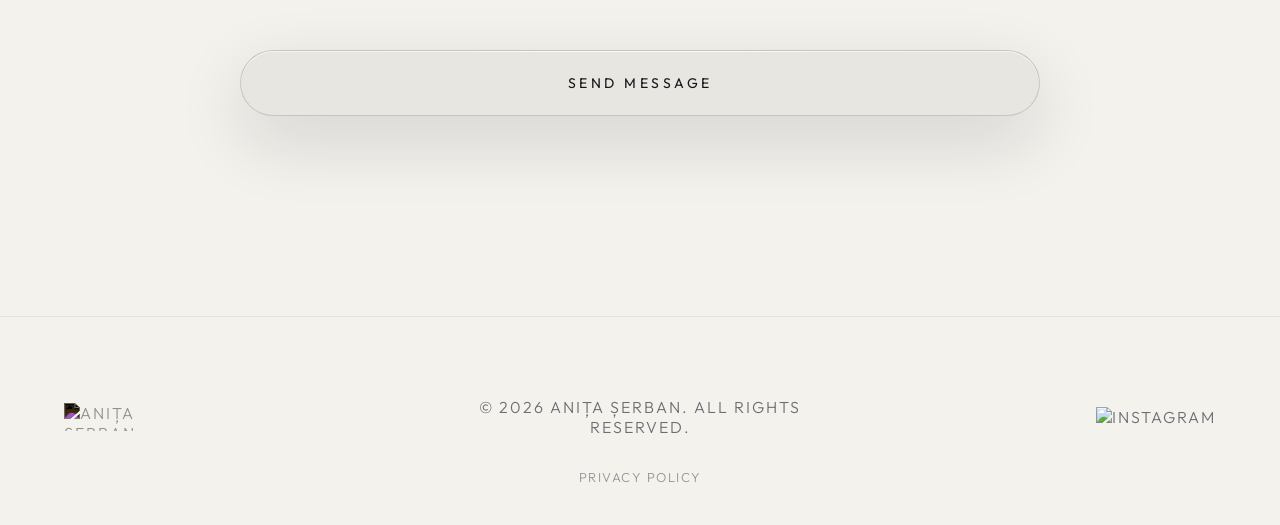
==== commit 360e2b69: "Galerii: pozele se aseaza pe randuri, nu pe coloane CSS columns umplea intai toata coloana 1, deci o" ====
--- a/en/index.html
+++ b/en/index.html
@@ -140,7 +140,7 @@
         })();
     </script>
 
-    <link rel="stylesheet" href="/styles.css?v=82">
+    <link rel="stylesheet" href="/styles.css?v=83">
     <link rel="stylesheet" href="/availability.css?v=8">
     <link rel="preconnect" href="https://fonts.googleapis.com">
     <link rel="preconnect" href="https://fonts.gstatic.com" crossorigin>
@@ -556,7 +556,7 @@
 
     <script src="/i18n.js?v=31" defer></script>
     <script src="/availability.js?v=7" defer></script>
-    <script src="/script.js?v=56" defer></script>
+    <script src="/script.js?v=57" defer></script>
 </body>
 
 </html>
--- a/styles.css
+++ b/styles.css
@@ -628,14 +628,19 @@
 }
 
 .gallery-grid {
-    /* Implicit: latime fixa pe coloana (320px), browserul decide cate incap.
-       Cu putine poze, --gallery-cols e setat din JS la un numar EXPLICIT de
-       coloane — spre deosebire de o latime-hint, un numar explicit ocupa
-       mereu toata latimea containerului, deci nu mai ramane gol in dreapta. */
-    columns: var(--gallery-cols, 320px);
-    column-gap: 6px;
+    /* Coloanele sunt construite in JS (applyGalleryCols in script.js), care
+       pune pozele pe RANDURI: a doua poza din lista sta langa prima, nu sub
+       ea. Numarul de coloane il decide tot JS-ul, dupa latimea reala. */
+    display: flex;
+    align-items: flex-start;
+    gap: 6px;
     width: 100%;
     margin: 0;
+}
+
+.gallery-col {
+    flex: 1 1 0;
+    min-width: 0;
 }
 
 .gallery-item {
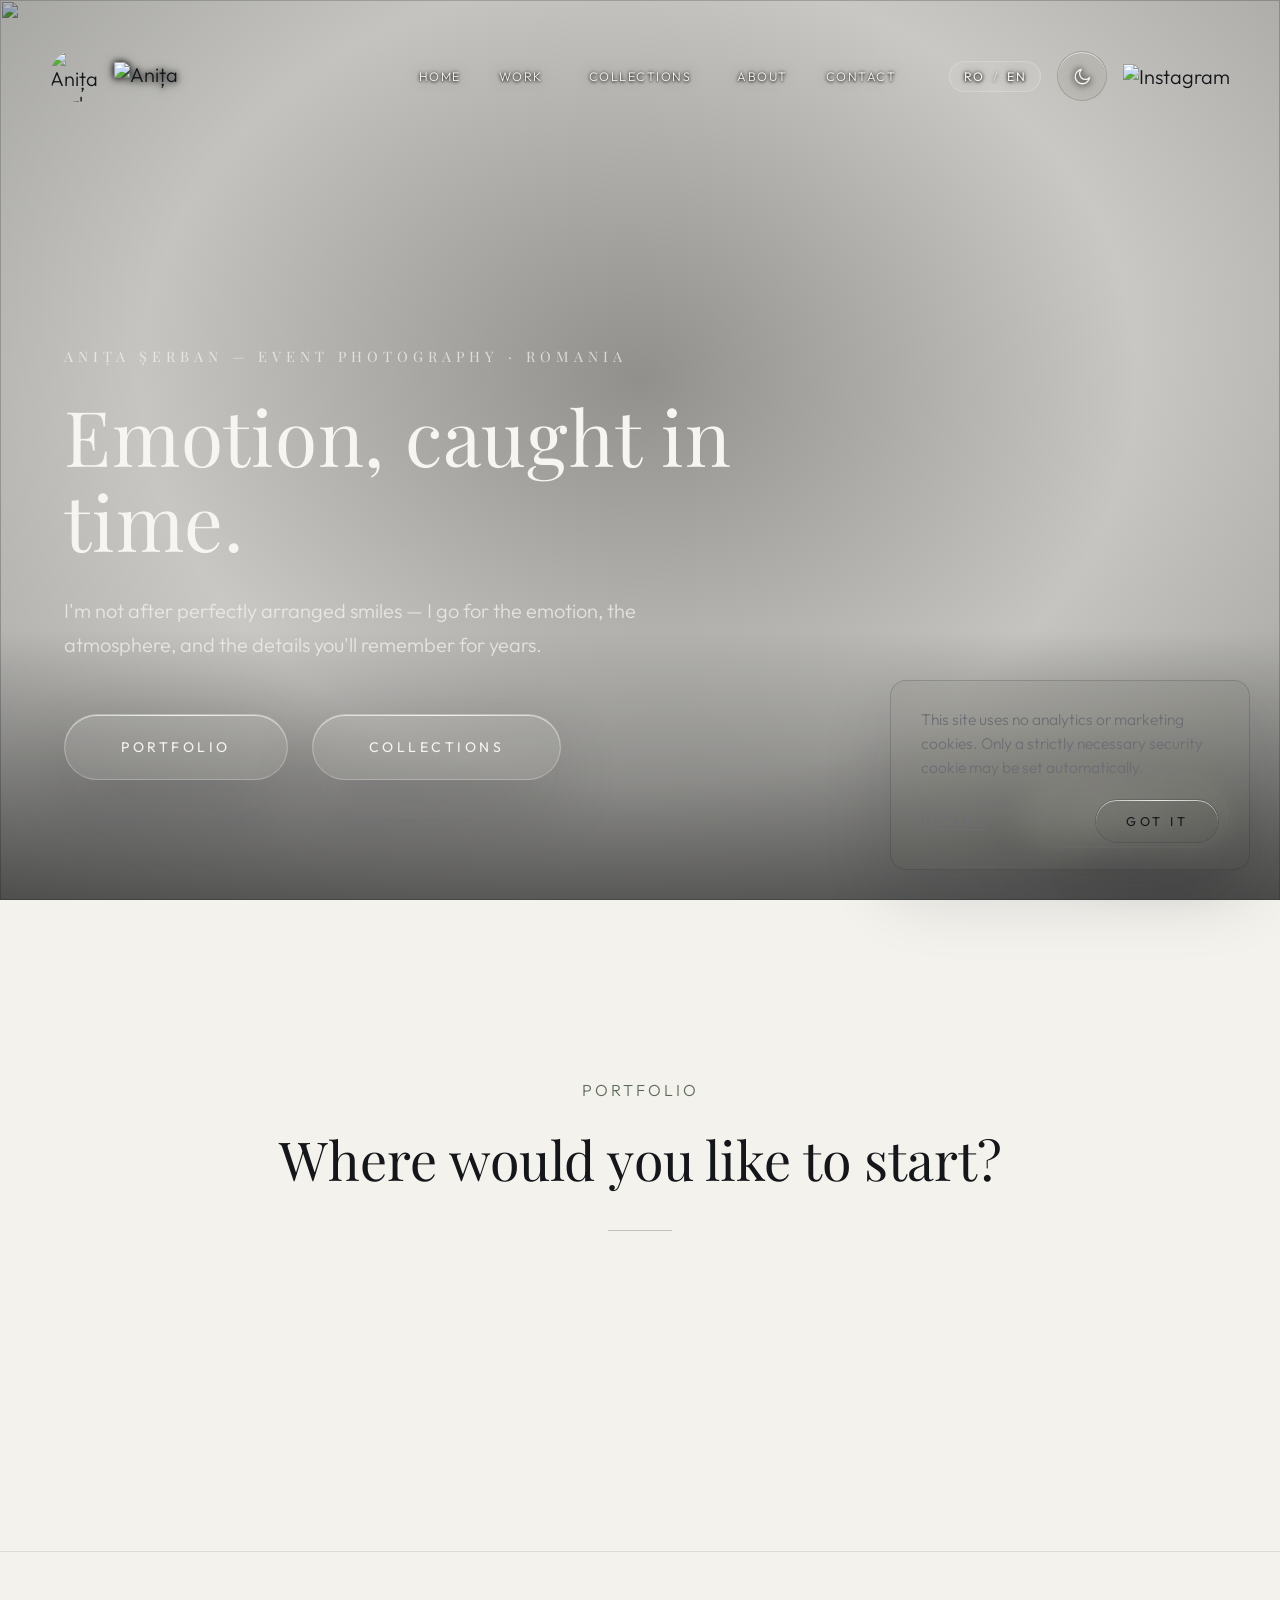
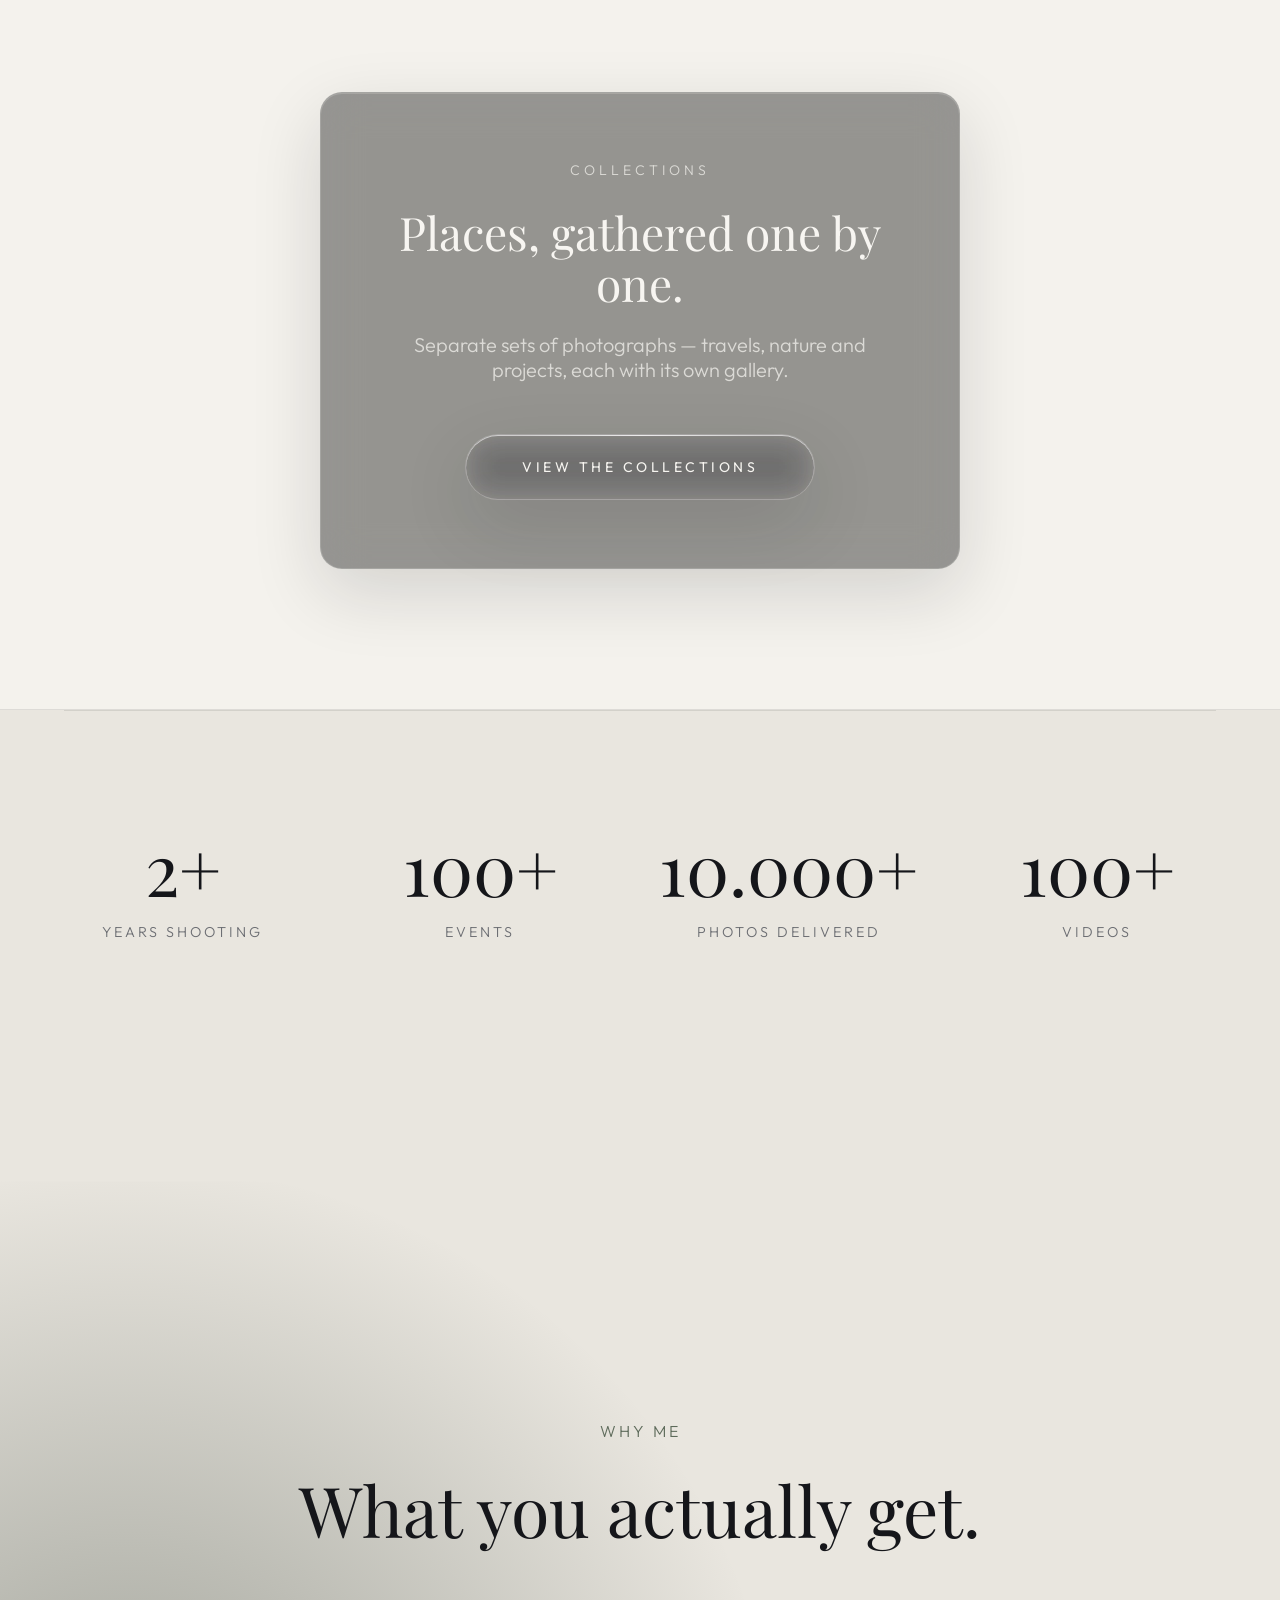
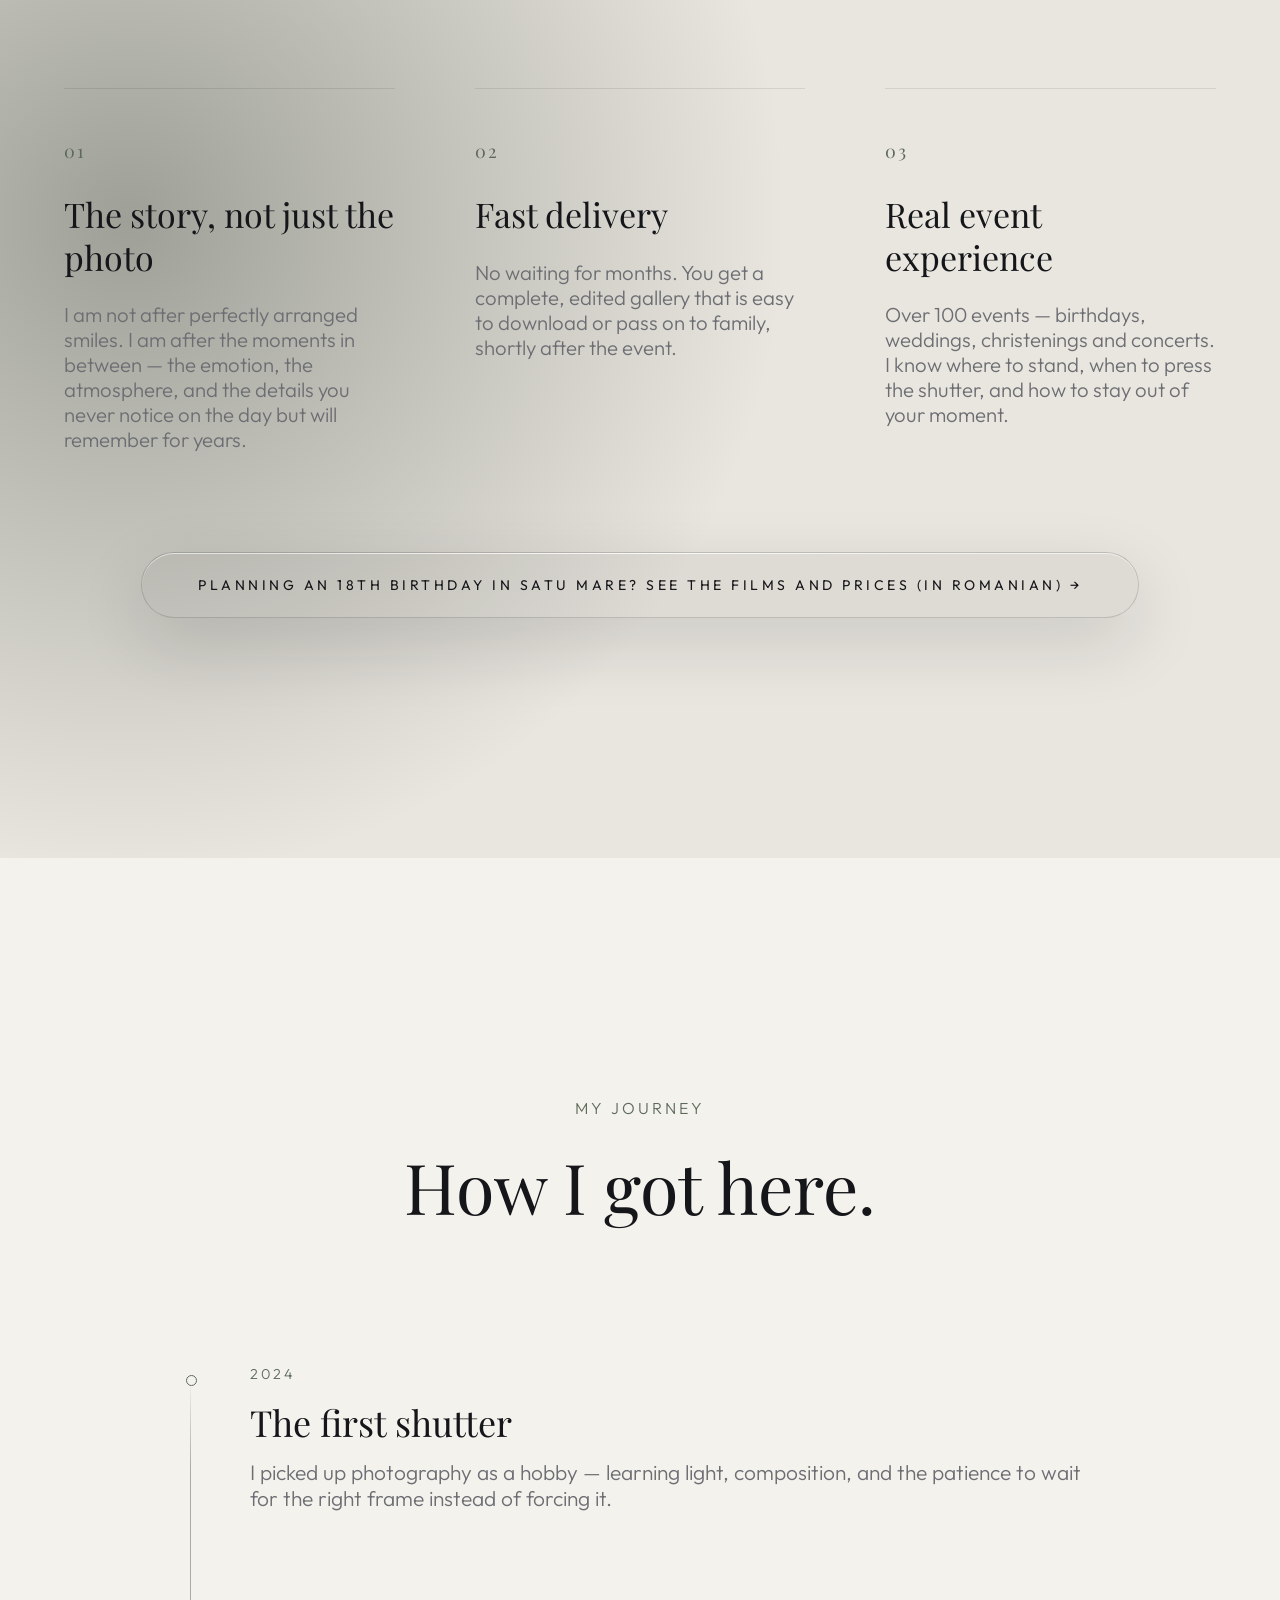
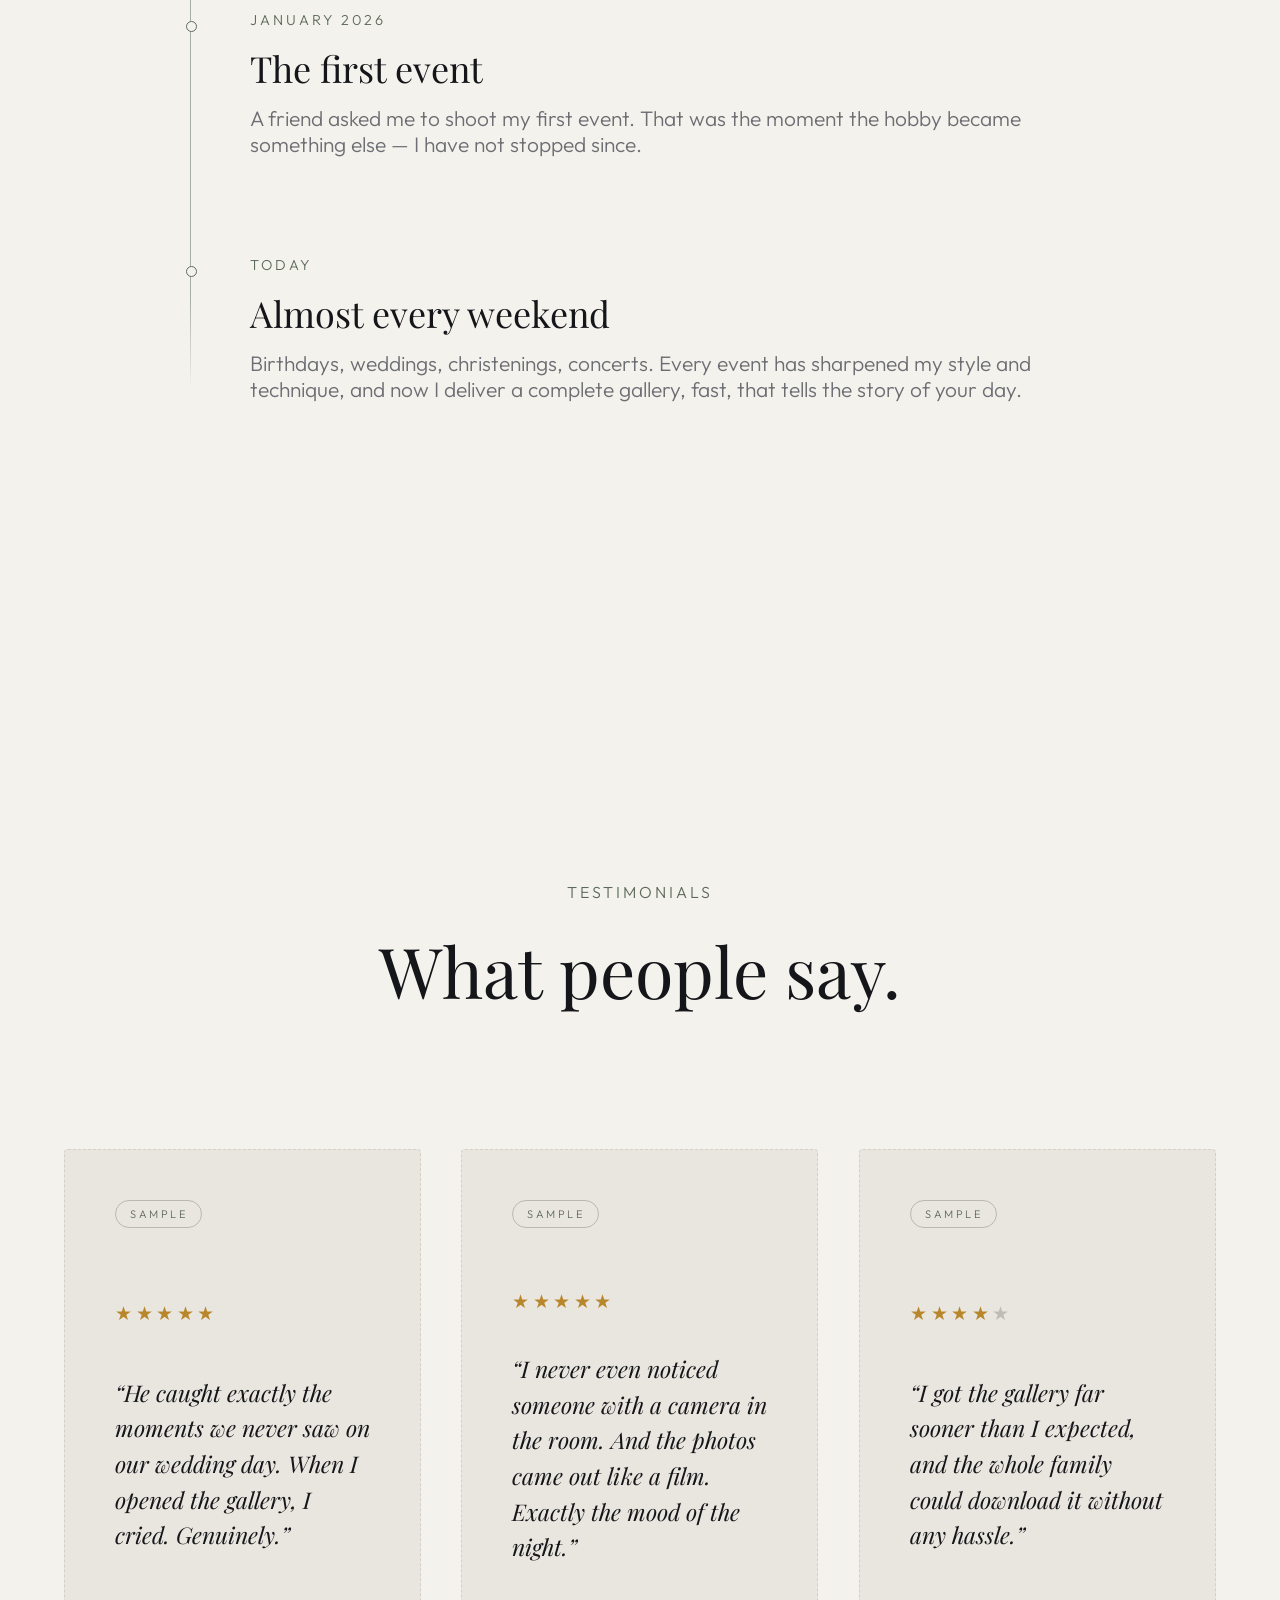
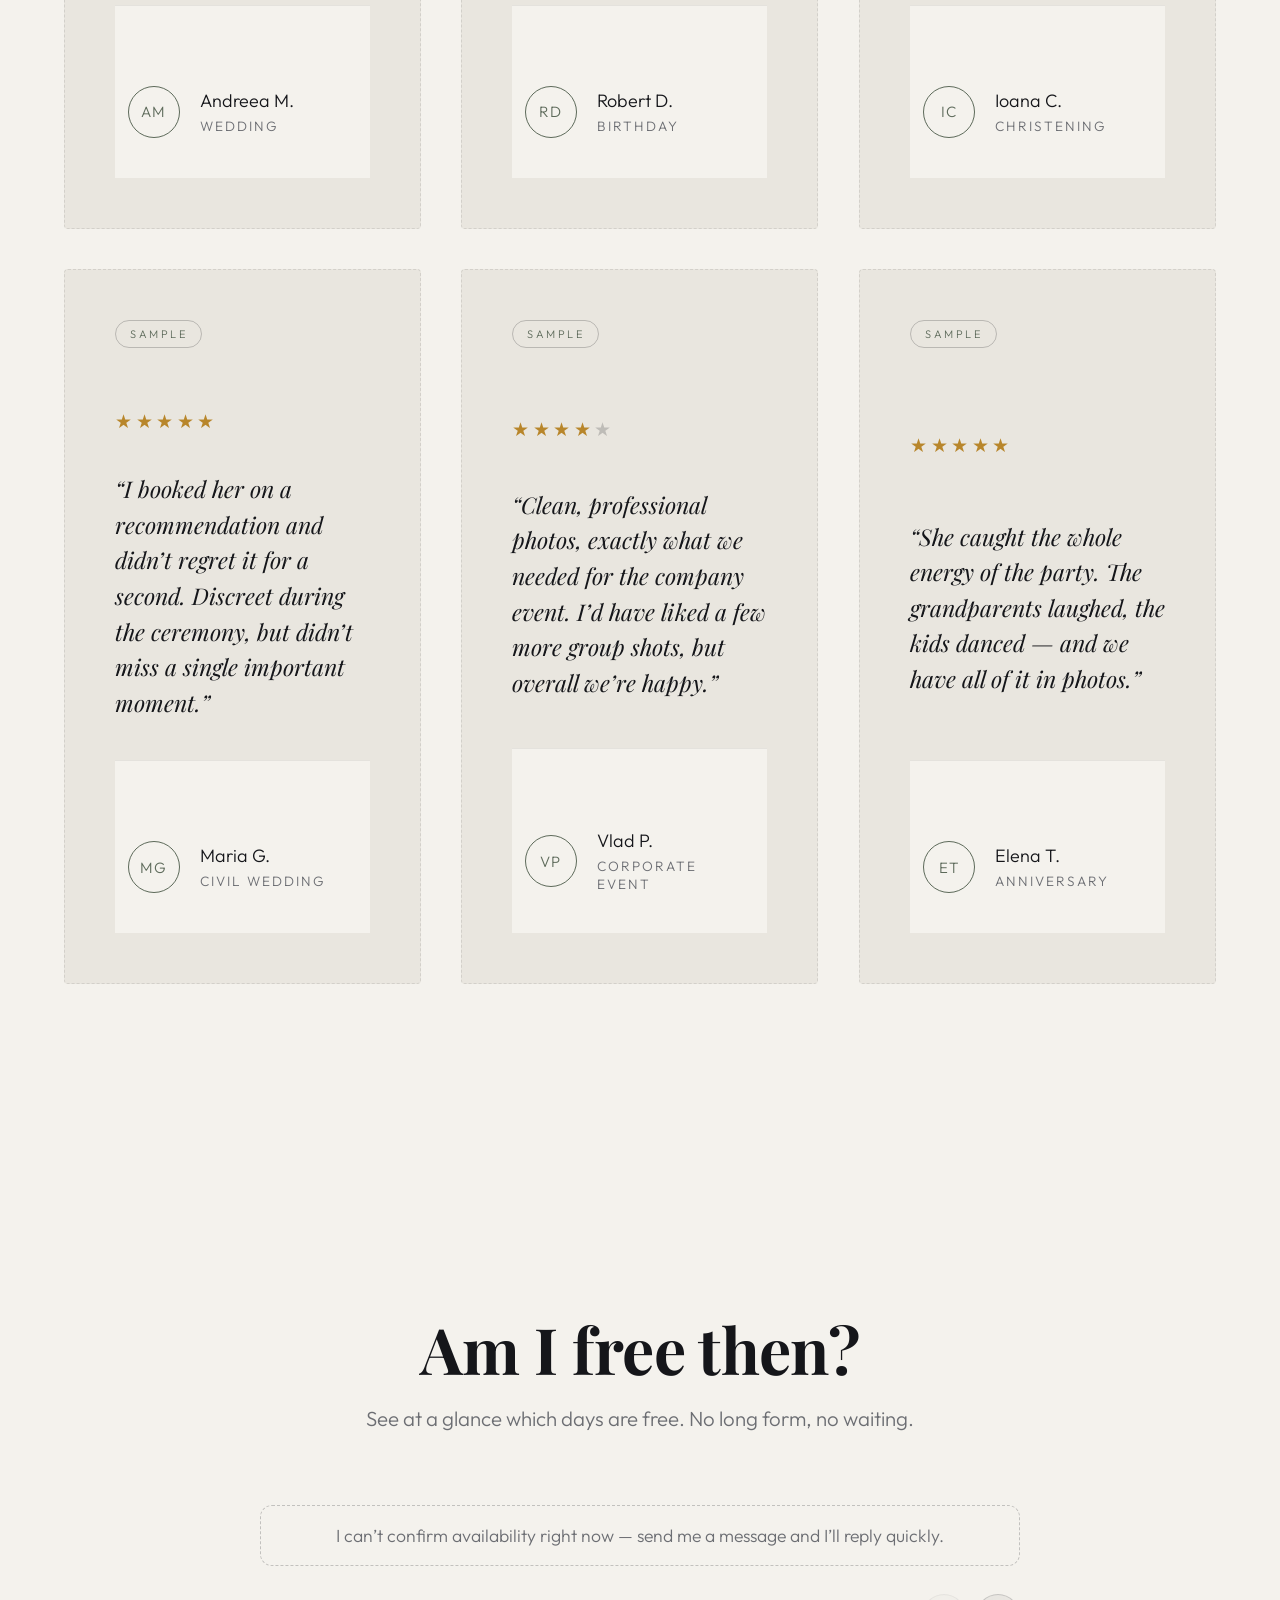
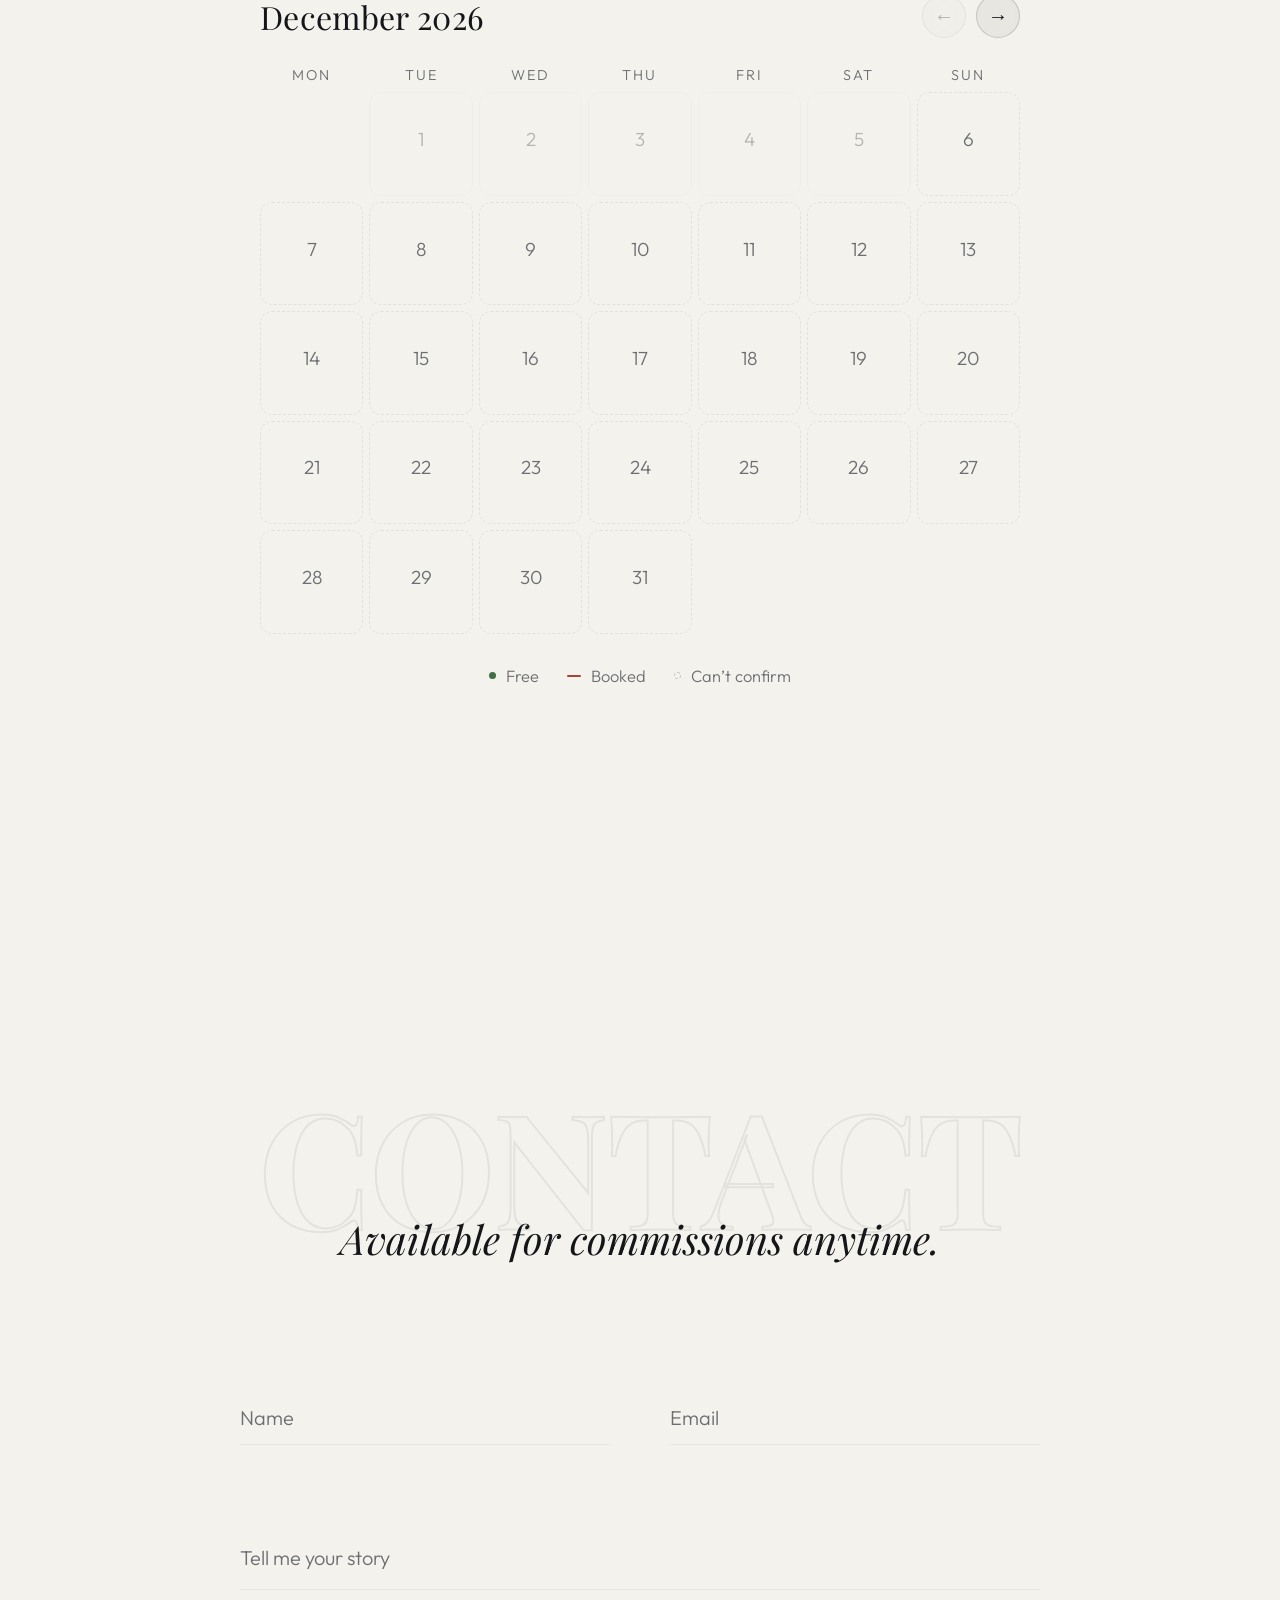
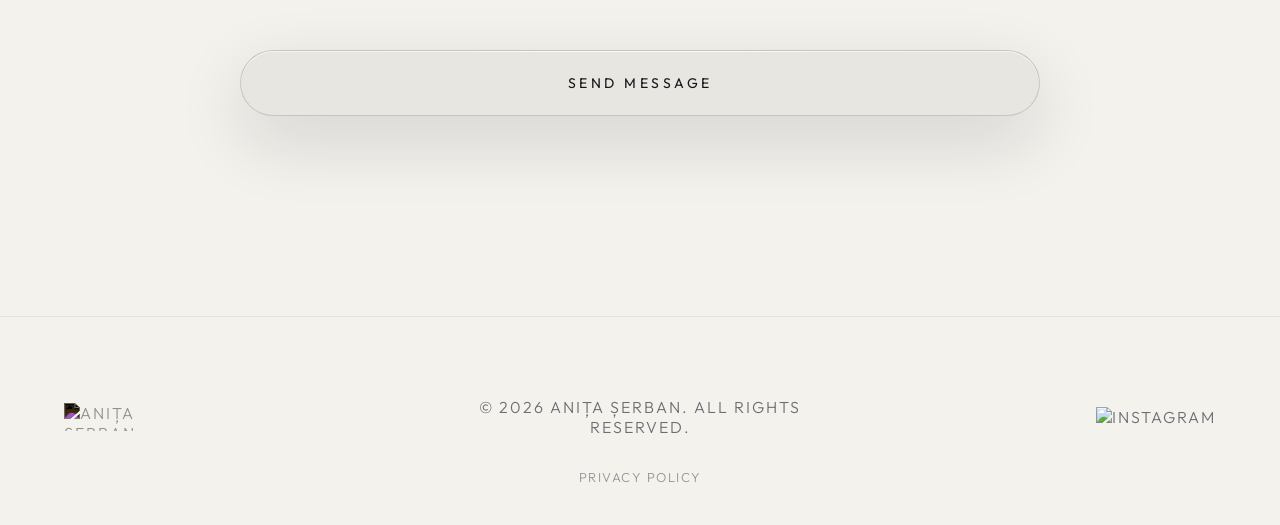
==== commit 98ff118b: "Cifre: 100+ evenimente in loc de 70+ — i18n.js v=32 Contorul, cardul "De ce eu" (RO + EN) si descrie" ====
--- a/en/index.html
+++ b/en/index.html
@@ -53,7 +53,7 @@
                 "image": "https://serban-photo.com/assets/hero.webp",
                 "logo": "https://serban-photo.com/assets/logo.svg",
                 "url": "https://serban-photo.com/",
-                "description": "Fotograf de eveniment în România — nunți, botezuri, majorate și concerte. Peste 70 de evenimente fotografiate, galerii complete livrate rapid.",
+                "description": "Fotograf de eveniment în România — nunți, botezuri, majorate și concerte. Peste 100 de evenimente fotografiate, galerii complete livrate rapid.",
                 "areaServed": {
                     "@type": "Country",
                     "name": "Romania"
@@ -294,7 +294,7 @@
                     <div class="stat-label" data-i18n="stats.years">Years shooting</div>
                 </div>
                 <div class="stat-item fade-in delay-1">
-                    <div class="stat-number" data-count="70" data-suffix="+">0</div>
+                    <div class="stat-number" data-count="100" data-suffix="+">0</div>
                     <div class="stat-label" data-i18n="stats.events">Events</div>
                 </div>
                 <div class="stat-item fade-in delay-2">
@@ -329,7 +329,7 @@
                     <div class="why-card fade-in delay-2">
                         <div class="why-index">03</div>
                         <h3 data-i18n="why.3.head">Real event experience</h3>
-                        <p data-i18n="why.3.body">Over 70 events — birthdays, weddings, christenings and concerts. I know where to stand, when to press the shutter, and how to stay out of your moment.</p>
+                        <p data-i18n="why.3.body">Over 100 events — birthdays, weddings, christenings and concerts. I know where to stand, when to press the shutter, and how to stay out of your moment.</p>
                     </div>
                 </div>
                 <!-- Link spre pagina de majorate (2026-09-27) — pagina e doar in romana,
@@ -554,7 +554,7 @@
         </div>
     </div>
 
-    <script src="/i18n.js?v=31" defer></script>
+    <script src="/i18n.js?v=32" defer></script>
     <script src="/availability.js?v=7" defer></script>
     <script src="/script.js?v=57" defer></script>
 </body>
